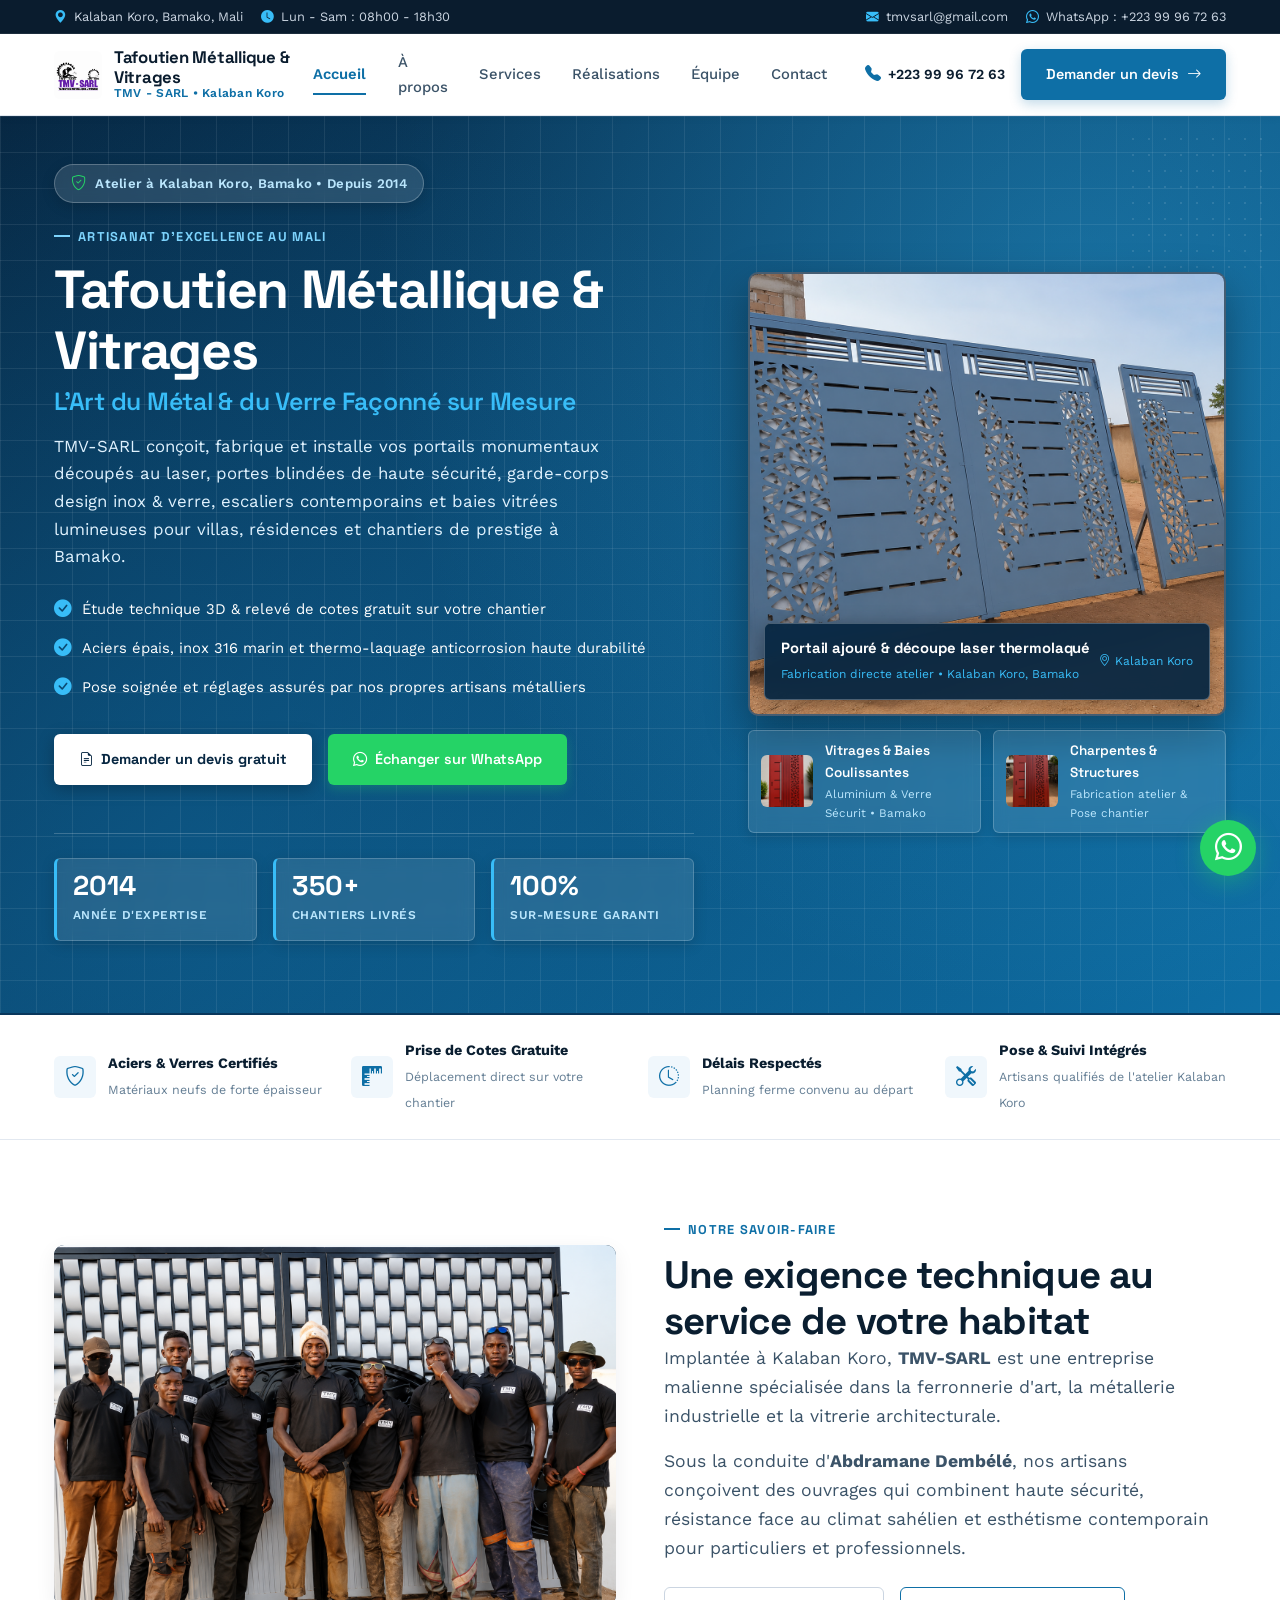
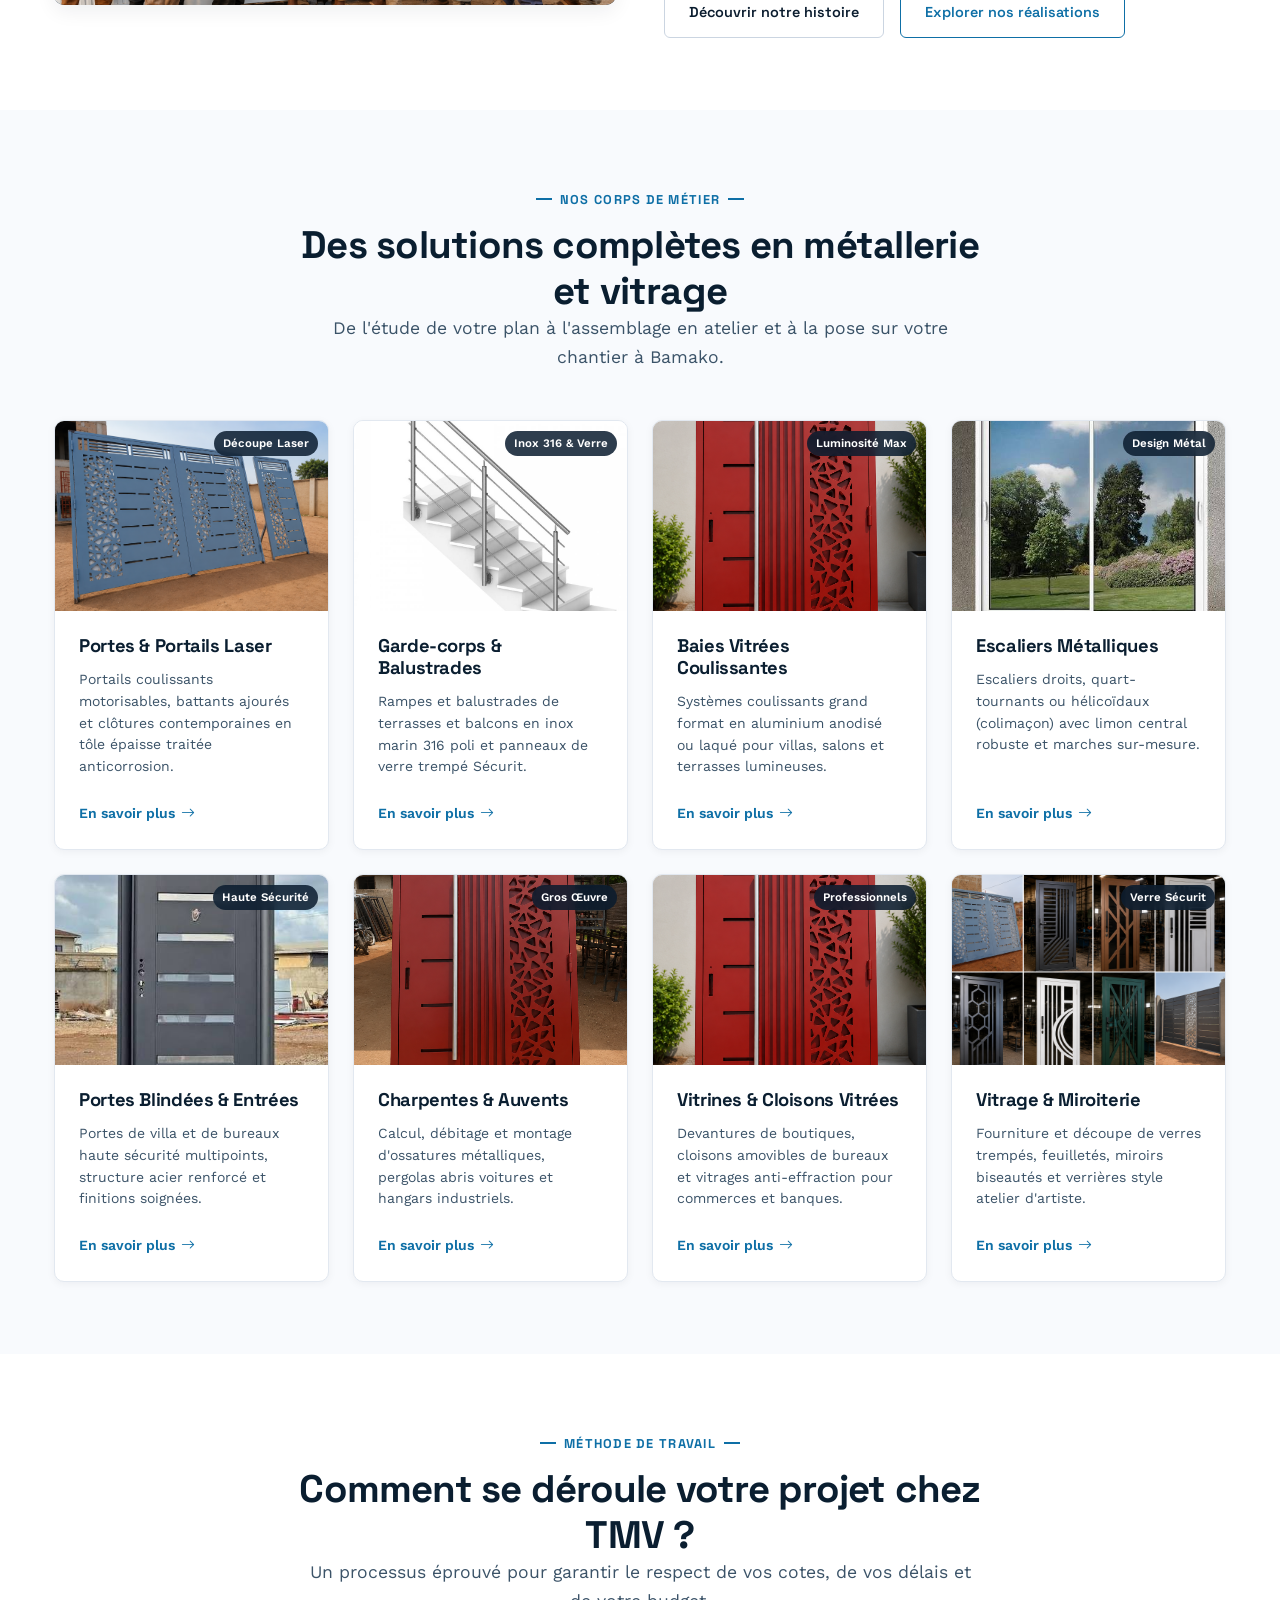
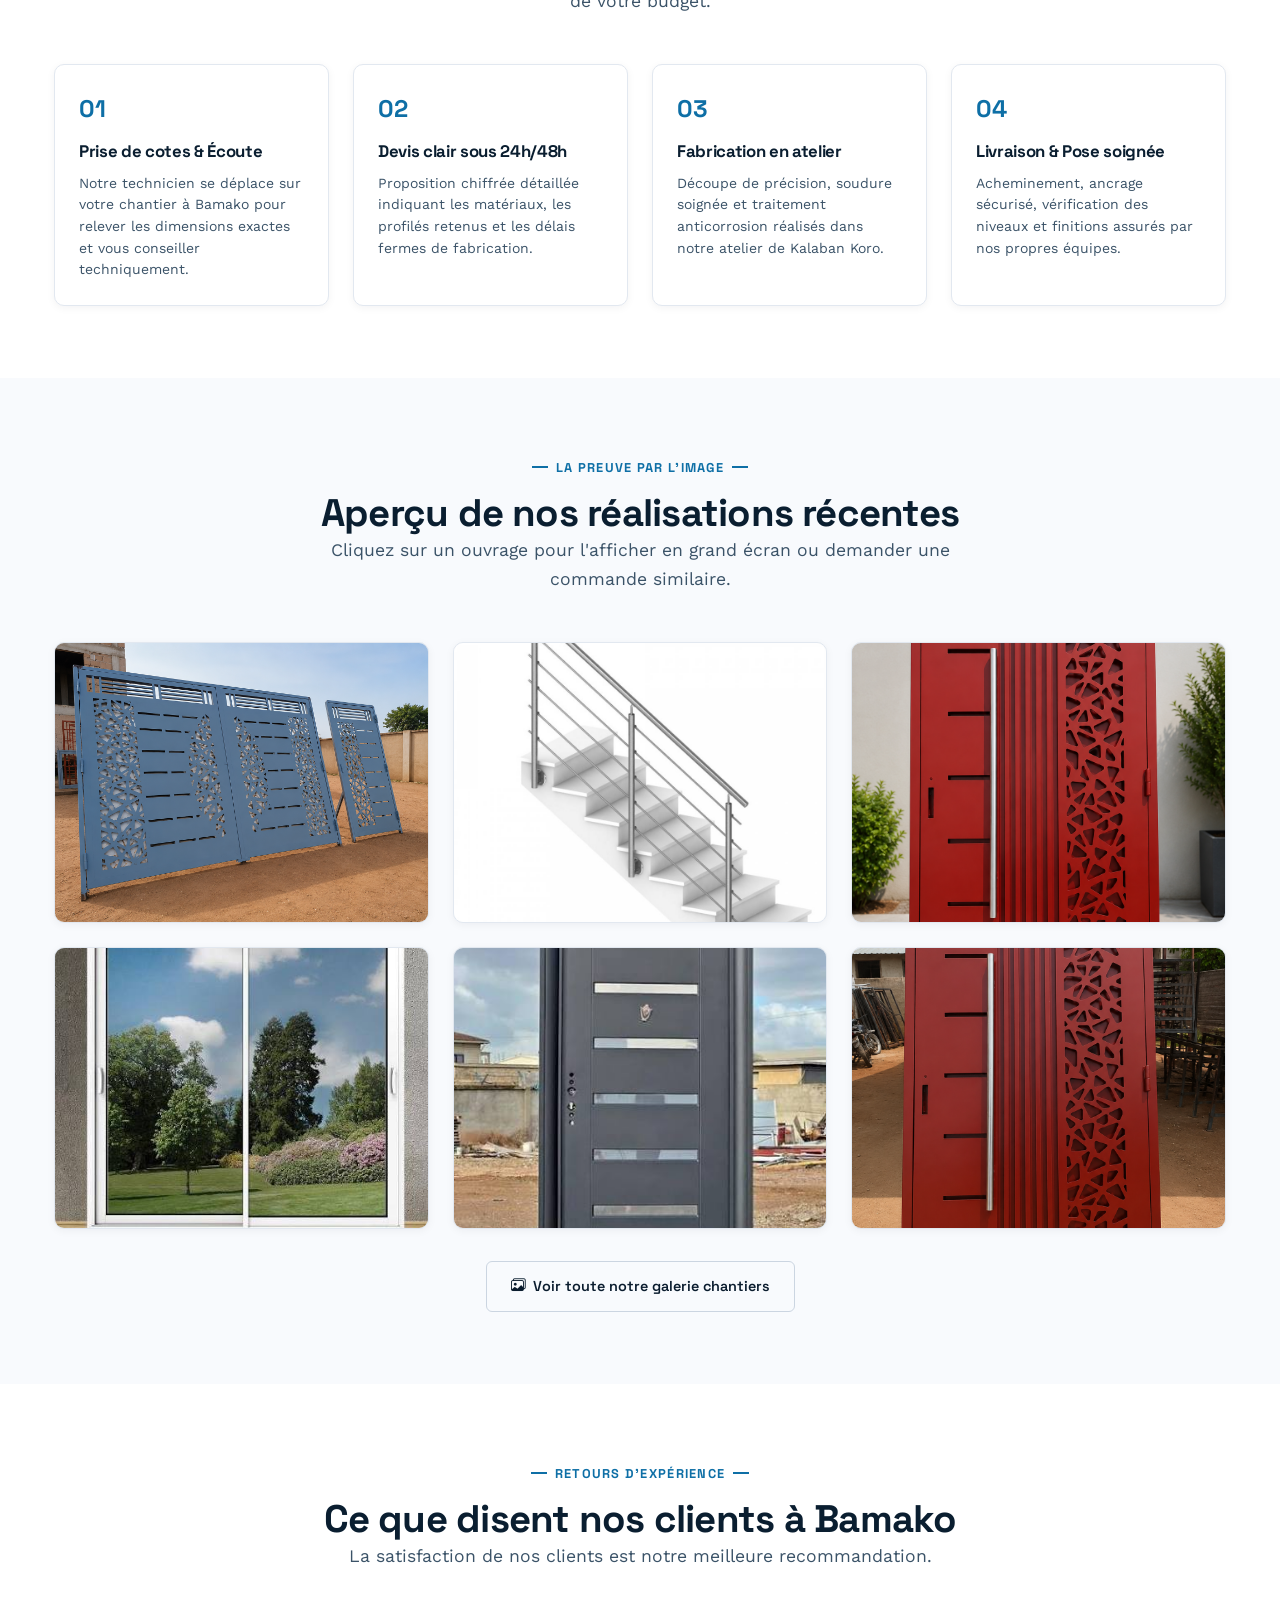
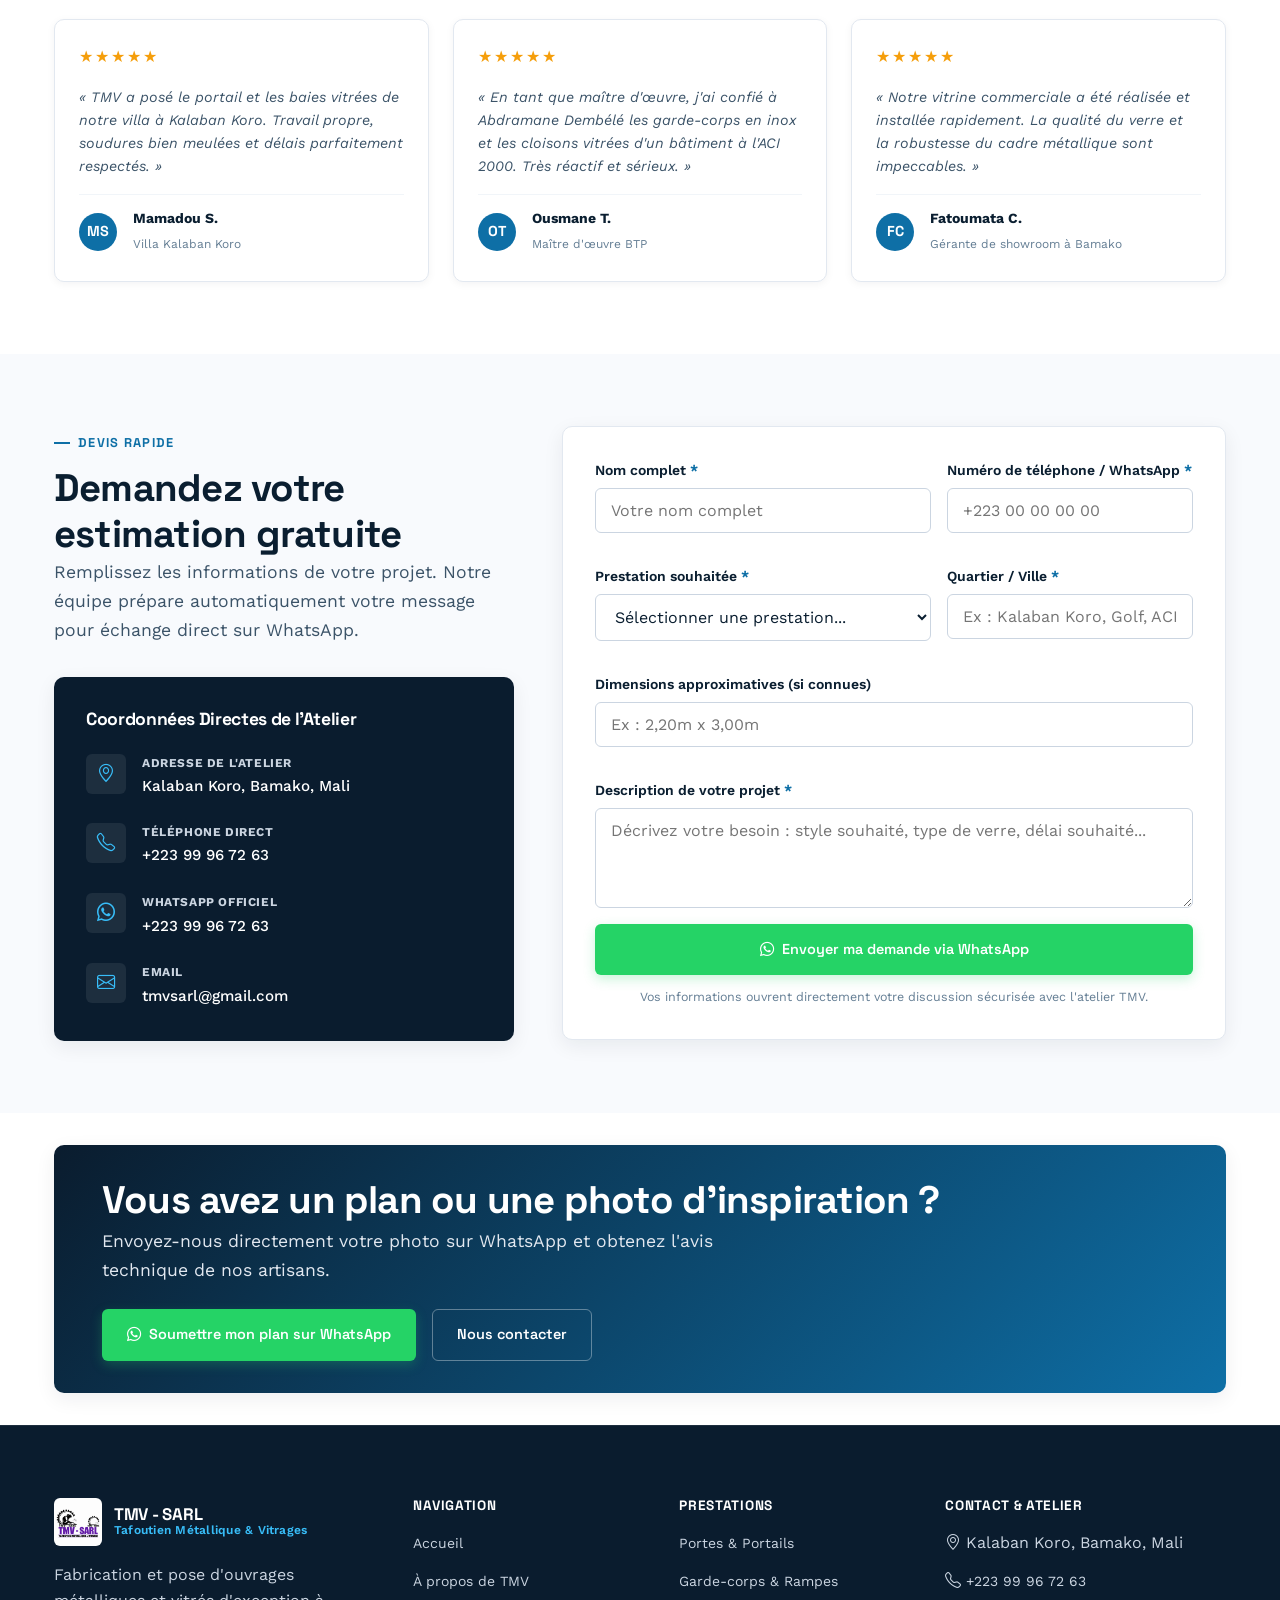
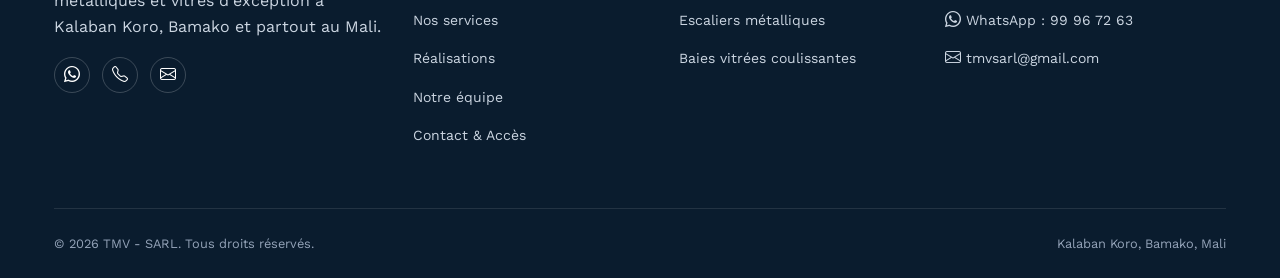
==== index.html @ 645db160 "Suppression définitive des visuels générés/inappropriés et utilisation exclusive des photos authenti" ====
<!DOCTYPE html>
<html lang="fr">
<head>
  <meta charset="UTF-8" />
  <meta name="viewport" content="width=device-width, initial-scale=1.0" />
  <title>TMV - SARL | Métallerie &amp; Vitrages d'Art à Bamako, Mali</title>
  <meta name="description" content="Tafoutien Métallique et Vitrages (TMV-SARL) à Kalaban Koro, Bamako. Fabrication sur-mesure de portails, portes blindées, garde-corps inox, escaliers, baies vitrées et vitrines au Mali." />
  <meta name="keywords" content="métallerie Bamako, vitrage Mali, menuiserie métallique Kalaban Koro, portail découpe laser, garde-corps inox, baies vitrées Bamako, TMV SARL" />
  <link rel="preconnect" href="https://fonts.googleapis.com" />
  <link rel="preconnect" href="https://fonts.gstatic.com" crossorigin />
  <link href="https://fonts.googleapis.com/css2?family=Space+Grotesk:wght@500;600;700&family=Work+Sans:wght@400;500;600;700&display=swap" rel="stylesheet" />
  <link rel="icon" type="image/png" href="images/logo/logo.png" />
  <link rel="stylesheet" href="https://cdn.jsdelivr.net/npm/bootstrap-icons@1.11.3/font/bootstrap-icons.css" />
  <link rel="stylesheet" href="css/style.css" />
</head>
<body>

  <!-- ============ TOP BAR CORPORATE ============ -->
  <aside class="top-bar">
    <div class="container top-bar-wrap">
      <div style="display:flex;gap:18px;align-items:center;flex-wrap:wrap;">
        <span class="top-bar-item"><i class="bi bi-geo-alt-fill"></i> Kalaban Koro, Bamako, Mali</span>
        <span class="top-bar-item"><i class="bi bi-clock-fill"></i> Lun - Sam : 08h00 - 18h30</span>
      </div>
      <div style="display:flex;gap:18px;align-items:center;flex-wrap:wrap;">
        <span class="top-bar-item"><i class="bi bi-envelope-fill"></i> <a href="mailto:tmvsarl@gmail.com">tmvsarl@gmail.com</a></span>
        <span class="top-bar-item"><i class="bi bi-whatsapp"></i> <a href="https://wa.me/22399967263" target="_blank" rel="noopener">WhatsApp : +223 99 96 72 63</a></span>
      </div>
    </div>
  </aside>

  <!-- ============ HEADER PRINCIPAL ============ -->
  <header class="site-header">
    <div class="container nav-wrap">
      <a href="index.html" class="brand">
        <img src="images/logo/logo.png" alt="Logo TMV - SARL" class="brand-logo" />
        <span class="brand-text">
          <strong>Tafoutien Métallique &amp; Vitrages</strong>
          <span>TMV - SARL • Kalaban Koro</span>
        </span>
      </a>

      <div class="nav-primary">
        <nav class="nav-links" id="mainNav" aria-label="Navigation principale">
          <a href="index.html" aria-current="page"><i class="bi bi-house-door" style="display:none;margin-right:6px;"></i>Accueil</a>
          <a href="a-propos.html">À propos</a>
          <a href="services.html">Services</a>
          <a href="realisations.html">Réalisations</a>
          <a href="equipe.html">Équipe</a>
          <a href="contact.html">Contact</a>

          <!-- Actions dédiées pour le tiroir mobile -->
          <div class="nav-drawer-cta" style="display:none;">
            <a href="#devis" class="btn btn-primary btn-block">
              <i class="bi bi-file-earmark-text"></i> Demander un devis gratuit
            </a>
            <a href="tel:+22399967263" class="btn btn-outline-dark btn-block">
              <i class="bi bi-telephone-fill"></i> Appeler : +223 99 96 72 63
            </a>
            <a href="https://wa.me/22399967263?text=Bonjour%20TMV,%20je%20souhaite%20un%20devis." target="_blank" rel="noopener" class="btn btn-whatsapp btn-block">
              <i class="bi bi-whatsapp"></i> Échanger sur WhatsApp
            </a>
            <div style="font-size:0.75rem;color:var(--text-muted);text-align:center;margin-top:6px;">
              <i class="bi bi-geo-alt-fill" style="color:var(--tmv-primary);"></i> Kalaban Koro, Bamako • Ouvert Lun-Sam
            </div>
          </div>
        </nav>
        <div class="nav-cta">
          <a href="tel:+22399967263" class="nav-phone" title="Appeler TMV au +223 99 96 72 63">
            <i class="bi bi-telephone-fill"></i> +223 99 96 72 63
          </a>
          <a href="#devis" class="btn btn-primary">
            Demander un devis <i class="bi bi-arrow-right"></i>
          </a>
        </div>
        <button class="nav-toggle" aria-label="Ouvrir le menu" aria-expanded="false">
          <span></span><span></span><span></span>
        </button>
      </div>
    </div>
  </header>

  <main>
    <!-- ============ HERO ARCHITECTURAL ============ -->
    <section class="hero">
      <div class="container hero-grid">
        <div class="hero-inner">
          <div class="hero-pill">
            <i class="bi bi-shield-check"></i> Atelier à Kalaban Koro, Bamako • Depuis 2014
          </div>
          <span class="eyebrow">Artisanat d'Excellence au Mali</span>
          <h1>
            Tafoutien Métallique &amp; Vitrages
            <span class="highlight">L'Art du Métal &amp; du Verre Façonné sur Mesure</span>
          </h1>
          <p class="lede">
            TMV-SARL conçoit, fabrique et installe vos portails monumentaux découpés au laser, portes blindées de haute sécurité, garde-corps design inox &amp; verre, escaliers contemporains et baies vitrées lumineuses pour villas, résidences et chantiers de prestige à Bamako.
          </p>

          <div class="hero-checklist">
            <div class="hero-checklist-item">
              <i class="bi bi-check-circle-fill"></i>
              <span>Étude technique 3D &amp; relevé de cotes gratuit sur votre chantier</span>
            </div>
            <div class="hero-checklist-item">
              <i class="bi bi-check-circle-fill"></i>
              <span>Aciers épais, inox 316 marin et thermo-laquage anticorrosion haute durabilité</span>
            </div>
            <div class="hero-checklist-item">
              <i class="bi bi-check-circle-fill"></i>
              <span>Pose soignée et réglages assurés par nos propres artisans métalliers</span>
            </div>
          </div>

          <div class="hero-cta">
            <a href="#devis" class="btn btn-primary">
              <i class="bi bi-file-earmark-text"></i> Demander un devis gratuit
            </a>
            <a href="https://wa.me/22399967263?text=Bonjour%20TMV,%20je%20souhaite%20un%20devis%20ou%20des%20conseils%20pour%20mon%20projet." target="_blank" rel="noopener" class="btn btn-whatsapp">
              <i class="bi bi-whatsapp"></i> Échanger sur WhatsApp
            </a>
          </div>

          <div class="hero-stats">
            <div class="hero-stat-card">
              <strong data-counter="2014">2014</strong>
              <span>Année d'expertise</span>
            </div>
            <div class="hero-stat-card">
              <strong data-counter="350" data-suffix="+">350+</strong>
              <span>Chantiers livrés</span>
            </div>
            <div class="hero-stat-card">
              <strong data-counter="100" data-suffix="%">100%</strong>
              <span>Sur-mesure garanti</span>
            </div>
          </div>
        </div>

        <div class="hero-media">
          <div class="hero-showcase">
            <img src="images/accueil/hero.jpg" alt="Portail coulissant moderne découpe laser réalisé par TMV à Kalaban Koro, Bamako" />
            <div class="hero-showcase-badge">
              <div>
                <strong>Portail ajouré &amp; découpe laser thermolaqué</strong>
                <span>Fabrication directe atelier • Kalaban Koro, Bamako</span>
              </div>
              <span style="font-size:0.75rem;color:#38BDF8;"><i class="bi bi-geo-alt"></i> Kalaban Koro</span>
            </div>
          </div>

          <!-- Deux vignettes d'illustration des autres métiers -->
          <div class="hero-mini-grid">
            <div class="hero-mini-card">
              <img src="images/realisations/images_7.png" alt="Baies vitrées et vitrines contemporaines par TMV à Bamako" />
              <div>
                <strong>Vitrages &amp; Baies Coulissantes</strong>
                <span>Aluminium &amp; Verre Sécurit • Bamako</span>
              </div>
            </div>
            <div class="hero-mini-card">
              <img src="images/realisations/realisation1.jpg" alt="Structures métalliques et charpentes sur-mesure TMV" />
              <div>
                <strong>Charpentes &amp; Structures</strong>
                <span>Fabrication atelier &amp; Pose chantier</span>
              </div>
            </div>
          </div>
        </div>
      </div>
    </section>

    <!-- ============ BANDEAU DE RÉASSURANCE PRO ============ -->
    <section class="trust-strip">
      <div class="container">
        <div class="trust-grid">
          <div class="trust-item">
            <div class="trust-icon"><i class="bi bi-shield-check"></i></div>
            <div>
              <strong>Aciers &amp; Verres Certifiés</strong>
              <span>Matériaux neufs de forte épaisseur</span>
            </div>
          </div>
          <div class="trust-item">
            <div class="trust-icon"><i class="bi bi-rulers"></i></div>
            <div>
              <strong>Prise de Cotes Gratuite</strong>
              <span>Déplacement direct sur votre chantier</span>
            </div>
          </div>
          <div class="trust-item">
            <div class="trust-icon"><i class="bi bi-clock-history"></i></div>
            <div>
              <strong>Délais Respectés</strong>
              <span>Planning ferme convenu au départ</span>
            </div>
          </div>
          <div class="trust-item">
            <div class="trust-icon"><i class="bi bi-tools"></i></div>
            <div>
              <strong>Pose &amp; Suivi Intégrés</strong>
              <span>Artisans qualifiés de l'atelier Kalaban Koro</span>
            </div>
          </div>
        </div>
      </div>
    </section>

    <!-- ============ PRÉSENTATION RAPIDE ============ -->
    <section id="apropos">
      <div class="container split reveal">
        <div class="split-media">
          <div class="hero-showcase" style="border:none;box-shadow:var(--shadow-md);">
            <img src="images/equipe/equipe.jpg" alt="L'atelier TMV à Kalaban Koro" style="height:360px;" />
          </div>
        </div>
        <div>
          <span class="eyebrow">Notre Savoir-Faire</span>
          <h2>Une exigence technique au service de votre habitat</h2>
          <p class="lede">Implantée à Kalaban Koro, <strong>TMV-SARL</strong> est une entreprise malienne spécialisée dans la ferronnerie d'art, la métallerie industrielle et la vitrerie architecturale.</p>
          <p class="lede" style="margin-top:var(--space-3);">Sous la conduite d'<strong>Abdramane Dembélé</strong>, nos artisans conçoivent des ouvrages qui combinent haute sécurité, résistance face au climat sahélien et esthétisme contemporain pour particuliers et professionnels.</p>
          
          <div style="display:flex;gap:var(--space-3);margin-top:var(--space-4);flex-wrap:wrap;">
            <a href="a-propos.html" class="btn btn-outline-dark">Découvrir notre histoire</a>
            <a href="realisations.html" class="btn btn-outline">Explorer nos réalisations</a>
          </div>
        </div>
      </div>
    </section>

    <!-- ============ SERVICES & PRESTATIONS ============ -->
    <section id="services" class="bg-soft">
      <div class="container">
        <div class="section-head center reveal">
          <span class="eyebrow">Nos Corps de Métier</span>
          <h2>Des solutions complètes en métallerie et vitrage</h2>
          <p class="lede" style="margin-inline:auto;">De l'étude de votre plan à l'assemblage en atelier et à la pose sur votre chantier à Bamako.</p>
        </div>

        <div class="grid grid-4 reveal">
          <!-- 1. Portes & Portails Laser -->
          <div class="card service-card">
            <div class="service-thumb">
              <img src="images/accueil/hero.jpg" alt="Portails coulissants et battants découpe laser fabriqués à Kalaban Koro" />
              <span class="service-badge">Découpe Laser</span>
            </div>
            <div class="card-body">
              <h3>Portes &amp; Portails Laser</h3>
              <p>Portails coulissants motorisables, battants ajourés et clôtures contemporaines en tôle épaisse traitée anticorrosion.</p>
              <a href="services.html#portes" class="card-link">En savoir plus <i class="bi bi-arrow-right"></i></a>
            </div>
          </div>

          <!-- 2. Garde-corps Inox & Verre -->
          <div class="card service-card">
            <div class="service-thumb">
              <img src="images/garde-corps-5-barres-pose-a-l-anglaise-sur-escalier-inoxdesign_1.jpg" alt="Garde-corps inox et verre pour balcon et terrasse" />
              <span class="service-badge">Inox 316 &amp; Verre</span>
            </div>
            <div class="card-body">
              <h3>Garde-corps &amp; Balustrades</h3>
              <p>Rampes et balustrades de terrasses et balcons en inox marin 316 poli et panneaux de verre trempé Sécurit.</p>
              <a href="services.html#garde-corps" class="card-link">En savoir plus <i class="bi bi-arrow-right"></i></a>
            </div>
          </div>

          <!-- 3. Baies vitrées coulissantes -->
          <div class="card service-card">
            <div class="service-thumb">
              <img src="images/realisations/images_7.png" alt="Baies vitrées coulissantes aluminium fabriquées par TMV à Bamako" />
              <span class="service-badge">Luminosité Max</span>
            </div>
            <div class="card-body">
              <h3>Baies Vitrées Coulissantes</h3>
              <p>Systèmes coulissants grand format en aluminium anodisé ou laqué pour villas, salons et terrasses lumineuses.</p>
              <a href="services.html#baies-vitrees" class="card-link">En savoir plus <i class="bi bi-arrow-right"></i></a>
            </div>
          </div>

          <!-- 4. Escaliers Design -->
          <div class="card service-card">
            <div class="service-thumb">
              <img src="images/realisations/images_3.png" alt="Escaliers métalliques contemporains avec marches en bois" />
              <span class="service-badge">Design Métal</span>
            </div>
            <div class="card-body">
              <h3>Escaliers Métalliques</h3>
              <p>Escaliers droits, quart-tournants ou hélicoïdaux (colimaçon) avec limon central robuste et marches sur-mesure.</p>
              <a href="services.html#escaliers" class="card-link">En savoir plus <i class="bi bi-arrow-right"></i></a>
            </div>
          </div>

          <!-- 5. Portes d'entrée blindées -->
          <div class="card service-card">
            <div class="service-thumb">
              <img src="images/realisations/images_5.png" alt="Porte métallique d'entrée blindée de sécurité" />
              <span class="service-badge">Haute Sécurité</span>
            </div>
            <div class="card-body">
              <h3>Portes Blindées &amp; Entrées</h3>
              <p>Portes de villa et de bureaux haute sécurité multipoints, structure acier renforcé et finitions soignées.</p>
              <a href="services.html#portes" class="card-link">En savoir plus <i class="bi bi-arrow-right"></i></a>
            </div>
          </div>

          <!-- 6. Charpentes & Ouvrages Lourds -->
          <div class="card service-card">
            <div class="service-thumb">
              <img src="images/realisations/realisation1.jpg" alt="Charpentes et ossatures métalliques chantiers TMV" />
              <span class="service-badge">Gros Œuvre</span>
            </div>
            <div class="card-body">
              <h3>Charpentes &amp; Auvents</h3>
              <p>Calcul, débitage et montage d'ossatures métalliques, pergolas abris voitures et hangars industriels.</p>
              <a href="services.html#metallerie" class="card-link">En savoir plus <i class="bi bi-arrow-right"></i></a>
            </div>
          </div>

          <!-- 7. Vitrines commerciales & Cloisons -->
          <div class="card service-card">
            <div class="service-thumb">
              <img src="images/realisations/images_7.png" alt="Vitrines commerciales et cloisons vitrées" />
              <span class="service-badge">Professionnels</span>
            </div>
            <div class="card-body">
              <h3>Vitrines &amp; Cloisons Vitrées</h3>
              <p>Devantures de boutiques, cloisons amovibles de bureaux et vitrages anti-effraction pour commerces et banques.</p>
              <a href="services.html#vitrines" class="card-link">En savoir plus <i class="bi bi-arrow-right"></i></a>
            </div>
          </div>

          <!-- 8. Vitrage & Miroiterie -->
          <div class="card service-card">
            <div class="service-thumb">
              <img src="images/realisations/images_8.png" alt="Vitrage et miroiterie de sécurité" />
              <span class="service-badge">Verre Sécurit</span>
            </div>
            <div class="card-body">
              <h3>Vitrage &amp; Miroiterie</h3>
              <p>Fourniture et découpe de verres trempés, feuilletés, miroirs biseautés et verrières style atelier d'artiste.</p>
              <a href="services.html#vitrage" class="card-link">En savoir plus <i class="bi bi-arrow-right"></i></a>
            </div>
          </div>
        </div>
      </div>
    </section>

    <!-- ============ PROCESSUS EN 4 ÉTAPES ============ -->
    <section>
      <div class="container">
        <div class="section-head center reveal">
          <span class="eyebrow">Méthode de Travail</span>
          <h2>Comment se déroule votre projet chez TMV ?</h2>
          <p class="lede" style="margin-inline:auto;">Un processus éprouvé pour garantir le respect de vos cotes, de vos délais et de votre budget.</p>
        </div>

        <div class="process-grid reveal">
          <div class="process-step">
            <span class="step-num">01</span>
            <h3>Prise de cotes &amp; Écoute</h3>
            <p>Notre technicien se déplace sur votre chantier à Bamako pour relever les dimensions exactes et vous conseiller techniquement.</p>
          </div>
          <div class="process-step">
            <span class="step-num">02</span>
            <h3>Devis clair sous 24h/48h</h3>
            <p>Proposition chiffrée détaillée indiquant les matériaux, les profilés retenus et les délais fermes de fabrication.</p>
          </div>
          <div class="process-step">
            <span class="step-num">03</span>
            <h3>Fabrication en atelier</h3>
            <p>Découpe de précision, soudure soignée et traitement anticorrosion réalisés dans notre atelier de Kalaban Koro.</p>
          </div>
          <div class="process-step">
            <span class="step-num">04</span>
            <h3>Livraison &amp; Pose soignée</h3>
            <p>Acheminement, ancrage sécurisé, vérification des niveaux et finitions assurés par nos propres équipes.</p>
          </div>
        </div>
      </div>
    </section>

    <!-- ============ RÉALISATIONS (APERÇU) ============ -->
    <section id="realisations" class="bg-soft">
      <div class="container">
        <div class="section-head center reveal">
          <span class="eyebrow">La Preuve par l'Image</span>
          <h2>Aperçu de nos réalisations récentes</h2>
          <p class="lede" style="margin-inline:auto;">Cliquez sur un ouvrage pour l'afficher en grand écran ou demander une commande similaire.</p>
        </div>

        <div class="gallery-grid reveal">
          <div class="gallery-item" data-title="Portail monumental en acier ajouré — Atelier Kalaban Koro" data-category-label="Portes &amp; Portails" data-image="images/accueil/hero.jpg">
            <div class="ph-image">
              <img src="images/accueil/hero.jpg" alt="Portail métallique contemporain ajouré fabriqué à Kalaban Koro" />
              <div class="gallery-caption">
                <span>Portes &amp; Portails</span>
                <strong>Portail ajouré découpe laser</strong>
                <div class="zoom-icon"><i class="bi bi-arrows-fullscreen"></i></div>
              </div>
            </div>
          </div>

          <div class="gallery-item" data-title="Garde-corps en Inox 316 marin et verre trempé Sécurit" data-category-label="Garde-corps" data-image="images/garde-corps-5-barres-pose-a-l-anglaise-sur-escalier-inoxdesign_1.jpg">
            <div class="ph-image">
              <img src="images/garde-corps-5-barres-pose-a-l-anglaise-sur-escalier-inoxdesign_1.jpg" alt="Garde-corps inox et verre pour balcon et terrasse" />
              <div class="gallery-caption">
                <span>Garde-corps</span>
                <strong>Balustrade Inox 316 &amp; Verre</strong>
                <div class="zoom-icon"><i class="bi bi-arrows-fullscreen"></i></div>
              </div>
            </div>
          </div>

          <div class="gallery-item" data-title="Vitrine commerciale &amp; baies vitrées coulissantes — Bamako" data-category-label="Vitrages" data-image="images/realisations/images_7.png">
            <div class="ph-image">
              <img src="images/realisations/images_7.png" alt="Grande vitrine commerciale et baie vitrée coulissante" />
              <div class="gallery-caption">
                <span>Vitrages</span>
                <strong>Vitrine &amp; Baies vitrées</strong>
                <div class="zoom-icon"><i class="bi bi-arrows-fullscreen"></i></div>
              </div>
            </div>
          </div>

          <div class="gallery-item" data-title="Escalier métallique contemporain avec limon central et marches bois" data-category-label="Escaliers" data-image="images/realisations/images_3.png">
            <div class="ph-image">
              <img src="images/realisations/images_3.png" alt="Escalier contemporain limon central et marches bois" />
              <div class="gallery-caption">
                <span>Escaliers</span>
                <strong>Escalier intérieur limon central</strong>
                <div class="zoom-icon"><i class="bi bi-arrows-fullscreen"></i></div>
              </div>
            </div>
          </div>

          <div class="gallery-item" data-title="Porte métallique d'entrée blindée de sécurité" data-category-label="Portes" data-image="images/realisations/images_5.png">
            <div class="ph-image">
              <img src="images/realisations/images_5.png" alt="Porte d'entrée blindée de sécurité" />
              <div class="gallery-caption">
                <span>Sécurité</span>
                <strong>Porte blindée d'entrée</strong>
                <div class="zoom-icon"><i class="bi bi-arrows-fullscreen"></i></div>
              </div>
            </div>
          </div>

          <div class="gallery-item" data-title="Structure métallique &amp; verrière d'atelier" data-category-label="Structures" data-image="images/realisations/realisation1.jpg">
            <div class="ph-image">
              <img src="images/realisations/realisation1.jpg" alt="Ossature métallique et verrière" />
              <div class="gallery-caption">
                <span>Structures</span>
                <strong>Ossature métallique &amp; Verrière</strong>
                <div class="zoom-icon"><i class="bi bi-arrows-fullscreen"></i></div>
              </div>
            </div>
          </div>
        </div>

        <div style="text-align:center;margin-top:var(--space-5);">
          <a href="realisations.html" class="btn btn-outline-dark">
            <i class="bi bi-images"></i> Voir toute notre galerie chantiers
          </a>
        </div>
      </div>
    </section>

    <!-- ============ TÉMOIGNAGES CLIENTS ============ -->
    <section>
      <div class="container">
        <div class="section-head center reveal">
          <span class="eyebrow">Retours d'Expérience</span>
          <h2>Ce que disent nos clients à Bamako</h2>
          <p class="lede" style="margin-inline:auto;">La satisfaction de nos clients est notre meilleure recommandation.</p>
        </div>

        <div class="grid grid-3 reveal">
          <div class="testimonial-card">
            <div class="stars">★★★★★</div>
            <blockquote>« TMV a posé le portail et les baies vitrées de notre villa à Kalaban Koro. Travail propre, soudures bien meulées et délais parfaitement respectés. »</blockquote>
            <div class="client-meta">
              <div class="client-avatar">MS</div>
              <div class="client-info">
                <strong>Mamadou S.</strong>
                <span>Villa Kalaban Koro</span>
              </div>
            </div>
          </div>

          <div class="testimonial-card">
            <div class="stars">★★★★★</div>
            <blockquote>« En tant que maître d'œuvre, j'ai confié à Abdramane Dembélé les garde-corps en inox et les cloisons vitrées d'un bâtiment à l'ACI 2000. Très réactif et sérieux. »</blockquote>
            <div class="client-meta">
              <div class="client-avatar">OT</div>
              <div class="client-info">
                <strong>Ousmane T.</strong>
                <span>Maître d'œuvre BTP</span>
              </div>
            </div>
          </div>

          <div class="testimonial-card">
            <div class="stars">★★★★★</div>
            <blockquote>« Notre vitrine commerciale a été réalisée et installée rapidement. La qualité du verre et la robustesse du cadre métallique sont impeccables. »</blockquote>
            <div class="client-meta">
              <div class="client-avatar">FC</div>
              <div class="client-info">
                <strong>Fatoumata C.</strong>
                <span>Gérante de showroom à Bamako</span>
              </div>
            </div>
          </div>
        </div>
      </div>
    </section>

    <!-- ============ DEMANDE DE DEVIS WHATSAPP ============ -->
    <section id="devis" class="bg-soft">
      <div class="container">
        <div class="grid grid-2 reveal" style="align-items:flex-start;gap:var(--space-6);">
          <div>
            <span class="eyebrow">Devis Rapide</span>
            <h2>Demandez votre estimation gratuite</h2>
            <p class="lede">Remplissez les informations de votre projet. Notre équipe prépare automatiquement votre message pour échange direct sur WhatsApp.</p>
            
            <div class="contact-info-card" style="margin-top:var(--space-5);">
              <h3 style="color:#fff;font-size:1.1rem;">Coordonnées Directes de l'Atelier</h3>
              <div class="info-row">
                <span class="ico"><i class="bi bi-geo-alt"></i></span>
                <div>
                  <strong>Adresse de l'Atelier</strong>
                  <p>Kalaban Koro, Bamako, Mali</p>
                </div>
              </div>
              <div class="info-row">
                <span class="ico"><i class="bi bi-telephone"></i></span>
                <div>
                  <strong>Téléphone Direct</strong>
                  <a href="tel:+22399967263">+223 99 96 72 63</a>
                </div>
              </div>
              <div class="info-row">
                <span class="ico"><i class="bi bi-whatsapp"></i></span>
                <div>
                  <strong>WhatsApp Officiel</strong>
                  <a href="https://wa.me/22399967263" target="_blank" rel="noopener">+223 99 96 72 63</a>
                </div>
              </div>
              <div class="info-row">
                <span class="ico"><i class="bi bi-envelope"></i></span>
                <div>
                  <strong>Email</strong>
                  <a href="mailto:tmvsarl@gmail.com">tmvsarl@gmail.com</a>
                </div>
              </div>
            </div>
          </div>

          <div class="form-card">
            <form id="devisForm" novalidate>
              <div class="form-grid">
                <div class="field">
                  <label for="devisNom">Nom complet <span class="req">*</span></label>
                  <input type="text" id="devisNom" name="nom" required placeholder="Votre nom complet" />
                  <span class="error-msg">Veuillez indiquer votre nom.</span>
                </div>
                <div class="field">
                  <label for="devisTel">Numéro de téléphone / WhatsApp <span class="req">*</span></label>
                  <input type="tel" id="devisTel" name="telephone" required placeholder="+223 00 00 00 00" />
                  <span class="error-msg">Numéro de téléphone requis.</span>
                </div>
                <div class="field">
                  <label for="devisPrestation">Prestation souhaitée <span class="req">*</span></label>
                  <select id="devisPrestation" name="prestation" required>
                    <option value="">Sélectionner une prestation...</option>
                    <option>Portail métallique / clôture</option>
                    <option>Porte blindée de sécurité</option>
                    <option>Garde-corps / rampe (acier ou inox)</option>
                    <option>Escalier métallique</option>
                    <option>Baie vitrée coulissante</option>
                    <option>Vitrage / miroiterie</option>
                    <option>Vitrine commerciale / devanture</option>
                    <option>Charpente &amp; ossature métallique</option>
                    <option>Autre ouvrage sur mesure</option>
                  </select>
                  <span class="error-msg">Veuillez choisir une prestation.</span>
                </div>
                <div class="field">
                  <label for="devisLoc">Quartier / Ville <span class="req">*</span></label>
                  <input type="text" id="devisLoc" name="localisation" required placeholder="Ex : Kalaban Koro, Golf, ACI 2000" />
                  <span class="error-msg">Veuillez préciser la localisation.</span>
                </div>
                <div class="field full">
                  <label for="devisDim">Dimensions approximatives (si connues)</label>
                  <input type="text" id="devisDim" name="dimensions" placeholder="Ex : 2,20m x 3,00m" />
                </div>
                <div class="field full">
                  <label for="devisDesc">Description de votre projet <span class="req">*</span></label>
                  <textarea id="devisDesc" name="description" required placeholder="Décrivez votre besoin : style souhaité, type de verre, délai souhaité..."></textarea>
                  <span class="error-msg">Veuillez décrire votre projet.</span>
                </div>
              </div>
              <button type="submit" class="btn btn-whatsapp btn-block" style="padding:0.95rem;">
                <i class="bi bi-whatsapp"></i> Envoyer ma demande via WhatsApp
              </button>
              <p style="font-size:0.78rem;color:var(--text-muted);text-align:center;margin-top:var(--space-2);">
                Vos informations ouvrent directement votre discussion sécurisée avec l'atelier TMV.
              </p>
            </form>
          </div>
        </div>
      </div>
    </section>

    <!-- BANDEAU FINAL CTA -->
    <section class="section-tight">
      <div class="container">
        <div class="cta-band reveal">
          <div>
            <h2>Vous avez un plan ou une photo d'inspiration ?</h2>
            <p class="lede" style="color:var(--grey-200);">Envoyez-nous directement votre photo sur WhatsApp et obtenez l'avis technique de nos artisans.</p>
          </div>
          <div style="display:flex;gap:var(--space-3);flex-wrap:wrap;">
            <a href="https://wa.me/22399967263?text=Bonjour%20TMV,%20j'ai%20une%20photo%20ou%20un%20plan%20%C3%A0%20vous%20soumettre." target="_blank" rel="noopener" class="btn btn-whatsapp">
              <i class="bi bi-whatsapp"></i> Soumettre mon plan sur WhatsApp
            </a>
            <a href="contact.html" class="btn btn-outline-white">Nous contacter</a>
          </div>
        </div>
      </div>
    </section>
  </main>

  <!-- ============ FOOTER ============ -->
  <footer class="site-footer">
    <div class="container">
      <div class="footer-grid">
        <div class="footer-brand">
          <a href="index.html" class="brand" style="margin-bottom:var(--space-3);display:flex;">
            <img src="images/logo/logo.png" alt="Logo TMV - SARL" class="brand-logo" />
            <span class="brand-text">
              <strong style="color:var(--white);">TMV - SARL</strong>
              <span style="color:var(--tmv-sky);">Tafoutien Métallique &amp; Vitrages</span>
            </span>
          </a>
          <p>Fabrication et pose d'ouvrages métalliques et vitrés d'exception à Kalaban Koro, Bamako et partout au Mali.</p>
          <div class="social-row" aria-label="Réseaux sociaux">
            <a href="https://wa.me/22399967263" target="_blank" rel="noopener" aria-label="WhatsApp"><i class="bi bi-whatsapp"></i></a>
            <a href="tel:+22399967263" aria-label="Téléphone"><i class="bi bi-telephone"></i></a>
            <a href="mailto:tmvsarl@gmail.com" aria-label="Email"><i class="bi bi-envelope"></i></a>
          </div>
        </div>
        <div>
          <h4>Navigation</h4>
          <ul class="footer-links">
            <li><a href="index.html">Accueil</a></li>
            <li><a href="a-propos.html">À propos de TMV</a></li>
            <li><a href="services.html">Nos services</a></li>
            <li><a href="realisations.html">Réalisations</a></li>
            <li><a href="equipe.html">Notre équipe</a></li>
            <li><a href="contact.html">Contact &amp; Accès</a></li>
          </ul>
        </div>
        <div>
          <h4>Prestations</h4>
          <ul class="footer-links">
            <li><a href="services.html#portes">Portes &amp; Portails</a></li>
            <li><a href="services.html#garde-corps">Garde-corps &amp; Rampes</a></li>
            <li><a href="services.html#escaliers">Escaliers métalliques</a></li>
            <li><a href="services.html#baies-vitrees">Baies vitrées coulissantes</a></li>
          </ul>
        </div>
        <div>
          <h4>Contact &amp; Atelier</h4>
          <ul class="footer-links">
            <li><i class="bi bi-geo-alt"></i> Kalaban Koro, Bamako, Mali</li>
            <li><i class="bi bi-telephone"></i> <a href="tel:+22399967263">+223 99 96 72 63</a></li>
            <li><i class="bi bi-whatsapp"></i> <a href="https://wa.me/22399967263" target="_blank" rel="noopener">WhatsApp : 99 96 72 63</a></li>
            <li><i class="bi bi-envelope"></i> <a href="mailto:tmvsarl@gmail.com">tmvsarl@gmail.com</a></li>
          </ul>
        </div>
      </div>
      <div class="footer-bottom">
        <span>&copy; <span id="currentYear">2026</span> TMV - SARL. Tous droits réservés.</span>
        <span>Kalaban Koro, Bamako, Mali</span>
      </div>
    </div>
  </footer>

  <!-- Modal Lightbox -->
  <div class="modal-backdrop" id="galleryModal" role="dialog" aria-modal="true" aria-label="Aperçu agrandi de la réalisation">
    <div class="modal-box">
      <button class="modal-close" aria-label="Fermer la modal"><i class="bi bi-x-lg"></i></button>
      <button class="modal-nav modal-prev" aria-label="Image précédente"><i class="bi bi-chevron-left"></i></button>
      <button class="modal-nav modal-next" aria-label="Image suivante"><i class="bi bi-chevron-right"></i></button>
      <div class="ph-image">
        <img src="" alt="" />
      </div>
      <div class="modal-info">
        <div>
          <strong></strong>
          <span></span>
        </div>
      </div>
    </div>
  </div>

  <!-- WhatsApp Flottant -->
  <a href="https://wa.me/22399967263?text=Bonjour%20TMV,%20je%20souhaite%20un%20renseignement." class="whatsapp-float" id="whatsappFloat" target="_blank" rel="noopener" aria-label="Discuter sur WhatsApp" title="Discuter sur WhatsApp">
    <i class="bi bi-whatsapp"></i>
  </a>
  <button class="back-to-top" id="backToTop" aria-label="Retour en haut de page">
    <i class="bi bi-arrow-up"></i>
  </button>

  <!-- Barre d'action mobile -->
  <aside class="mobile-action-bar" aria-label="Contact rapide mobile">
    <div class="mobile-action-grid">
      <a href="tel:+22399967263" class="mobile-btn call"><i class="bi bi-telephone-fill"></i> Appeler</a>
      <a href="https://wa.me/22399967263?text=Bonjour%20TMV,%20je%20souhaite%20un%20devis." target="_blank" rel="noopener" class="mobile-btn wa"><i class="bi bi-whatsapp"></i> WhatsApp Devis</a>
    </div>
  </aside>

  <script src="js/script.js"></script>
</body>
</html>
---- css/style.css ----
/* =========================================================================
   TMV - SARL | Tafoutien Métallique et Vitrages (Bamako, Mali)
   Design System Architectural Haut de Gamme — Métallerie d'Art & Vitrage
   ========================================================================= */

/* -------------------------------------------------------------------------
   1. VARIABLES & CHARTE OFFICIELLE TMV
   ------------------------------------------------------------------------- */
:root {
  /* Nuances TMV : Bleu Institutionnel & Bleu Profond */
  --tmv-primary: #0E6FA6;
  --tmv-primary-hover: #0B5782;
  --tmv-primary-light: #1A8FD1;
  --tmv-sky: #38BDF8;
  --tmv-sky-soft: #F0F7FC;
  --tmv-sky-border: #D0E3F0;
  --tmv-dark: #0A1C2E;
  --tmv-dark-surface: #0E253C;
  --tmv-slate: #1E3A52;

  /* Typographie & Couleurs de texte */
  --text-dark: #0A1E30;
  --text-body: #3B5368;
  --text-muted: #647E94;
  --white: #FFFFFF;

  /* Neutres */
  --grey-50: #F8FAFD;
  --grey-100: #F1F5F9;
  --grey-200: #E2E8F0;
  --grey-300: #CBD5E1;
  --grey-400: #94A3B8;

  /* Couleurs d'action */
  --whatsapp: #25D366;
  --whatsapp-hover: #1EBE5D;
  --gold: #D4AF37;
  --success: #10B981;
  --error: #EF4444;

  /* Typographies */
  --font-head: "Space Grotesk", "Segoe UI", -apple-system, sans-serif;
  --font-body: "Work Sans", "Segoe UI", -apple-system, sans-serif;

  /* Espacements & Métriques */
  --space-1: 0.5rem;
  --space-2: 0.75rem;
  --space-3: 1rem;
  --space-4: 1.5rem;
  --space-5: 2rem;
  --space-6: 3rem;
  --space-7: 4.5rem;
  --space-8: 6rem;

  --radius-sm: 6px;
  --radius-md: 10px;
  --radius-lg: 16px;
  --radius-full: 9999px;
  --container: 1220px;
  --header-h: 82px;

  /* Ombres réalistes */
  --shadow-sm: 0 2px 8px rgba(10, 28, 46, 0.05);
  --shadow-md: 0 6px 20px rgba(10, 28, 46, 0.07);
  --shadow-lg: 0 16px 36px rgba(10, 28, 46, 0.12);
  --shadow-dark: 0 20px 50px rgba(0, 0, 0, 0.35);
}

/* -------------------------------------------------------------------------
   2. RESET & BASE
   ------------------------------------------------------------------------- */
*, *::before, *::after { box-sizing: border-box; }
html { scroll-behavior: smooth; scroll-padding-top: var(--header-h); }
body {
  margin: 0;
  font-family: var(--font-body);
  font-size: 1rem;
  line-height: 1.65;
  color: var(--text-body);
  background: var(--white);
  -webkit-font-smoothing: antialiased;
}
img { max-width: 100%; height: auto; display: block; }
a { color: inherit; text-decoration: none; transition: all 0.2s ease; }
ul { list-style: none; margin: 0; padding: 0; }
button { font-family: inherit; cursor: pointer; }
input, textarea, select { font-family: inherit; font-size: inherit; }
h1, h2, h3, h4, p, figure { margin: 0; }

a:focus-visible, button:focus-visible, input:focus-visible, textarea:focus-visible, select:focus-visible {
  outline: 2px solid var(--tmv-primary);
  outline-offset: 3px;
}

@media (prefers-reduced-motion: reduce) {
  *, *::before, *::after {
    animation-duration: 0.001ms !important;
    transition-duration: 0.001ms !important;
    scroll-behavior: auto !important;
  }
}

/* -------------------------------------------------------------------------
   3. TYPOGRAPHIE
   ------------------------------------------------------------------------- */
h1, h2, h3, h4 {
  font-family: var(--font-head);
  color: var(--text-dark);
  line-height: 1.2;
  font-weight: 700;
  letter-spacing: -0.02em;
}
h1 { font-size: clamp(2.3rem, 4.6vw, 3.5rem); }
h2 { font-size: clamp(1.8rem, 3.2vw, 2.4rem); }
h3 { font-size: 1.25rem; }
h4 { font-size: 1.05rem; }

.eyebrow {
  font-family: var(--font-head);
  font-size: 0.8rem;
  color: var(--tmv-primary);
  font-weight: 700;
  display: inline-flex;
  align-items: center;
  gap: 8px;
  text-transform: uppercase;
  letter-spacing: 0.1em;
  margin-bottom: var(--space-2);
}
.eyebrow::before {
  content: "";
  display: inline-block;
  width: 16px;
  height: 2px;
  background: currentColor;
}

.lede {
  font-size: 1.1rem;
  color: var(--text-body);
  line-height: 1.65;
  max-width: 62ch;
}
.section-head {
  max-width: 700px;
  margin-bottom: var(--space-6);
}
.section-head.center {
  margin-left: auto;
  margin-right: auto;
  text-align: center;
}
.section-head.center .eyebrow::after {
  content: "";
  display: inline-block;
  width: 16px;
  height: 2px;
  background: currentColor;
}

/* -------------------------------------------------------------------------
   4. LAYOUT
   ------------------------------------------------------------------------- */
.container {
  max-width: var(--container);
  margin-inline: auto;
  padding-inline: var(--space-4);
}
section { padding-block: var(--space-7); position: relative; }
.section-tight { padding-block: var(--space-5); }

.bg-white { background: var(--white); }
.bg-soft { background: var(--grey-50); }
.bg-blue-soft { background: var(--tmv-sky-soft); }
.bg-dark { background: var(--tmv-dark); color: var(--white); }
.bg-dark h2, .bg-dark h3, .bg-dark h4 { color: var(--white); }
.bg-dark .lede { color: var(--grey-300); }

.grid { display: grid; gap: var(--space-4); }
.grid-2 { grid-template-columns: repeat(2, 1fr); }
.grid-3 { grid-template-columns: repeat(3, 1fr); }
.grid-4 { grid-template-columns: repeat(4, 1fr); }

.split {
  display: grid;
  grid-template-columns: 1fr 1fr;
  gap: var(--space-6);
  align-items: center;
}
.split.reverse .split-media { order: 2; }

/* -------------------------------------------------------------------------
   5. TOP BAR & HEADER (Rendu Corporate / BTP Professionnel)
   ------------------------------------------------------------------------- */
.top-bar {
  background: var(--tmv-dark);
  color: var(--grey-300);
  font-size: 0.8rem;
  padding-block: 6px;
  border-bottom: 1px solid rgba(255, 255, 255, 0.08);
}
.top-bar-wrap {
  display: flex;
  justify-content: space-between;
  align-items: center;
  flex-wrap: wrap;
  gap: 12px;
}
.top-bar-item {
  display: inline-flex;
  align-items: center;
  gap: 7px;
}
.top-bar-item i { color: var(--tmv-sky); }
.top-bar-item a:hover { color: var(--white); }

.site-header {
  position: sticky;
  top: 0;
  z-index: 1000;
  height: var(--header-h);
  background: var(--white);
  border-bottom: 1px solid var(--grey-200);
  box-shadow: var(--shadow-sm);
  transition: all 0.25s ease;
}
.site-header.is-scrolled {
  height: 72px;
  box-shadow: var(--shadow-md);
}
.nav-wrap {
  height: 100%;
  display: flex;
  align-items: center;
  justify-content: space-between;
}

.brand {
  display: flex;
  align-items: center;
  gap: 12px;
  color: var(--text-dark);
}
.brand-logo {
  height: 48px;
  width: auto;
  object-fit: contain;
  border-radius: var(--radius-sm);
}
.brand-text { line-height: 1.15; }
.brand-text strong {
  display: block;
  font-family: var(--font-head);
  font-size: 1.05rem;
  letter-spacing: -0.015em;
  color: var(--tmv-dark);
}
.brand-text span {
  display: block;
  font-size: 0.75rem;
  color: var(--tmv-primary);
  font-weight: 600;
  letter-spacing: 0.02em;
}

.nav-primary { display: flex; align-items: center; gap: var(--space-4); }
.nav-links { display: flex; align-items: center; gap: 4px; }
.nav-links a {
  color: var(--text-body);
  font-size: 0.925rem;
  font-weight: 500;
  padding: 0.5rem 0.85rem;
  border-radius: var(--radius-sm);
  position: relative;
  transition: color 0.2s ease;
}
.nav-links a::after {
  content: "";
  position: absolute;
  left: 0.85rem;
  right: 0.85rem;
  bottom: 0px;
  height: 2px;
  background: var(--tmv-primary);
  transform: scaleX(0);
  transition: transform 0.2s ease;
}
.nav-links a:hover {
  color: var(--tmv-primary);
}
.nav-links a:hover::after,
.nav-links a[aria-current="page"]::after {
  transform: scaleX(1);
}
.nav-links a[aria-current="page"] {
  color: var(--tmv-primary);
  font-weight: 600;
}

.nav-cta { display: flex; align-items: center; gap: var(--space-3); }
.nav-phone {
  display: inline-flex;
  align-items: center;
  gap: 7px;
  color: var(--tmv-dark);
  font-size: 0.875rem;
  font-weight: 600;
  white-space: nowrap;
}
.nav-phone i {
  color: var(--tmv-primary);
  font-size: 1rem;
}
.nav-phone:hover {
  color: var(--tmv-primary);
}

.nav-toggle {
  display: none;
  flex-direction: column;
  gap: 5px;
  background: none;
  border: 0;
  padding: 8px;
}
.nav-toggle span {
  width: 24px;
  height: 2px;
  background: var(--tmv-dark);
  display: block;
  transition: transform 0.25s ease, opacity 0.25s ease;
}
.nav-toggle[aria-expanded="true"] span:nth-child(1) { transform: translateY(7px) rotate(45deg); }
.nav-toggle[aria-expanded="true"] span:nth-child(2) { opacity: 0; }
.nav-toggle[aria-expanded="true"] span:nth-child(3) { transform: translateY(-7px) rotate(-45deg); }

/* -------------------------------------------------------------------------
   6. BOUTONS
   ------------------------------------------------------------------------- */
.btn {
  display: inline-flex;
  align-items: center;
  justify-content: center;
  gap: 8px;
  padding: 0.8rem 1.5rem;
  border-radius: var(--radius-sm);
  font-family: var(--font-head);
  font-weight: 600;
  font-size: 0.9rem;
  border: 1px solid transparent;
  transition: all 0.2s cubic-bezier(0.16, 1, 0.3, 1);
  white-space: nowrap;
}
.btn:hover {
  transform: translateY(-2px);
}
.btn:active { transform: translateY(0); }

.btn-primary {
  background: var(--tmv-primary);
  color: var(--white);
  box-shadow: 0 4px 12px rgba(14, 111, 166, 0.25);
}
.btn-primary:hover {
  background: var(--tmv-primary-hover);
  box-shadow: 0 6px 18px rgba(14, 111, 166, 0.35);
  color: var(--white);
}

.btn-whatsapp {
  background: var(--whatsapp);
  color: var(--white);
  box-shadow: 0 4px 12px rgba(37, 211, 102, 0.25);
}
.btn-whatsapp:hover {
  background: var(--whatsapp-hover);
  box-shadow: 0 6px 18px rgba(37, 211, 102, 0.35);
  color: var(--white);
}

.btn-outline {
  background: transparent;
  color: var(--tmv-primary);
  border-color: var(--tmv-primary);
}
.btn-outline:hover {
  background: var(--tmv-sky-soft);
  color: var(--tmv-primary-hover);
}

.btn-outline-white {
  background: transparent;
  color: var(--white);
  border-color: rgba(255, 255, 255, 0.35);
}
.btn-outline-white:hover {
  background: rgba(255, 255, 255, 0.12);
  border-color: var(--white);
  color: var(--white);
}

.btn-outline-dark {
  background: transparent;
  color: var(--tmv-dark);
  border-color: var(--grey-300);
}
.btn-outline-dark:hover {
  border-color: var(--tmv-dark);
  background: var(--grey-50);
}

.btn-block { width: 100%; }

/* -------------------------------------------------------------------------
   7. HERO SECTION (Ambiance Architecturale & Profondeur)
   ------------------------------------------------------------------------- */
/* -------------------------------------------------------------------------
   7. HERO SECTION (Ambiance Bleue Institutionnelle TMV & Trame Blueprint)
   ------------------------------------------------------------------------- */
.hero {
  position: relative;
  overflow: hidden;
  background:
    radial-gradient(circle at 85% 20%, rgba(56, 189, 248, 0.28) 0%, transparent 55%),
    radial-gradient(circle at 15% 85%, rgba(14, 111, 166, 0.35) 0%, transparent 60%),
    linear-gradient(135deg, #072742 0%, #0B466E 40%, #0E6FA6 100%);
  color: var(--white);
  padding-block: var(--space-6) var(--space-7);
  border-bottom: 2px solid #09375C;
}
/* Trame architecturale blueprint blanche subtile sur fond bleu TMV */
.hero::before {
  content: "";
  position: absolute;
  inset: 0;
  background-image:
    linear-gradient(rgba(255, 255, 255, 0.08) 1px, transparent 1px),
    linear-gradient(90deg, rgba(255, 255, 255, 0.08) 1px, transparent 1px);
  background-size: 36px 36px;
  pointer-events: none;
}
/* Repère technique discret (grille de points CAD) */
.hero::after {
  content: "";
  position: absolute;
  top: 15px;
  right: 15px;
  width: 140px;
  height: 140px;
  background-image: radial-gradient(circle, rgba(255, 255, 255, 0.3) 1px, transparent 1px);
  background-size: 16px 16px;
  opacity: 0.35;
  pointer-events: none;
}

.hero-grid {
  position: relative;
  z-index: 1;
  display: grid;
  grid-template-columns: 1.15fr 0.85fr;
  gap: var(--space-6);
  align-items: center;
}
.hero-inner { max-width: 640px; }

.hero-pill {
  display: inline-flex;
  align-items: center;
  gap: 9px;
  background: rgba(255, 255, 255, 0.12);
  border: 1px solid rgba(255, 255, 255, 0.24);
  box-shadow: 0 4px 14px rgba(0, 0, 0, 0.15);
  padding: 6px 16px;
  border-radius: var(--radius-full);
  font-size: 0.825rem;
  font-weight: 600;
  color: #BAE6FD;
  margin-bottom: var(--space-3);
  letter-spacing: 0.02em;
  backdrop-filter: blur(8px);
}
.hero-pill i { color: var(--whatsapp); font-size: 0.95rem; }

.hero .eyebrow {
  color: #7DD3FC;
}

.hero h1 {
  font-family: var(--font-head);
  font-size: clamp(2.2rem, 4.2vw, 3.35rem);
  color: var(--white);
  line-height: 1.15;
  margin-bottom: var(--space-3);
  letter-spacing: -0.025em;
  font-weight: 700;
}
.hero h1 .highlight {
  display: block;
  color: #38BDF8;
  font-weight: 600;
  font-size: clamp(1.15rem, 2.1vw, 1.55rem);
  letter-spacing: -0.01em;
  margin-top: 6px;
}
.hero p.lede {
  color: #E0F2FE;
  margin-bottom: var(--space-4);
  font-size: 1.05rem;
  line-height: 1.65;
  max-width: 58ch;
}

/* Points clés de réassurance dans le hero */
.hero-checklist {
  display: flex;
  flex-direction: column;
  gap: 10px;
  margin-bottom: var(--space-5);
  font-size: 0.925rem;
  color: var(--white);
}
.hero-checklist-item {
  display: flex;
  align-items: center;
  gap: 10px;
}
.hero-checklist-item i {
  color: #38BDF8;
  font-size: 1.1rem;
  flex-shrink: 0;
}

.hero-cta {
  display: flex;
  gap: var(--space-3);
  flex-wrap: wrap;
  align-items: center;
  margin-bottom: var(--space-6);
}

.hero-cta .btn-primary {
  background: var(--white);
  color: #072742;
  font-weight: 700;
  box-shadow: 0 4px 16px rgba(0, 0, 0, 0.25);
  border: 1px solid rgba(255, 255, 255, 0.4);
}
.hero-cta .btn-primary:hover {
  background: #E0F2FE;
  color: #072742;
  transform: translateY(-2px);
  box-shadow: 0 6px 20px rgba(0, 0, 0, 0.35);
}

/* Chiffres clés du hero en cartes architecturales bleues semi-transparentes */
.hero-stats {
  display: grid;
  grid-template-columns: repeat(3, 1fr);
  gap: var(--space-3);
  padding-top: var(--space-4);
  border-top: 1px solid rgba(255, 255, 255, 0.2);
}
.hero-stat-card {
  background: rgba(255, 255, 255, 0.1);
  border: 1px solid rgba(255, 255, 255, 0.2);
  border-left: 3px solid #38BDF8;
  border-radius: var(--radius-sm);
  padding: 12px 16px;
  backdrop-filter: blur(8px);
  box-shadow: 0 4px 14px rgba(0, 0, 0, 0.15);
  transition: transform 0.2s ease, box-shadow 0.2s ease, border-color 0.2s ease;
}
.hero-stat-card:hover {
  transform: translateY(-2px);
  box-shadow: 0 6px 18px rgba(0, 0, 0, 0.25);
  border-left-color: var(--white);
  background: rgba(255, 255, 255, 0.15);
}
.hero-stat-card strong {
  display: block;
  font-family: var(--font-head);
  font-size: 1.7rem;
  color: var(--white);
  font-weight: 700;
  line-height: 1.1;
}
.hero-stat-card span {
  font-size: 0.75rem;
  color: #BAE6FD;
  font-weight: 600;
  text-transform: uppercase;
  letter-spacing: 0.04em;
}

/* Mise en scène de l'image Hero */
.hero-media {
  position: relative;
  z-index: 1;
}
.hero-showcase {
  position: relative;
  border-radius: var(--radius-md);
  overflow: hidden;
  background: #072742;
  border: 2px solid rgba(255, 255, 255, 0.25);
  box-shadow: 0 16px 40px rgba(0, 0, 0, 0.35);
}
.hero-showcase img {
  width: 100%;
  height: 440px;
  object-fit: cover;
  display: block;
  transition: transform 0.4s ease;
}
.hero-showcase:hover img {
  transform: scale(1.02);
}
.hero-showcase-badge {
  position: absolute;
  bottom: 14px;
  left: 14px;
  right: 14px;
  background: rgba(7, 39, 66, 0.94);
  backdrop-filter: blur(10px);
  border: 1px solid rgba(255, 255, 255, 0.25);
  border-radius: var(--radius-sm);
  padding: 12px 16px;
  color: var(--white);
  display: flex;
  justify-content: space-between;
  align-items: center;
  box-shadow: 0 4px 20px rgba(0, 0, 0, 0.35);
}
.hero-showcase-badge strong {
  display: block;
  font-family: var(--font-head);
  font-size: 0.925rem;
  letter-spacing: -0.01em;
  color: var(--white);
}
.hero-showcase-badge span {
  font-size: 0.75rem;
  color: #38BDF8;
}

/* Deux vignettes de compétences sous le hero */
.hero-mini-grid {
  display: grid;
  grid-template-columns: 1fr 1fr;
  gap: 12px;
  margin-top: 14px;
}
.hero-mini-card {
  display: flex;
  align-items: center;
  gap: 12px;
  background: rgba(255, 255, 255, 0.1);
  border: 1px solid rgba(255, 255, 255, 0.2);
  border-radius: var(--radius-sm);
  padding: 9px 12px;
  backdrop-filter: blur(8px);
  box-shadow: 0 4px 12px rgba(0, 0, 0, 0.15);
  color: var(--white);
  transition: transform 0.2s ease, box-shadow 0.2s ease, background 0.2s ease;
}
.hero-mini-card:hover {
  transform: translateY(-2px);
  box-shadow: 0 6px 18px rgba(0, 0, 0, 0.25);
  background: rgba(255, 255, 255, 0.16);
  border-color: rgba(255, 255, 255, 0.4);
}
.hero-mini-card img {
  width: 52px;
  height: 52px;
  border-radius: var(--radius-sm);
  object-fit: cover;
  flex: 0 0 auto;
}
.hero-mini-card strong {
  display: block;
  font-family: var(--font-head);
  font-size: 0.85rem;
  color: var(--white);
  font-weight: 600;
}
.hero-mini-card span {
  display: block;
  font-size: 0.725rem;
  color: #BAE6FD;
}

/* -------------------------------------------------------------------------
   8. BANDEAU DE CONFIANCE (4 Piliers d'Excellence)
   ------------------------------------------------------------------------- */
.trust-strip {
  background: var(--white);
  border-bottom: 1px solid var(--grey-200);
  padding-block: var(--space-4);
}
.trust-grid {
  display: grid;
  grid-template-columns: repeat(4, 1fr);
  gap: var(--space-3);
}
.trust-item {
  display: flex;
  align-items: center;
  gap: 12px;
}
.trust-icon {
  width: 42px;
  height: 42px;
  border-radius: var(--radius-sm);
  background: var(--tmv-sky-soft);
  color: var(--tmv-primary);
  display: flex;
  align-items: center;
  justify-content: center;
  font-size: 1.25rem;
  flex: 0 0 auto;
}
.trust-item strong {
  display: block;
  font-size: 0.9rem;
  color: var(--text-dark);
}
.trust-item span {
  font-size: 0.78rem;
  color: var(--text-muted);
}

/* -------------------------------------------------------------------------
   9. SERVICES & PRESTATIONS
   ------------------------------------------------------------------------- */
.service-card {
  background: var(--white);
  border: 1px solid var(--grey-200);
  border-radius: var(--radius-md);
  overflow: hidden;
  display: flex;
  flex-direction: column;
  transition: transform 0.25s ease, box-shadow 0.25s ease, border-color 0.25s ease;
  box-shadow: var(--shadow-sm);
}
.service-card:hover {
  transform: translateY(-4px);
  border-color: var(--tmv-sky-border);
  box-shadow: var(--shadow-lg);
}
.service-thumb {
  height: 190px;
  position: relative;
  overflow: hidden;
  background: var(--grey-100);
}
.service-thumb img {
  width: 100%;
  height: 100%;
  object-fit: cover;
  transition: transform 0.4s ease;
}
.service-card:hover .service-thumb img {
  transform: scale(1.05);
}
.service-badge {
  position: absolute;
  top: 10px;
  right: 10px;
  background: rgba(10, 28, 46, 0.85);
  color: var(--white);
  font-size: 0.72rem;
  font-weight: 600;
  padding: 3px 9px;
  border-radius: var(--radius-full);
  backdrop-filter: blur(4px);
}
.service-card .card-body {
  padding: var(--space-4);
  display: flex;
  flex-direction: column;
  flex-grow: 1;
  gap: var(--space-2);
}
.service-card h3 {
  font-size: 1.15rem;
  color: var(--text-dark);
}
.service-card p {
  color: var(--text-body);
  font-size: 0.875rem;
  line-height: 1.55;
}
.card-link {
  margin-top: auto;
  font-size: 0.875rem;
  font-weight: 600;
  color: var(--tmv-primary);
  display: inline-flex;
  align-items: center;
  gap: 6px;
  padding-top: var(--space-2);
}
.card-link:hover {
  color: var(--tmv-primary-hover);
  gap: 9px;
}

/* -------------------------------------------------------------------------
   10. PROCESSUS DE RÉALISATION
   ------------------------------------------------------------------------- */
.process-grid {
  display: grid;
  grid-template-columns: repeat(4, 1fr);
  gap: var(--space-4);
}
.process-step {
  background: var(--white);
  border: 1px solid var(--grey-200);
  border-radius: var(--radius-md);
  padding: var(--space-4);
  display: flex;
  flex-direction: column;
  transition: border-color 0.2s ease, transform 0.2s ease;
  box-shadow: var(--shadow-sm);
}
.process-step:hover {
  border-color: var(--tmv-primary);
  transform: translateY(-2px);
}
.step-num {
  font-family: var(--font-head);
  font-size: 1.5rem;
  font-weight: 800;
  color: var(--tmv-primary);
  margin-bottom: var(--space-2);
  display: inline-block;
}
.process-step h3 {
  font-size: 1.05rem;
  margin-bottom: var(--space-2);
}
.process-step p {
  font-size: 0.875rem;
  color: var(--text-body);
  line-height: 1.55;
}

/* -------------------------------------------------------------------------
   11. GALERIE & LIGHTBOX MODAL
   ------------------------------------------------------------------------- */
.filters {
  display: flex;
  flex-wrap: wrap;
  gap: var(--space-2);
  margin-bottom: var(--space-5);
  justify-content: center;
}
.filter-btn {
  padding: 0.5rem 1.15rem;
  border-radius: var(--radius-full);
  border: 1px solid var(--grey-200);
  background: var(--white);
  color: var(--text-body);
  font-size: 0.875rem;
  font-weight: 500;
  transition: all 0.2s ease;
}
.filter-btn:hover {
  border-color: var(--tmv-primary);
  color: var(--tmv-primary);
}
.filter-btn.active {
  background: var(--tmv-primary);
  border-color: var(--tmv-primary);
  color: var(--white);
}

.gallery-grid {
  display: grid;
  grid-template-columns: repeat(3, 1fr);
  gap: var(--space-4);
}
.gallery-item {
  cursor: pointer;
  position: relative;
  border-radius: var(--radius-md);
  overflow: hidden;
  box-shadow: var(--shadow-sm);
  background: var(--grey-100);
  border: 1px solid var(--grey-200);
}
.gallery-item .ph-image {
  aspect-ratio: 4/3;
  overflow: hidden;
}
.gallery-item img {
  width: 100%;
  height: 100%;
  object-fit: cover;
  display: block;
  transition: transform 0.35s ease;
}
.gallery-item:hover img {
  transform: scale(1.04);
}
.gallery-item .gallery-caption {
  position: absolute;
  inset: 0;
  display: flex;
  flex-direction: column;
  justify-content: flex-end;
  background: linear-gradient(to top, rgba(10, 28, 46, 0.92) 0%, rgba(10, 28, 46, 0.3) 50%, transparent 80%);
  color: var(--white);
  padding: var(--space-3);
  opacity: 0;
  transition: opacity 0.2s ease;
}
.gallery-item:hover .gallery-caption { opacity: 1; }
.gallery-caption strong { font-family: var(--font-head); font-size: 0.95rem; }
.gallery-caption span { font-size: 0.75rem; color: var(--tmv-sky); text-transform: uppercase; }
.gallery-caption .zoom-icon {
  position: absolute;
  top: 10px;
  right: 10px;
  width: 34px;
  height: 34px;
  border-radius: 50%;
  background: rgba(255, 255, 255, 0.25);
  display: flex;
  align-items: center;
  justify-content: center;
  font-size: 0.95rem;
}
.gallery-item[hidden] { display: none; }

/* Modal Lightbox */
.modal-backdrop {
  position: fixed;
  inset: 0;
  background: rgba(10, 28, 46, 0.92);
  z-index: 2000;
  display: none;
  align-items: center;
  justify-content: center;
  padding: var(--space-4);
  backdrop-filter: blur(6px);
}
.modal-backdrop.is-open { display: flex; }
.modal-box {
  max-width: 900px;
  width: 100%;
  background: var(--white);
  border-radius: var(--radius-md);
  overflow: hidden;
  position: relative;
  box-shadow: var(--shadow-dark);
}
.modal-box .ph-image {
  aspect-ratio: 16/10;
  max-height: 65vh;
  background: #000;
}
.modal-box .ph-image img {
  width: 100%;
  height: 100%;
  object-fit: contain;
}
.modal-info {
  padding: var(--space-4);
  background: var(--white);
  display: flex;
  justify-content: space-between;
  align-items: center;
  flex-wrap: wrap;
  gap: var(--space-2);
  border-top: 1px solid var(--grey-200);
}
.modal-info strong { display: block; font-size: 1.05rem; color: var(--text-dark); }
.modal-info span { color: var(--tmv-primary); font-size: 0.85rem; font-weight: 600; }

.modal-close, .modal-nav {
  position: absolute;
  z-index: 3;
  width: 40px;
  height: 40px;
  border-radius: 50%;
  background: rgba(10, 28, 46, 0.75);
  color: var(--white);
  border: 1px solid rgba(255, 255, 255, 0.3);
  display: flex;
  align-items: center;
  justify-content: center;
  transition: all 0.2s ease;
}
.modal-close:hover, .modal-nav:hover {
  background: var(--tmv-primary);
}
.modal-close { top: 12px; right: 12px; }
.modal-prev { left: 12px; top: 45%; }
.modal-next { right: 12px; top: 45%; }

/* -------------------------------------------------------------------------
   12. FORMULAIRES & CONTACT
   ------------------------------------------------------------------------- */
.form-card {
  background: var(--white);
  border: 1px solid var(--grey-200);
  border-radius: var(--radius-md);
  padding: var(--space-5);
  box-shadow: var(--shadow-md);
}
.form-grid {
  display: grid;
  grid-template-columns: 1fr 1fr;
  gap: var(--space-3);
}
.field {
  display: flex;
  flex-direction: column;
  gap: 6px;
  margin-bottom: var(--space-3);
}
.field.full { grid-column: 1 / -1; }
.field label {
  font-size: 0.875rem;
  font-weight: 600;
  color: var(--text-dark);
}
.field label .req { color: var(--tmv-primary); font-weight: 700; }
.field input, .field select, .field textarea {
  padding: 0.75rem 0.95rem;
  border: 1px solid var(--grey-300);
  border-radius: var(--radius-sm);
  background: var(--white);
  color: var(--text-dark);
  transition: border-color 0.2s ease, box-shadow 0.2s ease;
}
.field input:focus, .field select:focus, .field textarea:focus {
  border-color: var(--tmv-primary);
  box-shadow: 0 0 0 3px var(--tmv-sky-soft);
  outline: none;
}
.field textarea { resize: vertical; min-height: 100px; }
.field.has-error input, .field.has-error select, .field.has-error textarea {
  border-color: var(--error);
}
.field .error-msg {
  display: none;
  color: var(--error);
  font-size: 0.75rem;
  margin-top: 2px;
}
.field.has-error .error-msg { display: block; }

.contact-info-card {
  background: var(--tmv-dark);
  color: var(--white);
  border-radius: var(--radius-md);
  padding: var(--space-5);
  display: flex;
  flex-direction: column;
  gap: var(--space-4);
  box-shadow: var(--shadow-md);
}
.info-row { display: flex; gap: var(--space-3); align-items: flex-start; }
.info-row .ico {
  width: 40px;
  height: 40px;
  flex: 0 0 auto;
  border-radius: var(--radius-sm);
  background: rgba(255, 255, 255, 0.08);
  display: flex;
  align-items: center;
  justify-content: center;
  color: var(--tmv-sky);
  font-size: 1.15rem;
}
.info-row strong { display: block; font-size: 0.75rem; color: var(--grey-300); text-transform: uppercase; letter-spacing: 0.05em; }
.info-row p, .info-row a { font-size: 0.95rem; color: var(--white); font-weight: 500; }
.map-frame { border-radius: var(--radius-md); overflow: hidden; border: 1px solid var(--grey-200); box-shadow: var(--shadow-sm); }

/* Cartes comparatives "La différence TMV" */
.diff-grid {
  display: grid;
  grid-template-columns: repeat(3, 1fr);
  gap: var(--space-4);
}
.diff-card {
  background: var(--white);
  border: 1px solid var(--grey-200);
  border-radius: var(--radius-md);
  padding: var(--space-4);
  box-shadow: var(--shadow-sm);
}
.diff-icon {
  width: 44px;
  height: 44px;
  border-radius: var(--radius-sm);
  background: var(--tmv-sky-soft);
  color: var(--tmv-primary);
  display: flex;
  align-items: center;
  justify-content: center;
  font-size: 1.3rem;
  margin-bottom: var(--space-2);
}

/* Témoignages */
.testimonial-card {
  background: var(--white);
  border: 1px solid var(--grey-200);
  border-radius: var(--radius-md);
  padding: var(--space-4);
  display: flex;
  flex-direction: column;
  gap: var(--space-3);
  box-shadow: var(--shadow-sm);
}
.stars { color: #F59E0B; font-size: 1rem; letter-spacing: 2px; }
.testimonial-card blockquote {
  margin: 0;
  color: var(--text-body);
  font-size: 0.9rem;
  line-height: 1.6;
  font-style: italic;
}
.client-meta {
  display: flex;
  align-items: center;
  gap: var(--space-3);
  margin-top: auto;
  padding-top: var(--space-2);
  border-top: 1px solid var(--grey-100);
}
.client-avatar {
  width: 38px;
  height: 38px;
  border-radius: 50%;
  background: var(--tmv-primary);
  color: var(--white);
  display: flex;
  align-items: center;
  justify-content: center;
  font-family: var(--font-head);
  font-weight: 700;
  font-size: 0.9rem;
}
.client-info strong { display: block; font-size: 0.875rem; color: var(--text-dark); }
.client-info span { font-size: 0.75rem; color: var(--text-muted); }

/* -------------------------------------------------------------------------
   13. CTA BANNER
   ------------------------------------------------------------------------- */
.cta-band {
  background: linear-gradient(135deg, var(--tmv-dark) 0%, var(--tmv-primary) 100%);
  color: var(--white);
  border-radius: var(--radius-md);
  padding: var(--space-5) var(--space-6);
  display: flex;
  align-items: center;
  justify-content: space-between;
  gap: var(--space-4);
  flex-wrap: wrap;
  box-shadow: var(--shadow-md);
}
.cta-band h2 { color: var(--white); margin-bottom: 4px; }

/* -------------------------------------------------------------------------
   14. FOOTER
   ------------------------------------------------------------------------- */
.site-footer {
  background: var(--tmv-dark);
  color: var(--grey-300);
  padding-block: var(--space-7) var(--space-4);
  border-top: 1px solid rgba(255, 255, 255, 0.08);
}
.footer-grid {
  display: grid;
  grid-template-columns: 1.4fr 1fr 1fr 1.2fr;
  gap: var(--space-5);
  padding-bottom: var(--space-6);
}
.footer-grid h4 {
  color: var(--white);
  margin-bottom: var(--space-3);
  font-size: 0.85rem;
  letter-spacing: 0.05em;
  text-transform: uppercase;
}
.footer-links li { margin-bottom: var(--space-2); }
.footer-links a { color: var(--grey-300); font-size: 0.875rem; }
.footer-links a:hover { color: var(--white); padding-left: 3px; }
.social-row { display: flex; gap: var(--space-2); margin-top: var(--space-3); }
.social-row a {
  width: 36px;
  height: 36px;
  border-radius: 50%;
  border: 1px solid rgba(255, 255, 255, 0.2);
  display: flex;
  align-items: center;
  justify-content: center;
  color: var(--white);
  transition: all 0.2s ease;
}
.social-row a:hover {
  background: var(--tmv-primary);
  border-color: var(--tmv-primary);
}
.footer-bottom {
  border-top: 1px solid rgba(255, 255, 255, 0.1);
  padding-top: var(--space-4);
  display: flex;
  justify-content: space-between;
  flex-wrap: wrap;
  gap: var(--space-2);
  font-size: 0.8rem;
  color: var(--grey-400);
}

/* -------------------------------------------------------------------------
   15. BOUTON FLOTTANT & ACTION MOBILE
   ------------------------------------------------------------------------- */
.whatsapp-float {
  position: fixed;
  right: var(--space-4);
  bottom: var(--space-4);
  z-index: 1500;
  width: 56px;
  height: 56px;
  border-radius: 50%;
  background: var(--whatsapp);
  color: var(--white);
  display: flex;
  align-items: center;
  justify-content: center;
  font-size: 1.7rem;
  box-shadow: 0 6px 24px rgba(37, 211, 102, 0.4);
  transition: transform 0.2s ease;
}
.whatsapp-float:hover {
  background: var(--whatsapp-hover);
  transform: scale(1.06);
}

.back-to-top {
  position: fixed;
  right: var(--space-4);
  bottom: calc(var(--space-4) + 68px);
  z-index: 1500;
  width: 42px;
  height: 42px;
  border-radius: 50%;
  background: var(--white);
  color: var(--tmv-dark);
  display: flex;
  align-items: center;
  justify-content: center;
  font-size: 1.05rem;
  border: 1px solid var(--grey-200);
  box-shadow: var(--shadow-sm);
  opacity: 0;
  visibility: hidden;
  transform: translateY(8px);
  transition: all 0.2s ease;
}
.back-to-top.is-visible {
  opacity: 1;
  visibility: visible;
  transform: translateY(0);
}
.back-to-top:hover {
  background: var(--tmv-sky-soft);
  color: var(--tmv-primary);
}

.mobile-action-bar {
  display: none;
  position: fixed;
  bottom: 0;
  left: 0;
  right: 0;
  z-index: 1400;
  background: var(--white);
  border-top: 1px solid var(--grey-200);
  padding: 8px 12px;
  box-shadow: 0 -4px 16px rgba(0, 0, 0, 0.08);
}
.mobile-action-grid {
  display: grid;
  grid-template-columns: 1fr 1.3fr;
  gap: 8px;
}
.mobile-btn {
  display: flex;
  align-items: center;
  justify-content: center;
  gap: 6px;
  padding: 9px 12px;
  border-radius: var(--radius-sm);
  font-size: 0.85rem;
  font-weight: 600;
  text-decoration: none;
}
.mobile-btn.call {
  background: var(--grey-100);
  color: var(--tmv-dark);
  border: 1px solid var(--grey-300);
}
.mobile-btn.wa {
  background: var(--whatsapp);
  color: var(--white);
}

/* -------------------------------------------------------------------------
   16. ANIMATIONS
   ------------------------------------------------------------------------- */
.reveal {
  opacity: 0;
  transform: translateY(14px);
  transition: opacity 0.5s ease, transform 0.5s ease;
}
.reveal.is-visible {
  opacity: 1;
  transform: translateY(0);
}

/* -------------------------------------------------------------------------
   17. RESPONSIVE
   ------------------------------------------------------------------------- */
/* -------------------------------------------------------------------------
   17. RESPONSIVE ULTRA-OPTIMISÉ (Mobile & Tablette de Haute Qualité)
   ------------------------------------------------------------------------- */
@media (max-width: 1080px) {
  .top-bar { display: none; }
  .hero-grid { grid-template-columns: 1fr; gap: var(--space-5); }
  .hero-media { max-width: 640px; margin-inline: auto; width: 100%; }
  .trust-grid { grid-template-columns: repeat(2, 1fr); }
  .grid-4 { grid-template-columns: repeat(2, 1fr); }
  .grid-3 { grid-template-columns: repeat(2, 1fr); }
  .diff-grid { grid-template-columns: 1fr; }
  .process-grid { grid-template-columns: repeat(2, 1fr); }
  .footer-grid { grid-template-columns: 1fr 1fr; }
  .gallery-grid { grid-template-columns: repeat(2, 1fr); }
}

@media (max-width: 860px) {
  .nav-links, .nav-cta { display: none; }
  .nav-toggle { display: flex; }

  /* Tiroir mobile complet avec navigation et actions rapides */
  .site-header.menu-open .nav-links {
    display: flex;
    flex-direction: column;
    gap: 0;
    position: absolute;
    top: var(--header-h);
    left: 0;
    right: 0;
    background: var(--white);
    padding: var(--space-3) var(--space-4) var(--space-5);
    border-top: 1px solid var(--grey-200);
    box-shadow: 0 16px 36px rgba(10, 28, 46, 0.16);
    max-height: calc(100vh - var(--header-h));
    overflow-y: auto;
  }
  .site-header.menu-open .nav-links a {
    padding-block: var(--space-3);
    border-bottom: 1px solid var(--grey-100);
    font-size: 1.05rem;
    font-weight: 600;
    display: flex;
    align-items: center;
    justify-content: space-between;
    color: var(--tmv-dark);
  }
  .site-header.menu-open .nav-links a::after {
    display: none;
  }
  .site-header.menu-open .nav-links a[aria-current="page"] {
    color: var(--tmv-primary);
  }
  .site-header.menu-open .nav-drawer-cta {
    display: flex !important;
    flex-direction: column;
    gap: 10px;
    margin-top: var(--space-4);
    padding-top: var(--space-4);
    border-top: 2px dashed var(--grey-200);
  }

  .split, .split.reverse { grid-template-columns: 1fr; }
  .split.reverse .split-media { order: 0; }
  .grid-2, .grid-3, .grid-4 { grid-template-columns: 1fr; }
  .process-grid { grid-template-columns: 1fr; }
  .form-grid { grid-template-columns: 1fr; }
  
  .mobile-action-bar { display: block; }
  body { padding-bottom: 68px; }
  .whatsapp-float { bottom: calc(var(--space-4) + 60px); }
  .back-to-top { bottom: calc(var(--space-4) + 124px); }
}

@media (max-width: 560px) {
  :root { --header-h: 68px; }
  section { padding-block: var(--space-5); }
  
  /* Marque et logo compacts sur petits écrans */
  .brand-logo { height: 40px; }
  .brand-text strong { font-size: 0.95rem; }
  .brand-text span { font-size: 0.68rem; }
  
  /* Hero compact et fluide */
  .hero { padding-block: var(--space-4) var(--space-5); }
  .hero h1 { font-size: clamp(1.8rem, 7.5vw, 2.35rem); }
  .hero h1 .highlight { font-size: 1.15rem; }
  .hero p.lede { font-size: 0.95rem; }
  .hero-pill { font-size: 0.75rem; padding: 5px 12px; }
  
  /* Boutons hero pleine largeur pour un appui facile au pouce */
  .hero-cta { flex-direction: column; align-items: stretch; width: 100%; gap: 10px; }
  .hero-cta .btn { width: 100%; justify-content: center; padding: 0.85rem 1rem; }
  
  /* Chiffres clés en grille propre 3 colonnes compacte */
  .hero-stats {
    grid-template-columns: repeat(3, 1fr);
    gap: 8px;
    padding-top: var(--space-3);
  }
  .hero-stat-card {
    padding: 8px 10px;
    border-left-width: 2px;
  }
  .hero-stat-card strong { font-size: 1.35rem; }
  .hero-stat-card span { font-size: 0.65rem; }
  
  /* Image Hero adaptée */
  .hero-showcase img { height: 280px; }
  .hero-showcase-badge {
    padding: 8px 12px;
    flex-direction: column;
    align-items: flex-start;
    gap: 4px;
  }
  .hero-showcase-badge strong { font-size: 0.8rem; }
  
  /* Mini vignettes hero 2 colonnes */
  .hero-mini-grid { grid-template-columns: 1fr 1fr; gap: 8px; }
  .hero-mini-card {
    padding: 6px 8px;
    gap: 8px;
  }
  .hero-mini-card img { width: 40px; height: 40px; }
  .hero-mini-card strong { font-size: 0.75rem; }
  .hero-mini-card span { font-size: 0.65rem; }
  
  /* Bandeau réassurance en grille 2x2 propre */
  .trust-grid { grid-template-columns: repeat(2, 1fr); gap: 10px; }
  .trust-item { gap: 8px; }
  .trust-icon { width: 34px; height: 34px; font-size: 1.1rem; }
  .trust-item strong { font-size: 0.8rem; }
  .trust-item span { font-size: 0.68rem; }

  /* Formulaire et footer */
  .footer-grid { grid-template-columns: 1fr; gap: var(--space-4); }
  .gallery-grid { grid-template-columns: 1fr; }
  
  /* Bouton flottant WhatsApp */
  .whatsapp-float {
    width: 48px;
    height: 48px;
    font-size: 1.5rem;
    right: 12px;
    bottom: calc(var(--space-3) + 54px);
  }
  .back-to-top {
    width: 36px;
    height: 36px;
    font-size: 0.95rem;
    right: 12px;
    bottom: calc(var(--space-3) + 112px);
  }
}
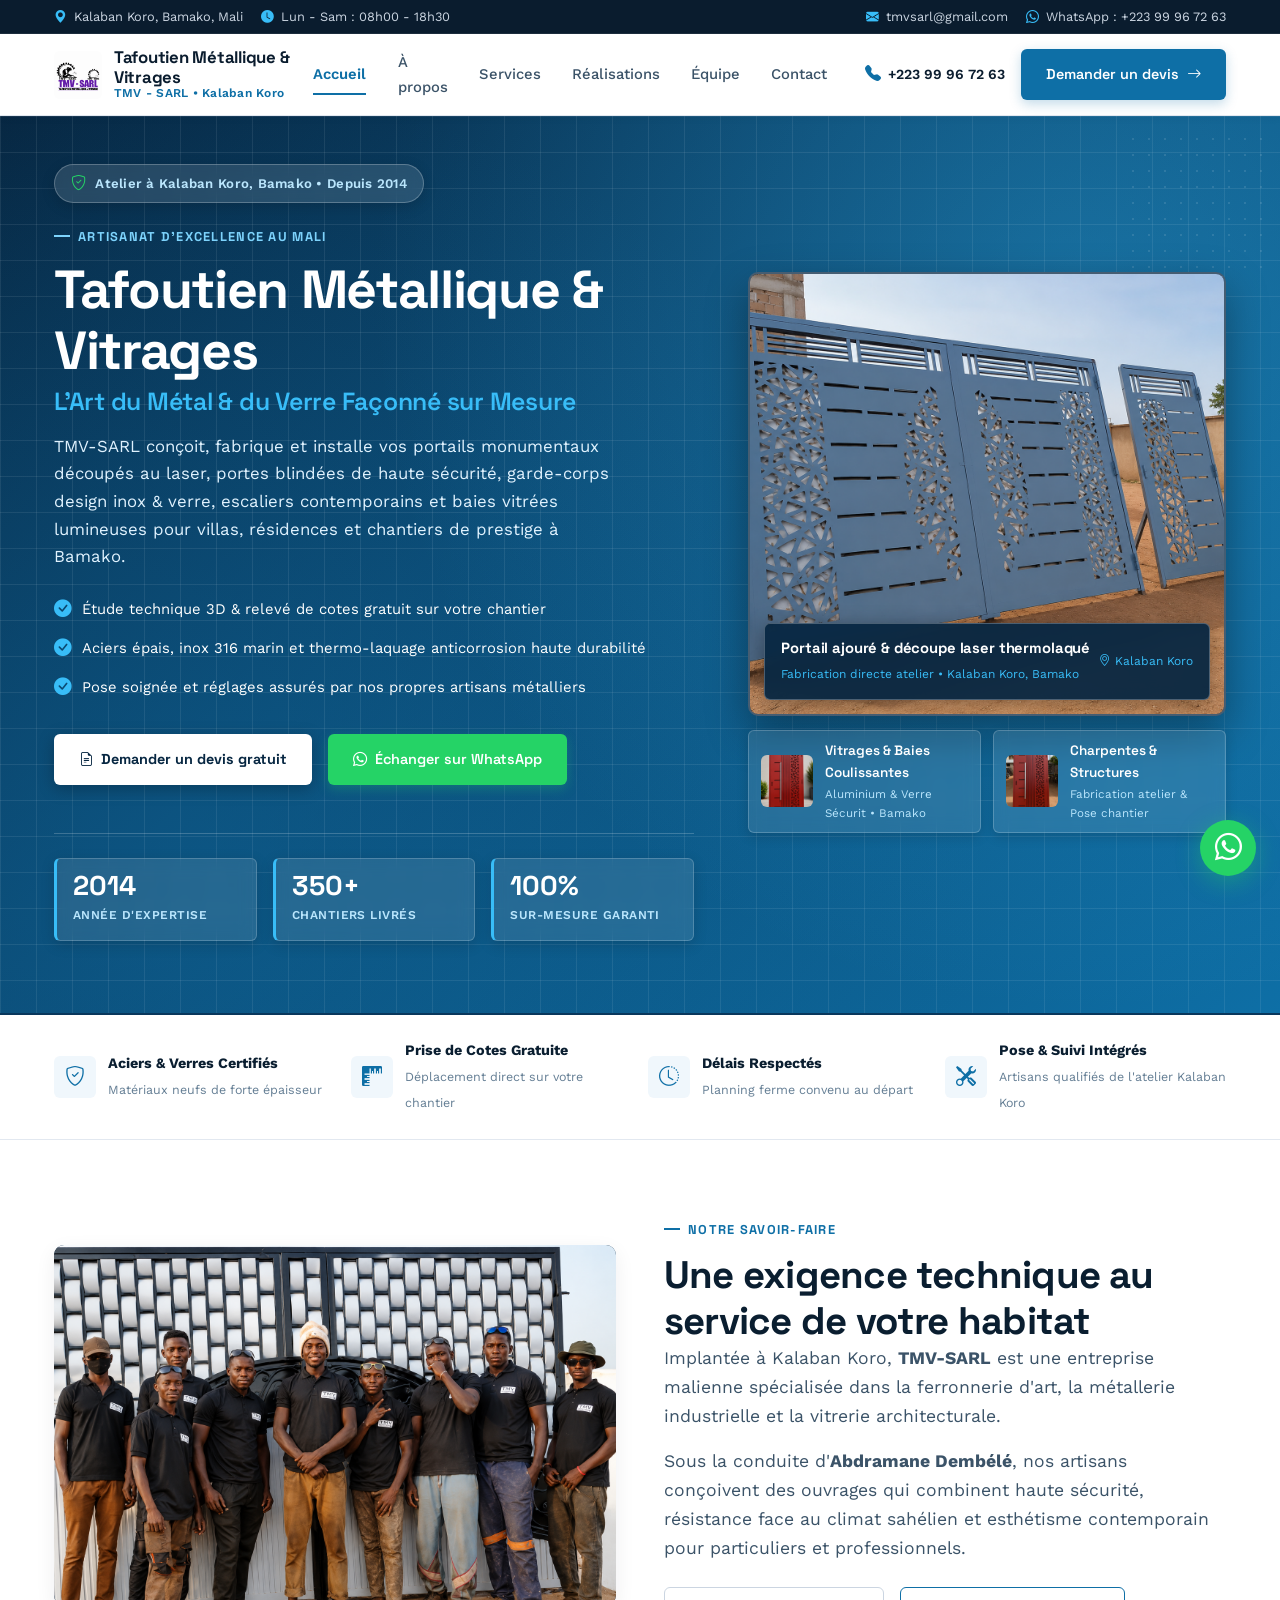
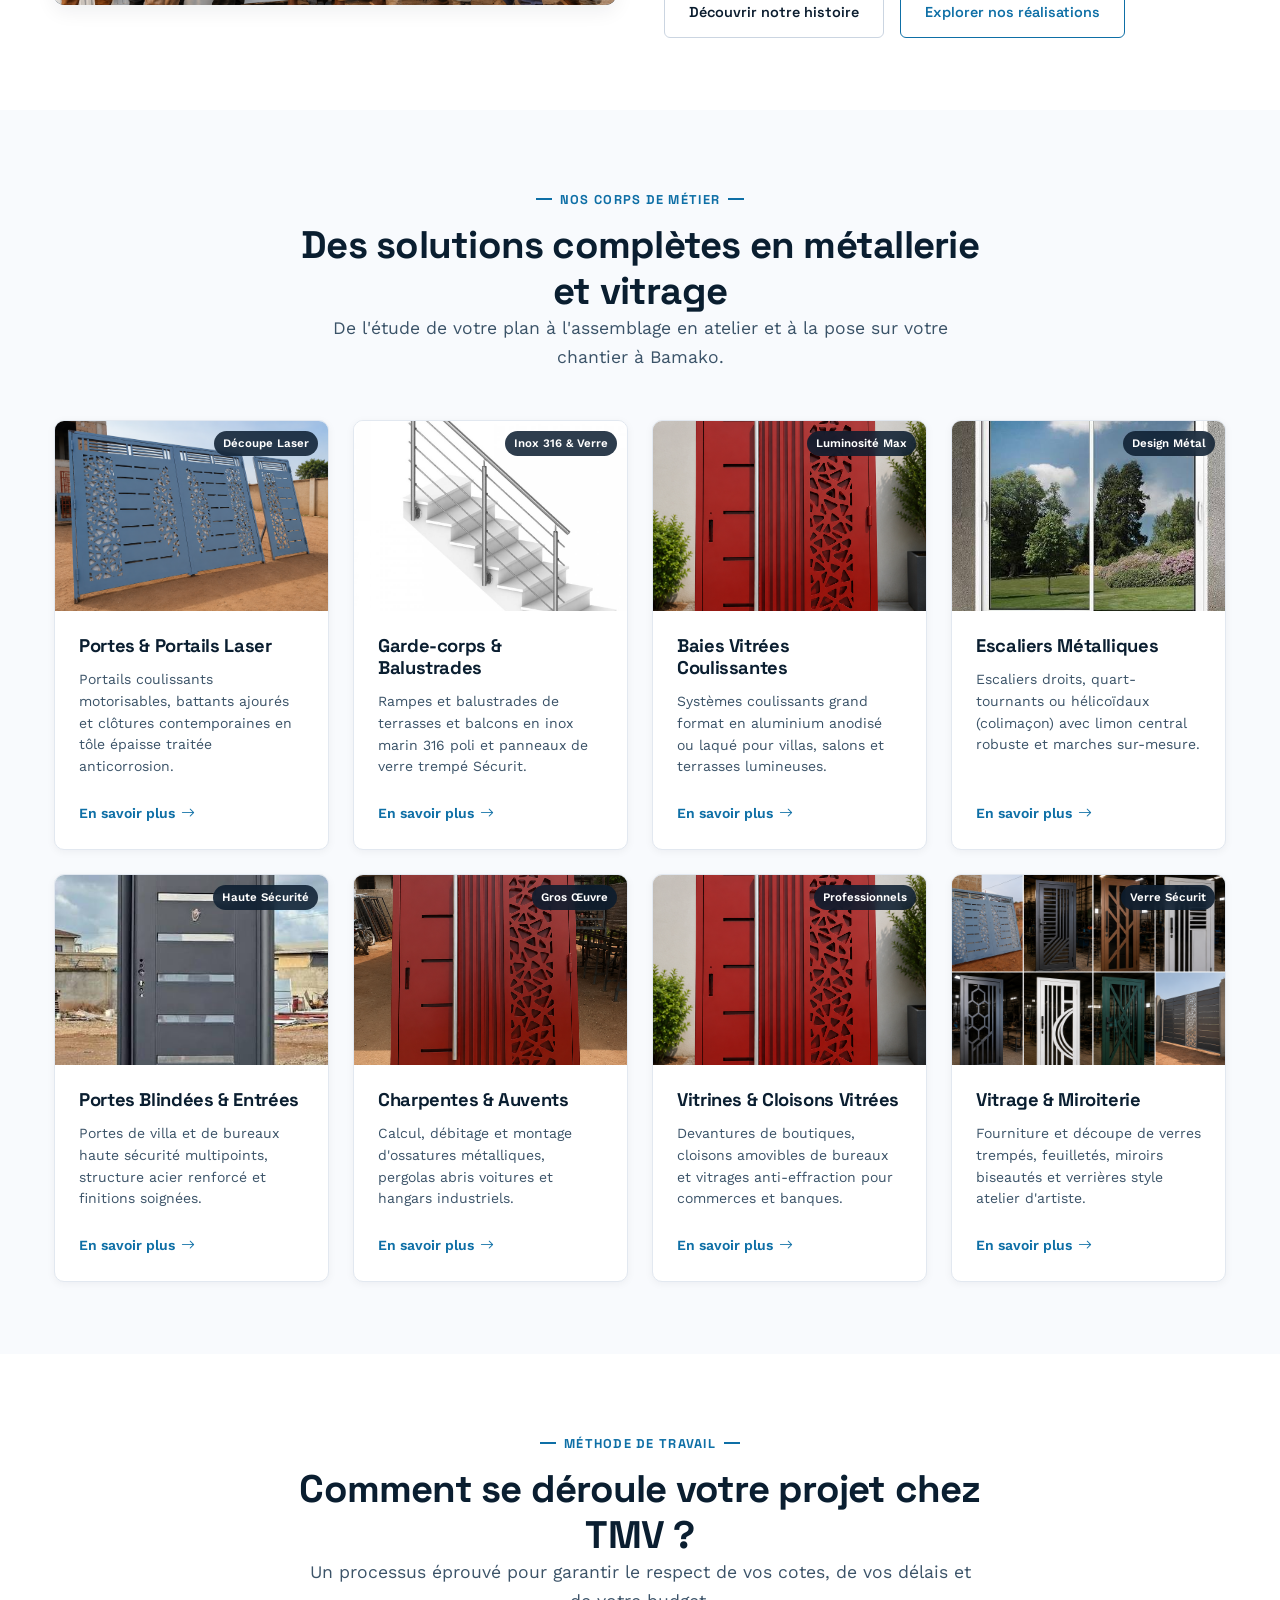
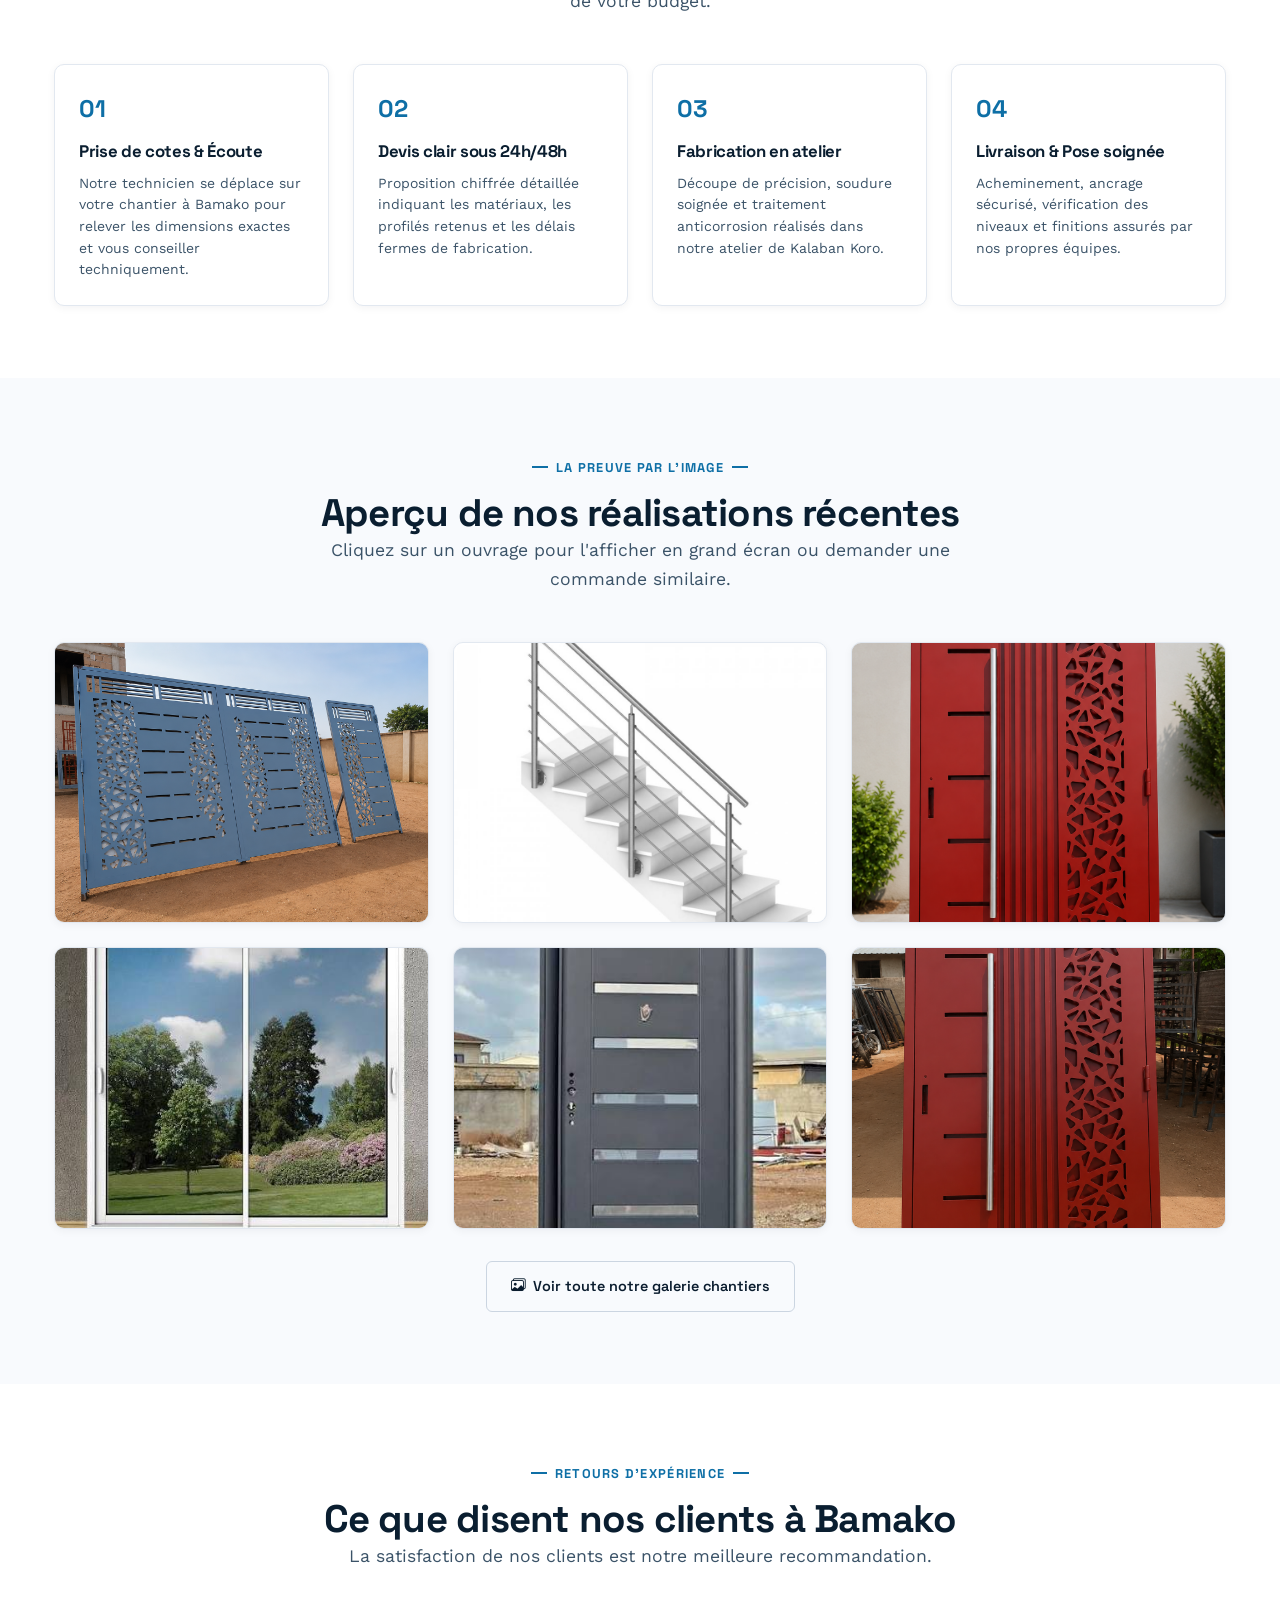
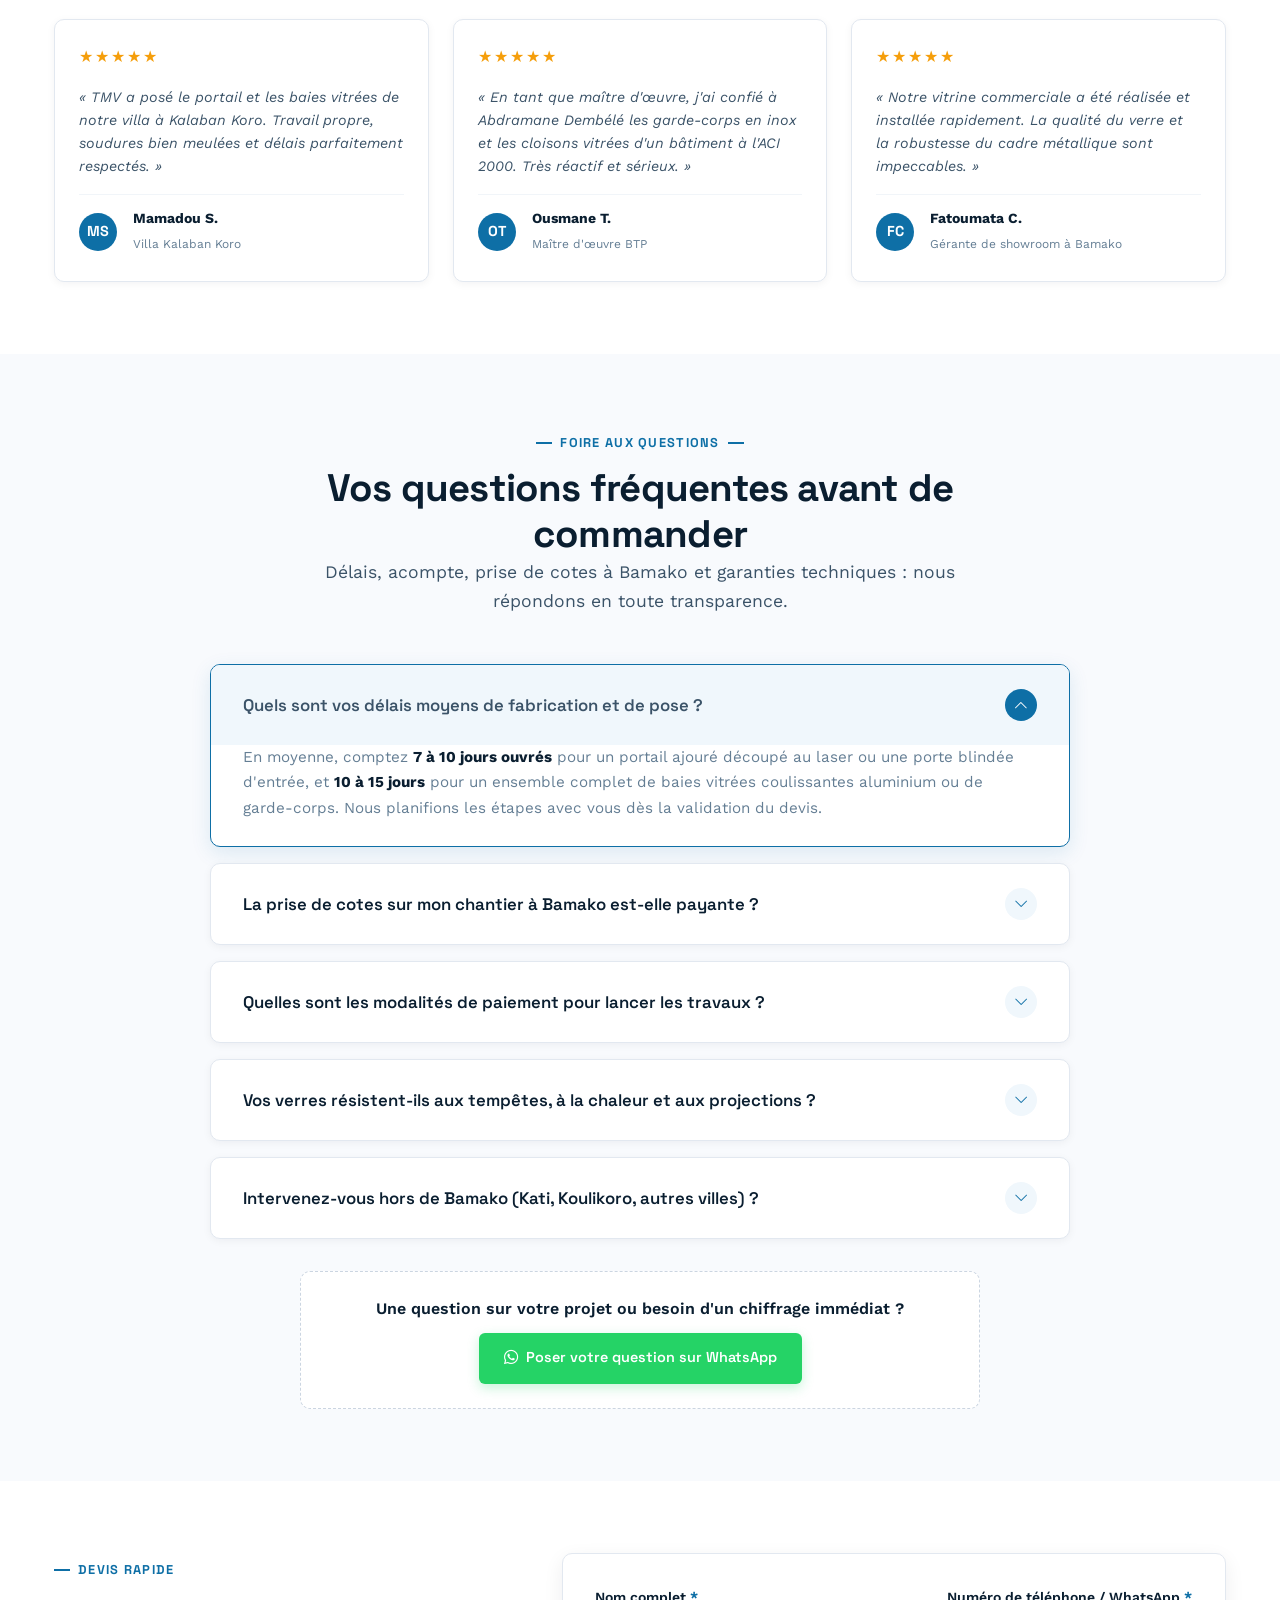
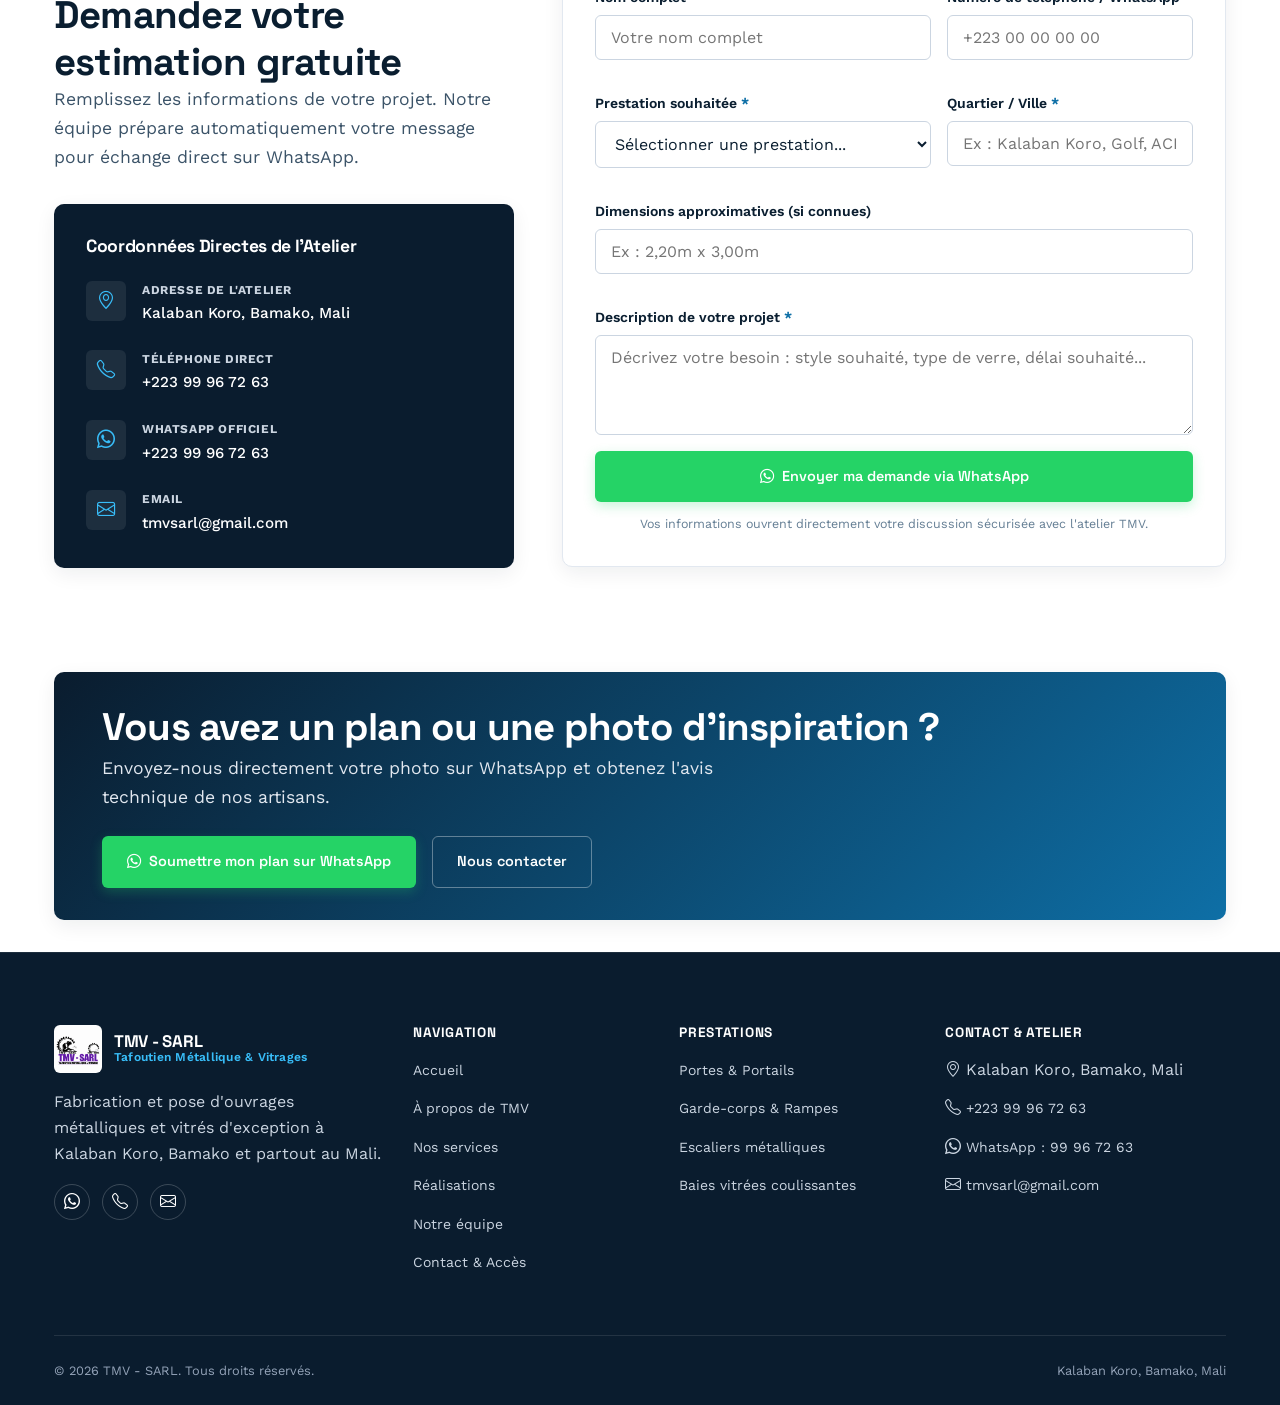
==== commit f3ade8ca: "Harmonisation des bannières de toutes les pages et intégration de la FAQ interactive en accordéon" ====
--- a/index.html
+++ b/index.html
@@ -513,8 +513,88 @@
       </div>
     </section>
 
+    <!-- ============ FOIRE AUX QUESTIONS (FAQ CLIENTS) ============ -->
+    <section class="bg-soft" id="faq">
+      <div class="container">
+        <div class="section-head center reveal">
+          <span class="eyebrow">Foire Aux Questions</span>
+          <h2>Vos questions fréquentes avant de commander</h2>
+          <p class="lede" style="margin-inline:auto;">Délais, acompte, prise de cotes à Bamako et garanties techniques : nous répondons en toute transparence.</p>
+        </div>
+
+        <div class="faq-grid reveal">
+          <div class="faq-item is-open">
+            <button class="faq-question" type="button" aria-expanded="true">
+              <span>Quels sont vos délais moyens de fabrication et de pose ?</span>
+              <span class="faq-icon"><i class="bi bi-chevron-down"></i></span>
+            </button>
+            <div class="faq-answer">
+              <div class="faq-answer-inner">
+                <p>En moyenne, comptez <strong>7 à 10 jours ouvrés</strong> pour un portail ajouré découpé au laser ou une porte blindée d'entrée, et <strong>10 à 15 jours</strong> pour un ensemble complet de baies vitrées coulissantes aluminium ou de garde-corps. Nous planifions les étapes avec vous dès la validation du devis.</p>
+              </div>
+            </div>
+          </div>
+
+          <div class="faq-item">
+            <button class="faq-question" type="button" aria-expanded="false">
+              <span>La prise de cotes sur mon chantier à Bamako est-elle payante ?</span>
+              <span class="faq-icon"><i class="bi bi-chevron-down"></i></span>
+            </button>
+            <div class="faq-answer">
+              <div class="faq-answer-inner">
+                <p><strong>Non, c'est 100% gratuit et sans engagement.</strong> Un technicien TMV se déplace avec un télémètre laser pour vérifier la planéité de vos maçonneries, prendre les dimensions exactes et vous conseiller sur le meilleur profilé ou type de vitrage.</p>
+              </div>
+            </div>
+          </div>
+
+          <div class="faq-item">
+            <button class="faq-question" type="button" aria-expanded="false">
+              <span>Quelles sont les modalités de paiement pour lancer les travaux ?</span>
+              <span class="faq-icon"><i class="bi bi-chevron-down"></i></span>
+            </button>
+            <div class="faq-answer">
+              <div class="faq-answer-inner">
+                <p>Nous demandons un <strong>acompte de 50% à la commande</strong> pour réserver et découper les aciers, profilés aluminium et verres Sécurit nécessaires. Le solde restant de <strong>50% n'est réglé qu'à la pose terminée</strong> et après vérification conjointe de la conformité de l'ouvrage.</p>
+              </div>
+            </div>
+          </div>
+
+          <div class="faq-item">
+            <button class="faq-question" type="button" aria-expanded="false">
+              <span>Vos verres résistent-ils aux tempêtes, à la chaleur et aux projections ?</span>
+              <span class="faq-icon"><i class="bi bi-chevron-down"></i></span>
+            </button>
+            <div class="faq-answer">
+              <div class="faq-answer-inner">
+                <p><strong>Absolument.</strong> Nous utilisons exclusivement des verres trempés de sécurité ou feuilletés anti-effraction (8mm à 12mm d'épaisseur). Les joints d'étanchéité EPDM protègent vos intérieurs de la poussière fine et des pluies torrentielles d'hivernage.</p>
+              </div>
+            </div>
+          </div>
+
+          <div class="faq-item">
+            <button class="faq-question" type="button" aria-expanded="false">
+              <span>Intervenez-vous hors de Bamako (Kati, Koulikoro, autres villes) ?</span>
+              <span class="faq-icon"><i class="bi bi-chevron-down"></i></span>
+            </button>
+            <div class="faq-answer">
+              <div class="faq-answer-inner">
+                <p><strong>Oui.</strong> Nos équipes mobiles couvrent tout le Grand Bamako et les villes environnantes. Nous nous déplaçons également sur étude pour des villas ou bâtiments professionnels dans toutes les régions du Mali (Sikasso, Kayes, Ségou).</p>
+              </div>
+            </div>
+          </div>
+        </div>
+
+        <div class="faq-extra-help reveal">
+          <p style="margin:0 0 10px;color:var(--text-dark);font-weight:600;">Une question sur votre projet ou besoin d'un chiffrage immédiat ?</p>
+          <a href="https://wa.me/22399967263?text=Bonjour%20TMV,%20j'ai%20une%20question%20concernant%20mes%20travaux." target="_blank" rel="noopener" class="btn btn-whatsapp" style="display:inline-flex;">
+            <i class="bi bi-whatsapp"></i> Poser votre question sur WhatsApp
+          </a>
+        </div>
+      </div>
+    </section>
+
     <!-- ============ DEMANDE DE DEVIS WHATSAPP ============ -->
-    <section id="devis" class="bg-soft">
+    <section id="devis">
       <div class="container">
         <div class="grid grid-2 reveal" style="align-items:flex-start;gap:var(--space-6);">
           <div>
--- a/css/style.css
+++ b/css/style.css
@@ -1479,4 +1479,558 @@
     right: 12px;
     bottom: calc(var(--space-3) + 112px);
   }
+}
+
+/* =========================================================================
+   PAGE BANNERS & CORPORATE SUBPAGES (À PROPOS & ÉQUIPE)
+   ========================================================================= */
+.page-banner {
+  position: relative;
+  background: linear-gradient(135deg, #072742 0%, #0B466E 45%, #0E6FA6 100%);
+  padding-block: clamp(3.5rem, 6vw, 5.5rem);
+  color: var(--white);
+  overflow: hidden;
+  border-bottom: 3px solid rgba(56, 189, 248, 0.3);
+}
+
+.page-banner::before {
+  content: "";
+  position: absolute;
+  inset: 0;
+  background-image: 
+    linear-gradient(rgba(255, 255, 255, 0.05) 1px, transparent 1px),
+    linear-gradient(90deg, rgba(255, 255, 255, 0.05) 1px, transparent 1px);
+  background-size: 36px 36px;
+  pointer-events: none;
+}
+
+.page-banner-badge {
+  display: inline-flex;
+  align-items: center;
+  gap: 8px;
+  padding: 5px 14px;
+  border-radius: 999px;
+  background: rgba(56, 189, 248, 0.15);
+  border: 1px solid rgba(56, 189, 248, 0.4);
+  color: #7DD3FC;
+  font-size: 0.78rem;
+  font-weight: 600;
+  letter-spacing: 0.05em;
+  text-transform: uppercase;
+  margin-bottom: var(--space-3);
+  backdrop-filter: blur(4px);
+}
+
+.page-banner h1 {
+  color: var(--white);
+  font-size: clamp(2rem, 4vw, 3.2rem);
+  margin-bottom: var(--space-2);
+  line-height: 1.15;
+}
+
+.page-banner .lede {
+  color: #E0F2FE;
+  max-width: 680px;
+  font-size: clamp(1rem, 1.5vw, 1.2rem);
+  line-height: 1.6;
+}
+
+.breadcrumb {
+  display: inline-flex;
+  align-items: center;
+  gap: 8px;
+  font-size: 0.82rem;
+  color: #93C5FD;
+  margin-bottom: var(--space-3);
+}
+.breadcrumb a {
+  color: #BAE6FD;
+  text-decoration: none;
+  transition: color 0.2s ease;
+}
+.breadcrumb a:hover {
+  color: var(--white);
+  text-decoration: underline;
+}
+.breadcrumb span.current {
+  color: var(--white);
+  font-weight: 600;
+}
+
+/* Grille de stats d'entreprise (4 cartes) */
+.stat-grid-corporate {
+  display: grid;
+  grid-template-columns: repeat(4, 1fr);
+  gap: var(--space-4);
+  margin-block: var(--space-5);
+}
+.stat-card-corporate {
+  background: var(--white);
+  border: 1px solid var(--grey-200);
+  border-top: 4px solid var(--tmv-primary);
+  border-radius: var(--radius-md);
+  padding: var(--space-4);
+  box-shadow: var(--shadow-sm);
+  transition: transform 0.25s ease, box-shadow 0.25s ease, border-top-color 0.25s ease;
+  position: relative;
+  overflow: hidden;
+}
+.stat-card-corporate:hover {
+  transform: translateY(-4px);
+  box-shadow: var(--shadow-md);
+  border-top-color: #38BDF8;
+}
+.stat-card-corporate .stat-num {
+  font-family: var(--font-head);
+  font-size: clamp(2rem, 3vw, 2.7rem);
+  font-weight: 700;
+  color: var(--tmv-primary-dark);
+  line-height: 1;
+  margin-bottom: 6px;
+}
+.stat-card-corporate strong {
+  display: block;
+  font-size: 0.95rem;
+  color: var(--text-dark);
+  margin-bottom: 4px;
+}
+.stat-card-corporate p {
+  font-size: 0.82rem;
+  color: var(--text-muted);
+  line-height: 1.45;
+  margin: 0;
+}
+
+/* Timeline corporate */
+.timeline-corporate {
+  position: relative;
+  max-width: 840px;
+  margin: var(--space-6) auto 0;
+  padding-left: 32px;
+}
+.timeline-corporate::before {
+  content: "";
+  position: absolute;
+  top: 10px;
+  bottom: 10px;
+  left: 8px;
+  width: 3px;
+  background: linear-gradient(180deg, var(--tmv-primary) 0%, #38BDF8 100%);
+  border-radius: 2px;
+}
+.timeline-node {
+  position: relative;
+  margin-bottom: var(--space-5);
+}
+.timeline-node:last-child {
+  margin-bottom: 0;
+}
+.timeline-node::before {
+  content: "";
+  position: absolute;
+  left: -32px;
+  top: 14px;
+  width: 16px;
+  height: 16px;
+  border-radius: 50%;
+  background: var(--white);
+  border: 4px solid var(--tmv-primary);
+  box-shadow: 0 0 0 3px rgba(14, 111, 166, 0.25);
+  transition: transform 0.2s ease, border-color 0.2s ease;
+}
+.timeline-node:hover::before {
+  transform: scale(1.2);
+  border-color: #38BDF8;
+}
+.timeline-card {
+  background: var(--white);
+  border: 1px solid var(--grey-200);
+  border-radius: var(--radius-md);
+  padding: var(--space-4) var(--space-5);
+  box-shadow: var(--shadow-sm);
+  transition: transform 0.2s ease, box-shadow 0.2s ease, border-color 0.2s ease;
+}
+.timeline-card:hover {
+  transform: translateX(4px);
+  box-shadow: var(--shadow-md);
+  border-color: var(--tmv-primary);
+}
+.timeline-date-pill {
+  display: inline-block;
+  padding: 3px 10px;
+  background: var(--tmv-sky-soft);
+  color: var(--tmv-primary-dark);
+  font-family: var(--font-head);
+  font-weight: 700;
+  font-size: 0.8rem;
+  border-radius: 999px;
+  margin-bottom: 8px;
+}
+.timeline-card h3 {
+  font-size: 1.15rem;
+  color: var(--text-dark);
+  margin-bottom: 6px;
+}
+.timeline-card p {
+  font-size: 0.9rem;
+  color: var(--text-muted);
+  line-height: 1.6;
+  margin: 0;
+}
+
+/* Carte de la Direction (DG Executive Profile) */
+.executive-profile {
+  background: var(--white);
+  border: 1px solid var(--grey-200);
+  border-radius: var(--radius-lg);
+  overflow: hidden;
+  box-shadow: var(--shadow-md);
+  display: grid;
+  grid-template-columns: 380px 1fr;
+  align-items: stretch;
+}
+.executive-media {
+  position: relative;
+  background: #072742;
+  overflow: hidden;
+}
+.executive-media img {
+  width: 100%;
+  height: 100%;
+  min-height: 460px;
+  object-fit: cover;
+  object-position: top center;
+  display: block;
+}
+.executive-badge-float {
+  position: absolute;
+  bottom: 16px;
+  left: 16px;
+  right: 16px;
+  background: rgba(7, 39, 66, 0.92);
+  border: 1px solid rgba(255, 255, 255, 0.2);
+  border-radius: var(--radius-sm);
+  padding: 10px 14px;
+  color: var(--white);
+  backdrop-filter: blur(8px);
+}
+.executive-badge-float strong {
+  display: block;
+  font-size: 0.95rem;
+  color: var(--white);
+}
+.executive-badge-float span {
+  font-size: 0.75rem;
+  color: #38BDF8;
+  font-weight: 600;
+}
+.executive-content {
+  padding: clamp(1.5rem, 3.5vw, 3rem);
+  display: flex;
+  flex-direction: column;
+  justify-content: center;
+}
+.executive-quote {
+  position: relative;
+  padding: var(--space-3) var(--space-4);
+  background: var(--tmv-sky-soft);
+  border-left: 4px solid var(--tmv-primary);
+  border-radius: 0 var(--radius-sm) var(--radius-sm) 0;
+  margin-block: var(--space-4);
+  font-style: italic;
+  font-size: 0.95rem;
+  color: var(--tmv-primary-dark);
+  line-height: 1.6;
+}
+.executive-pillars {
+  display: grid;
+  grid-template-columns: repeat(3, 1fr);
+  gap: var(--space-3);
+  margin-block: var(--space-4);
+  border-top: 1px solid var(--grey-200);
+  padding-top: var(--space-3);
+}
+.pillar-item {
+  display: flex;
+  flex-direction: column;
+  gap: 4px;
+}
+.pillar-item strong {
+  font-size: 0.85rem;
+  color: var(--text-dark);
+}
+.pillar-item span {
+  font-size: 0.75rem;
+  color: var(--text-muted);
+}
+
+/* Pôles d'expertise & Skill Pills */
+.pole-card {
+  background: var(--white);
+  border: 1px solid var(--grey-200);
+  border-radius: var(--radius-md);
+  padding: var(--space-5);
+  box-shadow: var(--shadow-sm);
+  transition: transform 0.2s ease, box-shadow 0.2s ease, border-color 0.2s ease;
+  display: flex;
+  flex-direction: column;
+}
+.pole-card:hover {
+  transform: translateY(-4px);
+  box-shadow: var(--shadow-md);
+  border-color: var(--tmv-primary);
+}
+.pole-icon {
+  width: 52px;
+  height: 52px;
+  border-radius: var(--radius-sm);
+  background: var(--tmv-sky-soft);
+  color: var(--tmv-primary);
+  display: flex;
+  align-items: center;
+  justify-content: center;
+  font-size: 1.5rem;
+  margin-bottom: var(--space-3);
+}
+.skill-tags {
+  display: flex;
+  flex-wrap: wrap;
+  gap: 6px;
+  margin-top: auto;
+  padding-top: var(--space-4);
+}
+.skill-tag {
+  font-size: 0.75rem;
+  font-weight: 600;
+  color: var(--tmv-primary-dark);
+  background: #EAF4FB;
+  border: 1px solid #C8E3F5;
+  padding: 3px 9px;
+  border-radius: 999px;
+}
+
+/* Workshop Showcase Panoramic */
+.workshop-showcase-card {
+  background: var(--white);
+  border: 1px solid var(--grey-200);
+  border-radius: var(--radius-lg);
+  overflow: hidden;
+  box-shadow: var(--shadow-md);
+  margin-top: var(--space-6);
+}
+.workshop-showcase-img {
+  position: relative;
+  background: #072742;
+}
+.workshop-showcase-img img {
+  width: 100%;
+  height: clamp(300px, 40vw, 480px);
+  object-fit: cover;
+  display: block;
+}
+.workshop-showcase-bar {
+  display: flex;
+  align-items: center;
+  justify-content: space-between;
+  flex-wrap: wrap;
+  gap: var(--space-3);
+  padding: var(--space-4) var(--space-5);
+  background: var(--white);
+  border-top: 1px solid var(--grey-200);
+}
+.workshop-badge-pill {
+  display: inline-flex;
+  align-items: center;
+  gap: 6px;
+  background: #ECFDF5;
+  color: #065F46;
+  border: 1px solid #A7F3D0;
+  font-size: 0.78rem;
+  font-weight: 600;
+  padding: 4px 12px;
+  border-radius: 999px;
+}
+
+/* Manifesto Box */
+.manifesto-box {
+  background: linear-gradient(135deg, #072742 0%, #0E6FA6 100%);
+  color: var(--white);
+  border-radius: var(--radius-lg);
+  padding: clamp(2rem, 4vw, 3.5rem);
+  box-shadow: var(--shadow-lg);
+  position: relative;
+  overflow: hidden;
+}
+.manifesto-box::before {
+  content: "";
+  position: absolute;
+  inset: 0;
+  background-image: 
+    linear-gradient(rgba(255, 255, 255, 0.04) 1px, transparent 1px),
+    linear-gradient(90deg, rgba(255, 255, 255, 0.04) 1px, transparent 1px);
+  background-size: 28px 28px;
+  pointer-events: none;
+}
+.manifesto-box h2 {
+  color: var(--white);
+  margin-bottom: var(--space-3);
+}
+.manifesto-box p {
+  color: #E0F2FE;
+  line-height: 1.7;
+}
+
+/* =========================================================================
+   MEDIA QUERIES FOR CORPORATE SUBPAGES
+   ========================================================================= */
+@media (max-width: 992px) {
+  .stat-grid-corporate { grid-template-columns: repeat(2, 1fr); gap: var(--space-3); }
+  .executive-profile { grid-template-columns: 1fr; }
+  .executive-media img { height: 380px; min-height: unset; }
+  .executive-pillars { grid-template-columns: 1fr 1fr; gap: var(--space-2); }
+}
+
+@media (max-width: 768px) {
+  .stat-grid-corporate { grid-template-columns: 1fr 1fr; gap: 10px; }
+  .stat-card-corporate { padding: 12px; }
+  .stat-card-corporate .stat-num { font-size: 1.6rem; }
+  .stat-card-corporate strong { font-size: 0.85rem; }
+  .stat-card-corporate p { font-size: 0.72rem; }
+  .timeline-corporate { padding-left: 20px; }
+  .timeline-corporate::before { left: 4px; }
+  .timeline-node::before { left: -22px; width: 14px; height: 14px; top: 12px; }
+  .timeline-card { padding: 14px 16px; }
+  .executive-pillars { grid-template-columns: 1fr; }
+  .workshop-showcase-bar { flex-direction: column; align-items: flex-start; gap: 8px; }
+}
+
+/* =========================================================================
+   FAQ & ACCORDION (FOIRE AUX QUESTIONS)
+   ========================================================================= */
+.faq-grid {
+  max-width: 860px;
+  margin: var(--space-5) auto 0;
+  display: flex;
+  flex-direction: column;
+  gap: var(--space-3);
+}
+
+.faq-item {
+  background: var(--white);
+  border: 1px solid var(--grey-200);
+  border-radius: var(--radius-md);
+  box-shadow: var(--shadow-sm);
+  overflow: hidden;
+  transition: border-color 0.25s ease, box-shadow 0.25s ease;
+}
+
+.faq-item:hover {
+  border-color: #BAE6FD;
+  box-shadow: var(--shadow-md);
+}
+
+.faq-item.is-open {
+  border-color: var(--tmv-primary);
+  box-shadow: 0 6px 20px rgba(14, 111, 166, 0.12);
+}
+
+.faq-question {
+  width: 100%;
+  display: flex;
+  align-items: center;
+  justify-content: space-between;
+  gap: var(--space-3);
+  padding: var(--space-4) var(--space-5);
+  background: transparent;
+  border: none;
+  cursor: pointer;
+  text-align: left;
+  font-family: var(--font-head);
+  font-size: 1.05rem;
+  font-weight: 600;
+  color: var(--text-dark);
+  transition: color 0.2s ease, background-color 0.2s ease;
+}
+
+.faq-question:hover {
+  color: var(--tmv-primary);
+  background: #F8FAFC;
+}
+
+.faq-item.is-open .faq-question {
+  color: var(--tmv-primary-dark);
+  background: #F0F7FC;
+}
+
+.faq-icon {
+  width: 32px;
+  height: 32px;
+  border-radius: 50%;
+  background: var(--tmv-sky-soft);
+  color: var(--tmv-primary);
+  display: flex;
+  align-items: center;
+  justify-content: center;
+  font-size: 0.9rem;
+  flex-shrink: 0;
+  transition: transform 0.3s cubic-bezier(0.16, 1, 0.3, 1), background-color 0.2s ease, color 0.2s ease;
+}
+
+.faq-item.is-open .faq-icon {
+  transform: rotate(180deg);
+  background: var(--tmv-primary);
+  color: var(--white);
+}
+
+.faq-answer {
+  display: grid;
+  grid-template-rows: 0fr;
+  transition: grid-template-rows 0.3s cubic-bezier(0.16, 1, 0.3, 1);
+}
+
+.faq-item.is-open .faq-answer {
+  grid-template-rows: 1fr;
+}
+
+.faq-answer-inner {
+  overflow: hidden;
+}
+
+.faq-answer-inner p {
+  padding: 0 var(--space-5) var(--space-4);
+  font-size: 0.95rem;
+  line-height: 1.7;
+  color: var(--text-muted);
+  margin: 0;
+}
+
+.faq-answer-inner strong {
+  color: var(--text-dark);
+}
+
+.faq-extra-help {
+  text-align: center;
+  margin-top: var(--space-5);
+  padding: var(--space-4);
+  background: var(--white);
+  border: 1px dashed var(--grey-300);
+  border-radius: var(--radius-md);
+  max-width: 680px;
+  margin-inline: auto;
+}
+
+@media (max-width: 768px) {
+  .faq-question {
+    padding: 14px 16px;
+    font-size: 0.95rem;
+  }
+  .faq-answer-inner p {
+    padding: 0 16px 14px;
+    font-size: 0.88rem;
+  }
+  .faq-icon {
+    width: 28px;
+    height: 28px;
+    font-size: 0.8rem;
+  }
 }
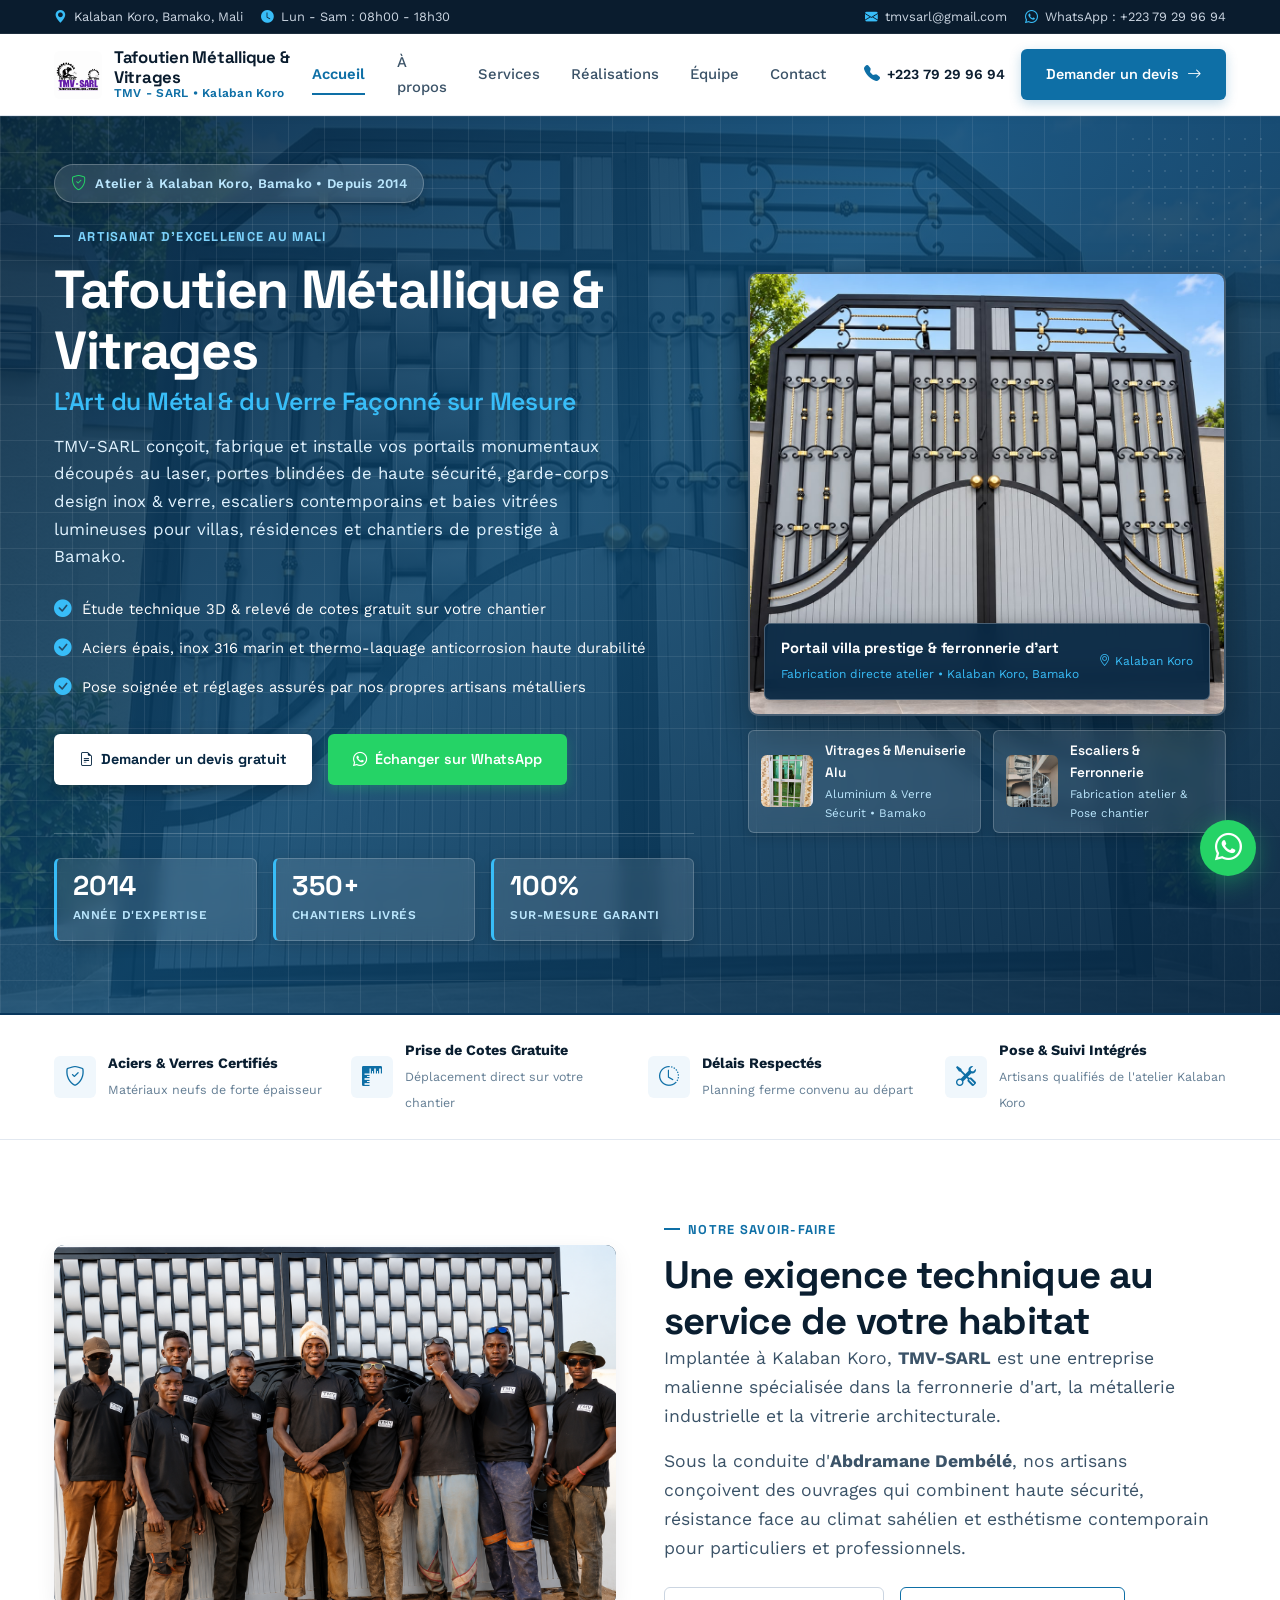
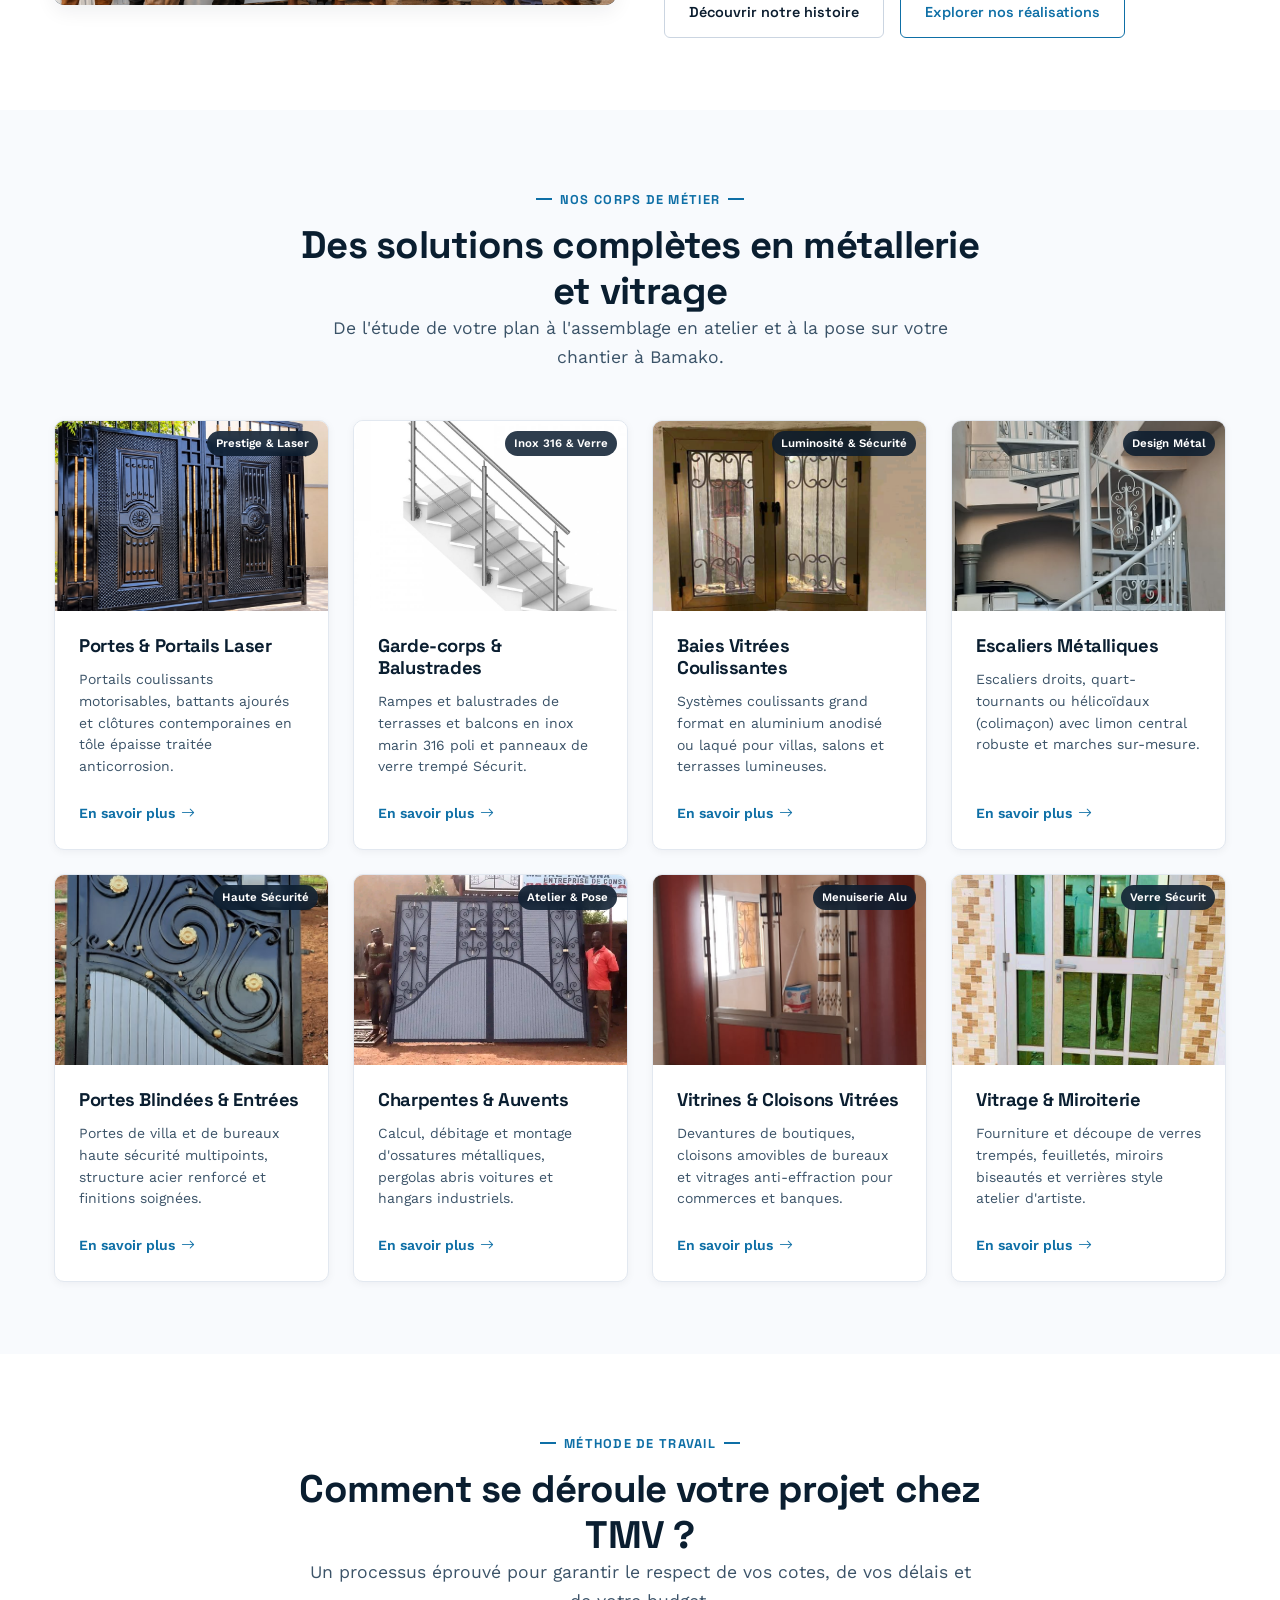
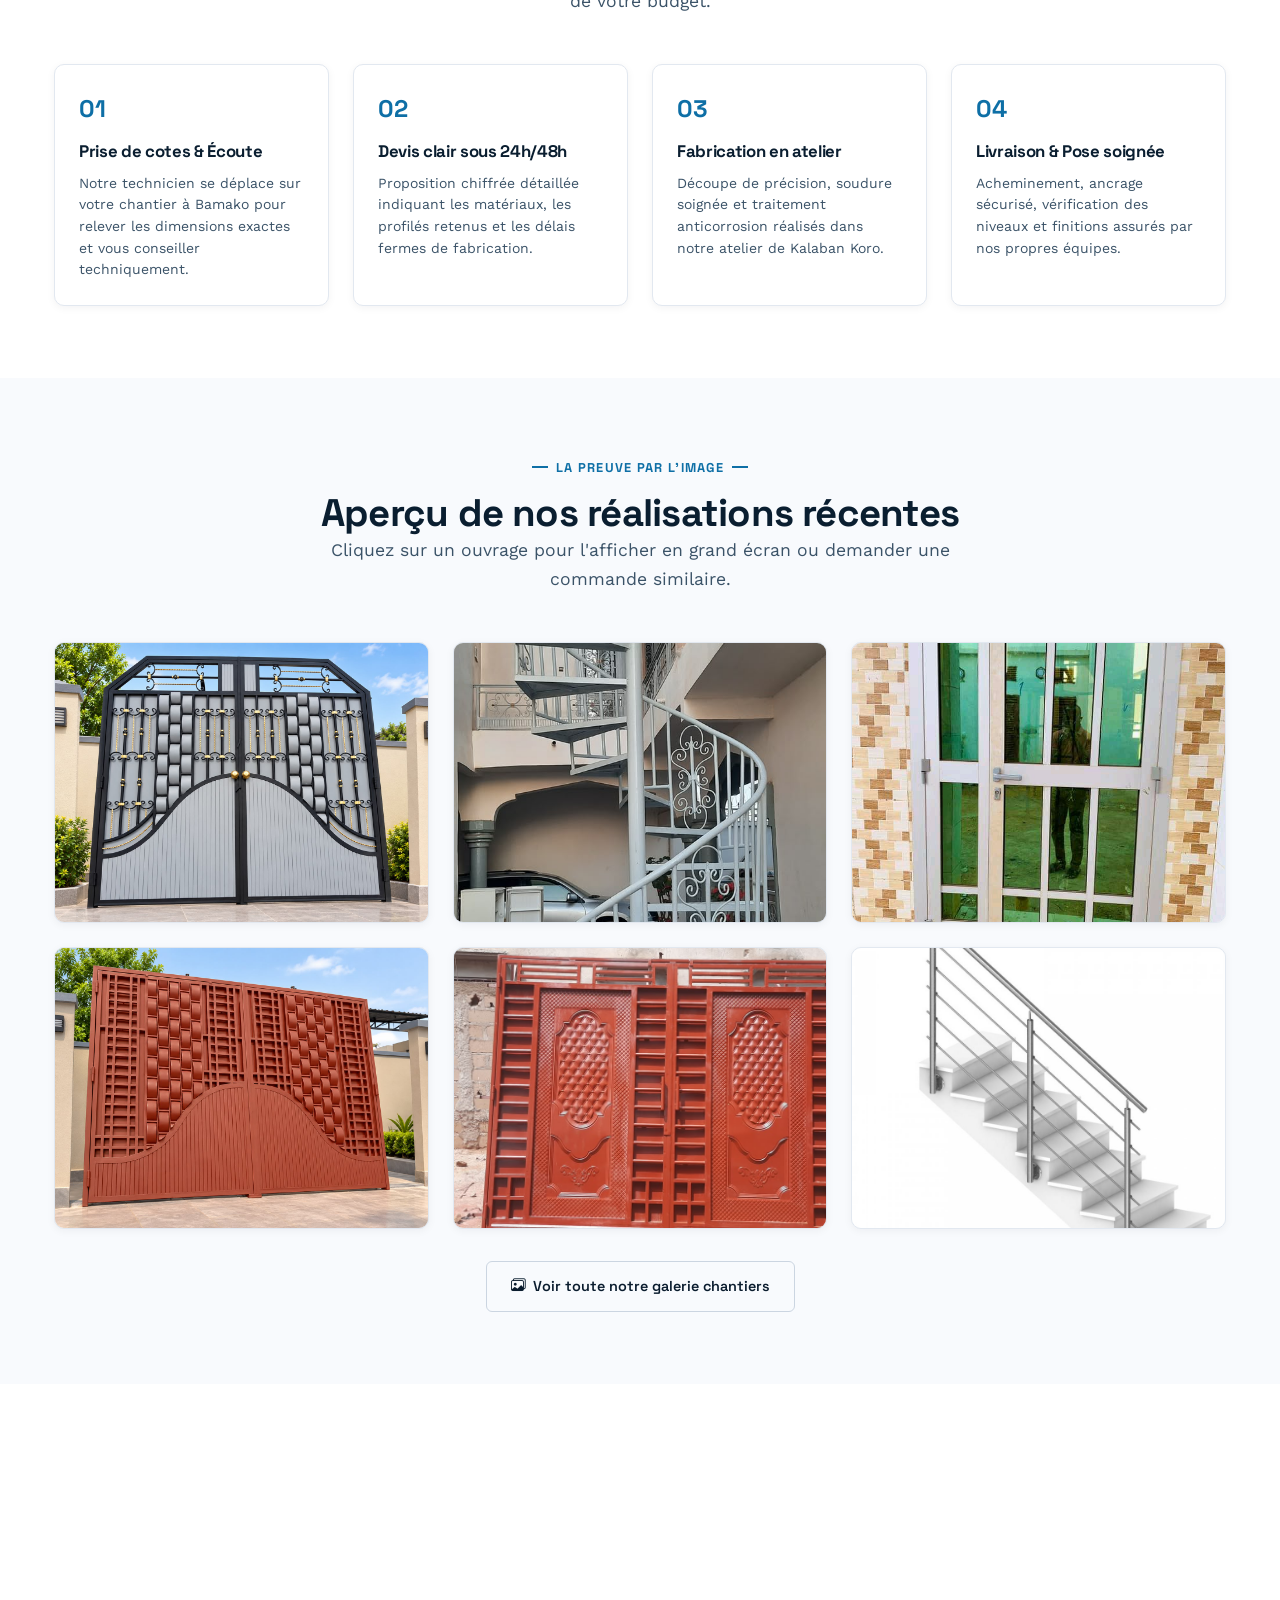
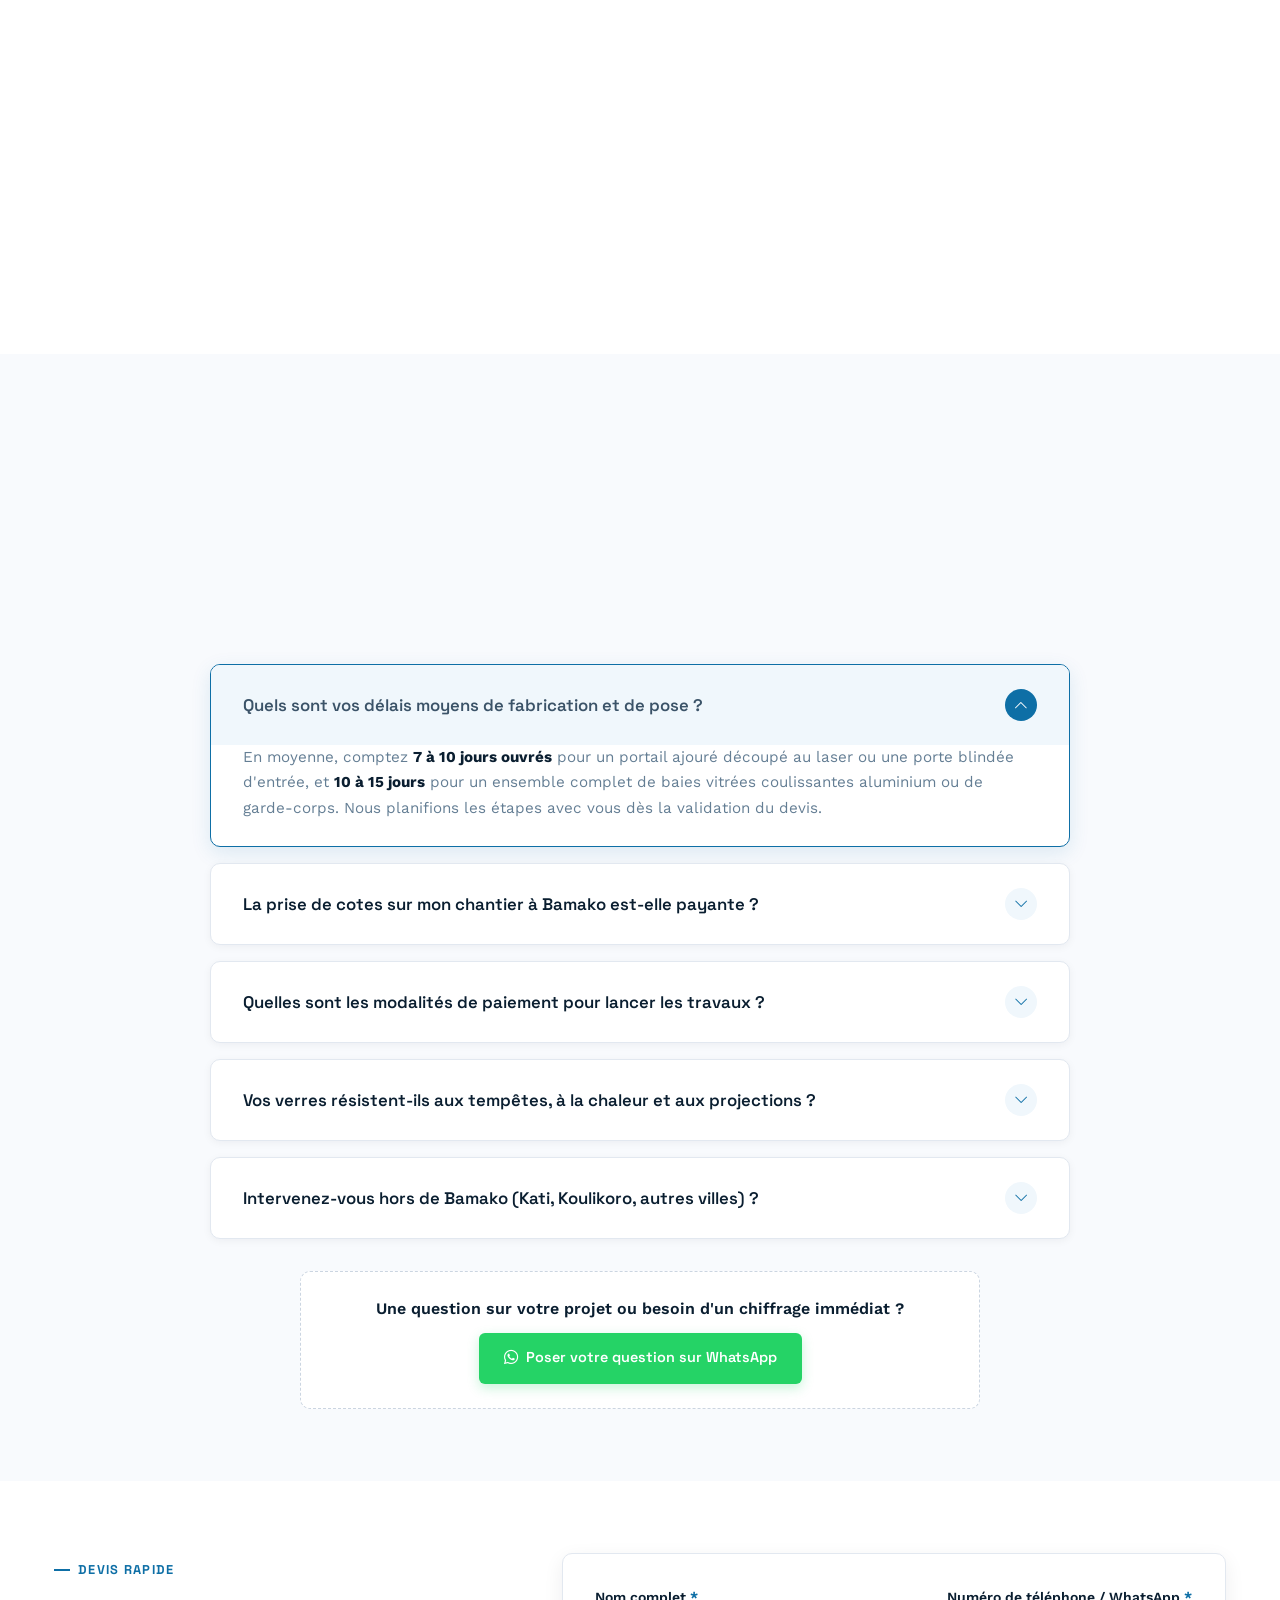
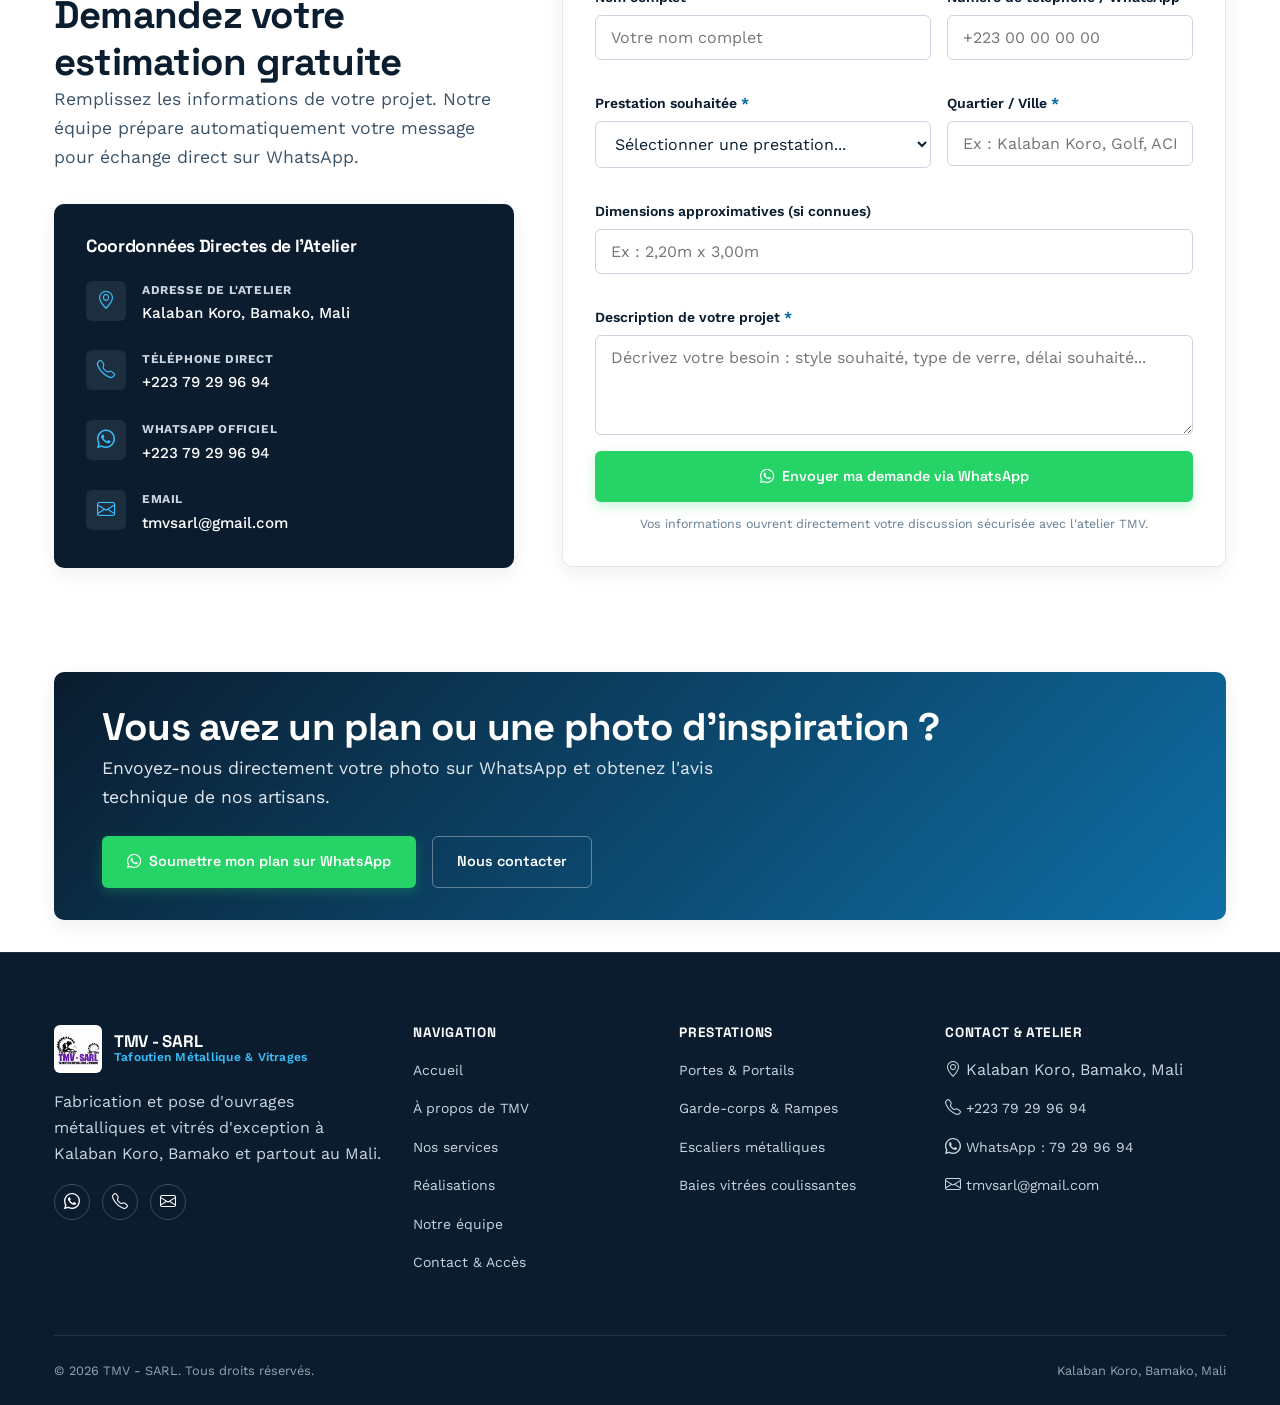
==== commit a5bd72a1: "feat: integration des 22 photos reelles, numero unique 79 29 96 94, background hero et filtres fonct" ====
--- a/index.html
+++ b/index.html
@@ -12,6 +12,104 @@
   <link rel="icon" type="image/png" href="images/logo/logo.png" />
   <link rel="stylesheet" href="https://cdn.jsdelivr.net/npm/bootstrap-icons@1.11.3/font/bootstrap-icons.css" />
   <link rel="stylesheet" href="css/style.css" />
+  <!-- Données structurées Schema.org pour référencement local Google Mali -->
+  <script type="application/ld+json">
+  {
+    "@context": "https://schema.org",
+    "@type": "HomeAndConstructionBusiness",
+    "name": "Tafoutien Métallique & Vitrages (TMV - SARL)",
+    "alternateName": "TMV SARL",
+    "image": "images/logo/logo.png",
+    "description": "Entreprise de référence en métallerie d'art, menuiserie métallique, ferronnerie contemporaine et vitrages/miroiterie sur-mesure à Bamako, Mali.",
+    "address": {
+      "@type": "PostalAddress",
+      "streetAddress": "Kalaban Koro",
+      "addressLocality": "Bamako",
+      "addressRegion": "Koulikoro / District de Bamako",
+      "addressCountry": "ML"
+    },
+    "geo": {
+      "@type": "GeoCoordinates",
+      "latitude": 12.5694,
+      "longitude": -7.9825
+    },
+    "url": "https://tmvsarl.com",
+    "telephone": "+22379299694",
+    "email": "tmvsarl@gmail.com",
+    "priceRange": "$$",
+    "openingHoursSpecification": [
+      {
+        "@type": "OpeningHoursSpecification",
+        "dayOfWeek": ["Monday", "Tuesday", "Wednesday", "Thursday", "Friday", "Saturday"],
+        "opens": "08:00",
+        "closes": "18:30"
+      }
+    ],
+    "areaServed": [
+      {
+        "@type": "City",
+        "name": "Bamako"
+      },
+      {
+        "@type": "Country",
+        "name": "Mali"
+      }
+    ],
+    "founder": {
+      "@type": "Person",
+      "name": "Abdramane Dembélé",
+      "jobTitle": "Directeur Général"
+    },
+    "hasOfferCatalog": {
+      "@type": "OfferCatalog",
+      "name": "Catalogue Travaux Métallerie & Vitrages",
+      "itemListElement": [
+        {
+          "@type": "Offer",
+          "itemOffered": {
+            "@type": "Service",
+            "name": "Portails métalliques sur-mesure & découpe laser CNC"
+          }
+        },
+        {
+          "@type": "Offer",
+          "itemOffered": {
+            "@type": "Service",
+            "name": "Portes blindées de sécurité et d'entrée"
+          }
+        },
+        {
+          "@type": "Offer",
+          "itemOffered": {
+            "@type": "Service",
+            "name": "Garde-corps & rampes d'escalier inox et verre feuilleté"
+          }
+        },
+        {
+          "@type": "Offer",
+          "itemOffered": {
+            "@type": "Service",
+            "name": "Escaliers métalliques contemporains"
+          }
+        },
+        {
+          "@type": "Offer",
+          "itemOffered": {
+            "@type": "Service",
+            "name": "Baies vitrées coulissantes & profilés aluminium"
+          }
+        },
+        {
+          "@type": "Offer",
+          "itemOffered": {
+            "@type": "Service",
+            "name": "Vitrines commerciales & murs-rideaux vitrés"
+          }
+        }
+      ]
+    }
+  }
+  </script>
 </head>
 <body>
 
@@ -24,7 +122,7 @@
       </div>
       <div style="display:flex;gap:18px;align-items:center;flex-wrap:wrap;">
         <span class="top-bar-item"><i class="bi bi-envelope-fill"></i> <a href="mailto:tmvsarl@gmail.com">tmvsarl@gmail.com</a></span>
-        <span class="top-bar-item"><i class="bi bi-whatsapp"></i> <a href="https://wa.me/22399967263" target="_blank" rel="noopener">WhatsApp : +223 99 96 72 63</a></span>
+        <span class="top-bar-item"><i class="bi bi-whatsapp"></i> <a href="https://wa.me/22379299694" target="_blank" rel="noopener">WhatsApp : +223 79 29 96 94</a></span>
       </div>
     </div>
   </aside>
@@ -54,10 +152,10 @@
             <a href="#devis" class="btn btn-primary btn-block">
               <i class="bi bi-file-earmark-text"></i> Demander un devis gratuit
             </a>
-            <a href="tel:+22399967263" class="btn btn-outline-dark btn-block">
-              <i class="bi bi-telephone-fill"></i> Appeler : +223 99 96 72 63
+            <a href="tel:+22379299694" class="btn btn-outline-dark btn-block">
+              <i class="bi bi-telephone-fill"></i> Appeler : +223 79 29 96 94
             </a>
-            <a href="https://wa.me/22399967263?text=Bonjour%20TMV,%20je%20souhaite%20un%20devis." target="_blank" rel="noopener" class="btn btn-whatsapp btn-block">
+            <a href="https://wa.me/22379299694?text=Bonjour%20TMV,%20je%20souhaite%20un%20devis." target="_blank" rel="noopener" class="btn btn-whatsapp btn-block">
               <i class="bi bi-whatsapp"></i> Échanger sur WhatsApp
             </a>
             <div style="font-size:0.75rem;color:var(--text-muted);text-align:center;margin-top:6px;">
@@ -66,8 +164,8 @@
           </div>
         </nav>
         <div class="nav-cta">
-          <a href="tel:+22399967263" class="nav-phone" title="Appeler TMV au +223 99 96 72 63">
-            <i class="bi bi-telephone-fill"></i> +223 99 96 72 63
+          <a href="tel:+22379299694" class="nav-phone" title="Appeler TMV au +223 79 29 96 94">
+            <i class="bi bi-telephone-fill"></i> +223 79 29 96 94
           </a>
           <a href="#devis" class="btn btn-primary">
             Demander un devis <i class="bi bi-arrow-right"></i>
@@ -116,7 +214,7 @@
             <a href="#devis" class="btn btn-primary">
               <i class="bi bi-file-earmark-text"></i> Demander un devis gratuit
             </a>
-            <a href="https://wa.me/22399967263?text=Bonjour%20TMV,%20je%20souhaite%20un%20devis%20ou%20des%20conseils%20pour%20mon%20projet." target="_blank" rel="noopener" class="btn btn-whatsapp">
+            <a href="https://wa.me/22379299694?text=Bonjour%20TMV,%20je%20souhaite%20un%20devis%20ou%20des%20conseils%20pour%20mon%20projet." target="_blank" rel="noopener" class="btn btn-whatsapp">
               <i class="bi bi-whatsapp"></i> Échanger sur WhatsApp
             </a>
           </div>
@@ -139,10 +237,10 @@
 
         <div class="hero-media">
           <div class="hero-showcase">
-            <img src="images/accueil/hero.jpg" alt="Portail coulissant moderne découpe laser réalisé par TMV à Kalaban Koro, Bamako" />
+            <img src="images/realisations/portail-villa-luxe-ferronnerie-dore-bamako.jpg" alt="Portail de villa prestige en ferronnerie d'art et finitions dorées par TMV à Kalaban Koro, Bamako" />
             <div class="hero-showcase-badge">
               <div>
-                <strong>Portail ajouré &amp; découpe laser thermolaqué</strong>
+                <strong>Portail villa prestige &amp; ferronnerie d'art</strong>
                 <span>Fabrication directe atelier • Kalaban Koro, Bamako</span>
               </div>
               <span style="font-size:0.75rem;color:#38BDF8;"><i class="bi bi-geo-alt"></i> Kalaban Koro</span>
@@ -152,16 +250,16 @@
           <!-- Deux vignettes d'illustration des autres métiers -->
           <div class="hero-mini-grid">
             <div class="hero-mini-card">
-              <img src="images/realisations/images_7.png" alt="Baies vitrées et vitrines contemporaines par TMV à Bamako" />
+              <img src="images/realisations/porte-vitree-aluminium-verre-teinte.jpg" alt="Menuiserie aluminium et verre teinté de sécurité TMV à Bamako" />
               <div>
-                <strong>Vitrages &amp; Baies Coulissantes</strong>
+                <strong>Vitrages &amp; Menuiserie Alu</strong>
                 <span>Aluminium &amp; Verre Sécurit • Bamako</span>
               </div>
             </div>
             <div class="hero-mini-card">
-              <img src="images/realisations/realisation1.jpg" alt="Structures métalliques et charpentes sur-mesure TMV" />
+              <img src="images/realisations/escalier-colimacon-metallique-exterieur.jpg" alt="Escalier métallique hélicoïdal colimaçon réalisé par TMV" />
               <div>
-                <strong>Charpentes &amp; Structures</strong>
+                <strong>Escaliers &amp; Ferronnerie</strong>
                 <span>Fabrication atelier &amp; Pose chantier</span>
               </div>
             </div>
@@ -241,8 +339,8 @@
           <!-- 1. Portes & Portails Laser -->
           <div class="card service-card">
             <div class="service-thumb">
-              <img src="images/accueil/hero.jpg" alt="Portails coulissants et battants découpe laser fabriqués à Kalaban Koro" />
-              <span class="service-badge">Découpe Laser</span>
+              <img src="images/realisations/portail-villa-noir-brillant-or-medaillon.jpg" alt="Portails coulissants et battants de prestige fabriqués à Kalaban Koro" />
+              <span class="service-badge">Prestige &amp; Laser</span>
             </div>
             <div class="card-body">
               <h3>Portes &amp; Portails Laser</h3>
@@ -267,8 +365,8 @@
           <!-- 3. Baies vitrées coulissantes -->
           <div class="card service-card">
             <div class="service-thumb">
-              <img src="images/realisations/images_7.png" alt="Baies vitrées coulissantes aluminium fabriquées par TMV à Bamako" />
-              <span class="service-badge">Luminosité Max</span>
+              <img src="images/realisations/fenetre-aluminium-grille-securite.jpg" alt="Menuiserie vitrée aluminium et fenêtres de sécurité fabriquées par TMV à Bamako" />
+              <span class="service-badge">Luminosité &amp; Sécurité</span>
             </div>
             <div class="card-body">
               <h3>Baies Vitrées Coulissantes</h3>
@@ -280,7 +378,7 @@
           <!-- 4. Escaliers Design -->
           <div class="card service-card">
             <div class="service-thumb">
-              <img src="images/realisations/images_3.png" alt="Escaliers métalliques contemporains avec marches en bois" />
+              <img src="images/realisations/escalier-colimacon-metallique-exterieur.jpg" alt="Escaliers métalliques hélicoïdaux et contemporains sur mesure" />
               <span class="service-badge">Design Métal</span>
             </div>
             <div class="card-body">
@@ -293,7 +391,7 @@
           <!-- 5. Portes d'entrée blindées -->
           <div class="card service-card">
             <div class="service-thumb">
-              <img src="images/realisations/images_5.png" alt="Porte métallique d'entrée blindée de sécurité" />
+              <img src="images/realisations/porte-entree-securite-nattage-or.jpg" alt="Porte métallique d'entrée blindée de sécurité nattage et or" />
               <span class="service-badge">Haute Sécurité</span>
             </div>
             <div class="card-body">
@@ -306,8 +404,8 @@
           <!-- 6. Charpentes & Ouvrages Lourds -->
           <div class="card service-card">
             <div class="service-thumb">
-              <img src="images/realisations/realisation1.jpg" alt="Charpentes et ossatures métalliques chantiers TMV" />
-              <span class="service-badge">Gros Œuvre</span>
+              <img src="images/realisations/portail-metallique-battant-ornemental-atelier.jpg" alt="Ouvrages métalliques et assemblage atelier TMV à Bamako" />
+              <span class="service-badge">Atelier &amp; Pose</span>
             </div>
             <div class="card-body">
               <h3>Charpentes &amp; Auvents</h3>
@@ -319,8 +417,8 @@
           <!-- 7. Vitrines commerciales & Cloisons -->
           <div class="card service-card">
             <div class="service-thumb">
-              <img src="images/realisations/images_7.png" alt="Vitrines commerciales et cloisons vitrées" />
-              <span class="service-badge">Professionnels</span>
+              <img src="images/realisations/dressing-placard-aluminium-miroirs.jpg" alt="Agencement intérieur aluminium, dressing et miroiterie" />
+              <span class="service-badge">Menuiserie Alu</span>
             </div>
             <div class="card-body">
               <h3>Vitrines &amp; Cloisons Vitrées</h3>
@@ -332,7 +430,7 @@
           <!-- 8. Vitrage & Miroiterie -->
           <div class="card service-card">
             <div class="service-thumb">
-              <img src="images/realisations/images_8.png" alt="Vitrage et miroiterie de sécurité" />
+              <img src="images/realisations/porte-vitree-aluminium-verre-teinte.jpg" alt="Vitrage et miroiterie de sécurité contemporaine" />
               <span class="service-badge">Verre Sécurit</span>
             </div>
             <div class="card-body">
@@ -389,67 +487,67 @@
         </div>
 
         <div class="gallery-grid reveal">
-          <div class="gallery-item" data-title="Portail monumental en acier ajouré — Atelier Kalaban Koro" data-category-label="Portes &amp; Portails" data-image="images/accueil/hero.jpg">
+          <div class="gallery-item" data-title="Portail de villa prestige en ferronnerie d'art et finitions dorées" data-category-label="Portes &amp; Portails" data-image="images/realisations/portail-villa-luxe-ferronnerie-dore-bamako.jpg">
             <div class="ph-image">
-              <img src="images/accueil/hero.jpg" alt="Portail métallique contemporain ajouré fabriqué à Kalaban Koro" />
+              <img src="images/realisations/portail-villa-luxe-ferronnerie-dore-bamako.jpg" alt="Portail de villa prestige en ferronnerie d'art et finitions dorées à Bamako" loading="lazy" />
               <div class="gallery-caption">
                 <span>Portes &amp; Portails</span>
-                <strong>Portail ajouré découpe laser</strong>
+                <strong>Portail villa prestige dorures</strong>
                 <div class="zoom-icon"><i class="bi bi-arrows-fullscreen"></i></div>
               </div>
             </div>
           </div>
 
-          <div class="gallery-item" data-title="Garde-corps en Inox 316 marin et verre trempé Sécurit" data-category-label="Garde-corps" data-image="images/garde-corps-5-barres-pose-a-l-anglaise-sur-escalier-inoxdesign_1.jpg">
+          <div class="gallery-item" data-title="Escalier hélicoïdal métallique extérieur pour villa à étage" data-category-label="Escaliers" data-image="images/realisations/escalier-colimacon-metallique-exterieur.jpg">
             <div class="ph-image">
-              <img src="images/garde-corps-5-barres-pose-a-l-anglaise-sur-escalier-inoxdesign_1.jpg" alt="Garde-corps inox et verre pour balcon et terrasse" />
-              <div class="gallery-caption">
-                <span>Garde-corps</span>
-                <strong>Balustrade Inox 316 &amp; Verre</strong>
-                <div class="zoom-icon"><i class="bi bi-arrows-fullscreen"></i></div>
-              </div>
-            </div>
-          </div>
-
-          <div class="gallery-item" data-title="Vitrine commerciale &amp; baies vitrées coulissantes — Bamako" data-category-label="Vitrages" data-image="images/realisations/images_7.png">
-            <div class="ph-image">
-              <img src="images/realisations/images_7.png" alt="Grande vitrine commerciale et baie vitrée coulissante" />
-              <div class="gallery-caption">
-                <span>Vitrages</span>
-                <strong>Vitrine &amp; Baies vitrées</strong>
-                <div class="zoom-icon"><i class="bi bi-arrows-fullscreen"></i></div>
-              </div>
-            </div>
-          </div>
-
-          <div class="gallery-item" data-title="Escalier métallique contemporain avec limon central et marches bois" data-category-label="Escaliers" data-image="images/realisations/images_3.png">
-            <div class="ph-image">
-              <img src="images/realisations/images_3.png" alt="Escalier contemporain limon central et marches bois" />
+              <img src="images/realisations/escalier-colimacon-metallique-exterieur.jpg" alt="Escalier hélicoïdal métallique colimaçon extérieur cour de villa" loading="lazy" />
               <div class="gallery-caption">
                 <span>Escaliers</span>
-                <strong>Escalier intérieur limon central</strong>
+                <strong>Escalier colimaçon extérieur</strong>
                 <div class="zoom-icon"><i class="bi bi-arrows-fullscreen"></i></div>
               </div>
             </div>
           </div>
 
-          <div class="gallery-item" data-title="Porte métallique d'entrée blindée de sécurité" data-category-label="Portes" data-image="images/realisations/images_5.png">
+          <div class="gallery-item" data-title="Porte d'entrée vitrée en profilés aluminium et verre teinté" data-category-label="Vitrages &amp; Menuiserie Alu" data-image="images/realisations/porte-vitree-aluminium-verre-teinte.jpg">
             <div class="ph-image">
-              <img src="images/realisations/images_5.png" alt="Porte d'entrée blindée de sécurité" />
+              <img src="images/realisations/porte-vitree-aluminium-verre-teinte.jpg" alt="Porte vitrée aluminium blanc et verre teinté vert sécurité" loading="lazy" />
               <div class="gallery-caption">
-                <span>Sécurité</span>
-                <strong>Porte blindée d'entrée</strong>
+                <span>Vitrages &amp; Menuiserie Alu</span>
+                <strong>Porte vitrée alu &amp; verre teinté</strong>
                 <div class="zoom-icon"><i class="bi bi-arrows-fullscreen"></i></div>
               </div>
             </div>
           </div>
 
-          <div class="gallery-item" data-title="Structure métallique &amp; verrière d'atelier" data-category-label="Structures" data-image="images/realisations/realisation1.jpg">
+          <div class="gallery-item" data-title="Portail monumental terracotta à motifs géométriques et rubans 3D" data-category-label="Portes &amp; Portails" data-image="images/realisations/portail-villa-terracotta-geometrique-luxe.jpg">
             <div class="ph-image">
-              <img src="images/realisations/realisation1.jpg" alt="Ossature métallique et verrière" />
+              <img src="images/realisations/portail-villa-terracotta-geometrique-luxe.jpg" alt="Portail monumental terracotta à motifs géométriques Bamako" loading="lazy" />
               <div class="gallery-caption">
-                <span>Structures</span>
-                <strong>Ossature métallique &amp; Verrière</strong>
+                <span>Portes &amp; Portails</span>
+                <strong>Portail terracotta géométrique</strong>
+                <div class="zoom-icon"><i class="bi bi-arrows-fullscreen"></i></div>
+              </div>
+            </div>
+          </div>
+
+          <div class="gallery-item" data-title="Portail double battant cuivre thermo-laqué avec panneaux matelassés" data-category-label="Portes &amp; Portails" data-image="images/realisations/portail-double-matelasse-cuivre.jpg">
+            <div class="ph-image">
+              <img src="images/realisations/portail-double-matelasse-cuivre.jpg" alt="Portail double battant thermo-laqué cuivre effet matelassé" loading="lazy" />
+              <div class="gallery-caption">
+                <span>Portes &amp; Portails</span>
+                <strong>Portail cuivre matelassé</strong>
+                <div class="zoom-icon"><i class="bi bi-arrows-fullscreen"></i></div>
+              </div>
+            </div>
+          </div>
+
+          <div class="gallery-item" data-title="Garde-corps en Inox 316 marin et verre trempé Sécurit" data-category-label="Garde-corps &amp; Rampes" data-image="images/garde-corps-5-barres-pose-a-l-anglaise-sur-escalier-inoxdesign_1.jpg">
+            <div class="ph-image">
+              <img src="images/garde-corps-5-barres-pose-a-l-anglaise-sur-escalier-inoxdesign_1.jpg" alt="Garde-corps inox et verre pour balcon et terrasse" loading="lazy" />
+              <div class="gallery-caption">
+                <span>Garde-corps &amp; Rampes</span>
+                <strong>Balustrade Inox 316 &amp; Verre</strong>
                 <div class="zoom-icon"><i class="bi bi-arrows-fullscreen"></i></div>
               </div>
             </div>
@@ -586,7 +684,7 @@
 
         <div class="faq-extra-help reveal">
           <p style="margin:0 0 10px;color:var(--text-dark);font-weight:600;">Une question sur votre projet ou besoin d'un chiffrage immédiat ?</p>
-          <a href="https://wa.me/22399967263?text=Bonjour%20TMV,%20j'ai%20une%20question%20concernant%20mes%20travaux." target="_blank" rel="noopener" class="btn btn-whatsapp" style="display:inline-flex;">
+          <a href="https://wa.me/22379299694?text=Bonjour%20TMV,%20j'ai%20une%20question%20concernant%20mes%20travaux." target="_blank" rel="noopener" class="btn btn-whatsapp" style="display:inline-flex;">
             <i class="bi bi-whatsapp"></i> Poser votre question sur WhatsApp
           </a>
         </div>
@@ -615,14 +713,14 @@
                 <span class="ico"><i class="bi bi-telephone"></i></span>
                 <div>
                   <strong>Téléphone Direct</strong>
-                  <a href="tel:+22399967263">+223 99 96 72 63</a>
+                  <a href="tel:+22379299694">+223 79 29 96 94</a>
                 </div>
               </div>
               <div class="info-row">
                 <span class="ico"><i class="bi bi-whatsapp"></i></span>
                 <div>
                   <strong>WhatsApp Officiel</strong>
-                  <a href="https://wa.me/22399967263" target="_blank" rel="noopener">+223 99 96 72 63</a>
+                  <a href="https://wa.me/22379299694" target="_blank" rel="noopener">+223 79 29 96 94</a>
                 </div>
               </div>
               <div class="info-row">
@@ -700,7 +798,7 @@
             <p class="lede" style="color:var(--grey-200);">Envoyez-nous directement votre photo sur WhatsApp et obtenez l'avis technique de nos artisans.</p>
           </div>
           <div style="display:flex;gap:var(--space-3);flex-wrap:wrap;">
-            <a href="https://wa.me/22399967263?text=Bonjour%20TMV,%20j'ai%20une%20photo%20ou%20un%20plan%20%C3%A0%20vous%20soumettre." target="_blank" rel="noopener" class="btn btn-whatsapp">
+            <a href="https://wa.me/22379299694?text=Bonjour%20TMV,%20j'ai%20une%20photo%20ou%20un%20plan%20%C3%A0%20vous%20soumettre." target="_blank" rel="noopener" class="btn btn-whatsapp">
               <i class="bi bi-whatsapp"></i> Soumettre mon plan sur WhatsApp
             </a>
             <a href="contact.html" class="btn btn-outline-white">Nous contacter</a>
@@ -724,8 +822,8 @@
           </a>
           <p>Fabrication et pose d'ouvrages métalliques et vitrés d'exception à Kalaban Koro, Bamako et partout au Mali.</p>
           <div class="social-row" aria-label="Réseaux sociaux">
-            <a href="https://wa.me/22399967263" target="_blank" rel="noopener" aria-label="WhatsApp"><i class="bi bi-whatsapp"></i></a>
-            <a href="tel:+22399967263" aria-label="Téléphone"><i class="bi bi-telephone"></i></a>
+            <a href="https://wa.me/22379299694" target="_blank" rel="noopener" aria-label="WhatsApp"><i class="bi bi-whatsapp"></i></a>
+            <a href="tel:+22379299694" aria-label="Téléphone"><i class="bi bi-telephone"></i></a>
             <a href="mailto:tmvsarl@gmail.com" aria-label="Email"><i class="bi bi-envelope"></i></a>
           </div>
         </div>
@@ -753,8 +851,8 @@
           <h4>Contact &amp; Atelier</h4>
           <ul class="footer-links">
             <li><i class="bi bi-geo-alt"></i> Kalaban Koro, Bamako, Mali</li>
-            <li><i class="bi bi-telephone"></i> <a href="tel:+22399967263">+223 99 96 72 63</a></li>
-            <li><i class="bi bi-whatsapp"></i> <a href="https://wa.me/22399967263" target="_blank" rel="noopener">WhatsApp : 99 96 72 63</a></li>
+            <li><i class="bi bi-telephone"></i> <a href="tel:+22379299694">+223 79 29 96 94</a></li>
+            <li><i class="bi bi-whatsapp"></i> <a href="https://wa.me/22379299694" target="_blank" rel="noopener">WhatsApp : 79 29 96 94</a></li>
             <li><i class="bi bi-envelope"></i> <a href="mailto:tmvsarl@gmail.com">tmvsarl@gmail.com</a></li>
           </ul>
         </div>
@@ -785,7 +883,7 @@
   </div>
 
   <!-- WhatsApp Flottant -->
-  <a href="https://wa.me/22399967263?text=Bonjour%20TMV,%20je%20souhaite%20un%20renseignement." class="whatsapp-float" id="whatsappFloat" target="_blank" rel="noopener" aria-label="Discuter sur WhatsApp" title="Discuter sur WhatsApp">
+  <a href="https://wa.me/22379299694?text=Bonjour%20TMV,%20je%20souhaite%20un%20renseignement." class="whatsapp-float" id="whatsappFloat" target="_blank" rel="noopener" aria-label="Discuter sur WhatsApp" title="Discuter sur WhatsApp">
     <i class="bi bi-whatsapp"></i>
   </a>
   <button class="back-to-top" id="backToTop" aria-label="Retour en haut de page">
@@ -795,8 +893,8 @@
   <!-- Barre d'action mobile -->
   <aside class="mobile-action-bar" aria-label="Contact rapide mobile">
     <div class="mobile-action-grid">
-      <a href="tel:+22399967263" class="mobile-btn call"><i class="bi bi-telephone-fill"></i> Appeler</a>
-      <a href="https://wa.me/22399967263?text=Bonjour%20TMV,%20je%20souhaite%20un%20devis." target="_blank" rel="noopener" class="mobile-btn wa"><i class="bi bi-whatsapp"></i> WhatsApp Devis</a>
+      <a href="tel:+22379299694" class="mobile-btn call"><i class="bi bi-telephone-fill"></i> Appeler</a>
+      <a href="https://wa.me/22379299694?text=Bonjour%20TMV,%20je%20souhaite%20un%20devis." target="_blank" rel="noopener" class="mobile-btn wa"><i class="bi bi-whatsapp"></i> WhatsApp Devis</a>
     </div>
   </aside>
 
--- a/css/style.css
+++ b/css/style.css
@@ -421,9 +421,8 @@
   position: relative;
   overflow: hidden;
   background:
-    radial-gradient(circle at 85% 20%, rgba(56, 189, 248, 0.28) 0%, transparent 55%),
-    radial-gradient(circle at 15% 85%, rgba(14, 111, 166, 0.35) 0%, transparent 60%),
-    linear-gradient(135deg, #072742 0%, #0B466E 40%, #0E6FA6 100%);
+    linear-gradient(135deg, rgba(7, 39, 66, 0.92) 0%, rgba(11, 70, 110, 0.86) 45%, rgba(7, 39, 66, 0.96) 100%),
+    url('../images/realisations/portail-villa-luxe-ferronnerie-dore-bamako.jpg') center/cover no-repeat;
   color: var(--white);
   padding-block: var(--space-6) var(--space-7);
   border-bottom: 2px solid #09375C;
@@ -1486,7 +1485,9 @@
    ========================================================================= */
 .page-banner {
   position: relative;
-  background: linear-gradient(135deg, #072742 0%, #0B466E 45%, #0E6FA6 100%);
+  background: 
+    linear-gradient(135deg, rgba(7, 39, 66, 0.92) 0%, rgba(11, 70, 110, 0.86) 45%, rgba(14, 111, 166, 0.92) 100%),
+    url('../images/realisations/portail-villa-noir-brillant-or-medaillon.jpg') center/cover no-repeat;
   padding-block: clamp(3.5rem, 6vw, 5.5rem);
   color: var(--white);
   overflow: hidden;
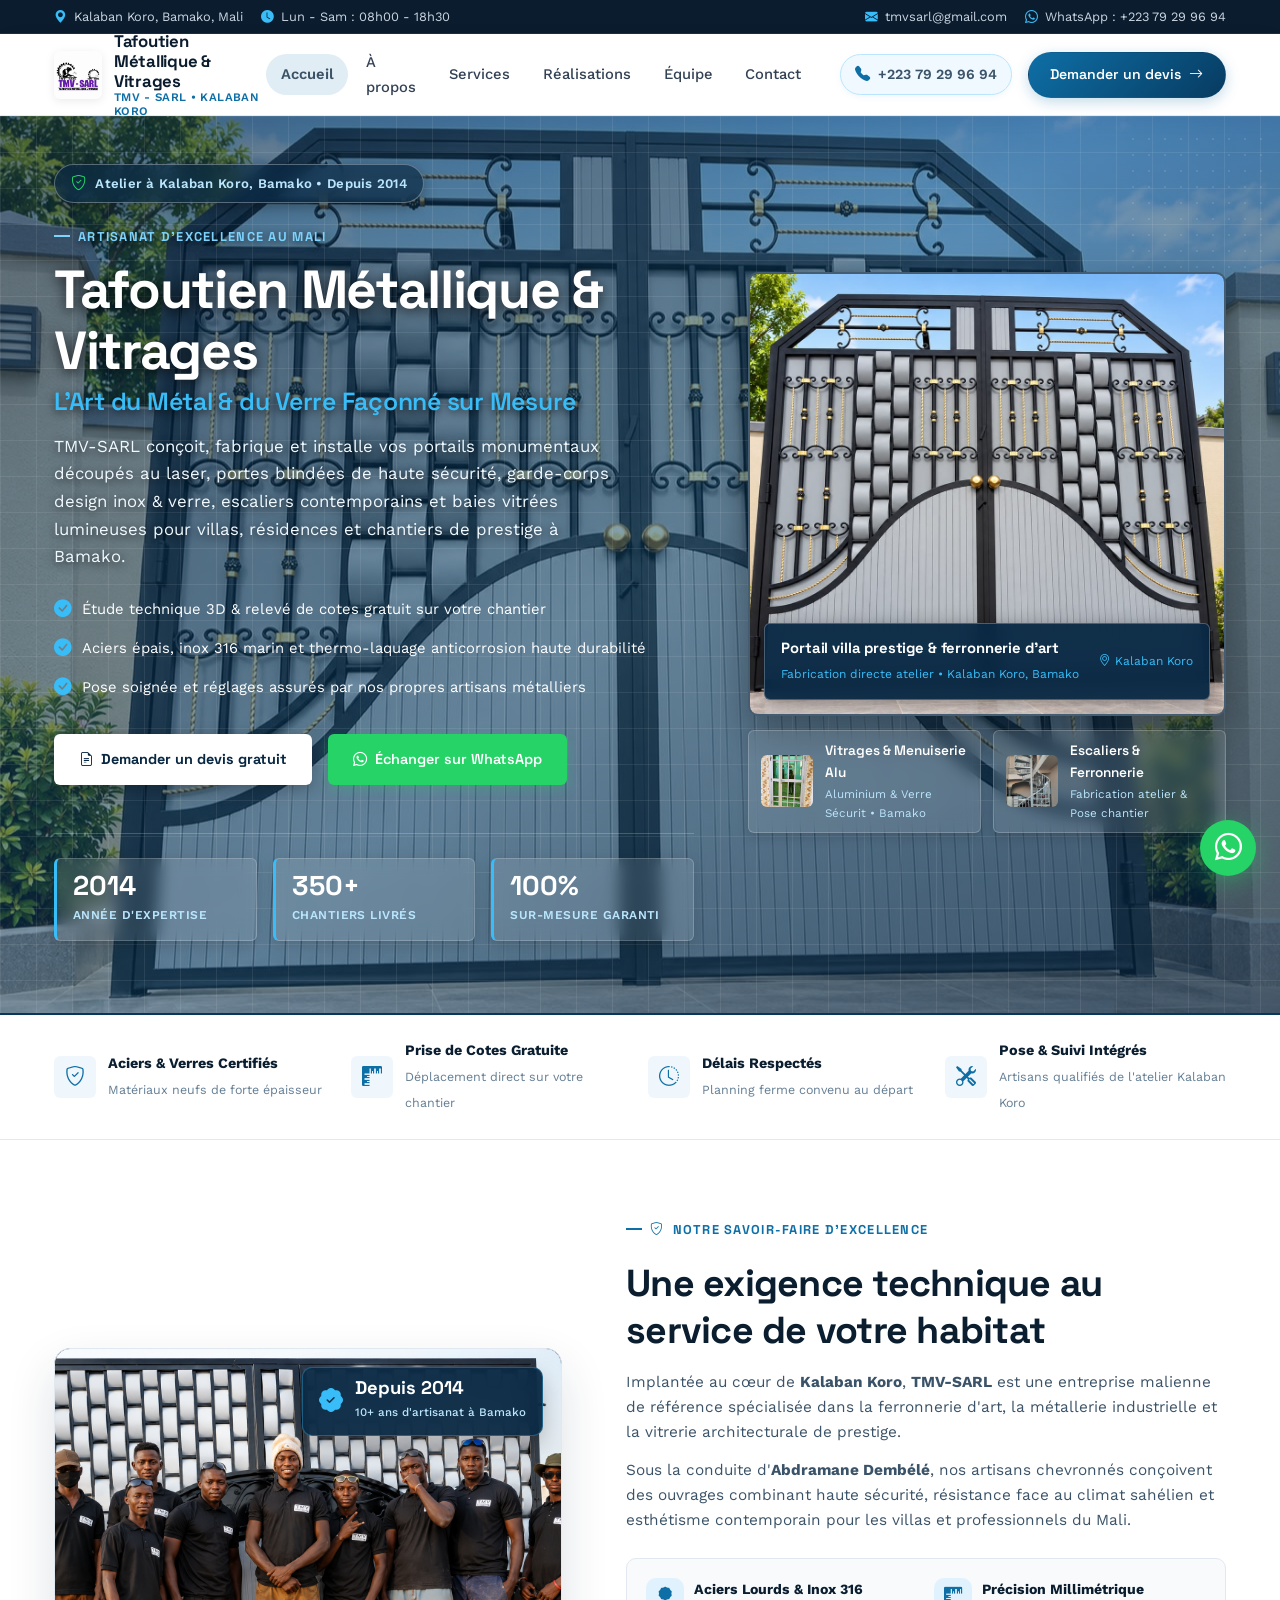
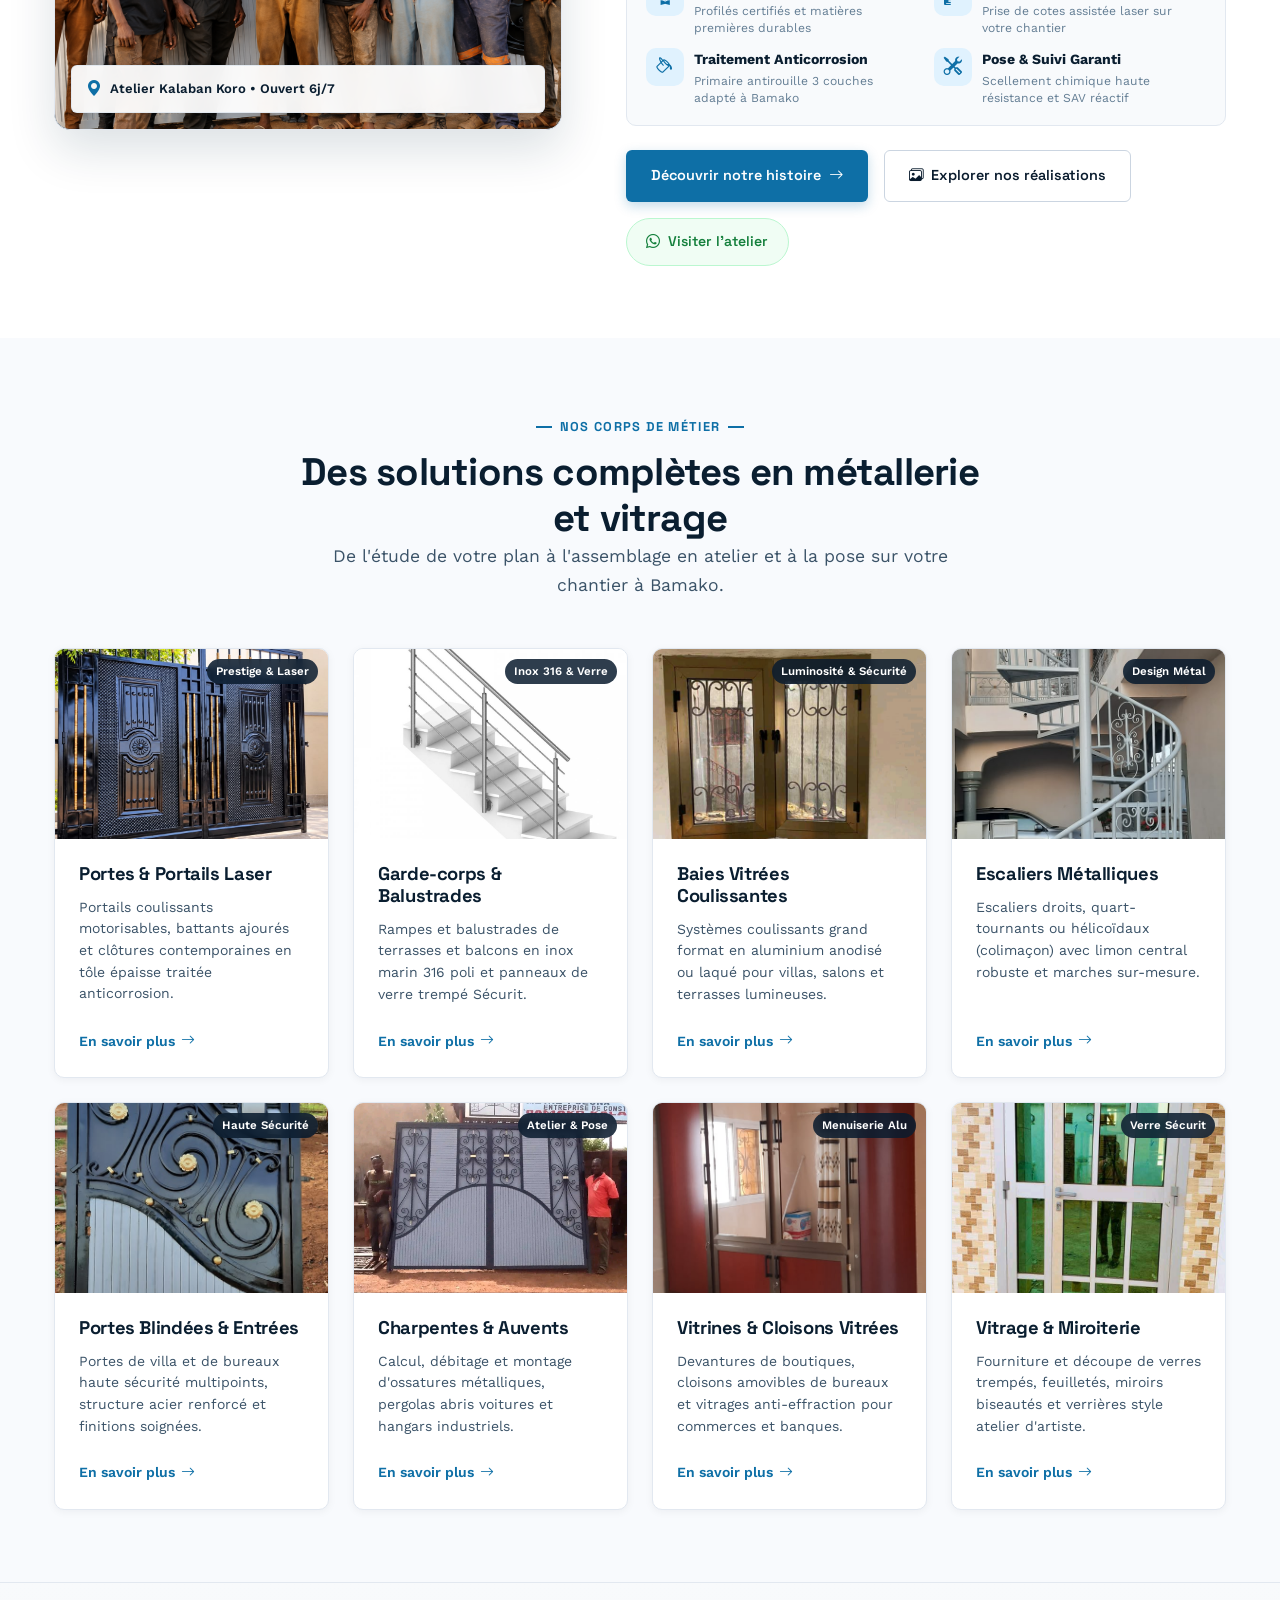
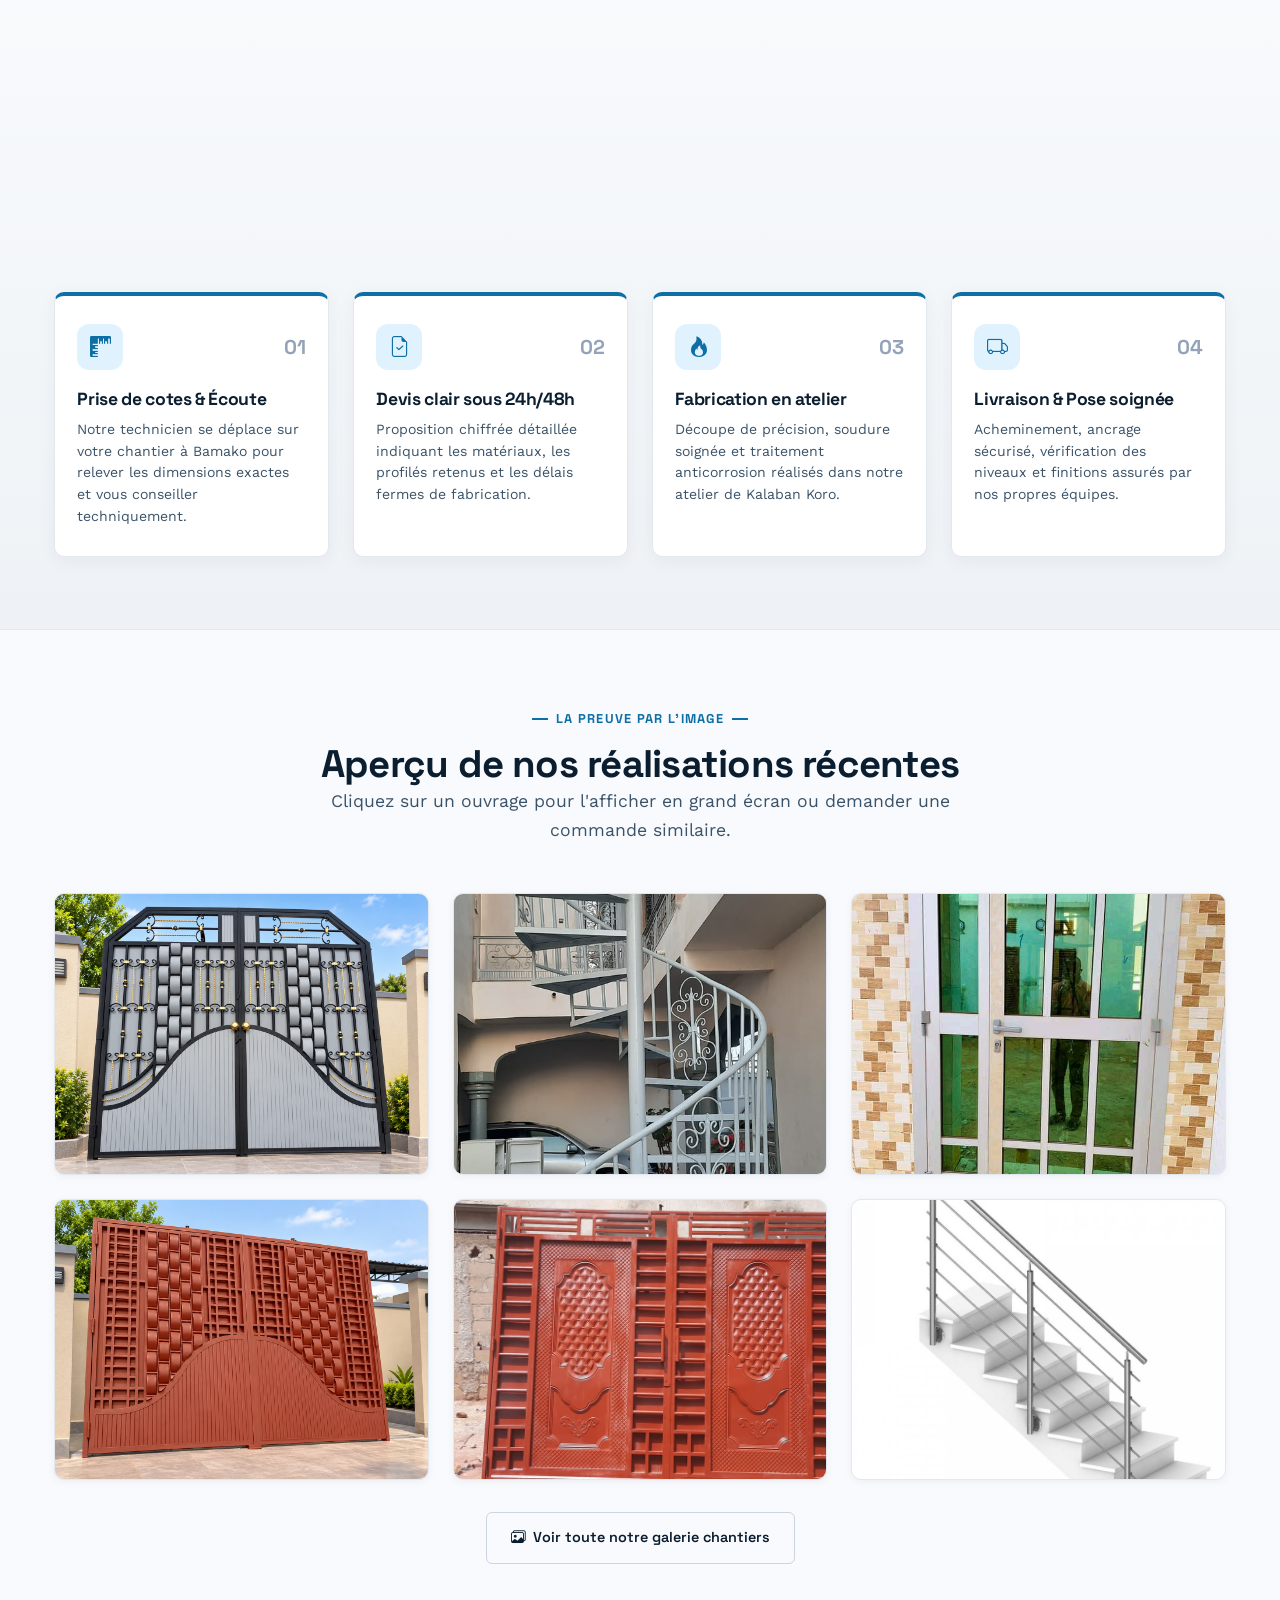
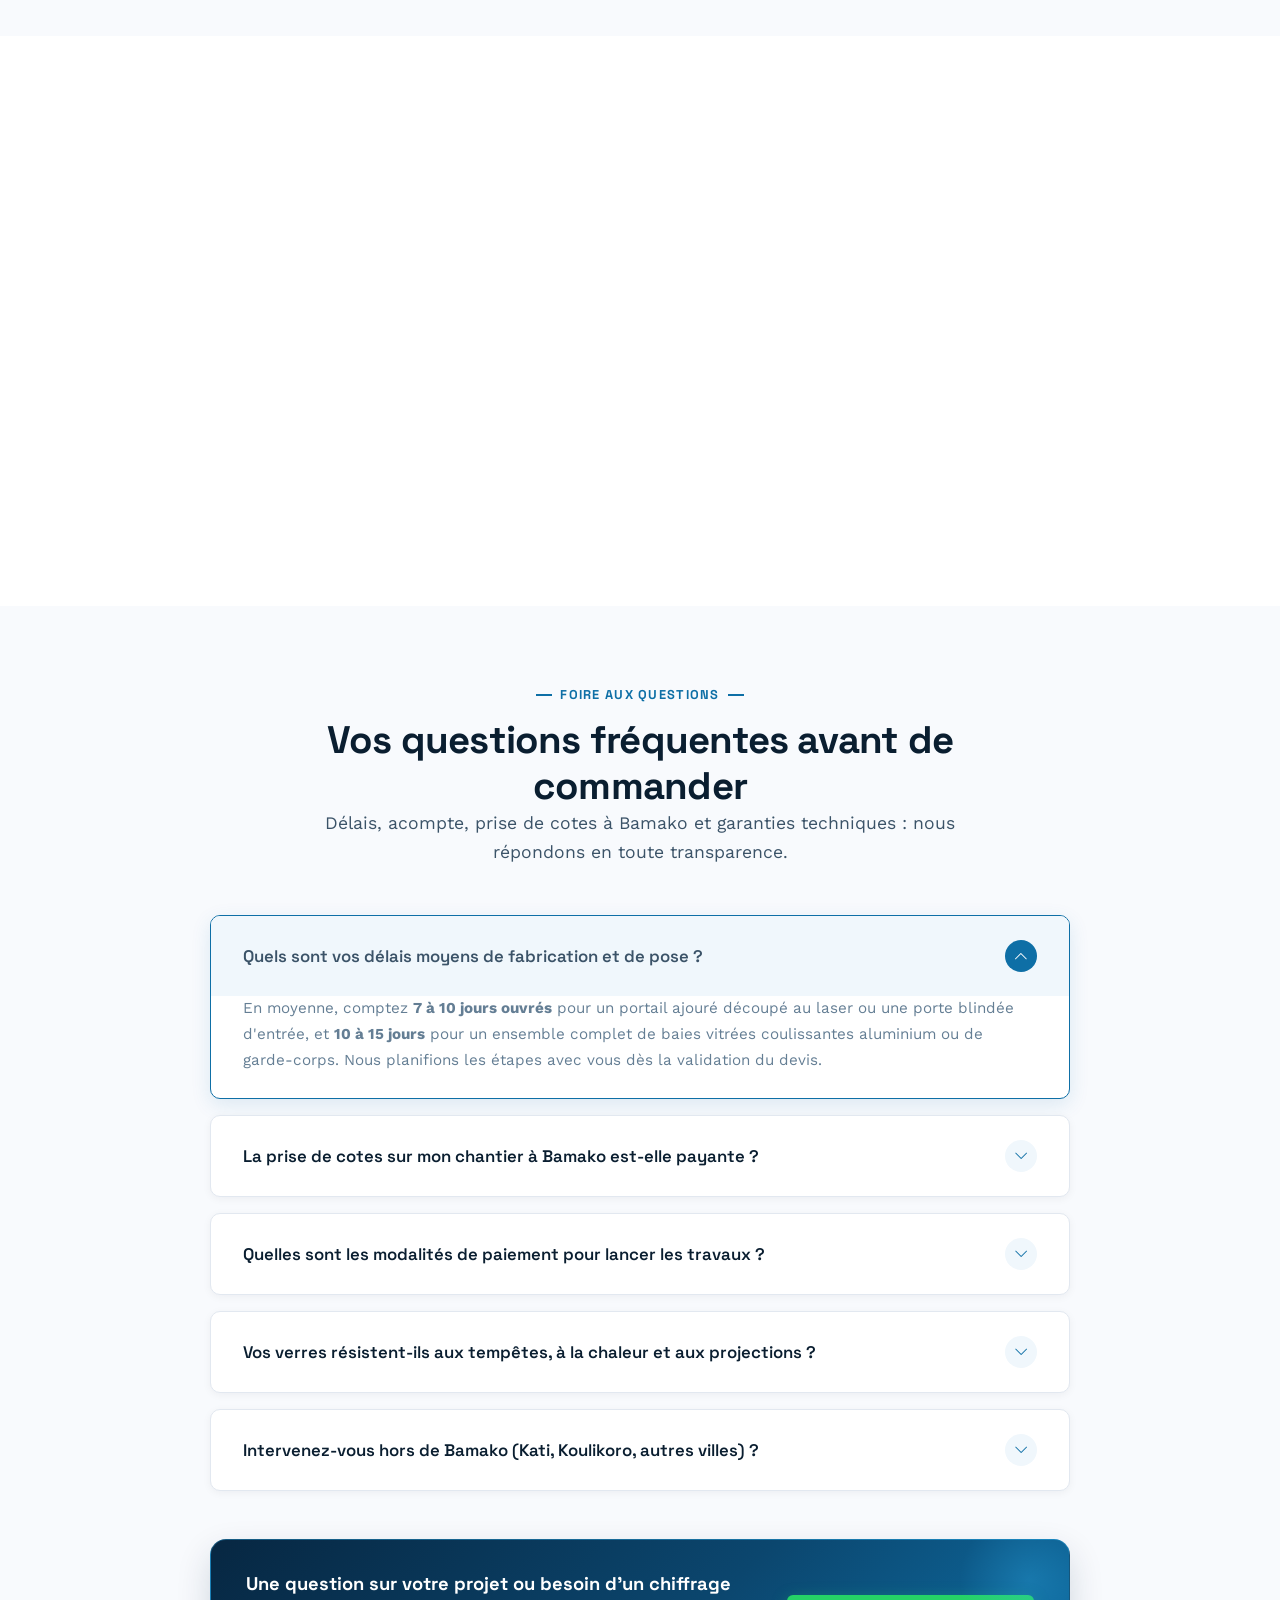
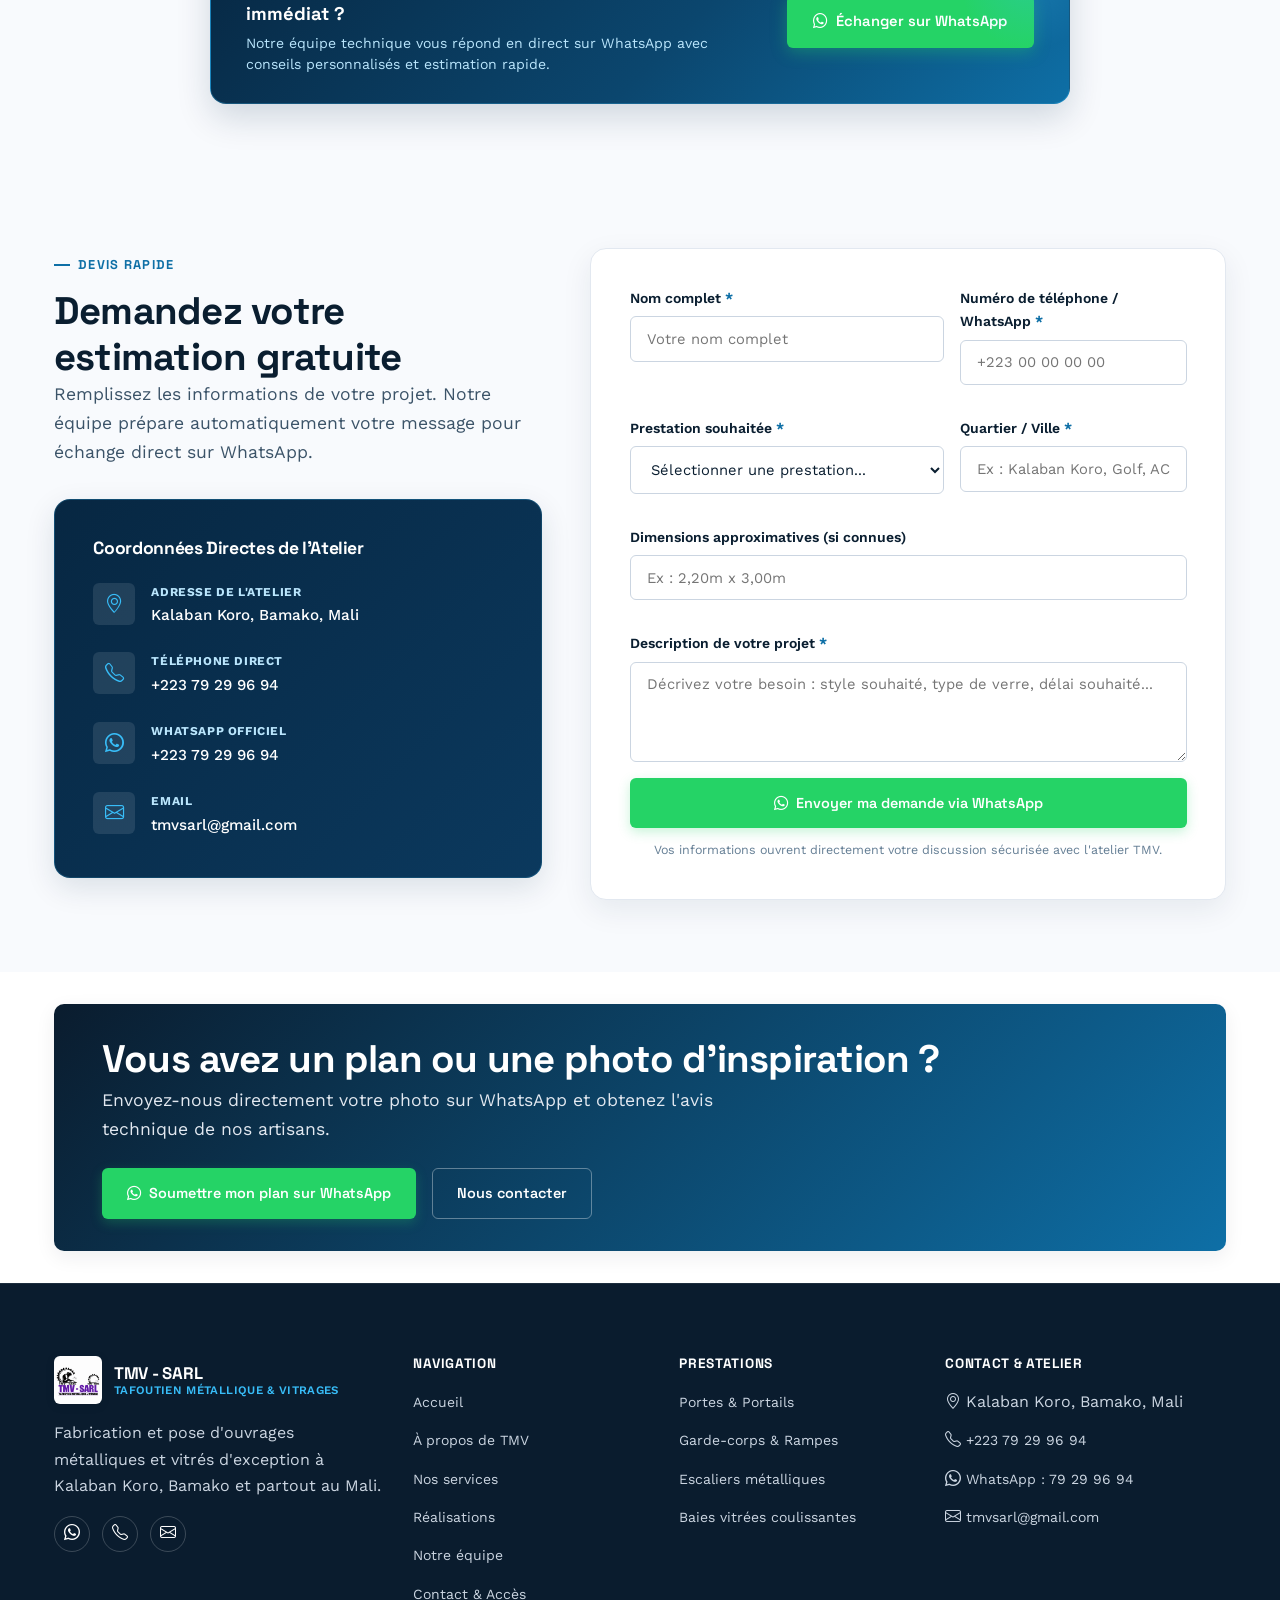
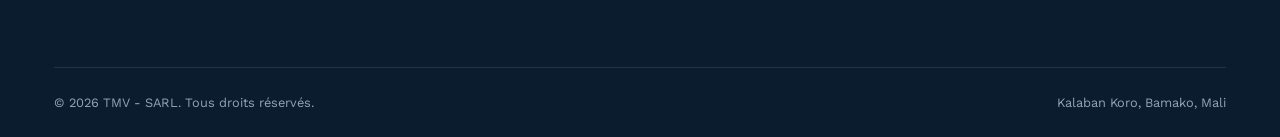
==== commit cb5add1b: "feat: barre de navigation mobile style Apple iOS et refonte executive de la section savoir-faire PC " ====
--- a/index.html
+++ b/index.html
@@ -304,24 +304,89 @@
       </div>
     </section>
 
-    <!-- ============ PRÉSENTATION RAPIDE ============ -->
-    <section id="apropos">
-      <div class="container split reveal">
-        <div class="split-media">
-          <div class="hero-showcase" style="border:none;box-shadow:var(--shadow-md);">
-            <img src="images/equipe/equipe.jpg" alt="L'atelier TMV à Kalaban Koro" style="height:360px;" />
-          </div>
-        </div>
-        <div>
-          <span class="eyebrow">Notre Savoir-Faire</span>
-          <h2>Une exigence technique au service de votre habitat</h2>
-          <p class="lede">Implantée à Kalaban Koro, <strong>TMV-SARL</strong> est une entreprise malienne spécialisée dans la ferronnerie d'art, la métallerie industrielle et la vitrerie architecturale.</p>
-          <p class="lede" style="margin-top:var(--space-3);">Sous la conduite d'<strong>Abdramane Dembélé</strong>, nos artisans conçoivent des ouvrages qui combinent haute sécurité, résistance face au climat sahélien et esthétisme contemporain pour particuliers et professionnels.</p>
+    <!-- ============ PRÉSENTATION RAPIDE & SAVOIR-FAIRE ============ -->
+    <section id="apropos" class="about-overview-section">
+      <div class="container">
+        <div class="about-overview-grid reveal">
           
-          <div style="display:flex;gap:var(--space-3);margin-top:var(--space-4);flex-wrap:wrap;">
-            <a href="a-propos.html" class="btn btn-outline-dark">Découvrir notre histoire</a>
-            <a href="realisations.html" class="btn btn-outline">Explorer nos réalisations</a>
-          </div>
+          <!-- Colonne média visuelle avec badges d'autorité -->
+          <div class="about-overview-media">
+            <div class="about-overview-frame">
+              <img src="images/equipe/equipe.jpg" alt="L'atelier de métallerie et vitrage TMV à Kalaban Koro, Bamako" class="about-overview-img" />
+              
+              <!-- Badge flottant d'expérience -->
+              <div class="about-badge-exp">
+                <div class="exp-icon"><i class="bi bi-patch-check-fill"></i></div>
+                <div class="exp-text">
+                  <strong>Depuis 2014</strong>
+                  <span>10+ ans d'artisanat à Bamako</span>
+                </div>
+              </div>
+
+              <!-- Ruban statut d'atelier opérationnel -->
+              <div class="about-badge-workshop">
+                <i class="bi bi-geo-alt-fill"></i>
+                <span>Atelier Kalaban Koro • Ouvert 6j/7</span>
+              </div>
+            </div>
+          </div>
+
+          <!-- Colonne contenu et arguments d'excellence -->
+          <div class="about-overview-content">
+            <span class="eyebrow"><i class="bi bi-shield-check"></i> Notre Savoir-Faire d'Excellence</span>
+            <h2>Une exigence technique au service de votre habitat</h2>
+            <p class="lede">Implantée au cœur de <strong>Kalaban Koro</strong>, <strong>TMV-SARL</strong> est une entreprise malienne de référence spécialisée dans la ferronnerie d'art, la métallerie industrielle et la vitrerie architecturale de prestige.</p>
+            <p class="lede" style="margin-top:var(--space-2);">Sous la conduite d'<strong>Abdramane Dembélé</strong>, nos artisans chevronnés conçoivent des ouvrages combinant haute sécurité, résistance face au climat sahélien et esthétisme contemporain pour les villas et professionnels du Mali.</p>
+            
+            <!-- Grille des 4 atouts maîtres -->
+            <div class="about-strengths-grid">
+              <div class="strength-item">
+                <div class="strength-icon"><i class="bi bi-award-fill"></i></div>
+                <div class="strength-text">
+                  <strong>Aciers Lourds &amp; Inox 316</strong>
+                  <span>Profilés certifiés et matières premières durables</span>
+                </div>
+              </div>
+
+              <div class="strength-item">
+                <div class="strength-icon"><i class="bi bi-rulers"></i></div>
+                <div class="strength-text">
+                  <strong>Précision Millimétrique</strong>
+                  <span>Prise de cotes assistée laser sur votre chantier</span>
+                </div>
+              </div>
+
+              <div class="strength-item">
+                <div class="strength-icon"><i class="bi bi-paint-bucket"></i></div>
+                <div class="strength-text">
+                  <strong>Traitement Anticorrosion</strong>
+                  <span>Primaire antirouille 3 couches adapté à Bamako</span>
+                </div>
+              </div>
+
+              <div class="strength-item">
+                <div class="strength-icon"><i class="bi bi-tools"></i></div>
+                <div class="strength-text">
+                  <strong>Pose &amp; Suivi Garanti</strong>
+                  <span>Scellement chimique haute résistance et SAV réactif</span>
+                </div>
+              </div>
+            </div>
+
+            <!-- Boutons d'action modernes et engageants -->
+            <div class="about-overview-actions">
+              <a href="a-propos.html" class="btn btn-primary">
+                Découvrir notre histoire <i class="bi bi-arrow-right"></i>
+              </a>
+              <a href="realisations.html" class="btn btn-outline-dark">
+                <i class="bi bi-images"></i> Explorer nos réalisations
+              </a>
+              <a href="https://wa.me/22379299694?text=Bonjour%20TMV,%20je%20souhaite%20visiter%20votre%20atelier%20%C3%A0%20Kalaban%20Koro." target="_blank" rel="noopener" class="btn btn-whatsapp-subtle">
+                <i class="bi bi-whatsapp"></i> Visiter l'atelier
+              </a>
+            </div>
+          </div>
+
         </div>
       </div>
     </section>
@@ -444,32 +509,47 @@
     </section>
 
     <!-- ============ PROCESSUS EN 4 ÉTAPES ============ -->
-    <section>
+    <section class="process-section">
       <div class="container">
         <div class="section-head center reveal">
           <span class="eyebrow">Méthode de Travail</span>
           <h2>Comment se déroule votre projet chez TMV ?</h2>
-          <p class="lede" style="margin-inline:auto;">Un processus éprouvé pour garantir le respect de vos cotes, de vos délais et de votre budget.</p>
+          <p class="lede" style="margin-inline:auto;">Un processus éprouvé et transparent pour garantir le respect de vos cotes, de vos délais et de votre budget à Bamako.</p>
         </div>
 
         <div class="process-grid reveal">
           <div class="process-step">
-            <span class="step-num">01</span>
+            <div class="process-step-header">
+              <div class="step-icon"><i class="bi bi-rulers"></i></div>
+              <span class="step-num">01</span>
+            </div>
             <h3>Prise de cotes &amp; Écoute</h3>
             <p>Notre technicien se déplace sur votre chantier à Bamako pour relever les dimensions exactes et vous conseiller techniquement.</p>
           </div>
+
           <div class="process-step">
-            <span class="step-num">02</span>
+            <div class="process-step-header">
+              <div class="step-icon"><i class="bi bi-file-earmark-check"></i></div>
+              <span class="step-num">02</span>
+            </div>
             <h3>Devis clair sous 24h/48h</h3>
             <p>Proposition chiffrée détaillée indiquant les matériaux, les profilés retenus et les délais fermes de fabrication.</p>
           </div>
+
           <div class="process-step">
-            <span class="step-num">03</span>
+            <div class="process-step-header">
+              <div class="step-icon"><i class="bi bi-fire"></i></div>
+              <span class="step-num">03</span>
+            </div>
             <h3>Fabrication en atelier</h3>
             <p>Découpe de précision, soudure soignée et traitement anticorrosion réalisés dans notre atelier de Kalaban Koro.</p>
           </div>
+
           <div class="process-step">
-            <span class="step-num">04</span>
+            <div class="process-step-header">
+              <div class="step-icon"><i class="bi bi-truck"></i></div>
+              <span class="step-num">04</span>
+            </div>
             <h3>Livraison &amp; Pose soignée</h3>
             <p>Acheminement, ancrage sécurisé, vérification des niveaux et finitions assurés par nos propres équipes.</p>
           </div>
@@ -683,16 +763,19 @@
         </div>
 
         <div class="faq-extra-help reveal">
-          <p style="margin:0 0 10px;color:var(--text-dark);font-weight:600;">Une question sur votre projet ou besoin d'un chiffrage immédiat ?</p>
-          <a href="https://wa.me/22379299694?text=Bonjour%20TMV,%20j'ai%20une%20question%20concernant%20mes%20travaux." target="_blank" rel="noopener" class="btn btn-whatsapp" style="display:inline-flex;">
-            <i class="bi bi-whatsapp"></i> Poser votre question sur WhatsApp
+          <div class="faq-extra-help-content">
+            <strong>Une question sur votre projet ou besoin d'un chiffrage immédiat ?</strong>
+            <p>Notre équipe technique vous répond en direct sur WhatsApp avec conseils personnalisés et estimation rapide.</p>
+          </div>
+          <a href="https://wa.me/22379299694?text=Bonjour%20TMV,%20j'ai%20une%20question%20concernant%20mes%20travaux." target="_blank" rel="noopener" class="btn btn-whatsapp">
+            <i class="bi bi-whatsapp"></i> Échanger sur WhatsApp
           </a>
         </div>
       </div>
     </section>
 
     <!-- ============ DEMANDE DE DEVIS WHATSAPP ============ -->
-    <section id="devis">
+    <section id="devis" class="bg-soft">
       <div class="container">
         <div class="grid grid-2 reveal" style="align-items:flex-start;gap:var(--space-6);">
           <div>
@@ -890,13 +973,33 @@
     <i class="bi bi-arrow-up"></i>
   </button>
 
-  <!-- Barre d'action mobile -->
-  <aside class="mobile-action-bar" aria-label="Contact rapide mobile">
-    <div class="mobile-action-grid">
-      <a href="tel:+22379299694" class="mobile-btn call"><i class="bi bi-telephone-fill"></i> Appeler</a>
-      <a href="https://wa.me/22379299694?text=Bonjour%20TMV,%20je%20souhaite%20un%20devis." target="_blank" rel="noopener" class="mobile-btn wa"><i class="bi bi-whatsapp"></i> WhatsApp Devis</a>
+  <!-- ============ BARRE DE NAVIGATION MOBILE APPLE ============ -->
+  <nav class="apple-tab-bar" aria-label="Navigation mobile principale">
+    <div class="apple-tab-nav">
+      <a href="index.html" class="apple-tab-item active" aria-current="page">
+        <i class="bi bi-house-door-fill apple-tab-icon"></i>
+        <span class="apple-tab-label">Accueil</span>
+      </a>
+      <a href="services.html" class="apple-tab-item">
+        <i class="bi bi-tools apple-tab-icon"></i>
+        <span class="apple-tab-label">Services</span>
+      </a>
+      <a href="#devis" class="apple-tab-item tab-highlight" title="Demander une estimation">
+        <div class="tab-highlight-bubble">
+          <i class="bi bi-file-earmark-text-fill"></i>
+        </div>
+        <span class="apple-tab-label">Devis</span>
+      </a>
+      <a href="realisations.html" class="apple-tab-item">
+        <i class="bi bi-images apple-tab-icon"></i>
+        <span class="apple-tab-label">Projets</span>
+      </a>
+      <a href="https://wa.me/22379299694?text=Bonjour%20TMV,%20je%20souhaite%20des%20informations." target="_blank" rel="noopener" class="apple-tab-item tab-whatsapp" title="Discuter sur WhatsApp">
+        <i class="bi bi-whatsapp apple-tab-icon"></i>
+        <span class="apple-tab-label">WhatsApp</span>
+      </a>
     </div>
-  </aside>
+  </nav>
 
   <script src="js/script.js"></script>
 </body>
--- a/css/style.css
+++ b/css/style.css
@@ -219,14 +219,18 @@
   top: 0;
   z-index: 1000;
   height: var(--header-h);
-  background: var(--white);
-  border-bottom: 1px solid var(--grey-200);
-  box-shadow: var(--shadow-sm);
-  transition: all 0.25s ease;
+  background: rgba(255, 255, 255, 0.95);
+  backdrop-filter: blur(16px);
+  -webkit-backdrop-filter: blur(16px);
+  border-bottom: 1px solid rgba(14, 111, 166, 0.12);
+  box-shadow: 0 4px 20px -2px rgba(7, 39, 66, 0.06);
+  transition: all 0.25s cubic-bezier(0.16, 1, 0.3, 1);
 }
 .site-header.is-scrolled {
-  height: 72px;
-  box-shadow: var(--shadow-md);
+  height: 70px;
+  background: rgba(255, 255, 255, 0.98);
+  box-shadow: 0 8px 30px -4px rgba(7, 39, 66, 0.12);
+  border-bottom-color: rgba(14, 111, 166, 0.2);
 }
 .nav-wrap {
   height: 100%;
@@ -240,14 +244,20 @@
   align-items: center;
   gap: 12px;
   color: var(--text-dark);
+  text-decoration: none;
+  transition: transform 0.2s ease;
+}
+.brand:hover {
+  transform: translateY(-1px);
 }
 .brand-logo {
   height: 48px;
   width: auto;
   object-fit: contain;
   border-radius: var(--radius-sm);
-}
-.brand-text { line-height: 1.15; }
+  filter: drop-shadow(0 2px 4px rgba(0, 0, 0, 0.08));
+}
+.brand-text { line-height: 1.2; }
 .brand-text strong {
   display: block;
   font-family: var(--font-head);
@@ -257,43 +267,34 @@
 }
 .brand-text span {
   display: block;
-  font-size: 0.75rem;
+  font-size: 0.72rem;
   color: var(--tmv-primary);
   font-weight: 600;
-  letter-spacing: 0.02em;
+  letter-spacing: 0.03em;
+  text-transform: uppercase;
 }
 
 .nav-primary { display: flex; align-items: center; gap: var(--space-4); }
 .nav-links { display: flex; align-items: center; gap: 4px; }
 .nav-links a {
-  color: var(--text-body);
-  font-size: 0.925rem;
+  color: #334155;
+  font-size: 0.92rem;
   font-weight: 500;
-  padding: 0.5rem 0.85rem;
-  border-radius: var(--radius-sm);
+  padding: 0.5rem 0.9rem;
+  border-radius: 999px;
   position: relative;
-  transition: color 0.2s ease;
+  transition: all 0.2s ease;
 }
 .nav-links a::after {
-  content: "";
-  position: absolute;
-  left: 0.85rem;
-  right: 0.85rem;
-  bottom: 0px;
-  height: 2px;
-  background: var(--tmv-primary);
-  transform: scaleX(0);
-  transition: transform 0.2s ease;
+  display: none;
 }
 .nav-links a:hover {
   color: var(--tmv-primary);
-}
-.nav-links a:hover::after,
-.nav-links a[aria-current="page"]::after {
-  transform: scaleX(1);
+  background: rgba(14, 111, 166, 0.08);
 }
 .nav-links a[aria-current="page"] {
-  color: var(--tmv-primary);
+  color: var(--tmv-primary-dark);
+  background: rgba(14, 111, 166, 0.12);
   font-weight: 600;
 }
 
@@ -301,18 +302,42 @@
 .nav-phone {
   display: inline-flex;
   align-items: center;
-  gap: 7px;
-  color: var(--tmv-dark);
-  font-size: 0.875rem;
+  gap: 8px;
+  color: var(--tmv-primary-dark);
+  font-size: 0.88rem;
   font-weight: 600;
   white-space: nowrap;
+  background: #F0F9FF;
+  border: 1px solid #BAE6FD;
+  padding: 7px 14px;
+  border-radius: 999px;
+  transition: all 0.2s ease;
+  box-shadow: 0 2px 6px rgba(14, 111, 166, 0.06);
 }
 .nav-phone i {
   color: var(--tmv-primary);
-  font-size: 1rem;
+  font-size: 0.95rem;
 }
 .nav-phone:hover {
+  background: #E0F2FE;
+  border-color: #38BDF8;
   color: var(--tmv-primary);
+  transform: translateY(-1px);
+  box-shadow: 0 4px 12px rgba(14, 111, 166, 0.12);
+}
+.nav-cta .btn-primary {
+  background: linear-gradient(135deg, #0E6FA6 0%, #073B61 100%);
+  color: var(--white);
+  border-radius: 999px;
+  padding: 0.65rem 1.35rem;
+  font-size: 0.88rem;
+  box-shadow: 0 4px 14px rgba(14, 111, 166, 0.25);
+  transition: all 0.25s ease;
+}
+.nav-cta .btn-primary:hover {
+  background: linear-gradient(135deg, #107bb8 0%, #084978 100%);
+  transform: translateY(-2px);
+  box-shadow: 0 6px 20px rgba(14, 111, 166, 0.38);
 }
 
 .nav-toggle {
@@ -421,7 +446,7 @@
   position: relative;
   overflow: hidden;
   background:
-    linear-gradient(135deg, rgba(7, 39, 66, 0.92) 0%, rgba(11, 70, 110, 0.86) 45%, rgba(7, 39, 66, 0.96) 100%),
+    linear-gradient(135deg, rgba(7, 39, 66, 0.65) 0%, rgba(11, 70, 110, 0.50) 50%, rgba(7, 39, 66, 0.72) 100%),
     url('../images/realisations/portail-villa-luxe-ferronnerie-dore-bamako.jpg') center/cover no-repeat;
   color: var(--white);
   padding-block: var(--space-6) var(--space-7);
@@ -466,9 +491,9 @@
   display: inline-flex;
   align-items: center;
   gap: 9px;
-  background: rgba(255, 255, 255, 0.12);
-  border: 1px solid rgba(255, 255, 255, 0.24);
-  box-shadow: 0 4px 14px rgba(0, 0, 0, 0.15);
+  background: rgba(7, 39, 66, 0.65);
+  border: 1px solid rgba(255, 255, 255, 0.3);
+  box-shadow: 0 4px 14px rgba(0, 0, 0, 0.3);
   padding: 6px 16px;
   border-radius: var(--radius-full);
   font-size: 0.825rem;
@@ -482,6 +507,7 @@
 
 .hero .eyebrow {
   color: #7DD3FC;
+  text-shadow: 0 2px 8px rgba(0, 0, 0, 0.7);
 }
 
 .hero h1 {
@@ -492,6 +518,7 @@
   margin-bottom: var(--space-3);
   letter-spacing: -0.025em;
   font-weight: 700;
+  text-shadow: 0 3px 14px rgba(0, 0, 0, 0.8);
 }
 .hero h1 .highlight {
   display: block;
@@ -500,13 +527,15 @@
   font-size: clamp(1.15rem, 2.1vw, 1.55rem);
   letter-spacing: -0.01em;
   margin-top: 6px;
+  text-shadow: 0 2px 10px rgba(0, 0, 0, 0.8);
 }
 .hero p.lede {
-  color: #E0F2FE;
+  color: #F0F9FF;
   margin-bottom: var(--space-4);
   font-size: 1.05rem;
   line-height: 1.65;
   max-width: 58ch;
+  text-shadow: 0 2px 10px rgba(0, 0, 0, 0.75);
 }
 
 /* Points clés de réassurance dans le hero */
@@ -727,6 +756,218 @@
   font-size: 0.78rem;
   color: var(--text-muted);
 }
+/* -------------------------------------------------------------------------
+   8. PRÉSENTATION DU SAVOIR-FAIRE & ATELIER (#apropos)
+   ------------------------------------------------------------------------- */
+.about-overview-section {
+  padding-block: var(--space-7);
+  background: var(--white);
+  position: relative;
+  overflow: hidden;
+}
+
+.about-overview-grid {
+  display: grid;
+  grid-template-columns: 1fr 1.18fr;
+  gap: clamp(2rem, 5vw, 4.5rem);
+  align-items: center;
+}
+
+/* Cadre média et badges */
+.about-overview-media {
+  position: relative;
+}
+
+.about-overview-frame {
+  position: relative;
+  border-radius: var(--radius-lg);
+  overflow: hidden;
+  box-shadow: 0 20px 48px rgba(7, 39, 66, 0.14);
+  border: 1px solid #E2E8F0;
+  background: #072742;
+}
+
+.about-overview-img {
+  width: 100%;
+  aspect-ratio: 4 / 3;
+  object-fit: cover;
+  display: block;
+  transition: transform 0.4s ease;
+}
+
+.about-overview-frame:hover .about-overview-img {
+  transform: scale(1.02);
+}
+
+/* Badge flottant d'expérience */
+.about-badge-exp {
+  position: absolute;
+  top: 18px;
+  right: 18px;
+  background: rgba(7, 39, 66, 0.92);
+  backdrop-filter: blur(12px);
+  -webkit-backdrop-filter: blur(12px);
+  border: 1px solid rgba(56, 189, 248, 0.35);
+  border-radius: var(--radius-md);
+  padding: 10px 16px;
+  color: var(--white);
+  display: flex;
+  align-items: center;
+  gap: 12px;
+  box-shadow: 0 10px 25px rgba(0, 0, 0, 0.25);
+  animation: floatSubtle 4s ease-in-out infinite;
+}
+
+@keyframes floatSubtle {
+  0%, 100% { transform: translateY(0); }
+  50% { transform: translateY(-4px); }
+}
+
+.about-badge-exp .exp-icon {
+  font-size: 1.5rem;
+  color: #38BDF8;
+}
+
+.about-badge-exp .exp-text strong {
+  display: block;
+  font-family: var(--font-head);
+  font-size: 1.15rem;
+  color: var(--white);
+  line-height: 1.1;
+}
+
+.about-badge-exp .exp-text span {
+  font-size: 0.72rem;
+  color: #BAE6FD;
+  font-weight: 500;
+}
+
+/* Badge statut atelier Kalaban Koro */
+.about-badge-workshop {
+  position: absolute;
+  bottom: 16px;
+  left: 16px;
+  right: 16px;
+  background: rgba(255, 255, 255, 0.94);
+  backdrop-filter: blur(10px);
+  -webkit-backdrop-filter: blur(10px);
+  border: 1px solid rgba(226, 232, 240, 0.9);
+  border-radius: var(--radius-sm);
+  padding: 10px 14px;
+  color: var(--text-dark);
+  font-size: 0.82rem;
+  font-weight: 600;
+  display: flex;
+  align-items: center;
+  gap: 8px;
+  box-shadow: 0 4px 16px rgba(7, 39, 66, 0.1);
+}
+
+.about-badge-workshop i {
+  color: var(--tmv-primary);
+  font-size: 1rem;
+}
+
+/* Colonne de contenu */
+.about-overview-content h2 {
+  font-size: clamp(1.65rem, 3.2vw, 2.35rem);
+  line-height: 1.25;
+  color: var(--text-dark);
+  margin-block: 0.5rem 1rem;
+  letter-spacing: -0.02em;
+}
+
+.about-overview-content p.lede {
+  font-size: 0.96rem;
+  color: var(--text-body);
+  line-height: 1.65;
+  margin: 0;
+}
+
+/* Grille des 4 atouts maîtres */
+.about-strengths-grid {
+  display: grid;
+  grid-template-columns: repeat(2, 1fr);
+  gap: 12px 16px;
+  margin-block: 1.5rem;
+  padding: 1.2rem;
+  background: #F8FAFC;
+  border: 1px solid #E2E8F0;
+  border-radius: var(--radius-md);
+}
+
+.strength-item {
+  display: flex;
+  align-items: flex-start;
+  gap: 10px;
+}
+
+.strength-icon {
+  width: 38px;
+  height: 38px;
+  border-radius: 10px;
+  background: #E0F2FE;
+  color: var(--tmv-primary);
+  display: flex;
+  align-items: center;
+  justify-content: center;
+  font-size: 1.15rem;
+  flex-shrink: 0;
+  transition: all 0.25s ease;
+}
+
+.strength-item:hover .strength-icon {
+  background: var(--tmv-primary);
+  color: var(--white);
+  transform: scale(1.08);
+}
+
+.strength-text strong {
+  display: block;
+  font-size: 0.88rem;
+  color: var(--text-dark);
+  font-weight: 700;
+  margin-bottom: 2px;
+}
+
+.strength-text span {
+  display: block;
+  font-size: 0.76rem;
+  color: var(--text-muted);
+  line-height: 1.35;
+}
+
+/* Boutons d'action */
+.about-overview-actions {
+  display: flex;
+  align-items: center;
+  gap: var(--space-3);
+  flex-wrap: wrap;
+  margin-top: 1.5rem;
+}
+
+.btn-whatsapp-subtle {
+  background: #F0FDF4;
+  color: #15803D;
+  border: 1.5px solid #BBF7D0;
+  padding: 0.72rem 1.2rem;
+  border-radius: 999px;
+  font-size: 0.88rem;
+  font-weight: 600;
+  display: inline-flex;
+  align-items: center;
+  gap: 8px;
+  transition: all 0.2s ease;
+  text-decoration: none;
+}
+
+.btn-whatsapp-subtle:hover {
+  background: #25D366;
+  color: var(--white);
+  border-color: #25D366;
+  box-shadow: 0 4px 14px rgba(37, 211, 102, 0.3);
+  transform: translateY(-2px);
+}
 
 /* -------------------------------------------------------------------------
    9. SERVICES & PRESTATIONS
@@ -805,43 +1046,79 @@
 }
 
 /* -------------------------------------------------------------------------
-   10. PROCESSUS DE RÉALISATION
+   10. PROCESSUS DE RÉALISATION ARCHITECTURAL
    ------------------------------------------------------------------------- */
+.process-section {
+  background: linear-gradient(180deg, #F8FAFC 0%, #EEF2F6 100%);
+  border-top: 1px solid var(--grey-200);
+  border-bottom: 1px solid var(--grey-200);
+  position: relative;
+}
 .process-grid {
   display: grid;
   grid-template-columns: repeat(4, 1fr);
   gap: var(--space-4);
+  position: relative;
 }
 .process-step {
   background: var(--white);
-  border: 1px solid var(--grey-200);
+  border: 1px solid #E2E8F0;
+  border-top: 4px solid var(--tmv-primary);
   border-radius: var(--radius-md);
-  padding: var(--space-4);
+  padding: 1.75rem 1.4rem;
   display: flex;
   flex-direction: column;
-  transition: border-color 0.2s ease, transform 0.2s ease;
-  box-shadow: var(--shadow-sm);
+  transition: all 0.28s cubic-bezier(0.16, 1, 0.3, 1);
+  box-shadow: 0 4px 18px rgba(7, 39, 66, 0.05);
+  position: relative;
 }
 .process-step:hover {
-  border-color: var(--tmv-primary);
-  transform: translateY(-2px);
+  border-color: #38BDF8;
+  border-top-color: var(--tmv-primary-dark);
+  transform: translateY(-6px);
+  box-shadow: 0 16px 32px rgba(14, 111, 166, 0.12);
+}
+.process-step-header {
+  display: flex;
+  align-items: center;
+  justify-content: space-between;
+  margin-bottom: 1.1rem;
+}
+.step-icon {
+  width: 46px;
+  height: 46px;
+  border-radius: 12px;
+  background: #E0F2FE;
+  color: var(--tmv-primary);
+  display: flex;
+  align-items: center;
+  justify-content: center;
+  font-size: 1.3rem;
+  transition: all 0.25s ease;
+}
+.process-step:hover .step-icon {
+  background: var(--tmv-primary);
+  color: var(--white);
+  transform: scale(1.08);
 }
 .step-num {
   font-family: var(--font-head);
-  font-size: 1.5rem;
+  font-size: 1.25rem;
   font-weight: 800;
-  color: var(--tmv-primary);
-  margin-bottom: var(--space-2);
-  display: inline-block;
+  color: #94A3B8;
+  letter-spacing: -0.02em;
 }
 .process-step h3 {
-  font-size: 1.05rem;
-  margin-bottom: var(--space-2);
+  font-size: 1.1rem;
+  color: var(--text-dark);
+  margin-bottom: 0.5rem;
+  line-height: 1.3;
 }
 .process-step p {
-  font-size: 0.875rem;
+  font-size: 0.88rem;
   color: var(--text-body);
   line-height: 1.55;
+  margin: 0;
 }
 
 /* -------------------------------------------------------------------------
@@ -1003,10 +1280,10 @@
    ------------------------------------------------------------------------- */
 .form-card {
   background: var(--white);
-  border: 1px solid var(--grey-200);
-  border-radius: var(--radius-md);
-  padding: var(--space-5);
-  box-shadow: var(--shadow-md);
+  border: 1px solid #E2E8F0;
+  border-radius: var(--radius-lg);
+  padding: clamp(1.5rem, 3vw, 2.5rem);
+  box-shadow: 0 10px 30px rgba(7, 39, 66, 0.08);
 }
 .form-grid {
   display: grid;
@@ -1027,16 +1304,17 @@
 }
 .field label .req { color: var(--tmv-primary); font-weight: 700; }
 .field input, .field select, .field textarea {
-  padding: 0.75rem 0.95rem;
-  border: 1px solid var(--grey-300);
+  padding: 0.8rem 1rem;
+  border: 1.5px solid #CBD5E1;
   border-radius: var(--radius-sm);
   background: var(--white);
   color: var(--text-dark);
-  transition: border-color 0.2s ease, box-shadow 0.2s ease;
+  font-size: 0.92rem;
+  transition: all 0.2s ease;
 }
 .field input:focus, .field select:focus, .field textarea:focus {
   border-color: var(--tmv-primary);
-  box-shadow: 0 0 0 3px var(--tmv-sky-soft);
+  box-shadow: 0 0 0 3px rgba(14, 111, 166, 0.15);
   outline: none;
 }
 .field textarea { resize: vertical; min-height: 100px; }
@@ -1052,29 +1330,30 @@
 .field.has-error .error-msg { display: block; }
 
 .contact-info-card {
-  background: var(--tmv-dark);
-  color: var(--white);
-  border-radius: var(--radius-md);
-  padding: var(--space-5);
+  background: linear-gradient(135deg, #072742 0%, #0B395E 100%);
+  color: var(--white);
+  border-radius: var(--radius-lg);
+  padding: clamp(1.5rem, 3vw, 2.5rem);
   display: flex;
   flex-direction: column;
   gap: var(--space-4);
-  box-shadow: var(--shadow-md);
+  box-shadow: 0 10px 30px rgba(7, 39, 66, 0.12);
+  border: 1px solid rgba(56, 189, 248, 0.2);
 }
 .info-row { display: flex; gap: var(--space-3); align-items: flex-start; }
 .info-row .ico {
-  width: 40px;
-  height: 40px;
+  width: 42px;
+  height: 42px;
   flex: 0 0 auto;
   border-radius: var(--radius-sm);
-  background: rgba(255, 255, 255, 0.08);
+  background: rgba(255, 255, 255, 0.1);
   display: flex;
   align-items: center;
   justify-content: center;
-  color: var(--tmv-sky);
-  font-size: 1.15rem;
-}
-.info-row strong { display: block; font-size: 0.75rem; color: var(--grey-300); text-transform: uppercase; letter-spacing: 0.05em; }
+  color: #38BDF8;
+  font-size: 1.2rem;
+}
+.info-row strong { display: block; font-size: 0.75rem; color: #BAE6FD; text-transform: uppercase; letter-spacing: 0.05em; }
 .info-row p, .info-row a { font-size: 0.95rem; color: var(--white); font-weight: 500; }
 .map-frame { border-radius: var(--radius-md); overflow: hidden; border: 1px solid var(--grey-200); box-shadow: var(--shadow-sm); }
 
@@ -1272,42 +1551,137 @@
   color: var(--tmv-primary);
 }
 
-.mobile-action-bar {
+/* =========================================================================
+   BARRE DE NAVIGATION MOBILE STYLE APPLE (iOS Glassmorphism Tab Bar)
+   ========================================================================= */
+.apple-tab-bar {
   display: none;
   position: fixed;
   bottom: 0;
   left: 0;
   right: 0;
-  z-index: 1400;
-  background: var(--white);
-  border-top: 1px solid var(--grey-200);
-  padding: 8px 12px;
-  box-shadow: 0 -4px 16px rgba(0, 0, 0, 0.08);
-}
-.mobile-action-grid {
-  display: grid;
-  grid-template-columns: 1fr 1.3fr;
-  gap: 8px;
-}
-.mobile-btn {
-  display: flex;
+  z-index: 1500;
+  background: rgba(255, 255, 255, 0.88);
+  backdrop-filter: blur(25px) saturate(190%);
+  -webkit-backdrop-filter: blur(25px) saturate(190%);
+  border-top: 0.5px solid rgba(15, 23, 42, 0.12);
+  box-shadow: 0 -4px 20px rgba(7, 39, 66, 0.08);
+  padding: 5px 10px calc(6px + env(safe-area-inset-bottom, 0px));
+}
+
+.apple-tab-nav {
+  display: flex;
+  align-items: flex-end;
+  justify-content: space-around;
+  max-width: 520px;
+  margin-inline: auto;
+  position: relative;
+}
+
+.apple-tab-item {
+  display: flex;
+  flex-direction: column;
   align-items: center;
   justify-content: center;
-  gap: 6px;
-  padding: 9px 12px;
-  border-radius: var(--radius-sm);
-  font-size: 0.85rem;
+  gap: 3px;
+  padding: 4px 6px;
+  color: #64748B;
+  text-decoration: none;
+  transition: all 0.2s cubic-bezier(0.16, 1, 0.3, 1);
+  min-width: 56px;
+  position: relative;
+  -webkit-tap-highlight-color: transparent;
+  border-radius: 12px;
+}
+
+.apple-tab-item:active {
+  transform: scale(0.92);
+}
+
+.apple-tab-icon {
+  font-size: 1.25rem;
+  line-height: 1;
+  transition: transform 0.2s ease, color 0.2s ease;
+}
+
+.apple-tab-label {
+  font-size: 0.68rem;
   font-weight: 600;
-  text-decoration: none;
-}
-.mobile-btn.call {
-  background: var(--grey-100);
-  color: var(--tmv-dark);
-  border: 1px solid var(--grey-300);
-}
-.mobile-btn.wa {
-  background: var(--whatsapp);
-  color: var(--white);
+  letter-spacing: -0.01em;
+  line-height: 1.1;
+  font-family: -apple-system, BlinkMacSystemFont, "SF Pro Text", "SF Pro Display", system-ui, sans-serif;
+}
+
+/* Onglet actif iOS */
+.apple-tab-item.active,
+.apple-tab-item[aria-current="page"] {
+  color: var(--tmv-primary);
+}
+
+.apple-tab-item.active .apple-tab-icon,
+.apple-tab-item[aria-current="page"] .apple-tab-icon {
+  color: var(--tmv-primary);
+  transform: scale(1.1);
+}
+
+.apple-tab-item.active::after,
+.apple-tab-item[aria-current="page"]::after {
+  content: "";
+  position: absolute;
+  bottom: -2px;
+  width: 14px;
+  height: 3px;
+  border-radius: 999px;
+  background: var(--tmv-primary);
+}
+
+/* Bouton Central Mis en Avant (Devis) */
+.apple-tab-item.tab-highlight {
+  margin-top: -16px;
+  padding-bottom: 2px;
+}
+
+.tab-highlight-bubble {
+  width: 48px;
+  height: 48px;
+  border-radius: 50%;
+  background: linear-gradient(135deg, #0E6FA6 0%, #073B61 100%);
+  color: var(--white);
+  display: flex;
+  align-items: center;
+  justify-content: center;
+  box-shadow: 0 6px 18px rgba(14, 111, 166, 0.42), 0 0 0 3px rgba(255, 255, 255, 0.95);
+  font-size: 1.3rem;
+  transition: all 0.25s cubic-bezier(0.16, 1, 0.3, 1);
+}
+
+.apple-tab-item.tab-highlight:active .tab-highlight-bubble {
+  transform: scale(0.92);
+  box-shadow: 0 2px 10px rgba(14, 111, 166, 0.3);
+}
+
+.apple-tab-item.tab-highlight .apple-tab-label {
+  color: #0E6FA6;
+  font-weight: 700;
+  margin-top: 3px;
+}
+
+/* Onglet WhatsApp Apple */
+.apple-tab-item.tab-whatsapp {
+  color: #15803D;
+}
+
+.apple-tab-item.tab-whatsapp .apple-tab-icon {
+  color: #25D366;
+}
+
+.apple-tab-item.tab-whatsapp:active {
+  color: #166534;
+}
+
+/* Compatibilité ancienne barre si présente */
+.mobile-action-bar {
+  display: none !important;
 }
 
 /* -------------------------------------------------------------------------
@@ -1393,10 +1767,57 @@
   .process-grid { grid-template-columns: 1fr; }
   .form-grid { grid-template-columns: 1fr; }
   
-  .mobile-action-bar { display: block; }
-  body { padding-bottom: 68px; }
-  .whatsapp-float { bottom: calc(var(--space-4) + 60px); }
-  .back-to-top { bottom: calc(var(--space-4) + 124px); }
+  .apple-tab-bar { display: block; }
+  .mobile-action-bar { display: none !important; }
+  body { padding-bottom: calc(72px + env(safe-area-inset-bottom, 0px)); }
+  .whatsapp-float { display: none !important; }
+  .back-to-top { bottom: calc(78px + env(safe-area-inset-bottom, 0px)) !important; right: 14px !important; width: 40px !important; height: 40px !important; font-size: 0.95rem !important; }
+
+  /* Section présentation & savoir-faire sur mobile */
+  .about-overview-grid {
+    grid-template-columns: 1fr;
+    gap: var(--space-4);
+  }
+  .about-overview-frame {
+    max-height: 290px;
+  }
+  .about-overview-img {
+    aspect-ratio: 16 / 10;
+  }
+  .about-badge-exp {
+    top: 10px;
+    right: 10px;
+    padding: 6px 12px;
+  }
+  .about-badge-exp .exp-icon {
+    font-size: 1.2rem;
+  }
+  .about-badge-exp .exp-text strong {
+    font-size: 0.92rem;
+  }
+  .about-badge-workshop {
+    bottom: 10px;
+    left: 10px;
+    right: 10px;
+    padding: 8px 10px;
+    font-size: 0.74rem;
+  }
+  .about-strengths-grid {
+    grid-template-columns: 1fr;
+    gap: 10px;
+    padding: 0.95rem;
+    margin-block: 1.1rem;
+  }
+  .about-overview-actions {
+    flex-direction: column;
+    width: 100%;
+    gap: 10px;
+  }
+  .about-overview-actions .btn {
+    width: 100%;
+    justify-content: center;
+    padding: 0.8rem 1.2rem;
+  }
 }
 
 @media (max-width: 560px) {
@@ -1461,7 +1882,58 @@
 
   /* Formulaire et footer */
   .footer-grid { grid-template-columns: 1fr; gap: var(--space-4); }
-  .gallery-grid { grid-template-columns: 1fr; }
+  .gallery-grid { grid-template-columns: 1fr; gap: 16px; }
+
+  /* Filtres galerie en carrousel tactile horizontal sans barre de défilement */
+  .filters {
+    display: flex;
+    flex-wrap: nowrap;
+    overflow-x: auto;
+    justify-content: flex-start;
+    padding: 4px 6px 12px;
+    margin-bottom: var(--space-4);
+    gap: 8px;
+    -webkit-overflow-scrolling: touch;
+    scrollbar-width: none;
+  }
+  .filters::-webkit-scrollbar { display: none; }
+  .filter-btn {
+    white-space: nowrap;
+    flex-shrink: 0;
+    padding: 0.45rem 1rem;
+    font-size: 0.8rem;
+  }
+
+  /* Captions de galerie toujours lisibles sur écran tactile mobile */
+  .gallery-item .gallery-caption {
+    opacity: 1;
+    background: linear-gradient(to top, rgba(7, 39, 66, 0.94) 0%, rgba(7, 39, 66, 0.5) 45%, transparent 100%);
+    padding: 10px 12px;
+  }
+  .gallery-caption strong {
+    font-size: 0.88rem;
+    line-height: 1.25;
+  }
+  .gallery-caption span {
+    font-size: 0.7rem;
+  }
+  .gallery-caption .zoom-icon {
+    width: 30px;
+    height: 30px;
+    font-size: 0.85rem;
+    top: 8px;
+    right: 8px;
+  }
+
+  /* Cartes de service et présentation DG sur mobile */
+  .service-thumb { height: 180px; }
+  .executive-profile { flex-direction: column; }
+  .executive-media img { height: 290px; }
+  .executive-content { padding: 18px 16px; }
+  .executive-pillars { grid-template-columns: 1fr; gap: 10px; }
+  .stat-grid-corporate { grid-template-columns: 1fr 1fr; gap: 10px; }
+  .stat-card-corporate { padding: 14px 12px; }
+  .stat-card-corporate .stat-num { font-size: 1.8rem; }
   
   /* Bouton flottant WhatsApp */
   .whatsapp-float {
@@ -1486,7 +1958,7 @@
 .page-banner {
   position: relative;
   background: 
-    linear-gradient(135deg, rgba(7, 39, 66, 0.92) 0%, rgba(11, 70, 110, 0.86) 45%, rgba(14, 111, 166, 0.92) 100%),
+    linear-gradient(135deg, rgba(7, 39, 66, 0.65) 0%, rgba(11, 70, 110, 0.50) 50%, rgba(14, 111, 166, 0.68) 100%),
     url('../images/realisations/portail-villa-noir-brillant-or-medaillon.jpg') center/cover no-repeat;
   padding-block: clamp(3.5rem, 6vw, 5.5rem);
   color: var(--white);
@@ -1511,15 +1983,16 @@
   gap: 8px;
   padding: 5px 14px;
   border-radius: 999px;
-  background: rgba(56, 189, 248, 0.15);
-  border: 1px solid rgba(56, 189, 248, 0.4);
+  background: rgba(7, 39, 66, 0.65);
+  border: 1px solid rgba(56, 189, 248, 0.5);
   color: #7DD3FC;
   font-size: 0.78rem;
   font-weight: 600;
   letter-spacing: 0.05em;
   text-transform: uppercase;
   margin-bottom: var(--space-3);
-  backdrop-filter: blur(4px);
+  backdrop-filter: blur(6px);
+  box-shadow: 0 4px 12px rgba(0, 0, 0, 0.25);
 }
 
 .page-banner h1 {
@@ -1527,13 +2000,15 @@
   font-size: clamp(2rem, 4vw, 3.2rem);
   margin-bottom: var(--space-2);
   line-height: 1.15;
+  text-shadow: 0 3px 14px rgba(0, 0, 0, 0.8);
 }
 
 .page-banner .lede {
-  color: #E0F2FE;
+  color: #F0F9FF;
   max-width: 680px;
   font-size: clamp(1rem, 1.5vw, 1.2rem);
   line-height: 1.6;
+  text-shadow: 0 2px 10px rgba(0, 0, 0, 0.75);
 }
 
 .breadcrumb {
@@ -1558,7 +2033,9 @@
   font-weight: 600;
 }
 
-/* Grille de stats d'entreprise (4 cartes) */
+/* -------------------------------------------------------------------------
+   GRILLE DE STATS D'ENTREPRISE (4 cartes exécutives)
+   ------------------------------------------------------------------------- */
 .stat-grid-corporate {
   display: grid;
   grid-template-columns: repeat(4, 1fr);
@@ -1567,57 +2044,184 @@
 }
 .stat-card-corporate {
   background: var(--white);
-  border: 1px solid var(--grey-200);
+  border: 1px solid #E2E8F0;
   border-top: 4px solid var(--tmv-primary);
   border-radius: var(--radius-md);
-  padding: var(--space-4);
-  box-shadow: var(--shadow-sm);
-  transition: transform 0.25s ease, box-shadow 0.25s ease, border-top-color 0.25s ease;
+  padding: 1.5rem 1.3rem;
+  box-shadow: 0 4px 18px rgba(7, 39, 66, 0.05);
+  transition: all 0.28s cubic-bezier(0.16, 1, 0.3, 1);
   position: relative;
-  overflow: hidden;
+  display: flex;
+  flex-direction: column;
 }
 .stat-card-corporate:hover {
-  transform: translateY(-4px);
-  box-shadow: var(--shadow-md);
-  border-top-color: #38BDF8;
+  transform: translateY(-5px);
+  box-shadow: 0 16px 32px rgba(14, 111, 166, 0.12);
+  border-color: #38BDF8;
+  border-top-color: var(--tmv-primary-dark);
+}
+.stat-card-top {
+  display: flex;
+  align-items: center;
+  justify-content: space-between;
+  margin-bottom: 0.85rem;
+}
+.stat-icon {
+  width: 44px;
+  height: 44px;
+  border-radius: 12px;
+  background: #E0F2FE;
+  color: var(--tmv-primary);
+  display: inline-flex;
+  align-items: center;
+  justify-content: center;
+  font-size: 1.3rem;
+  transition: all 0.25s ease;
+}
+.stat-card-corporate:hover .stat-icon {
+  background: var(--tmv-primary);
+  color: var(--white);
+  transform: scale(1.06);
 }
 .stat-card-corporate .stat-num {
   font-family: var(--font-head);
-  font-size: clamp(2rem, 3vw, 2.7rem);
-  font-weight: 700;
-  color: var(--tmv-primary-dark);
+  font-size: clamp(2rem, 3.2vw, 2.7rem);
+  font-weight: 800;
+  color: #072742;
   line-height: 1;
-  margin-bottom: 6px;
+  letter-spacing: -0.02em;
 }
 .stat-card-corporate strong {
   display: block;
+  font-size: 0.98rem;
+  color: var(--text-dark);
+  margin-bottom: 6px;
+  font-weight: 700;
+}
+.stat-card-corporate p {
+  font-size: 0.84rem;
+  color: var(--text-body);
+  line-height: 1.5;
+  margin: 0;
+}
+
+/* -------------------------------------------------------------------------
+   SECTION IDENTITÉ & PRÉSENTATION TMV
+   ------------------------------------------------------------------------- */
+.about-highlight-box {
+  background: linear-gradient(135deg, #F0F9FF 0%, #E0F2FE 100%);
+  border-left: 4px solid var(--tmv-primary);
+  border-radius: 0 var(--radius-md) var(--radius-md) 0;
+  padding: 1.25rem 1.4rem;
+  margin-block: var(--space-4);
+  box-shadow: 0 4px 14px rgba(14, 111, 166, 0.05);
+}
+.about-highlight-header {
+  display: flex;
+  align-items: center;
+  gap: 8px;
+  color: var(--tmv-primary-dark);
+  font-size: 0.98rem;
+  margin-bottom: 6px;
+}
+.about-highlight-header i {
+  color: var(--tmv-primary);
+  font-size: 1.2rem;
+}
+.about-highlight-box p {
+  font-size: 0.92rem;
+  color: #1E3A5F;
+  line-height: 1.6;
+  margin: 0;
+}
+.about-check-list {
+  display: grid;
+  grid-template-columns: repeat(2, 1fr);
+  gap: 10px 16px;
+  margin-block: var(--space-4);
+  list-style: none;
+  padding: 0;
+}
+.about-check-list li {
+  display: flex;
+  align-items: flex-start;
+  gap: 8px;
+  font-size: 0.9rem;
+  color: var(--text-dark);
+  font-weight: 500;
+  line-height: 1.45;
+}
+.about-check-list li i {
+  color: #10B981;
+  font-size: 1.05rem;
+  flex-shrink: 0;
+  margin-top: 1px;
+}
+.about-actions {
+  display: flex;
+  gap: var(--space-3);
+  margin-top: var(--space-4);
+  flex-wrap: wrap;
+}
+.about-media-card {
+  position: relative;
+  border-radius: var(--radius-lg);
+  overflow: hidden;
+  box-shadow: 0 16px 36px rgba(7, 39, 66, 0.14);
+  border: 1px solid #E2E8F0;
+  background: var(--white);
+}
+.about-media-card img {
+  width: 100%;
+  aspect-ratio: 4/3;
+  object-fit: cover;
+  display: block;
+}
+.about-media-badge {
+  position: absolute;
+  bottom: 14px;
+  left: 14px;
+  right: 14px;
+  background: rgba(7, 39, 66, 0.92);
+  border: 1px solid rgba(255, 255, 255, 0.2);
+  border-radius: var(--radius-md);
+  padding: 12px 16px;
+  color: var(--white);
+  backdrop-filter: blur(10px);
+  display: flex;
+  align-items: center;
+  justify-content: space-between;
+  gap: 12px;
+  flex-wrap: wrap;
+}
+.about-media-info strong {
+  display: block;
   font-size: 0.95rem;
-  color: var(--text-dark);
-  margin-bottom: 4px;
-}
-.stat-card-corporate p {
-  font-size: 0.82rem;
-  color: var(--text-muted);
-  line-height: 1.45;
-  margin: 0;
-}
-
-/* Timeline corporate */
+  color: var(--white);
+}
+.about-media-info span {
+  font-size: 0.78rem;
+  color: #BAE6FD;
+}
+
+/* -------------------------------------------------------------------------
+   TIMELINE CORPORATE (Historique d'ascension)
+   ------------------------------------------------------------------------- */
 .timeline-corporate {
   position: relative;
-  max-width: 840px;
+  max-width: 860px;
   margin: var(--space-6) auto 0;
-  padding-left: 32px;
+  padding-left: 36px;
 }
 .timeline-corporate::before {
   content: "";
   position: absolute;
   top: 10px;
   bottom: 10px;
-  left: 8px;
+  left: 10px;
   width: 3px;
-  background: linear-gradient(180deg, var(--tmv-primary) 0%, #38BDF8 100%);
-  border-radius: 2px;
+  background: linear-gradient(180deg, var(--tmv-primary) 0%, #38BDF8 60%, var(--tmv-sky) 100%);
+  border-radius: 3px;
 }
 .timeline-node {
   position: relative;
@@ -1630,51 +2234,119 @@
   content: "";
   position: absolute;
   left: -32px;
-  top: 14px;
+  top: 18px;
   width: 16px;
   height: 16px;
   border-radius: 50%;
   background: var(--white);
   border: 4px solid var(--tmv-primary);
-  box-shadow: 0 0 0 3px rgba(14, 111, 166, 0.25);
-  transition: transform 0.2s ease, border-color 0.2s ease;
+  box-shadow: 0 0 0 4px rgba(14, 111, 166, 0.2);
+  transition: all 0.25s ease;
+  z-index: 2;
 }
 .timeline-node:hover::before {
-  transform: scale(1.2);
+  transform: scale(1.25);
   border-color: #38BDF8;
+  box-shadow: 0 0 0 6px rgba(56, 189, 248, 0.35);
 }
 .timeline-card {
   background: var(--white);
-  border: 1px solid var(--grey-200);
+  border: 1px solid #E2E8F0;
+  border-left: 4px solid var(--tmv-primary);
   border-radius: var(--radius-md);
-  padding: var(--space-4) var(--space-5);
-  box-shadow: var(--shadow-sm);
-  transition: transform 0.2s ease, box-shadow 0.2s ease, border-color 0.2s ease;
+  padding: 1.6rem 1.8rem;
+  box-shadow: 0 4px 18px rgba(7, 39, 66, 0.05);
+  transition: all 0.25s ease;
 }
 .timeline-card:hover {
-  transform: translateX(4px);
-  box-shadow: var(--shadow-md);
-  border-color: var(--tmv-primary);
+  transform: translateX(6px);
+  box-shadow: 0 12px 28px rgba(14, 111, 166, 0.1);
+  border-color: #CBD5E1;
+  border-left-color: #38BDF8;
 }
 .timeline-date-pill {
-  display: inline-block;
-  padding: 3px 10px;
-  background: var(--tmv-sky-soft);
-  color: var(--tmv-primary-dark);
+  display: inline-flex;
+  align-items: center;
+  gap: 6px;
+  padding: 4px 12px;
+  background: linear-gradient(135deg, #072742 0%, #0E6FA6 100%);
+  color: var(--white);
   font-family: var(--font-head);
   font-weight: 700;
-  font-size: 0.8rem;
+  font-size: 0.82rem;
   border-radius: 999px;
+  margin-bottom: 10px;
+  box-shadow: 0 2px 6px rgba(7, 39, 66, 0.15);
+}
+.timeline-card h3 {
+  font-size: 1.18rem;
+  color: var(--text-dark);
   margin-bottom: 8px;
-}
-.timeline-card h3 {
+  line-height: 1.35;
+}
+.timeline-card p {
+  font-size: 0.92rem;
+  color: var(--text-body);
+  line-height: 1.6;
+  margin: 0;
+}
+
+/* -------------------------------------------------------------------------
+   CHARTE QUALITÉ EN 4 ENGAGEMENTS
+   ------------------------------------------------------------------------- */
+.quality-section {
+  position: relative;
+}
+.quality-grid {
+  display: grid;
+  grid-template-columns: repeat(4, 1fr);
+  gap: var(--space-4);
+  margin-top: var(--space-5);
+}
+.value-card {
+  background: var(--white);
+  border: 1px solid #E2E8F0;
+  border-top: 4px solid var(--tmv-primary);
+  border-radius: var(--radius-md);
+  padding: 1.8rem 1.4rem;
+  box-shadow: 0 4px 18px rgba(7, 39, 66, 0.05);
+  transition: all 0.28s cubic-bezier(0.16, 1, 0.3, 1);
+  display: flex;
+  flex-direction: column;
+}
+.value-card:hover {
+  transform: translateY(-6px);
+  border-color: #38BDF8;
+  border-top-color: var(--tmv-primary-dark);
+  box-shadow: 0 16px 32px rgba(14, 111, 166, 0.12);
+}
+.value-card .card-icon {
+  width: 52px;
+  height: 52px;
+  border-radius: 12px;
+  background: linear-gradient(135deg, #E0F2FE 0%, #BAE6FD 100%);
+  color: var(--tmv-primary);
+  display: flex;
+  align-items: center;
+  justify-content: center;
+  font-size: 1.4rem;
+  margin-bottom: 1.1rem;
+  transition: all 0.25s ease;
+}
+.value-card:hover .card-icon {
+  background: linear-gradient(135deg, var(--tmv-primary) 0%, var(--tmv-primary-dark) 100%);
+  color: var(--white);
+  transform: scale(1.08);
+}
+.value-card h3 {
   font-size: 1.15rem;
   color: var(--text-dark);
-  margin-bottom: 6px;
-}
-.timeline-card p {
-  font-size: 0.9rem;
-  color: var(--text-muted);
+  margin-bottom: 0.6rem;
+  line-height: 1.3;
+}
+.value-card p {
+  font-size: 0.88rem;
+  color: var(--text-body);
   line-height: 1.6;
   margin: 0;
 }
@@ -2005,19 +2677,61 @@
   margin: 0;
 }
 
-.faq-answer-inner strong {
-  color: var(--text-dark);
-}
-
 .faq-extra-help {
-  text-align: center;
-  margin-top: var(--space-5);
-  padding: var(--space-4);
-  background: var(--white);
-  border: 1px dashed var(--grey-300);
-  border-radius: var(--radius-md);
-  max-width: 680px;
+  margin-top: var(--space-6);
+  padding: 1.8rem 2.2rem;
+  background: linear-gradient(135deg, #072742 0%, #0B466E 55%, #0E6FA6 100%);
+  color: var(--white);
+  border-radius: var(--radius-lg);
+  max-width: 860px;
   margin-inline: auto;
+  box-shadow: 0 14px 34px rgba(7, 39, 66, 0.16);
+  border: 1px solid rgba(56, 189, 248, 0.3);
+  display: flex;
+  align-items: center;
+  justify-content: space-between;
+  gap: var(--space-4);
+  flex-wrap: wrap;
+  position: relative;
+  overflow: hidden;
+}
+
+.faq-extra-help::before {
+  content: "";
+  position: absolute;
+  top: -30px;
+  right: -30px;
+  width: 140px;
+  height: 140px;
+  background: radial-gradient(circle, rgba(56, 189, 248, 0.25) 0%, transparent 70%);
+  pointer-events: none;
+}
+
+.faq-extra-help-content {
+  flex: 1 1 320px;
+  text-align: left;
+}
+
+.faq-extra-help-content strong {
+  display: block;
+  font-family: var(--font-head);
+  font-size: 1.15rem;
+  color: var(--white);
+  margin-bottom: 4px;
+}
+
+.faq-extra-help-content p {
+  color: #BAE6FD;
+  font-size: 0.88rem;
+  margin: 0;
+  line-height: 1.45;
+}
+
+.faq-extra-help .btn-whatsapp {
+  padding: 0.85rem 1.6rem;
+  font-size: 0.92rem;
+  box-shadow: 0 4px 16px rgba(37, 211, 102, 0.35);
+  white-space: nowrap;
 }
 
 @media (max-width: 768px) {
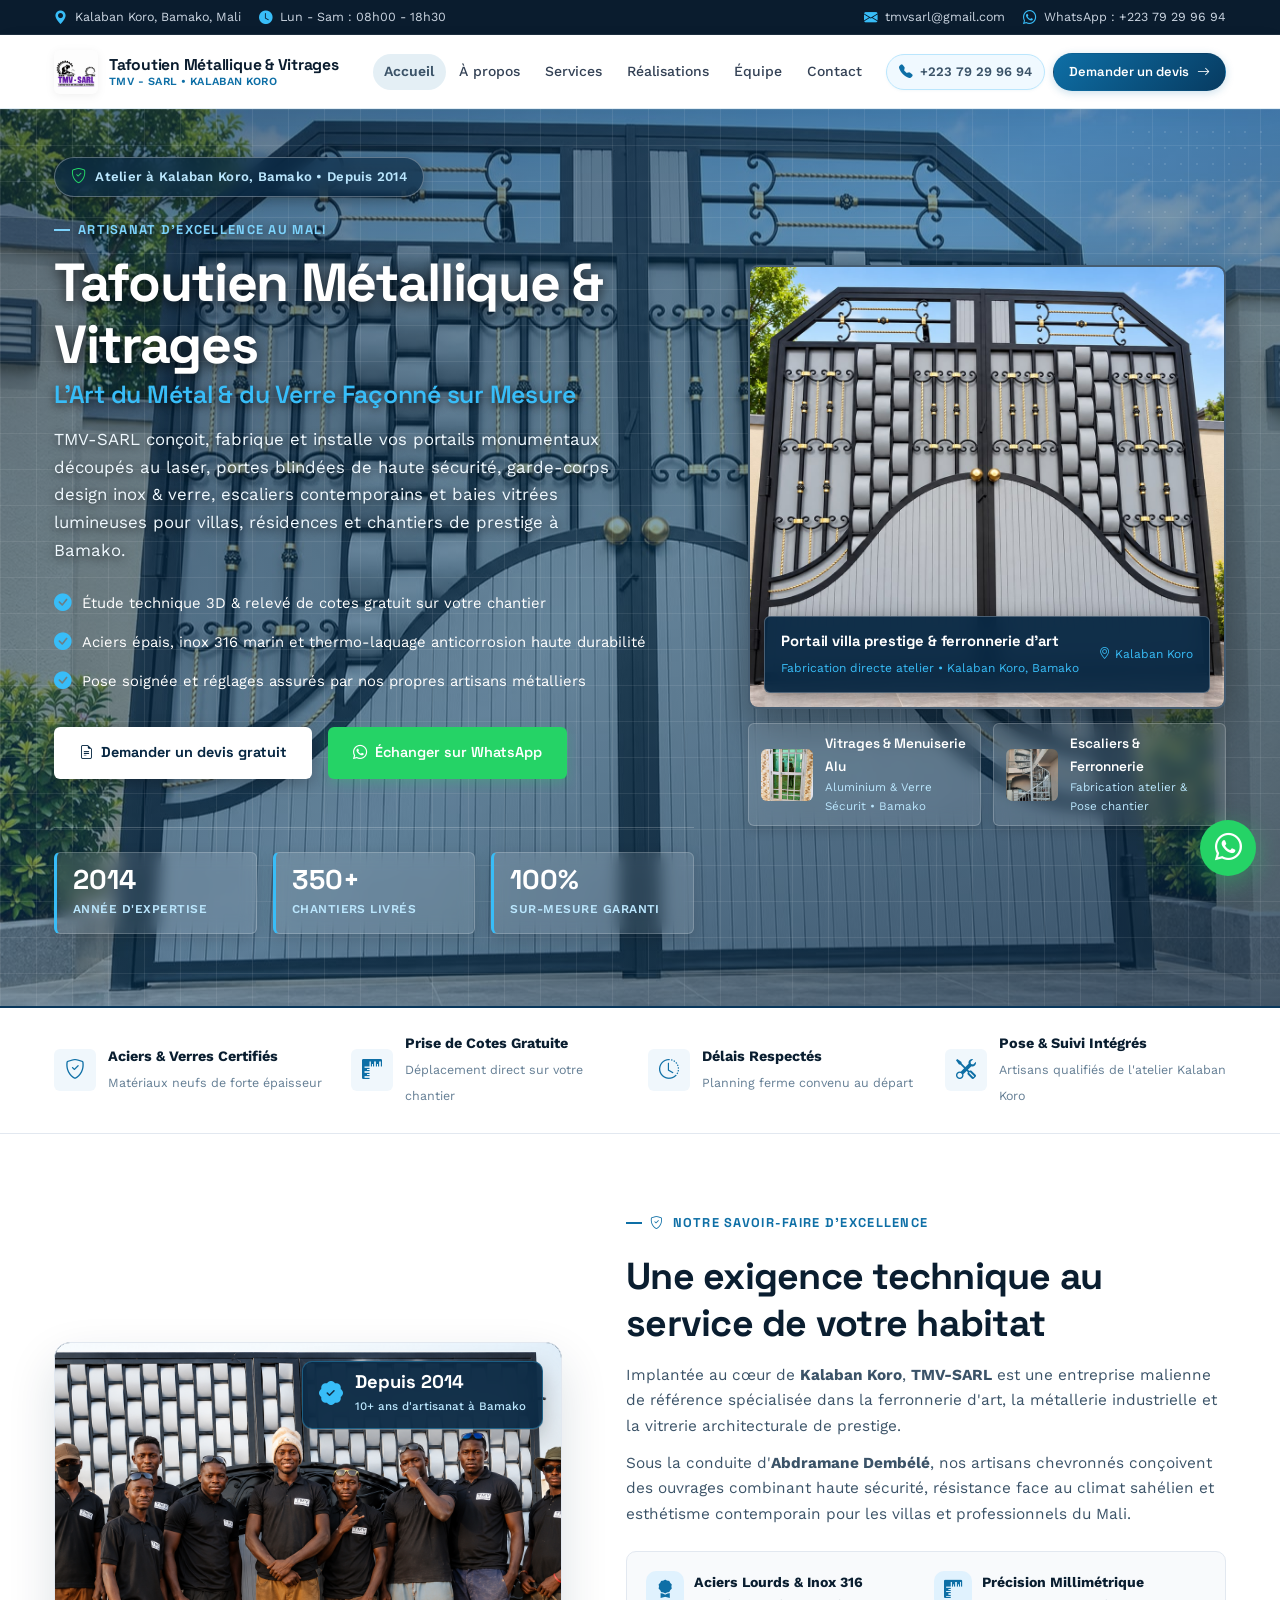
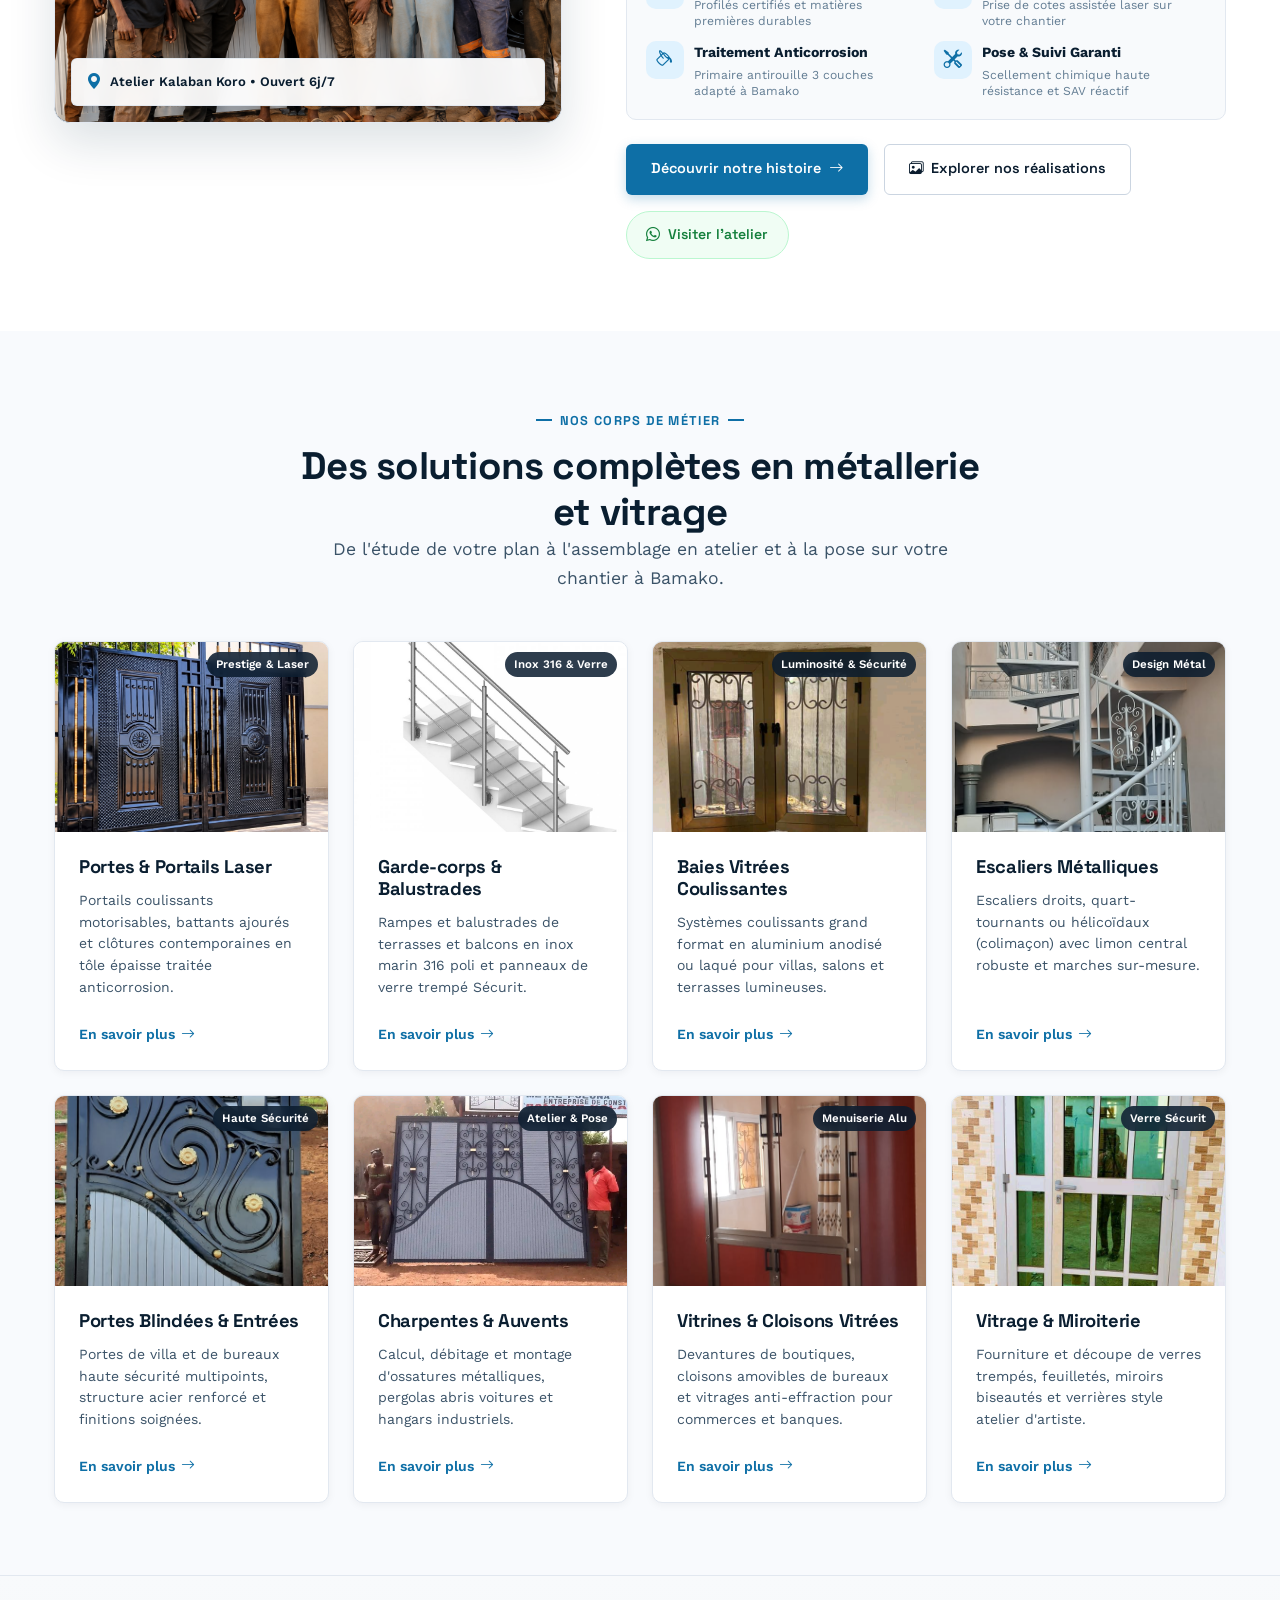
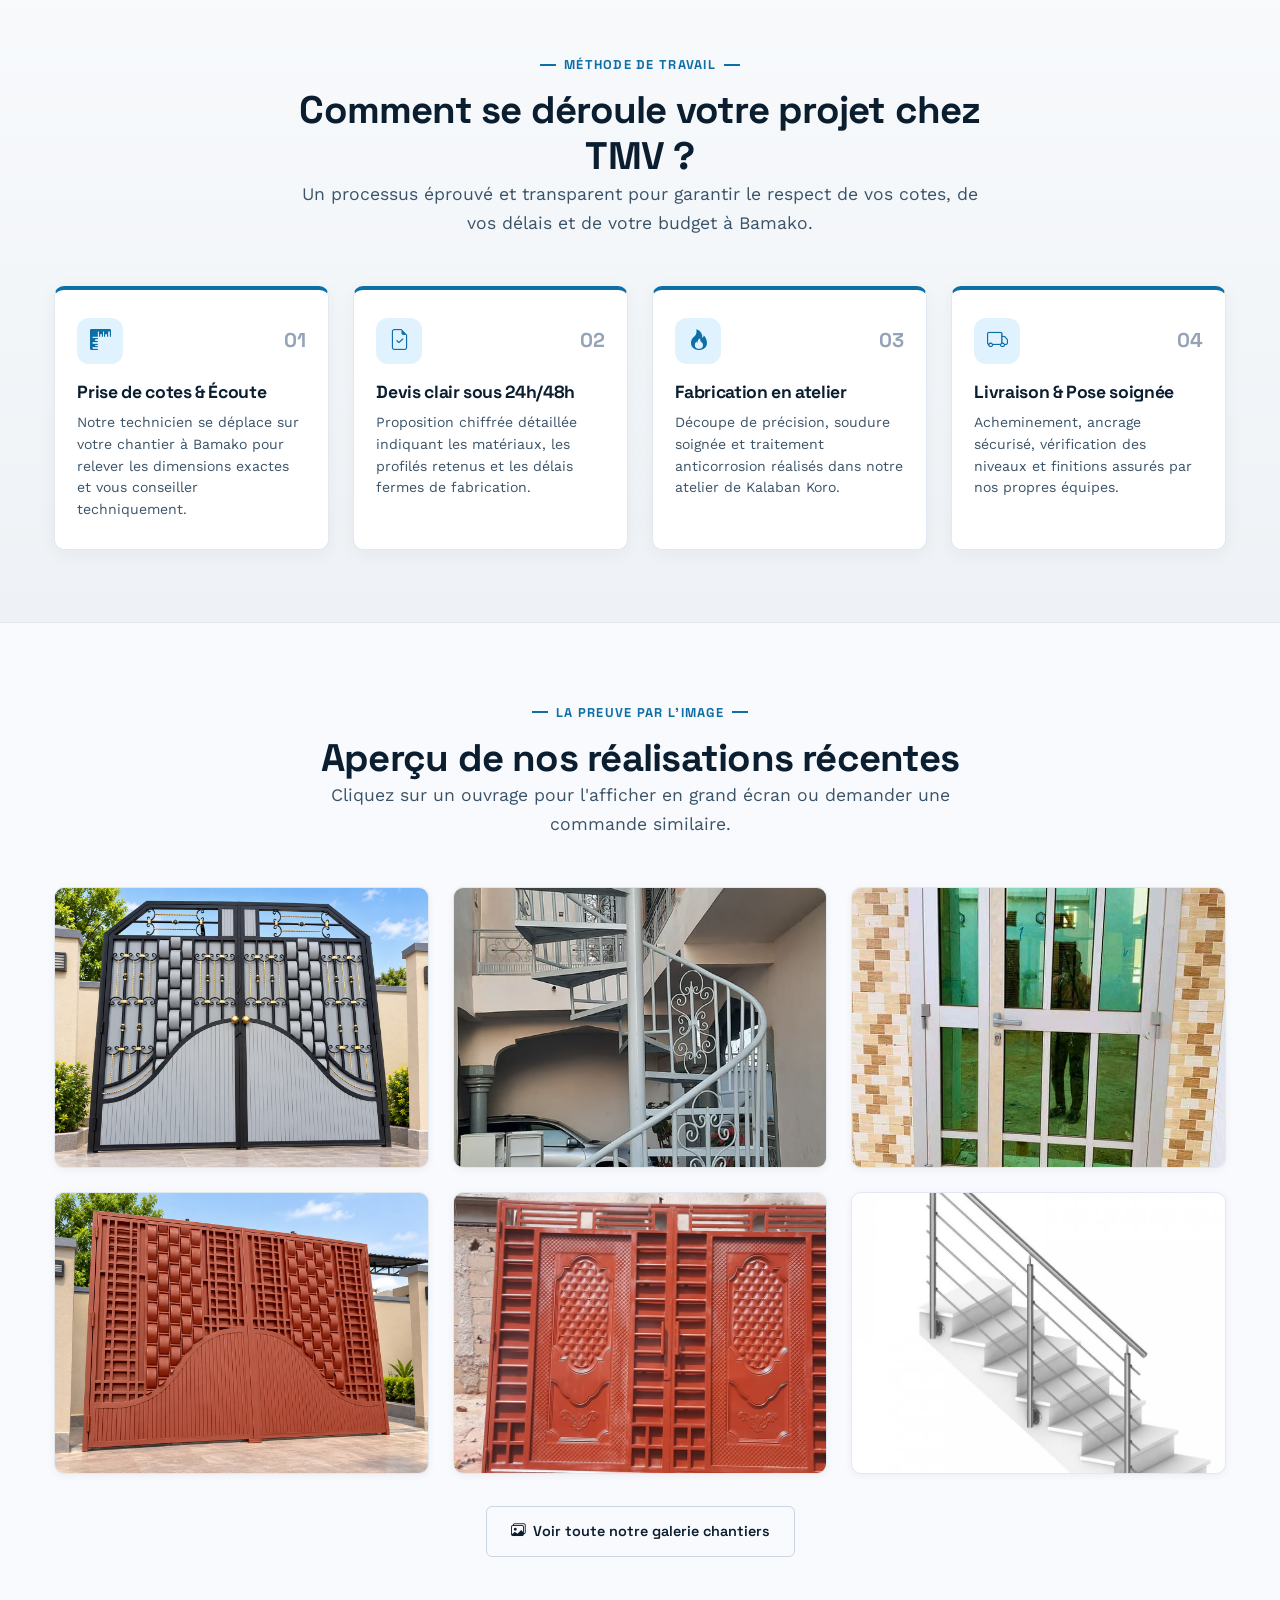
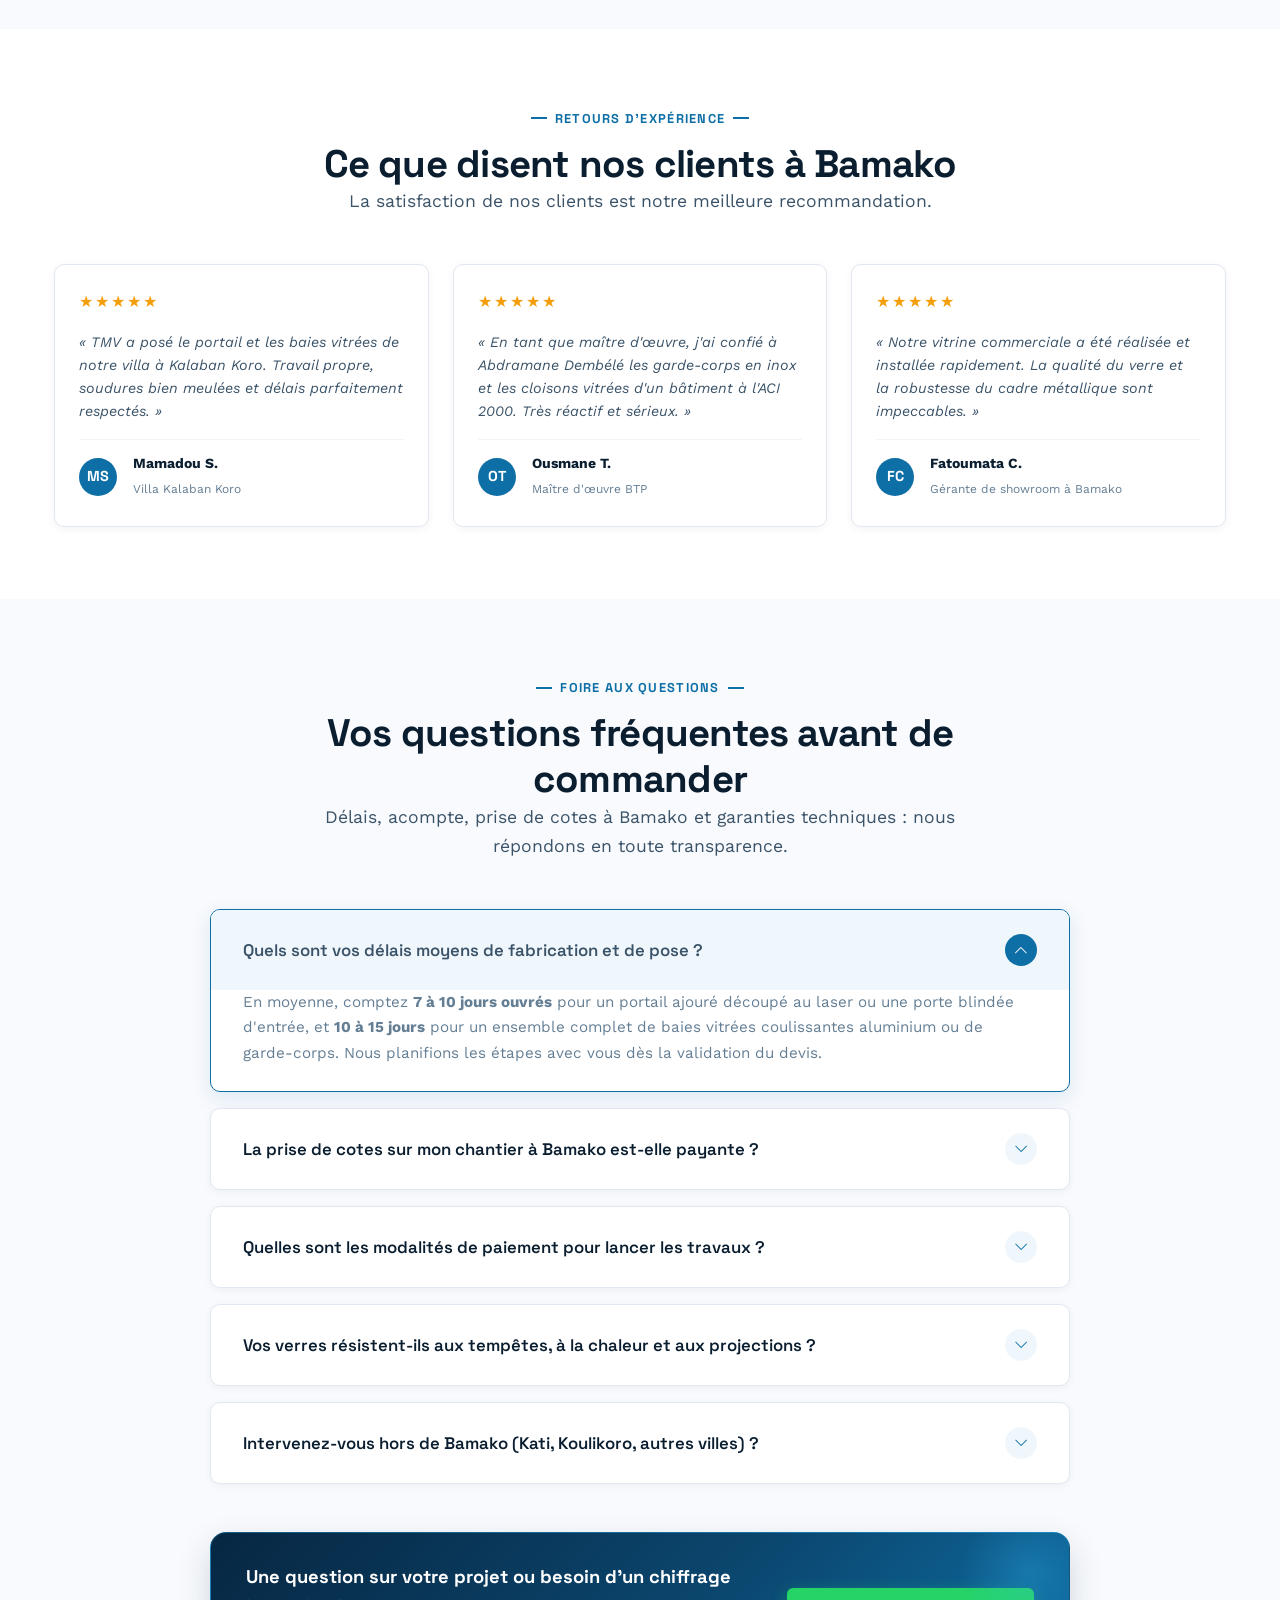
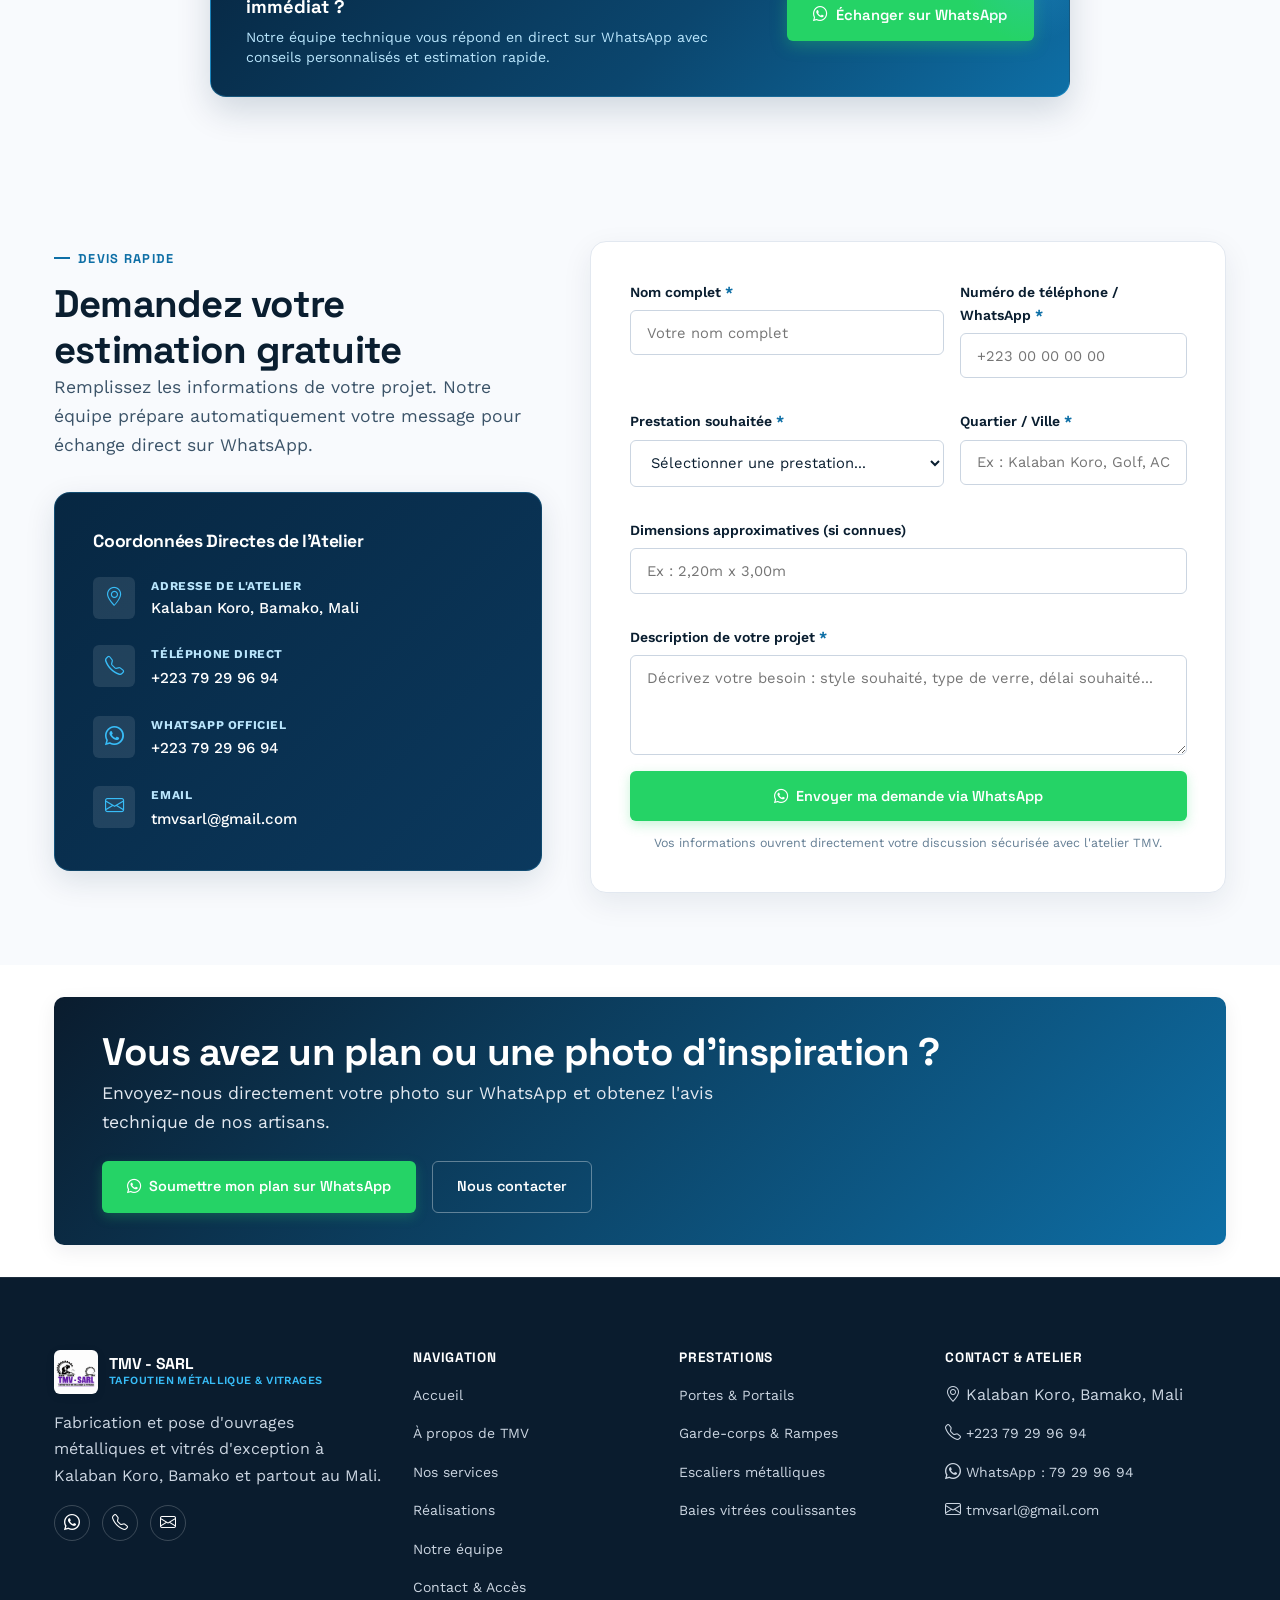
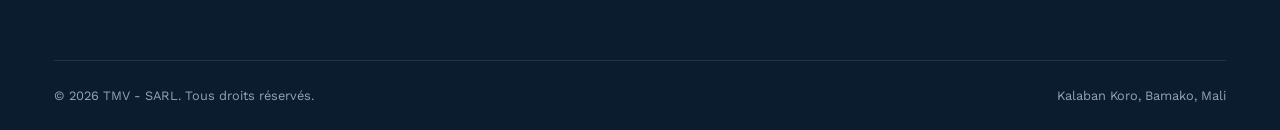
==== commit 38791892: "fix(header): refonte complete du header et de la navbar, elimination des retours a la ligne et des d" ====
--- a/index.html
+++ b/index.html
@@ -165,7 +165,7 @@
         </nav>
         <div class="nav-cta">
           <a href="tel:+22379299694" class="nav-phone" title="Appeler TMV au +223 79 29 96 94">
-            <i class="bi bi-telephone-fill"></i> +223 79 29 96 94
+            <i class="bi bi-telephone-fill"></i> <span>+223 79 29 96 94</span>
           </a>
           <a href="#devis" class="btn btn-primary">
             Demander un devis <i class="bi bi-arrow-right"></i>
--- a/css/style.css
+++ b/css/style.css
@@ -57,7 +57,7 @@
   --radius-lg: 16px;
   --radius-full: 9999px;
   --container: 1220px;
-  --header-h: 82px;
+  --header-h: 74px;
 
   /* Ombres réalistes */
   --shadow-sm: 0 2px 8px rgba(10, 28, 46, 0.05);
@@ -195,7 +195,7 @@
 .top-bar {
   background: var(--tmv-dark);
   color: var(--grey-300);
-  font-size: 0.8rem;
+  font-size: 0.78rem;
   padding-block: 6px;
   border-bottom: 1px solid rgba(255, 255, 255, 0.08);
 }
@@ -210,8 +210,10 @@
   display: inline-flex;
   align-items: center;
   gap: 7px;
-}
-.top-bar-item i { color: var(--tmv-sky); }
+  white-space: nowrap;
+}
+.top-bar-item i { color: var(--tmv-sky); font-size: 0.85rem; }
+.top-bar-item a { color: var(--grey-300); transition: color 0.2s ease; text-decoration: none; }
 .top-bar-item a:hover { color: var(--white); }
 
 .site-header {
@@ -219,139 +221,184 @@
   top: 0;
   z-index: 1000;
   height: var(--header-h);
-  background: rgba(255, 255, 255, 0.95);
-  backdrop-filter: blur(16px);
-  -webkit-backdrop-filter: blur(16px);
+  background: rgba(255, 255, 255, 0.96);
+  backdrop-filter: blur(18px);
+  -webkit-backdrop-filter: blur(18px);
   border-bottom: 1px solid rgba(14, 111, 166, 0.12);
-  box-shadow: 0 4px 20px -2px rgba(7, 39, 66, 0.06);
-  transition: all 0.25s cubic-bezier(0.16, 1, 0.3, 1);
+  box-shadow: 0 4px 20px -2px rgba(7, 39, 66, 0.05);
+  transition: height 0.25s ease, background 0.25s ease, box-shadow 0.25s ease;
 }
 .site-header.is-scrolled {
-  height: 70px;
+  height: 66px;
   background: rgba(255, 255, 255, 0.98);
-  box-shadow: 0 8px 30px -4px rgba(7, 39, 66, 0.12);
-  border-bottom-color: rgba(14, 111, 166, 0.2);
+  box-shadow: 0 6px 24px -2px rgba(7, 39, 66, 0.10);
+  border-bottom-color: rgba(14, 111, 166, 0.18);
 }
 .nav-wrap {
   height: 100%;
   display: flex;
   align-items: center;
   justify-content: space-between;
+  gap: 14px;
 }
 
 .brand {
-  display: flex;
-  align-items: center;
-  gap: 12px;
+  display: inline-flex;
+  align-items: center;
+  gap: 11px;
   color: var(--text-dark);
   text-decoration: none;
+  flex-shrink: 0;
   transition: transform 0.2s ease;
 }
 .brand:hover {
   transform: translateY(-1px);
 }
 .brand-logo {
-  height: 48px;
+  height: 44px;
   width: auto;
+  max-width: 48px;
   object-fit: contain;
   border-radius: var(--radius-sm);
-  filter: drop-shadow(0 2px 4px rgba(0, 0, 0, 0.08));
-}
-.brand-text { line-height: 1.2; }
+  filter: drop-shadow(0 2px 4px rgba(0, 0, 0, 0.06));
+  flex-shrink: 0;
+}
+.brand-text {
+  display: flex;
+  flex-direction: column;
+  justify-content: center;
+  line-height: 1.15;
+  white-space: nowrap;
+}
 .brand-text strong {
   display: block;
   font-family: var(--font-head);
-  font-size: 1.05rem;
+  font-size: 0.98rem;
+  font-weight: 700;
   letter-spacing: -0.015em;
   color: var(--tmv-dark);
+  white-space: nowrap !important;
 }
 .brand-text span {
   display: block;
-  font-size: 0.72rem;
+  font-size: 0.6875rem;
   color: var(--tmv-primary);
   font-weight: 600;
-  letter-spacing: 0.03em;
+  letter-spacing: 0.04em;
   text-transform: uppercase;
-}
-
-.nav-primary { display: flex; align-items: center; gap: var(--space-4); }
-.nav-links { display: flex; align-items: center; gap: 4px; }
+  white-space: nowrap !important;
+  margin-top: 2px;
+}
+
+.nav-primary {
+  display: flex;
+  align-items: center;
+  gap: 12px;
+  flex-shrink: 1;
+}
+.nav-links {
+  display: flex;
+  align-items: center;
+  gap: 2px;
+}
 .nav-links a {
   color: #334155;
-  font-size: 0.92rem;
+  font-size: 0.875rem;
   font-weight: 500;
-  padding: 0.5rem 0.9rem;
+  padding: 0.42rem 0.72rem;
   border-radius: 999px;
   position: relative;
-  transition: all 0.2s ease;
+  white-space: nowrap !important;
+  text-decoration: none;
+  transition: all 0.2s cubic-bezier(0.16, 1, 0.3, 1);
 }
 .nav-links a::after {
   display: none;
 }
 .nav-links a:hover {
   color: var(--tmv-primary);
-  background: rgba(14, 111, 166, 0.08);
+  background: rgba(14, 111, 166, 0.07);
 }
 .nav-links a[aria-current="page"] {
   color: var(--tmv-primary-dark);
-  background: rgba(14, 111, 166, 0.12);
+  background: rgba(14, 111, 166, 0.11);
   font-weight: 600;
 }
 
-.nav-cta { display: flex; align-items: center; gap: var(--space-3); }
+.nav-cta {
+  display: flex;
+  align-items: center;
+  gap: 8px;
+  flex-shrink: 0;
+}
 .nav-phone {
   display: inline-flex;
   align-items: center;
-  gap: 8px;
+  gap: 7px;
   color: var(--tmv-primary-dark);
-  font-size: 0.88rem;
+  font-size: 0.8125rem;
   font-weight: 600;
-  white-space: nowrap;
+  white-space: nowrap !important;
   background: #F0F9FF;
   border: 1px solid #BAE6FD;
-  padding: 7px 14px;
+  padding: 6px 12px;
   border-radius: 999px;
+  text-decoration: none;
   transition: all 0.2s ease;
-  box-shadow: 0 2px 6px rgba(14, 111, 166, 0.06);
+  box-shadow: 0 1px 3px rgba(14, 111, 166, 0.05);
 }
 .nav-phone i {
   color: var(--tmv-primary);
-  font-size: 0.95rem;
+  font-size: 0.85rem;
 }
 .nav-phone:hover {
   background: #E0F2FE;
   border-color: #38BDF8;
   color: var(--tmv-primary);
   transform: translateY(-1px);
-  box-shadow: 0 4px 12px rgba(14, 111, 166, 0.12);
+  box-shadow: 0 3px 8px rgba(14, 111, 166, 0.12);
 }
 .nav-cta .btn-primary {
   background: linear-gradient(135deg, #0E6FA6 0%, #073B61 100%);
   color: var(--white);
   border-radius: 999px;
-  padding: 0.65rem 1.35rem;
-  font-size: 0.88rem;
-  box-shadow: 0 4px 14px rgba(14, 111, 166, 0.25);
-  transition: all 0.25s ease;
+  padding: 7px 15px;
+  font-size: 0.8125rem;
+  font-weight: 600;
+  text-decoration: none;
+  white-space: nowrap !important;
+  box-shadow: 0 2px 8px rgba(14, 111, 166, 0.22);
+  transition: all 0.2s ease;
 }
 .nav-cta .btn-primary:hover {
   background: linear-gradient(135deg, #107bb8 0%, #084978 100%);
-  transform: translateY(-2px);
-  box-shadow: 0 6px 20px rgba(14, 111, 166, 0.38);
+  transform: translateY(-1px);
+  box-shadow: 0 4px 14px rgba(14, 111, 166, 0.32);
 }
 
 .nav-toggle {
   display: none;
   flex-direction: column;
+  justify-content: center;
+  align-items: center;
   gap: 5px;
-  background: none;
-  border: 0;
+  width: 40px;
+  height: 40px;
+  background: rgba(14, 111, 166, 0.05);
+  border: 1px solid rgba(14, 111, 166, 0.12);
+  border-radius: 8px;
   padding: 8px;
+  cursor: pointer;
+  transition: all 0.2s ease;
+}
+.nav-toggle:hover {
+  background: rgba(14, 111, 166, 0.10);
 }
 .nav-toggle span {
-  width: 24px;
+  width: 20px;
   height: 2px;
   background: var(--tmv-dark);
+  border-radius: 2px;
   display: block;
   transition: transform 0.25s ease, opacity 0.25s ease;
 }
@@ -1124,31 +1171,94 @@
 /* -------------------------------------------------------------------------
    11. GALERIE & LIGHTBOX MODAL
    ------------------------------------------------------------------------- */
+.filters-wrapper {
+  position: relative;
+  display: flex;
+  justify-content: center;
+  margin-bottom: var(--space-4);
+  width: 100%;
+}
+
 .filters {
-  display: flex;
+  display: inline-flex;
   flex-wrap: wrap;
-  gap: var(--space-2);
-  margin-bottom: var(--space-5);
+  align-items: center;
   justify-content: center;
-}
+  gap: 6px;
+  padding: 5px 6px;
+  background: var(--grey-100);
+  border: 1px solid var(--grey-200);
+  border-radius: var(--radius-full);
+  box-shadow: 0 1px 3px rgba(10, 28, 46, 0.04);
+  max-width: 100%;
+}
+
 .filter-btn {
-  padding: 0.5rem 1.15rem;
+  display: inline-flex;
+  align-items: center;
+  gap: 6px;
+  padding: 6px 13px;
   border-radius: var(--radius-full);
-  border: 1px solid var(--grey-200);
+  border: 1px solid transparent;
+  background: transparent;
+  color: var(--text-body);
+  font-family: var(--font-head);
+  font-size: 0.8125rem;
+  font-weight: 600;
+  line-height: 1.2;
+  cursor: pointer;
+  white-space: nowrap;
+  user-select: none;
+  transition: all 0.22s cubic-bezier(0.16, 1, 0.3, 1);
+}
+
+.filter-btn:hover {
   background: var(--white);
-  color: var(--text-body);
-  font-size: 0.875rem;
-  font-weight: 500;
-  transition: all 0.2s ease;
-}
-.filter-btn:hover {
-  border-color: var(--tmv-primary);
   color: var(--tmv-primary);
-}
+  border-color: var(--grey-200);
+  box-shadow: 0 2px 6px rgba(14, 111, 166, 0.08);
+}
+
 .filter-btn.active {
-  background: var(--tmv-primary);
-  border-color: var(--tmv-primary);
-  color: var(--white);
+  background: linear-gradient(135deg, var(--tmv-primary) 0%, #073B61 100%);
+  color: var(--white);
+  border-color: transparent;
+  box-shadow: 0 2px 8px rgba(14, 111, 166, 0.32);
+}
+
+.filter-btn:active {
+  transform: scale(0.96);
+}
+
+.filter-btn i {
+  font-size: 0.85em;
+  opacity: 0.9;
+}
+
+.filter-count {
+  display: inline-flex;
+  align-items: center;
+  justify-content: center;
+  min-width: 18px;
+  height: 18px;
+  padding: 0 5px;
+  border-radius: var(--radius-full);
+  background: var(--grey-200);
+  color: var(--text-muted);
+  font-size: 0.6875rem;
+  font-weight: 700;
+  line-height: 1;
+  transition: all 0.22s ease;
+}
+
+.filter-btn.active .filter-count {
+  background: rgba(255, 255, 255, 0.24);
+  color: var(--white);
+}
+
+.filter-btn:hover:not(.active) .filter-count {
+  background: var(--grey-300);
+  color: var(--tmv-primary);
 }
 
 .gallery-grid {
@@ -1703,6 +1813,24 @@
 /* -------------------------------------------------------------------------
    17. RESPONSIVE ULTRA-OPTIMISÉ (Mobile & Tablette de Haute Qualité)
    ------------------------------------------------------------------------- */
+/* Optimisation PC portables et écrans intermédiaires (992px - 1240px) */
+@media (max-width: 1240px) {
+  .nav-primary { gap: 8px; }
+  .nav-links a {
+    padding: 0.35rem 0.52rem;
+    font-size: 0.825rem;
+  }
+  .nav-phone span {
+    display: none;
+  }
+  .nav-phone {
+    padding: 7px 10px;
+  }
+  .brand-text strong {
+    font-size: 0.92rem;
+  }
+}
+
 @media (max-width: 1080px) {
   .top-bar { display: none; }
   .hero-grid { grid-template-columns: 1fr; gap: var(--space-5); }
@@ -1716,9 +1844,13 @@
   .gallery-grid { grid-template-columns: repeat(2, 1fr); }
 }
 
-@media (max-width: 860px) {
+@media (max-width: 992px) {
   .nav-links, .nav-cta { display: none; }
   .nav-toggle { display: flex; }
+  .site-header { height: 68px; }
+  .brand-logo { height: 38px; }
+  .brand-text strong { font-size: 0.90rem; }
+  .brand-text span { font-size: 0.65rem; }
 
   /* Tiroir mobile complet avec navigation et actions rapides */
   .site-header.menu-open .nav-links {
@@ -1726,14 +1858,14 @@
     flex-direction: column;
     gap: 0;
     position: absolute;
-    top: var(--header-h);
+    top: 68px;
     left: 0;
     right: 0;
     background: var(--white);
     padding: var(--space-3) var(--space-4) var(--space-5);
     border-top: 1px solid var(--grey-200);
     box-shadow: 0 16px 36px rgba(10, 28, 46, 0.16);
-    max-height: calc(100vh - var(--header-h));
+    max-height: calc(100vh - 68px);
     overflow-y: auto;
   }
   .site-header.menu-open .nav-links a {
@@ -1884,24 +2016,63 @@
   .footer-grid { grid-template-columns: 1fr; gap: var(--space-4); }
   .gallery-grid { grid-template-columns: 1fr; gap: 16px; }
 
-  /* Filtres galerie en carrousel tactile horizontal sans barre de défilement */
+  /* Filtres galerie : navigation swipeable ultra-propre, compacte et responsive */
+  .filters-wrapper {
+    margin-left: -16px;
+    margin-right: -16px;
+    width: calc(100% + 32px);
+    margin-bottom: var(--space-3);
+    position: relative;
+    overflow: hidden;
+  }
+  .filters-wrapper::after {
+    content: "";
+    position: absolute;
+    top: 0;
+    right: 0;
+    bottom: 0;
+    width: 28px;
+    background: linear-gradient(to right, transparent, rgba(255, 255, 255, 0.95));
+    pointer-events: none;
+    z-index: 2;
+  }
   .filters {
     display: flex;
     flex-wrap: nowrap;
     overflow-x: auto;
     justify-content: flex-start;
-    padding: 4px 6px 12px;
-    margin-bottom: var(--space-4);
-    gap: 8px;
+    padding: 3px 28px 7px 16px;
+    gap: 6px;
+    background: transparent;
+    border: none;
+    border-radius: 0;
+    box-shadow: none;
     -webkit-overflow-scrolling: touch;
     scrollbar-width: none;
-  }
-  .filters::-webkit-scrollbar { display: none; }
+    scroll-snap-type: x proximity;
+  }
+  .filters::-webkit-scrollbar {
+    display: none;
+  }
   .filter-btn {
-    white-space: nowrap;
     flex-shrink: 0;
-    padding: 0.45rem 1rem;
-    font-size: 0.8rem;
+    scroll-snap-align: start;
+    padding: 5px 11px;
+    font-size: 0.775rem;
+    gap: 5px;
+    background: var(--white);
+    border: 1px solid var(--grey-200);
+    box-shadow: 0 1px 2px rgba(10, 28, 46, 0.04);
+  }
+  .filter-btn.active {
+    border-color: transparent;
+    box-shadow: 0 2px 7px rgba(14, 111, 166, 0.3);
+  }
+  .filter-count {
+    min-width: 16px;
+    height: 16px;
+    font-size: 0.65rem;
+    padding: 0 4px;
   }
 
   /* Captions de galerie toujours lisibles sur écran tactile mobile */
@@ -2561,6 +2732,7 @@
   .executive-profile { grid-template-columns: 1fr; }
   .executive-media img { height: 380px; min-height: unset; }
   .executive-pillars { grid-template-columns: 1fr 1fr; gap: var(--space-2); }
+  .quality-grid { grid-template-columns: repeat(2, 1fr); gap: var(--space-3); }
 }
 
 @media (max-width: 768px) {
@@ -2575,6 +2747,40 @@
   .timeline-card { padding: 14px 16px; }
   .executive-pillars { grid-template-columns: 1fr; }
   .workshop-showcase-bar { flex-direction: column; align-items: flex-start; gap: 8px; }
+
+  /* Charte qualité en 1 colonne ultra fluide sur mobile */
+  .quality-grid {
+    grid-template-columns: 1fr !important;
+    gap: 12px !important;
+  }
+  .value-card {
+    flex-direction: row !important;
+    align-items: flex-start !important;
+    gap: 14px !important;
+    padding: 1.15rem 1.1rem !important;
+    border-top: 1px solid #E2E8F0 !important;
+    border-left: 4px solid var(--tmv-primary) !important;
+    border-radius: 14px !important;
+  }
+  .value-card .card-icon {
+    width: 44px !important;
+    height: 44px !important;
+    font-size: 1.25rem !important;
+    margin-bottom: 0 !important;
+    flex-shrink: 0 !important;
+  }
+  .value-card-body {
+    display: flex;
+    flex-direction: column;
+  }
+  .value-card h3 {
+    font-size: 1.05rem !important;
+    margin-bottom: 4px !important;
+  }
+  .value-card p {
+    font-size: 0.84rem !important;
+    line-height: 1.5 !important;
+  }
 }
 
 /* =========================================================================
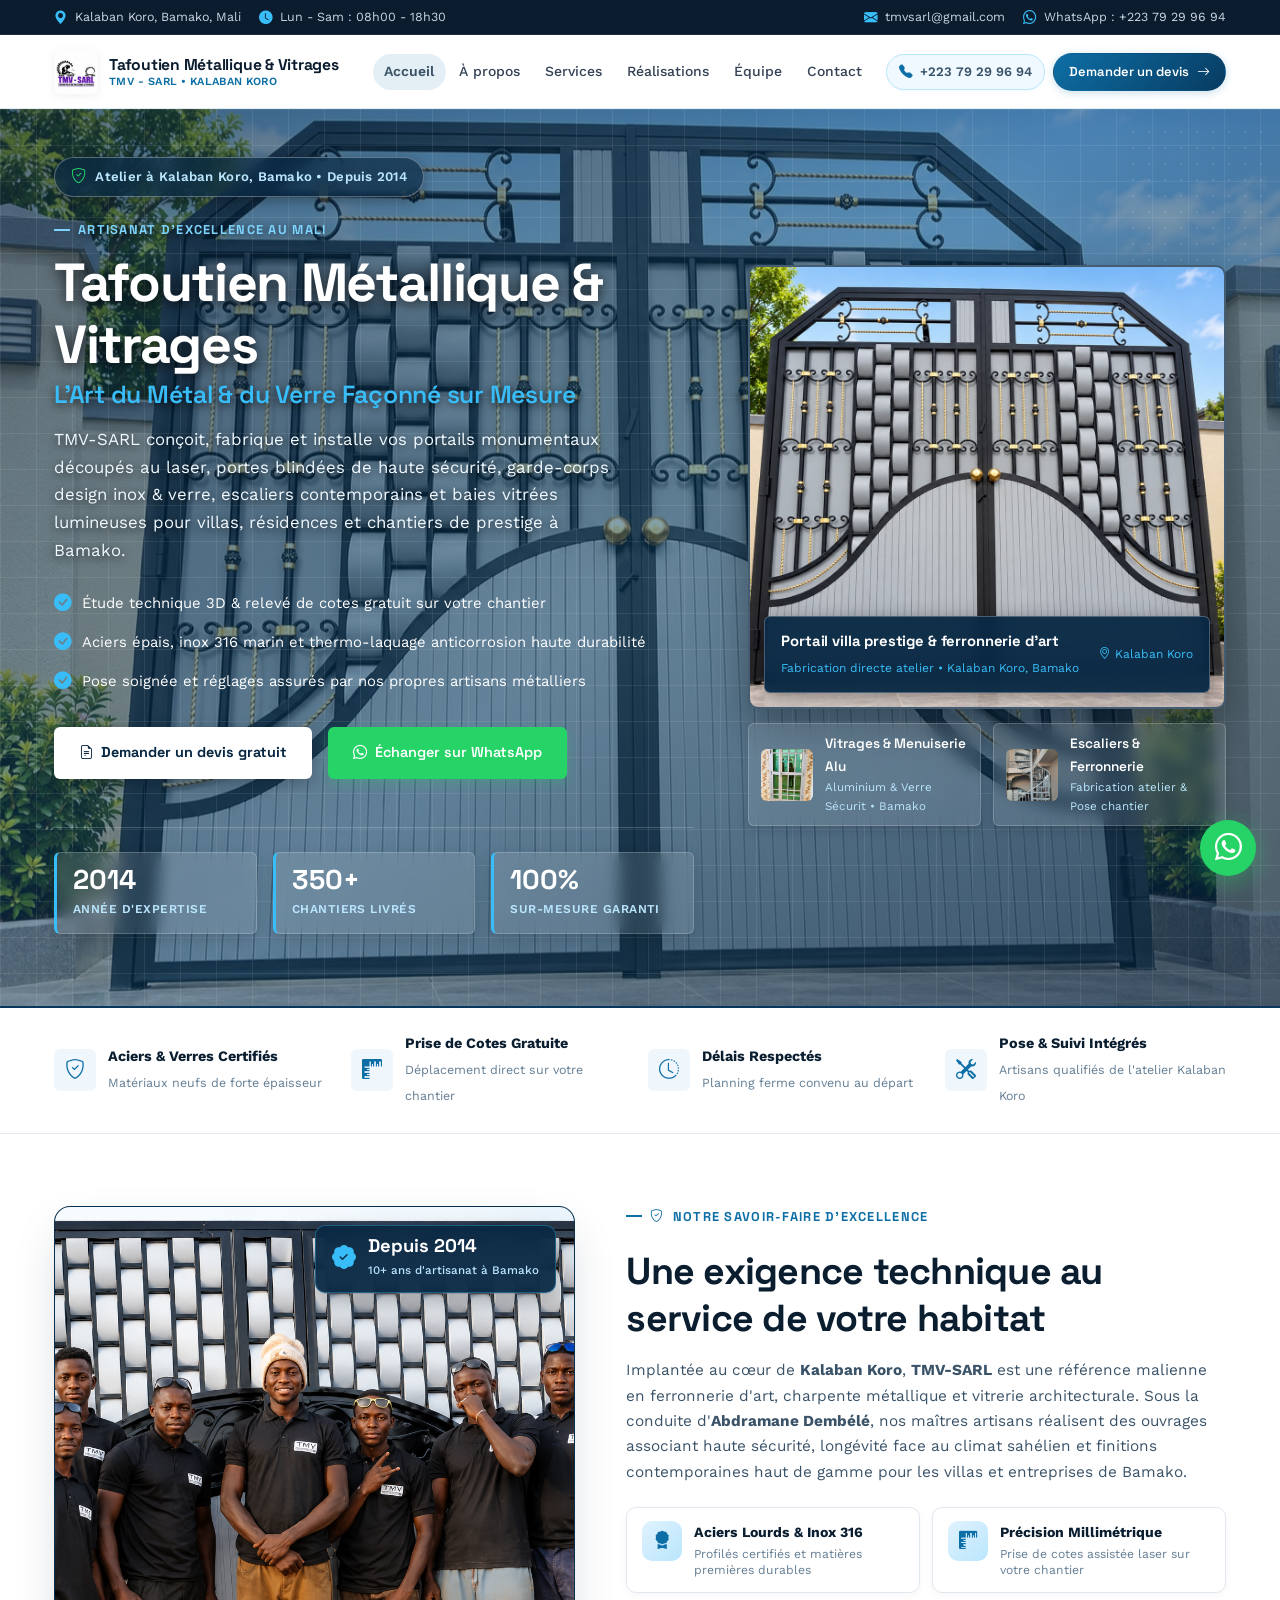
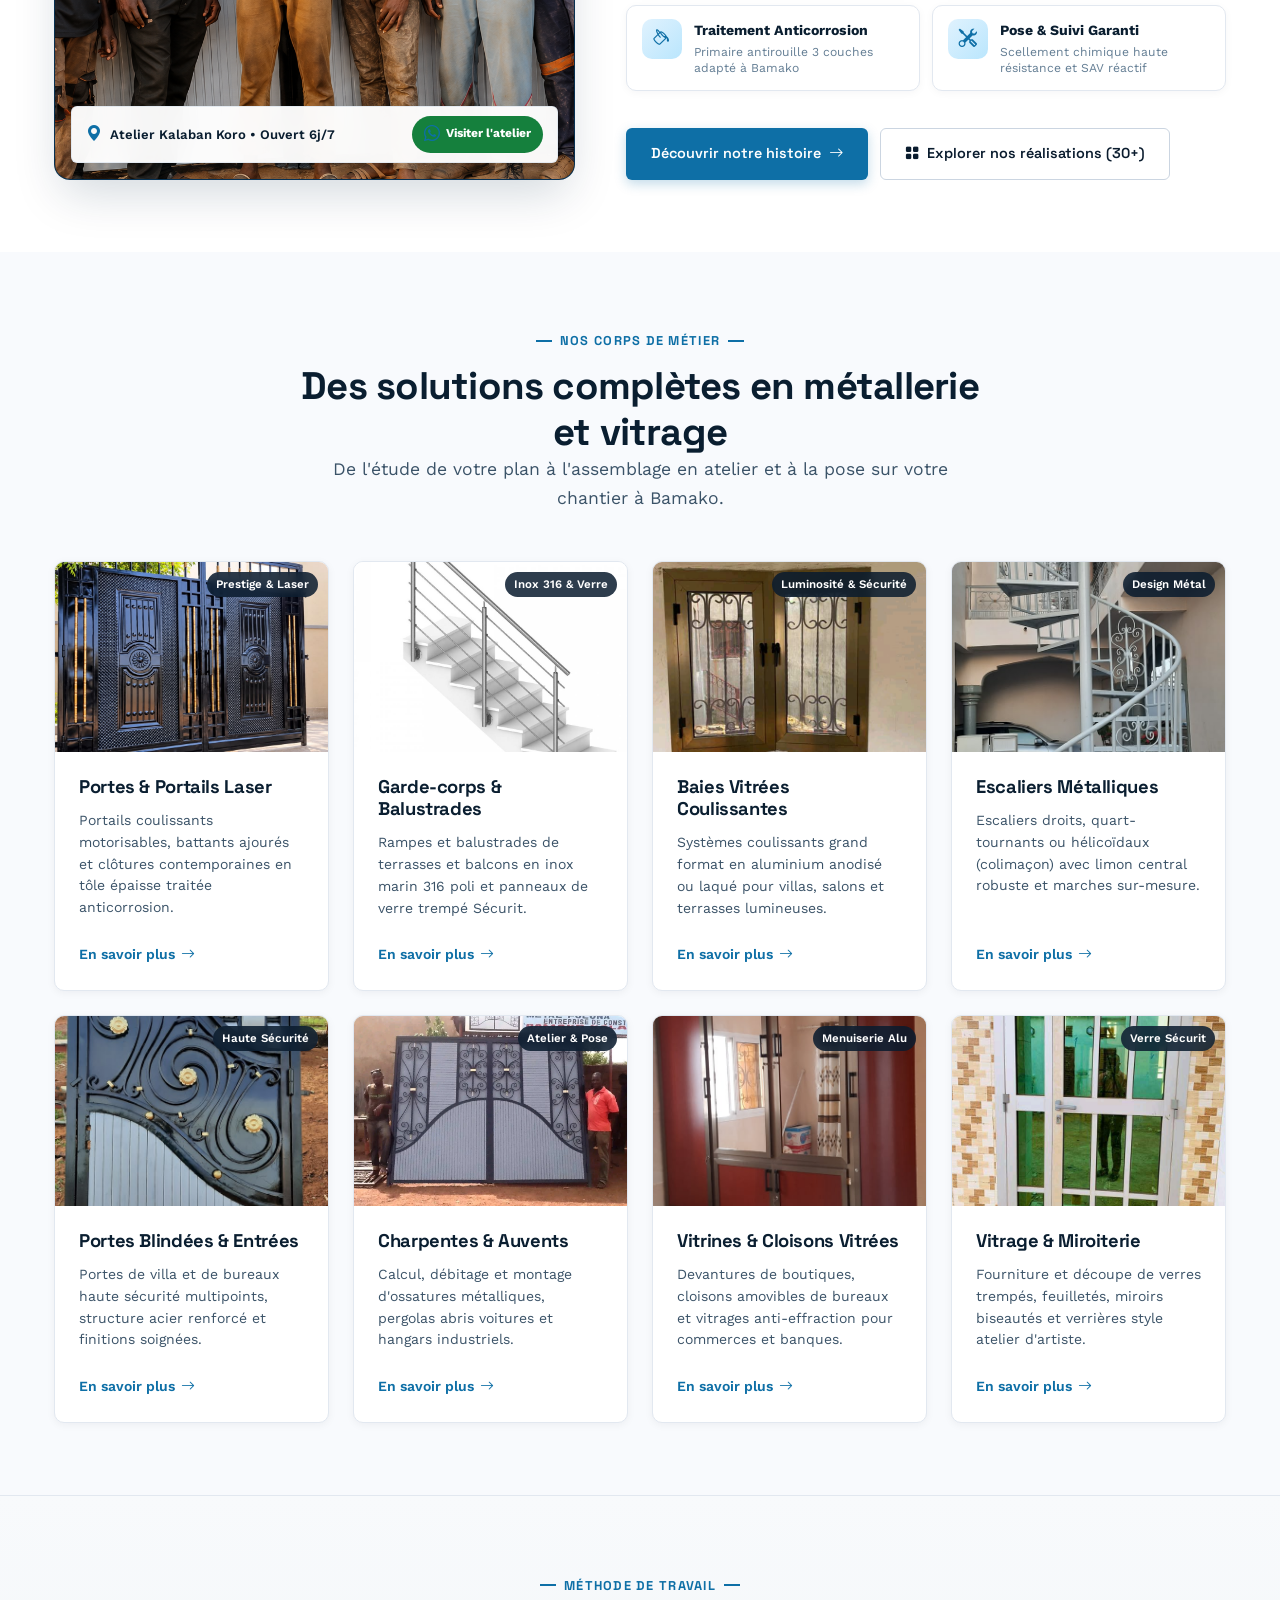
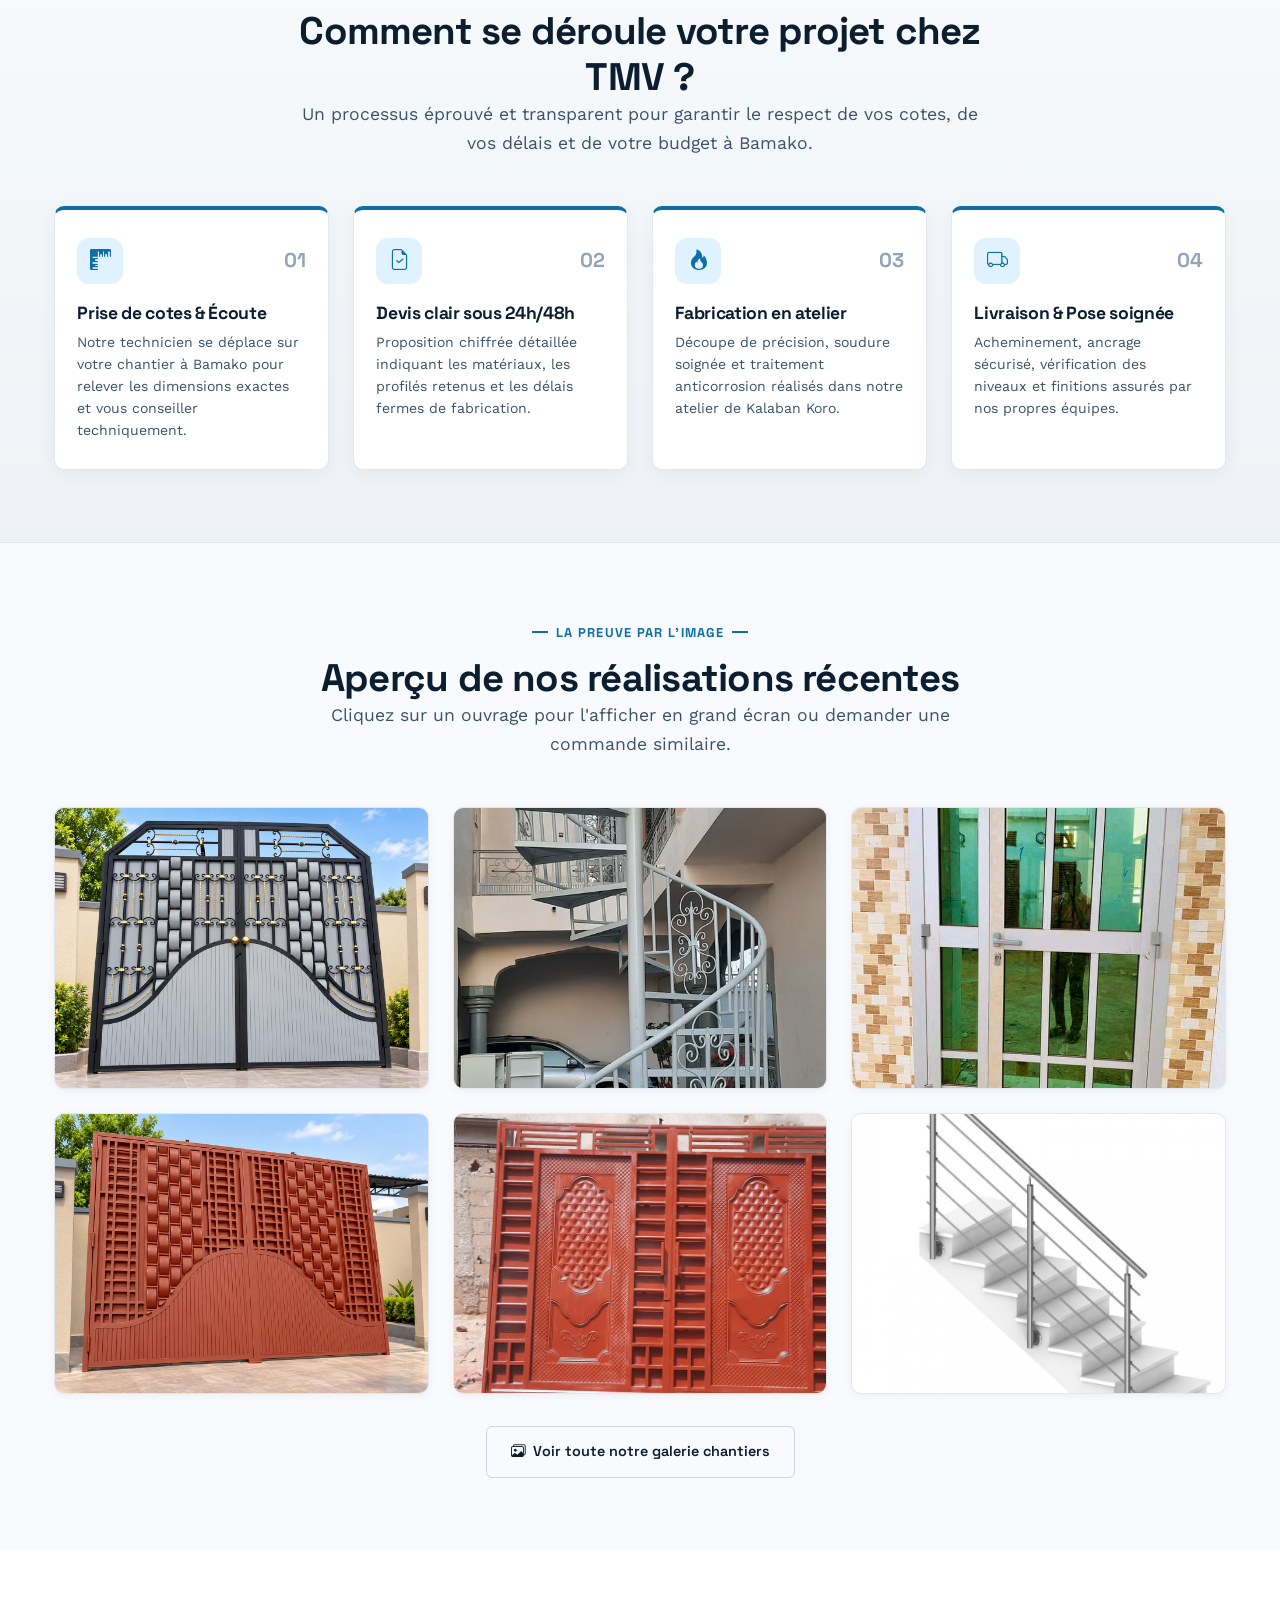
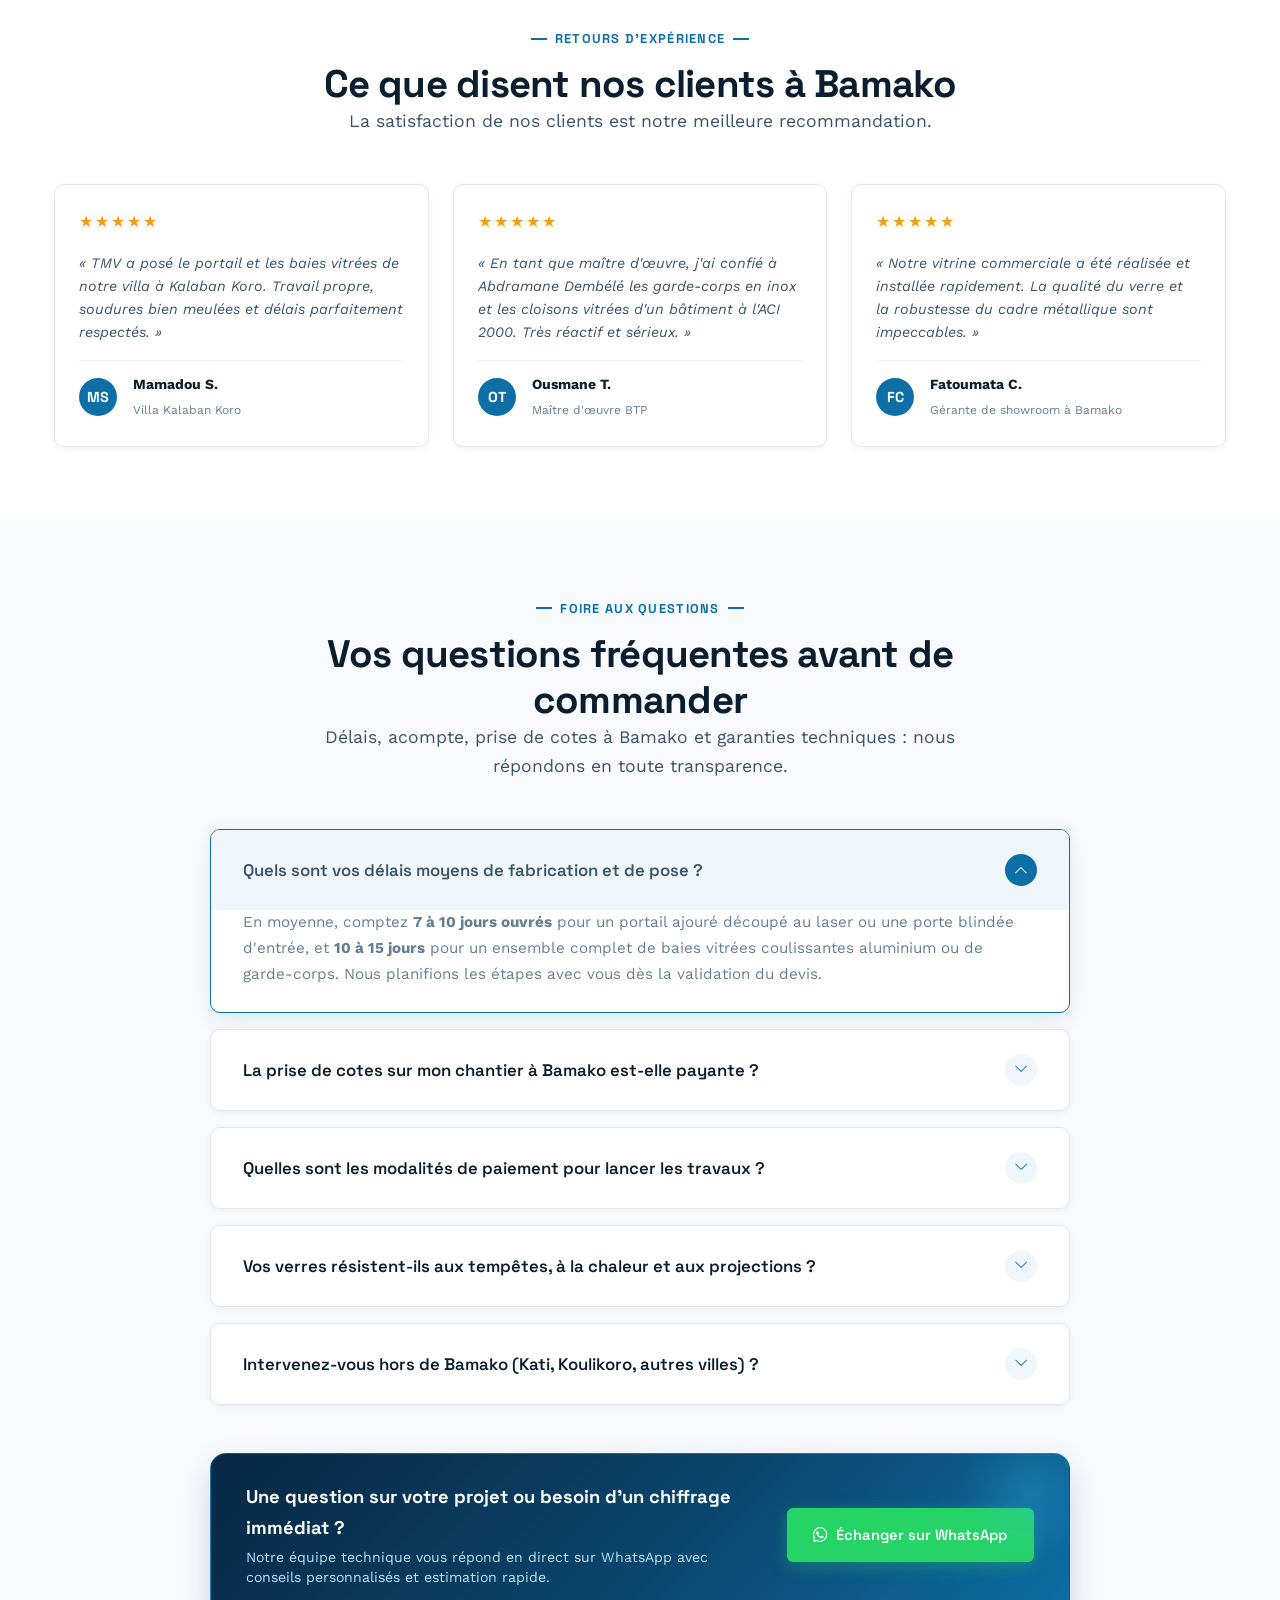
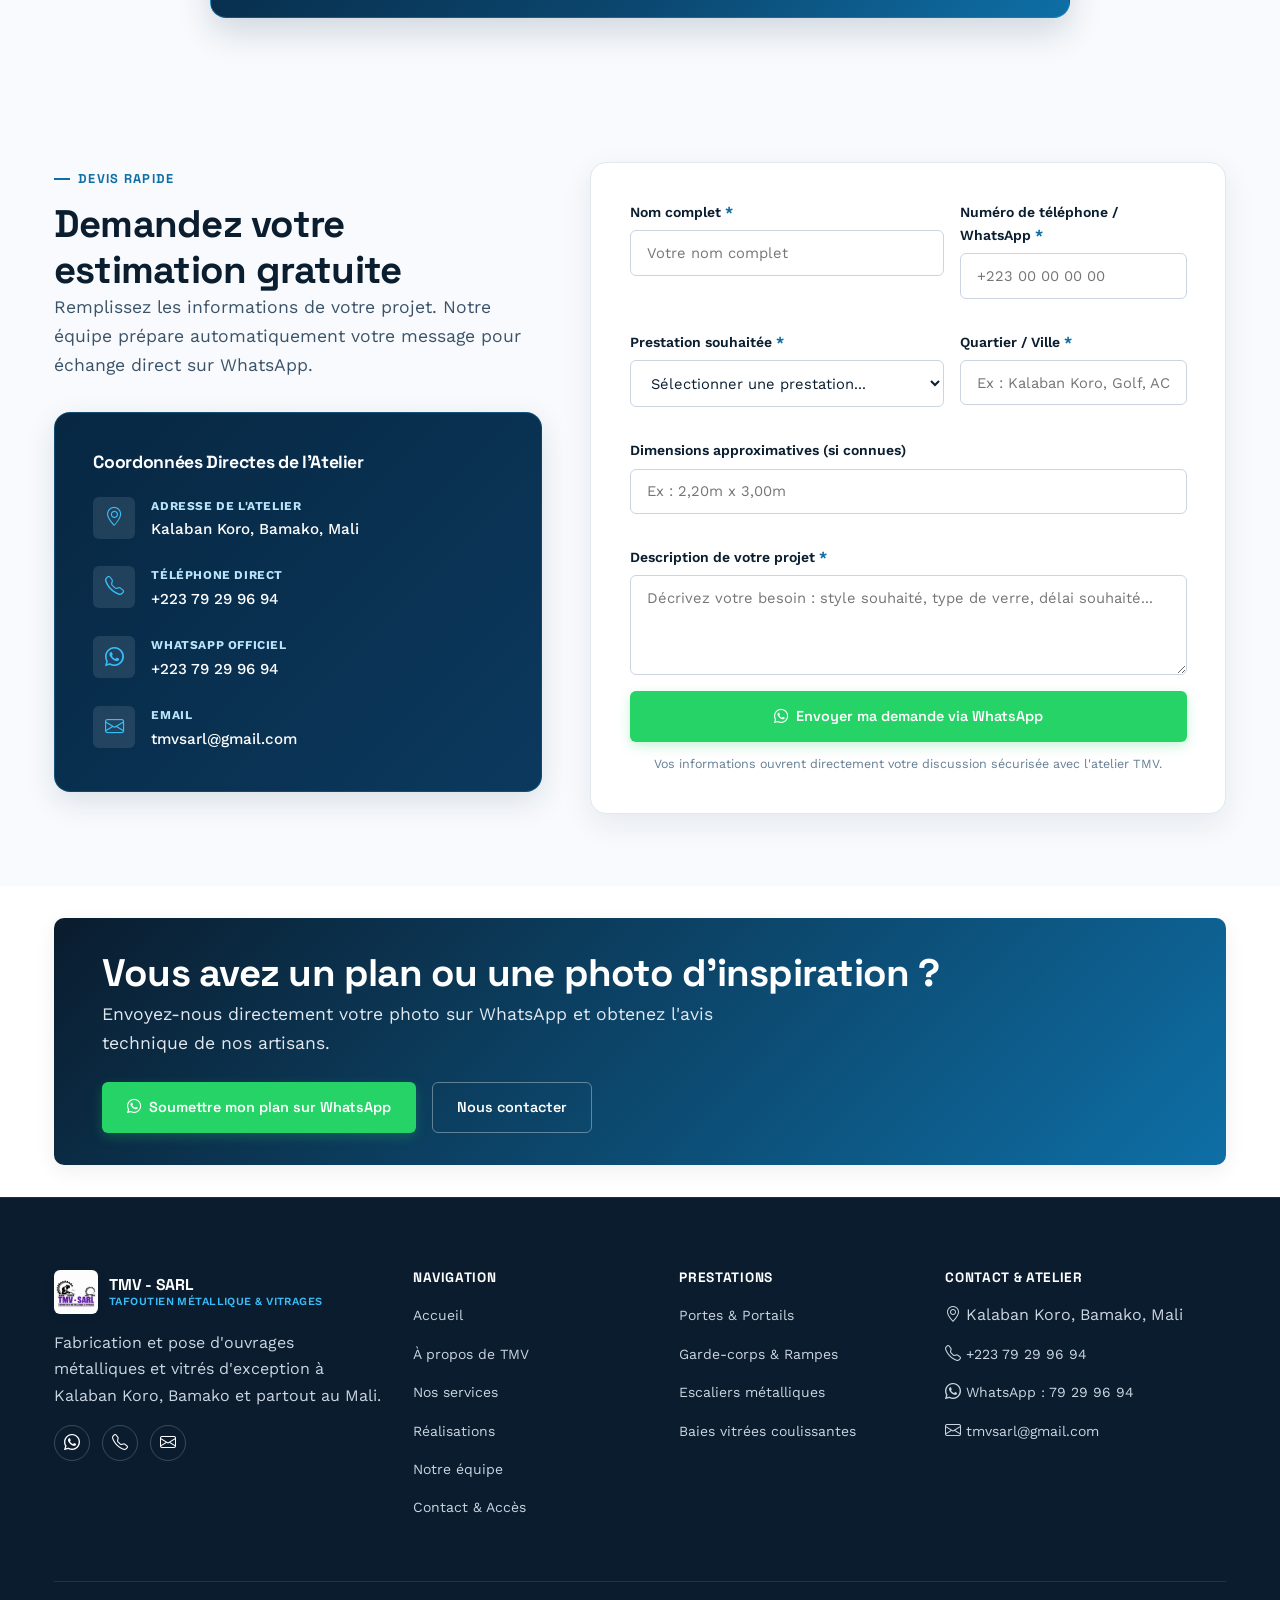
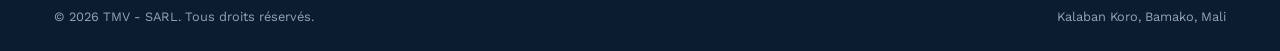
==== commit 96512aba: "feat(home,services): harmonisation des cadrages photos et reequilibrage visuel de la section savoir-" ====
--- a/index.html
+++ b/index.html
@@ -323,10 +323,15 @@
                 </div>
               </div>
 
-              <!-- Ruban statut d'atelier opérationnel -->
+              <!-- Ruban statut d'atelier opérationnel interactif -->
               <div class="about-badge-workshop">
-                <i class="bi bi-geo-alt-fill"></i>
-                <span>Atelier Kalaban Koro • Ouvert 6j/7</span>
+                <div style="display:flex;align-items:center;gap:8px;">
+                  <i class="bi bi-geo-alt-fill"></i>
+                  <span>Atelier Kalaban Koro • Ouvert 6j/7</span>
+                </div>
+                <a href="https://wa.me/22379299694?text=Bonjour%20TMV,%20je%20souhaite%20visiter%20votre%20atelier%20%C3%A0%20Kalaban%20Koro." target="_blank" rel="noopener" class="badge-workshop-link" title="Visiter l'atelier TMV">
+                  <i class="bi bi-whatsapp"></i> Visiter l'atelier
+                </a>
               </div>
             </div>
           </div>
@@ -335,8 +340,7 @@
           <div class="about-overview-content">
             <span class="eyebrow"><i class="bi bi-shield-check"></i> Notre Savoir-Faire d'Excellence</span>
             <h2>Une exigence technique au service de votre habitat</h2>
-            <p class="lede">Implantée au cœur de <strong>Kalaban Koro</strong>, <strong>TMV-SARL</strong> est une entreprise malienne de référence spécialisée dans la ferronnerie d'art, la métallerie industrielle et la vitrerie architecturale de prestige.</p>
-            <p class="lede" style="margin-top:var(--space-2);">Sous la conduite d'<strong>Abdramane Dembélé</strong>, nos artisans chevronnés conçoivent des ouvrages combinant haute sécurité, résistance face au climat sahélien et esthétisme contemporain pour les villas et professionnels du Mali.</p>
+            <p class="lede">Implantée au cœur de <strong>Kalaban Koro</strong>, <strong>TMV-SARL</strong> est une référence malienne en ferronnerie d'art, charpente métallique et vitrerie architecturale. Sous la conduite d'<strong>Abdramane Dembélé</strong>, nos maîtres artisans réalisent des ouvrages associant haute sécurité, longévité face au climat sahélien et finitions contemporaines haut de gamme pour les villas et entreprises de Bamako.</p>
             
             <!-- Grille des 4 atouts maîtres -->
             <div class="about-strengths-grid">
@@ -373,16 +377,13 @@
               </div>
             </div>
 
-            <!-- Boutons d'action modernes et engageants -->
+            <!-- Boutons d'action modernes et parfaitement alignés -->
             <div class="about-overview-actions">
               <a href="a-propos.html" class="btn btn-primary">
-                Découvrir notre histoire <i class="bi bi-arrow-right"></i>
+                <span>Découvrir notre histoire</span> <i class="bi bi-arrow-right"></i>
               </a>
               <a href="realisations.html" class="btn btn-outline-dark">
-                <i class="bi bi-images"></i> Explorer nos réalisations
-              </a>
-              <a href="https://wa.me/22379299694?text=Bonjour%20TMV,%20je%20souhaite%20visiter%20votre%20atelier%20%C3%A0%20Kalaban%20Koro." target="_blank" rel="noopener" class="btn btn-whatsapp-subtle">
-                <i class="bi bi-whatsapp"></i> Visiter l'atelier
+                <i class="bi bi-grid-fill"></i> <span>Explorer nos réalisations (30+)</span>
               </a>
             </div>
           </div>
--- a/css/style.css
+++ b/css/style.css
@@ -190,6 +190,114 @@
 .split.reverse .split-media { order: 2; }
 
 /* -------------------------------------------------------------------------
+   CADRES MÉDIA ARCHITECTURAUX POUR SERVICES (Harmonisation des Formats)
+   ------------------------------------------------------------------------- */
+.split-media {
+  width: 100%;
+}
+
+.service-media-frame {
+  position: relative;
+  width: 100%;
+  height: 380px;
+  border-radius: 16px;
+  overflow: hidden;
+  background: var(--grey-100);
+  border: 1px solid var(--grey-200);
+  box-shadow: 0 10px 28px -4px rgba(10, 28, 46, 0.10);
+  transition: transform 0.3s ease, box-shadow 0.3s ease;
+}
+.service-media-frame:hover {
+  box-shadow: 0 16px 36px -4px rgba(14, 111, 166, 0.16);
+  transform: translateY(-2px);
+}
+
+/* Image unique pleine largeur (format paysage) */
+.service-media-single {
+  width: 100%;
+  height: 100%;
+  position: relative;
+}
+.service-media-single img {
+  width: 100%;
+  height: 100%;
+  object-fit: cover;
+  object-position: center;
+  display: block;
+  transition: transform 0.4s cubic-bezier(0.16, 1, 0.3, 1);
+}
+.service-media-single:hover img {
+  transform: scale(1.03);
+}
+
+/* Vitrine double (format portrait côte-à-côte pour préserver 100% du travail) */
+.service-media-dual {
+  display: grid;
+  grid-template-columns: 1fr 1fr;
+  gap: 10px;
+  padding: 10px;
+  background: linear-gradient(135deg, #0A1C2E 0%, #15324C 100%);
+}
+.service-media-dual .dual-card {
+  position: relative;
+  height: 100%;
+  border-radius: 10px;
+  overflow: hidden;
+  box-shadow: 0 4px 14px rgba(0, 0, 0, 0.25);
+  background: #061524;
+}
+.service-media-dual .dual-card img {
+  width: 100%;
+  height: 100%;
+  object-fit: cover;
+  object-position: center;
+  display: block;
+  transition: transform 0.4s ease;
+}
+.service-media-dual:hover .dual-card img {
+  transform: scale(1.04);
+}
+.dual-caption {
+  position: absolute;
+  bottom: 0;
+  left: 0;
+  right: 0;
+  padding: 8px 10px 6px;
+  background: linear-gradient(to top, rgba(10, 28, 46, 0.92) 0%, rgba(10, 28, 46, 0.4) 60%, transparent 100%);
+  color: #FFFFFF;
+  font-family: var(--font-head);
+  font-size: 0.75rem;
+  font-weight: 600;
+  letter-spacing: 0.02em;
+  text-align: center;
+}
+
+/* Badge architectural flottant */
+.service-media-badge {
+  position: absolute;
+  top: 12px;
+  left: 12px;
+  z-index: 2;
+  display: inline-flex;
+  align-items: center;
+  gap: 6px;
+  padding: 5px 12px;
+  background: rgba(10, 28, 46, 0.85);
+  backdrop-filter: blur(8px);
+  -webkit-backdrop-filter: blur(8px);
+  color: #FFFFFF;
+  font-size: 0.72rem;
+  font-weight: 600;
+  border-radius: 999px;
+  border: 1px solid rgba(255, 255, 255, 0.15);
+  letter-spacing: 0.02em;
+}
+.service-media-badge i {
+  color: var(--tmv-sky);
+  font-size: 0.78rem;
+}
+
+/* -------------------------------------------------------------------------
    5. TOP BAR & HEADER (Rendu Corporate / BTP Professionnel)
    ------------------------------------------------------------------------- */
 .top-bar {
@@ -815,29 +923,35 @@
 
 .about-overview-grid {
   display: grid;
-  grid-template-columns: 1fr 1.18fr;
-  gap: clamp(2rem, 5vw, 4.5rem);
-  align-items: center;
+  grid-template-columns: 1fr 1.15fr;
+  gap: clamp(2rem, 4vw, 3.5rem);
+  align-items: stretch;
 }
 
 /* Cadre média et badges */
 .about-overview-media {
   position: relative;
+  height: 100%;
+  display: flex;
+  flex-direction: column;
 }
 
 .about-overview-frame {
   position: relative;
   border-radius: var(--radius-lg);
   overflow: hidden;
-  box-shadow: 0 20px 48px rgba(7, 39, 66, 0.14);
-  border: 1px solid #E2E8F0;
+  box-shadow: 0 20px 48px -8px rgba(7, 39, 66, 0.18);
+  border: 1px solid rgba(14, 111, 166, 0.15);
   background: #072742;
+  height: 100%;
+  min-height: 480px;
 }
 
 .about-overview-img {
   width: 100%;
-  aspect-ratio: 4 / 3;
+  height: 100%;
   object-fit: cover;
+  object-position: center 20%;
   display: block;
   transition: transform 0.4s ease;
 }
@@ -863,6 +977,7 @@
   gap: 12px;
   box-shadow: 0 10px 25px rgba(0, 0, 0, 0.25);
   animation: floatSubtle 4s ease-in-out infinite;
+  z-index: 2;
 }
 
 @keyframes floatSubtle {
@@ -895,19 +1010,40 @@
   bottom: 16px;
   left: 16px;
   right: 16px;
-  background: rgba(255, 255, 255, 0.94);
-  backdrop-filter: blur(10px);
-  -webkit-backdrop-filter: blur(10px);
+  background: rgba(255, 255, 255, 0.96);
+  backdrop-filter: blur(14px);
+  -webkit-backdrop-filter: blur(14px);
   border: 1px solid rgba(226, 232, 240, 0.9);
   border-radius: var(--radius-sm);
-  padding: 10px 14px;
+  padding: 9px 14px;
   color: var(--text-dark);
   font-size: 0.82rem;
   font-weight: 600;
   display: flex;
   align-items: center;
-  gap: 8px;
-  box-shadow: 0 4px 16px rgba(7, 39, 66, 0.1);
+  justify-content: space-between;
+  gap: 10px;
+  box-shadow: 0 8px 24px rgba(7, 39, 66, 0.12);
+  z-index: 2;
+}
+
+.badge-workshop-link {
+  display: inline-flex;
+  align-items: center;
+  gap: 6px;
+  background: #15803D;
+  color: #FFFFFF;
+  padding: 5px 12px;
+  border-radius: 999px;
+  font-size: 0.75rem;
+  font-weight: 700;
+  text-decoration: none;
+  transition: all 0.2s ease;
+  white-space: nowrap;
+}
+.badge-workshop-link:hover {
+  background: #166534;
+  transform: translateY(-1px);
 }
 
 .about-badge-workshop i {
@@ -916,11 +1052,17 @@
 }
 
 /* Colonne de contenu */
+.about-overview-content {
+  display: flex;
+  flex-direction: column;
+  justify-content: center;
+}
+
 .about-overview-content h2 {
   font-size: clamp(1.65rem, 3.2vw, 2.35rem);
   line-height: 1.25;
   color: var(--text-dark);
-  margin-block: 0.5rem 1rem;
+  margin-block: 0.6rem 1rem;
   letter-spacing: -0.02em;
 }
 
@@ -935,25 +1077,33 @@
 .about-strengths-grid {
   display: grid;
   grid-template-columns: repeat(2, 1fr);
-  gap: 12px 16px;
-  margin-block: 1.5rem;
-  padding: 1.2rem;
-  background: #F8FAFC;
-  border: 1px solid #E2E8F0;
+  gap: 12px;
+  margin-block: 1.35rem;
+}
+
+.strength-item {
+  display: flex;
+  align-items: flex-start;
+  gap: 12px;
+  padding: 13px 15px;
+  background: var(--white);
+  border: 1px solid var(--grey-200);
   border-radius: var(--radius-md);
-}
-
-.strength-item {
-  display: flex;
-  align-items: flex-start;
-  gap: 10px;
+  box-shadow: 0 2px 8px rgba(10, 28, 46, 0.04);
+  transition: all 0.25s cubic-bezier(0.16, 1, 0.3, 1);
+}
+
+.strength-item:hover {
+  border-color: var(--tmv-primary);
+  transform: translateY(-2px);
+  box-shadow: 0 8px 20px rgba(14, 111, 166, 0.10);
 }
 
 .strength-icon {
-  width: 38px;
-  height: 38px;
+  width: 40px;
+  height: 40px;
   border-radius: 10px;
-  background: #E0F2FE;
+  background: linear-gradient(135deg, #E0F2FE 0%, #BAE6FD 100%);
   color: var(--tmv-primary);
   display: flex;
   align-items: center;
@@ -964,9 +1114,8 @@
 }
 
 .strength-item:hover .strength-icon {
-  background: var(--tmv-primary);
-  color: var(--white);
-  transform: scale(1.08);
+  background: linear-gradient(135deg, var(--tmv-primary) 0%, #073B61 100%);
+  color: var(--white);
 }
 
 .strength-text strong {
@@ -988,9 +1137,9 @@
 .about-overview-actions {
   display: flex;
   align-items: center;
-  gap: var(--space-3);
+  gap: 12px;
   flex-wrap: wrap;
-  margin-top: 1.5rem;
+  margin-top: 1rem;
 }
 
 .btn-whatsapp-subtle {
@@ -1893,8 +2042,10 @@
     border-top: 2px dashed var(--grey-200);
   }
 
-  .split, .split.reverse { grid-template-columns: 1fr; }
+  .split, .split.reverse { grid-template-columns: 1fr; gap: var(--space-4); }
   .split.reverse .split-media { order: 0; }
+  .service-media-frame { height: 280px; }
+  .service-media-dual { gap: 8px; padding: 8px; }
   .grid-2, .grid-3, .grid-4 { grid-template-columns: 1fr; }
   .process-grid { grid-template-columns: 1fr; }
   .form-grid { grid-template-columns: 1fr; }
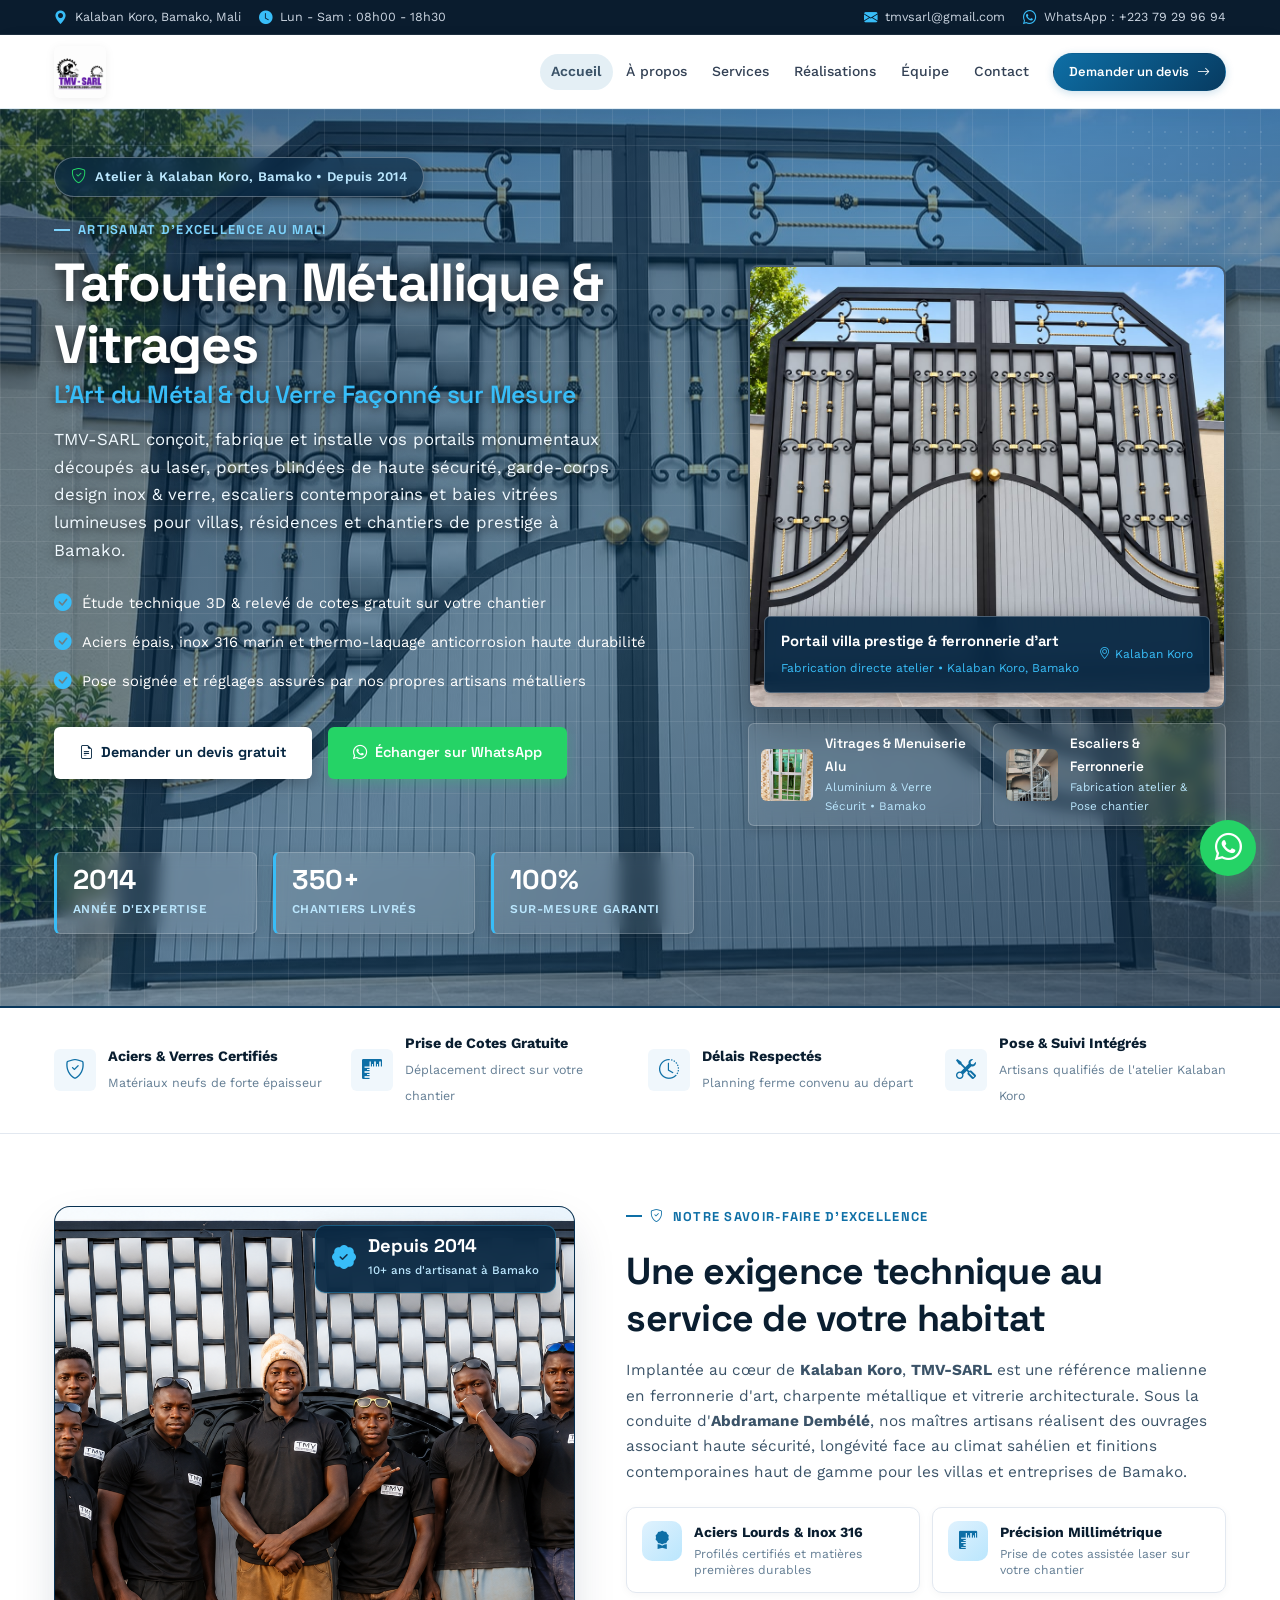
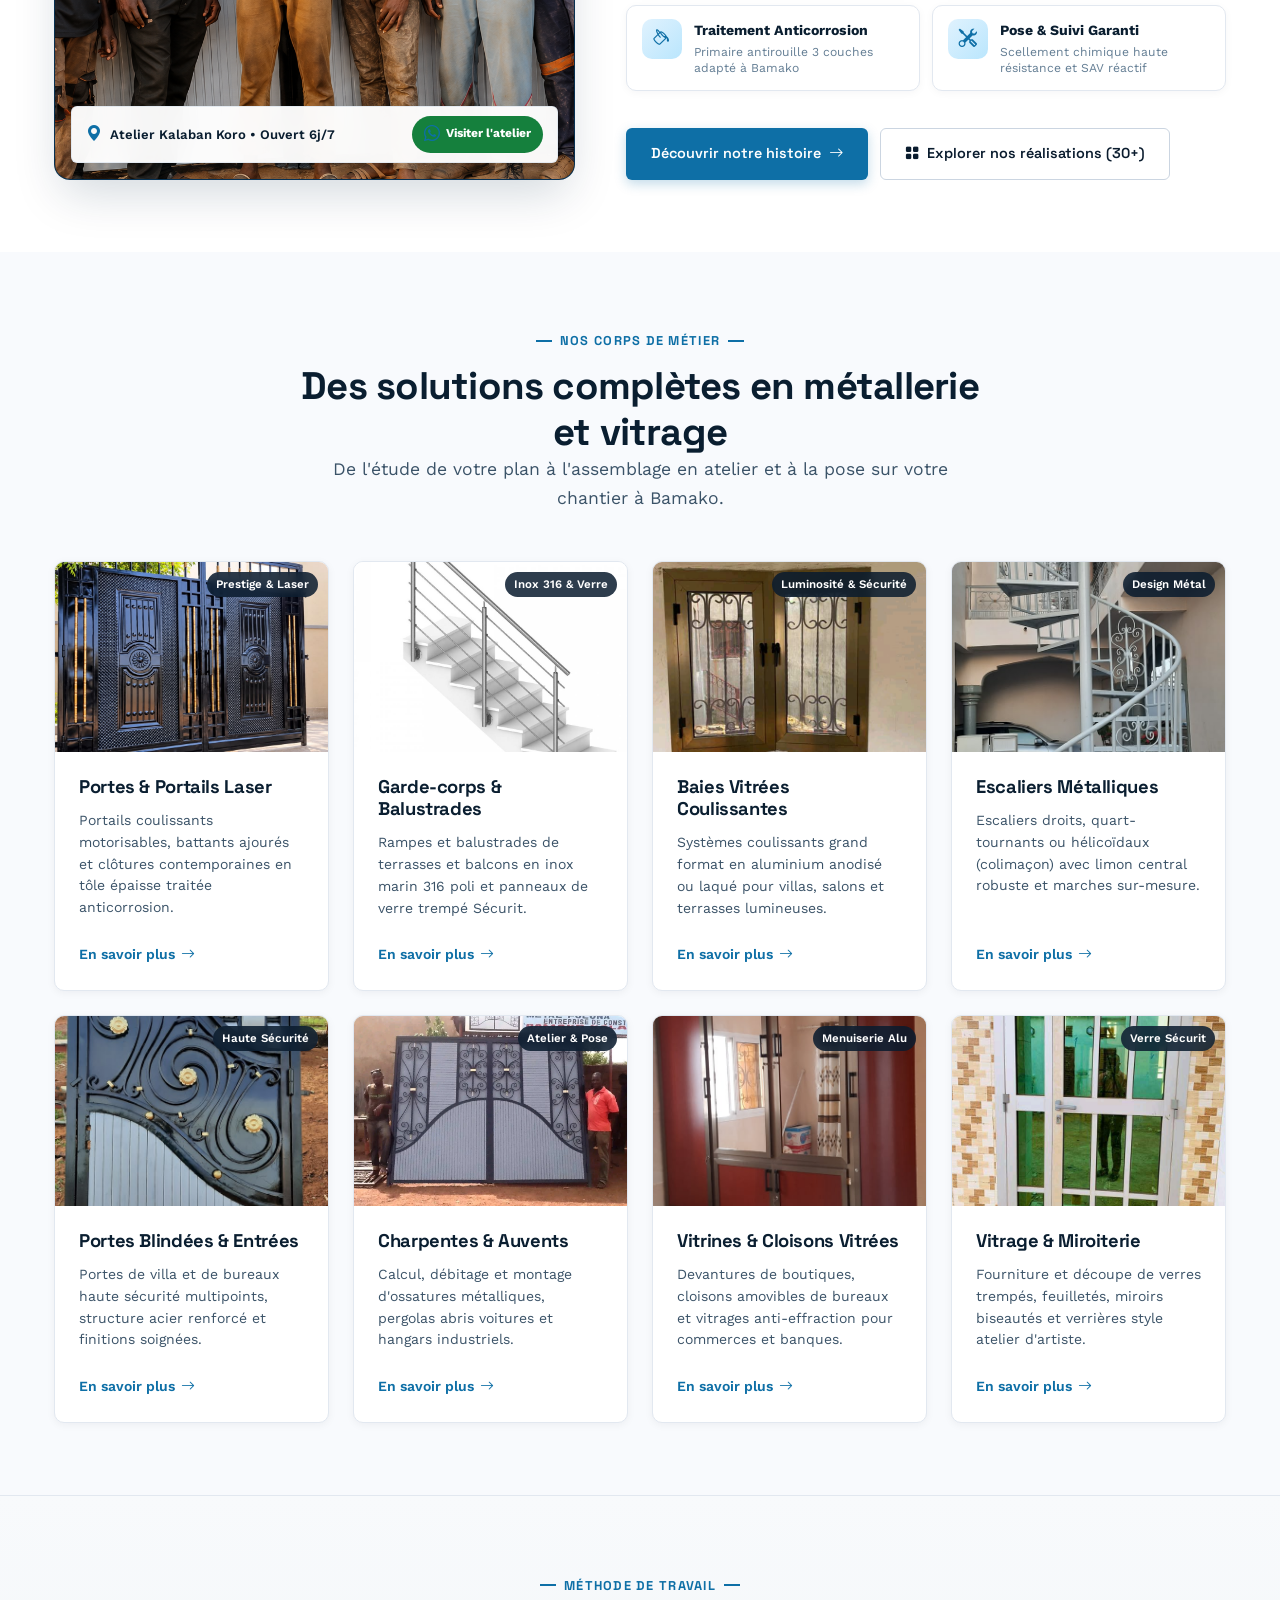
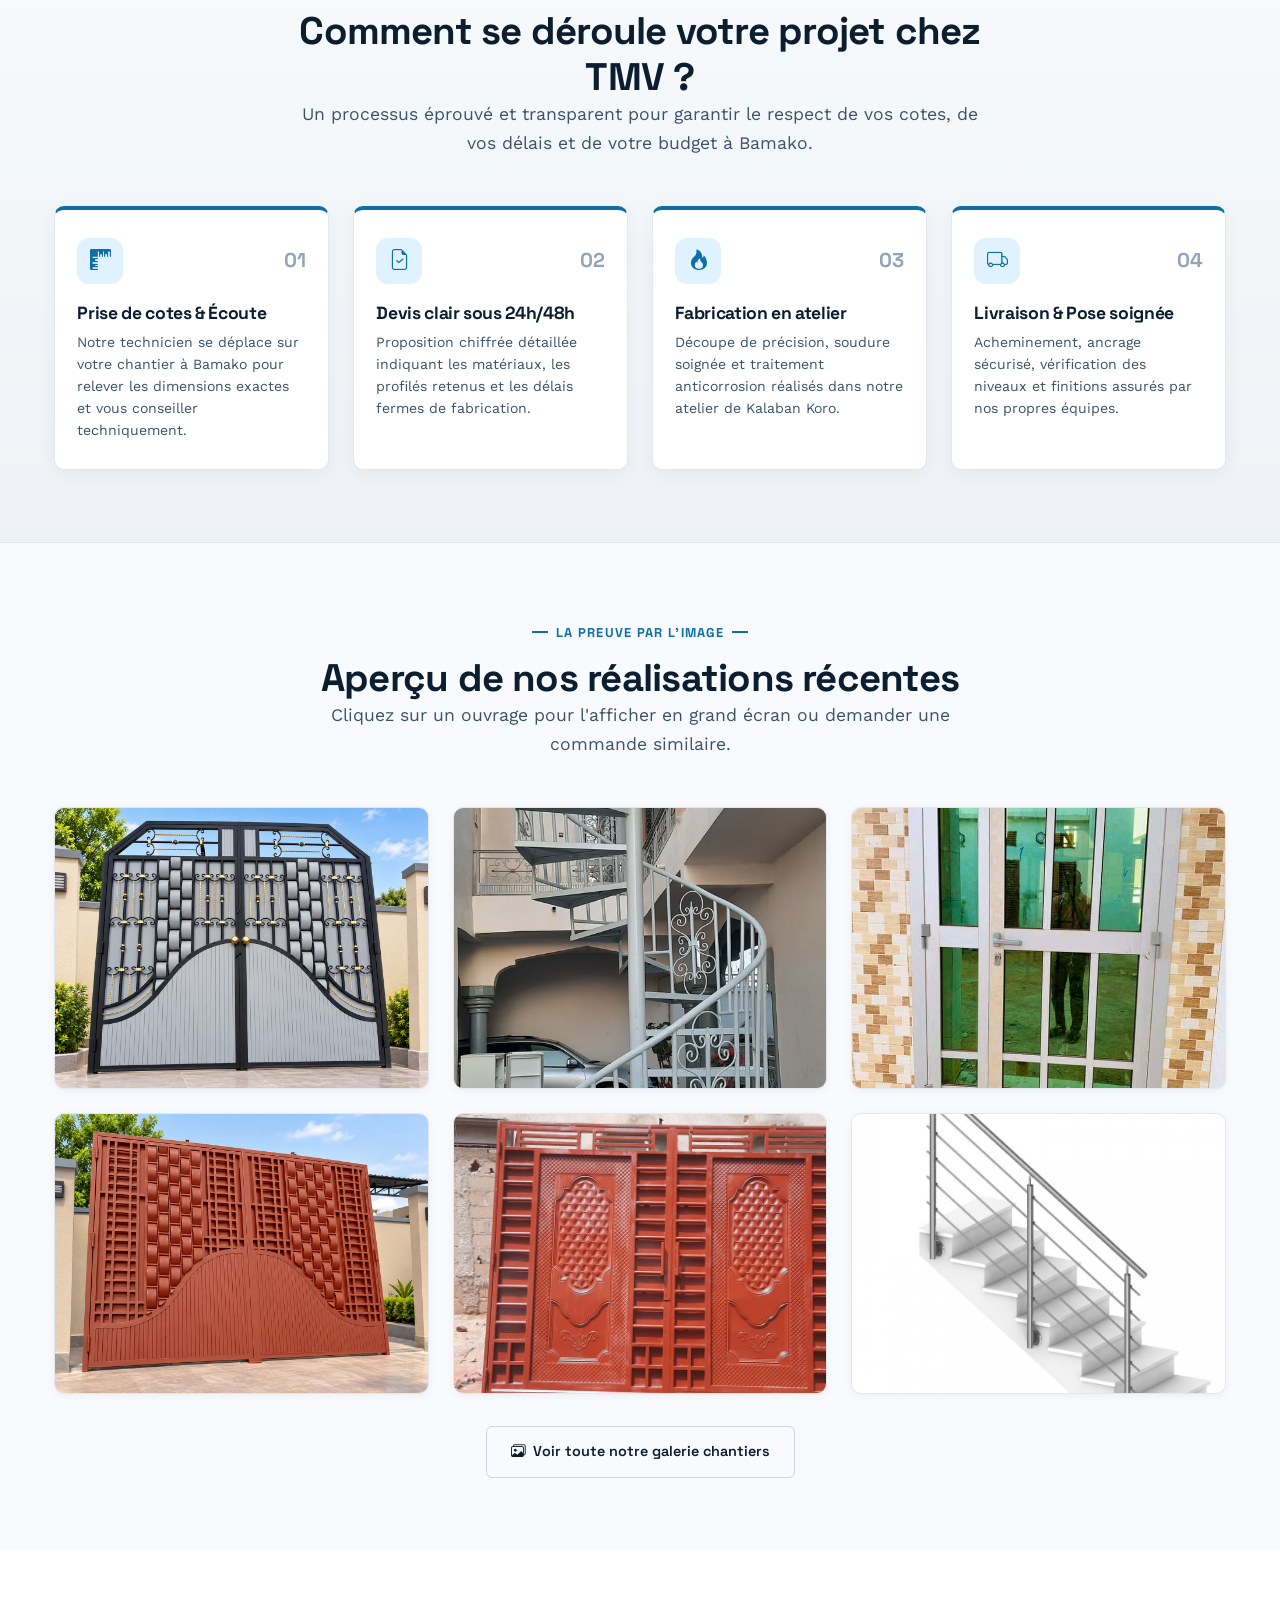
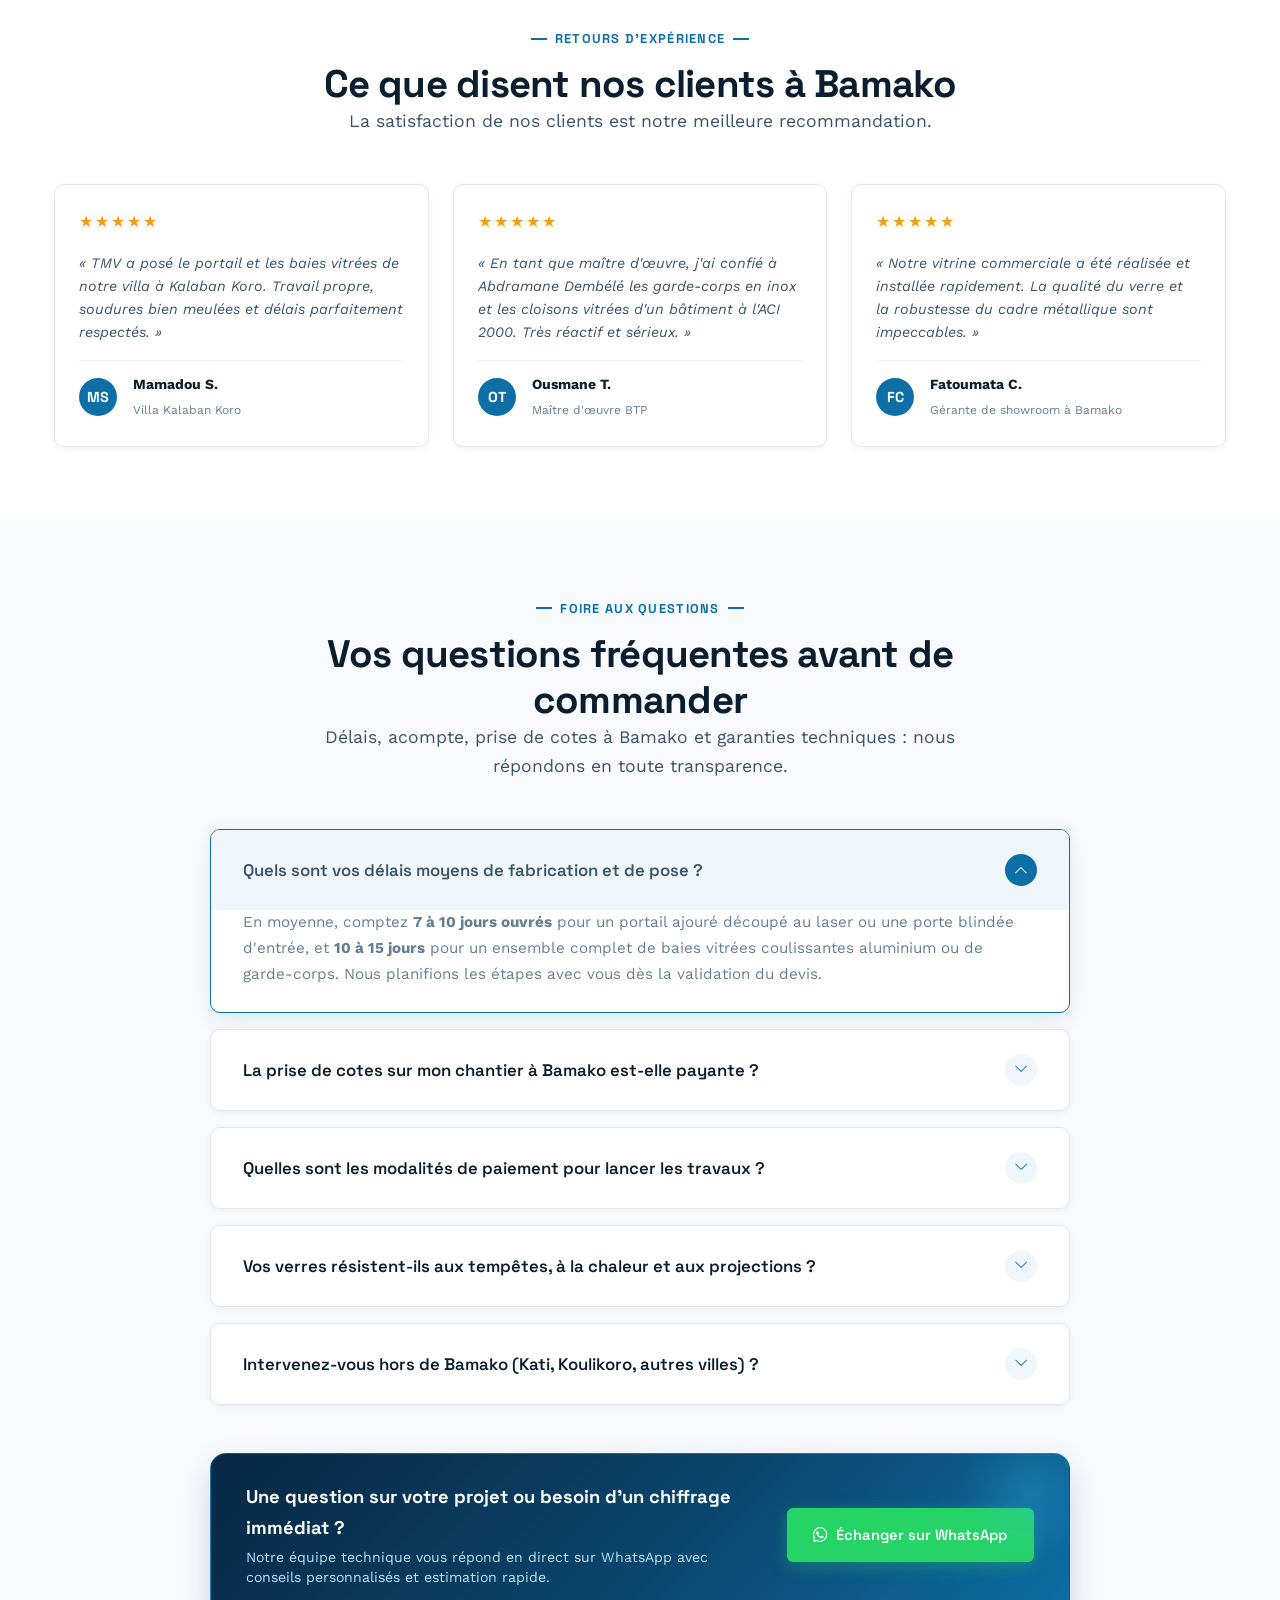
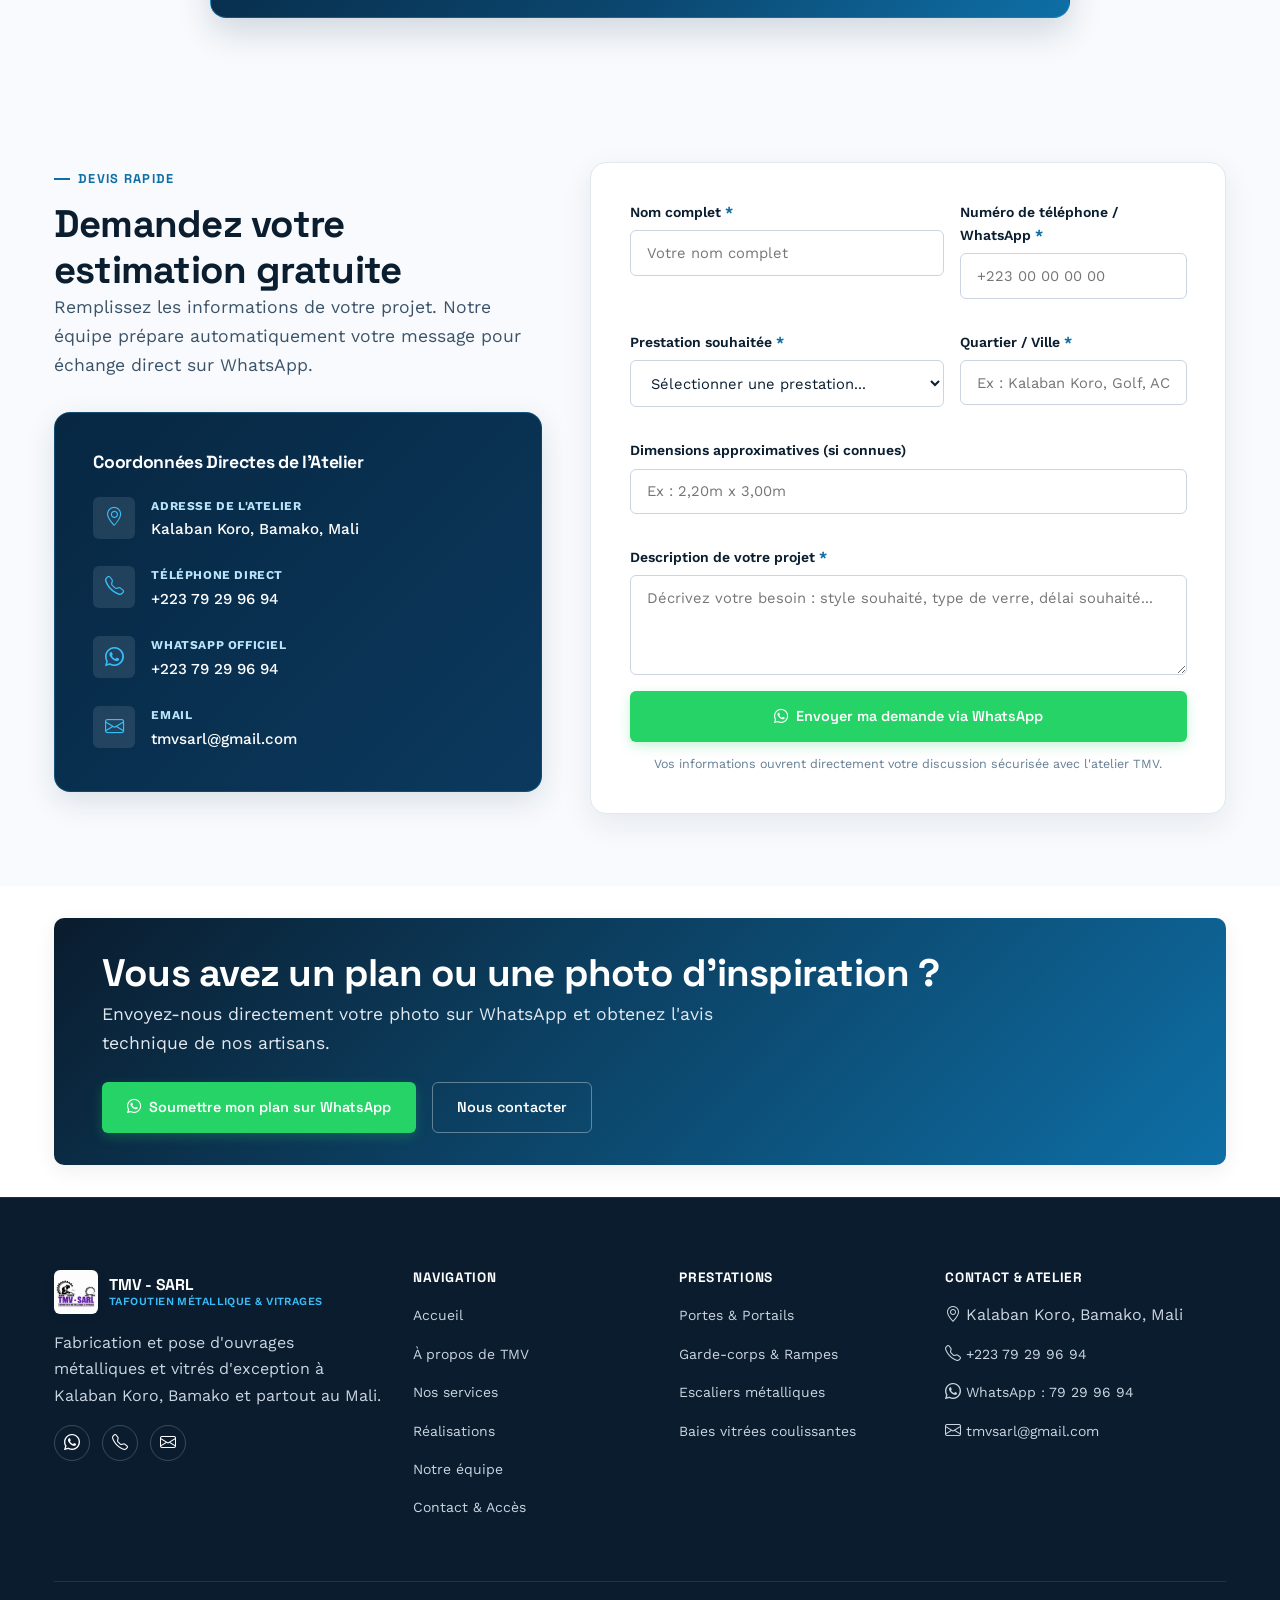
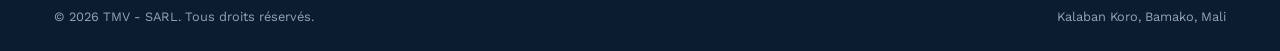
==== commit 2d8677d7: "style(header): suppression du nom d entreprise et du telephone, logo seul" ====
--- a/index.html
+++ b/index.html
@@ -130,12 +130,8 @@
   <!-- ============ HEADER PRINCIPAL ============ -->
   <header class="site-header">
     <div class="container nav-wrap">
-      <a href="index.html" class="brand">
+      <a href="index.html" class="brand" aria-label="TMV - SARL Accueil">
         <img src="images/logo/logo.png" alt="Logo TMV - SARL" class="brand-logo" />
-        <span class="brand-text">
-          <strong>Tafoutien Métallique &amp; Vitrages</strong>
-          <span>TMV - SARL • Kalaban Koro</span>
-        </span>
       </a>
 
       <div class="nav-primary">
@@ -164,9 +160,6 @@
           </div>
         </nav>
         <div class="nav-cta">
-          <a href="tel:+22379299694" class="nav-phone" title="Appeler TMV au +223 79 29 96 94">
-            <i class="bi bi-telephone-fill"></i> <span>+223 79 29 96 94</span>
-          </a>
           <a href="#devis" class="btn btn-primary">
             Demander un devis <i class="bi bi-arrow-right"></i>
           </a>
--- a/css/style.css
+++ b/css/style.css
@@ -370,6 +370,14 @@
   border-radius: var(--radius-sm);
   filter: drop-shadow(0 2px 4px rgba(0, 0, 0, 0.06));
   flex-shrink: 0;
+}
+.site-header .brand-logo {
+  height: 52px;
+  max-width: 56px;
+  transition: height 0.25s ease;
+}
+.site-header.is-scrolled .brand-logo {
+  height: 46px;
 }
 .brand-text {
   display: flex;
@@ -1997,6 +2005,7 @@
   .nav-links, .nav-cta { display: none; }
   .nav-toggle { display: flex; }
   .site-header { height: 68px; }
+  .site-header .brand-logo { height: 44px; max-width: 48px; }
   .brand-logo { height: 38px; }
   .brand-text strong { font-size: 0.90rem; }
   .brand-text span { font-size: 0.65rem; }
